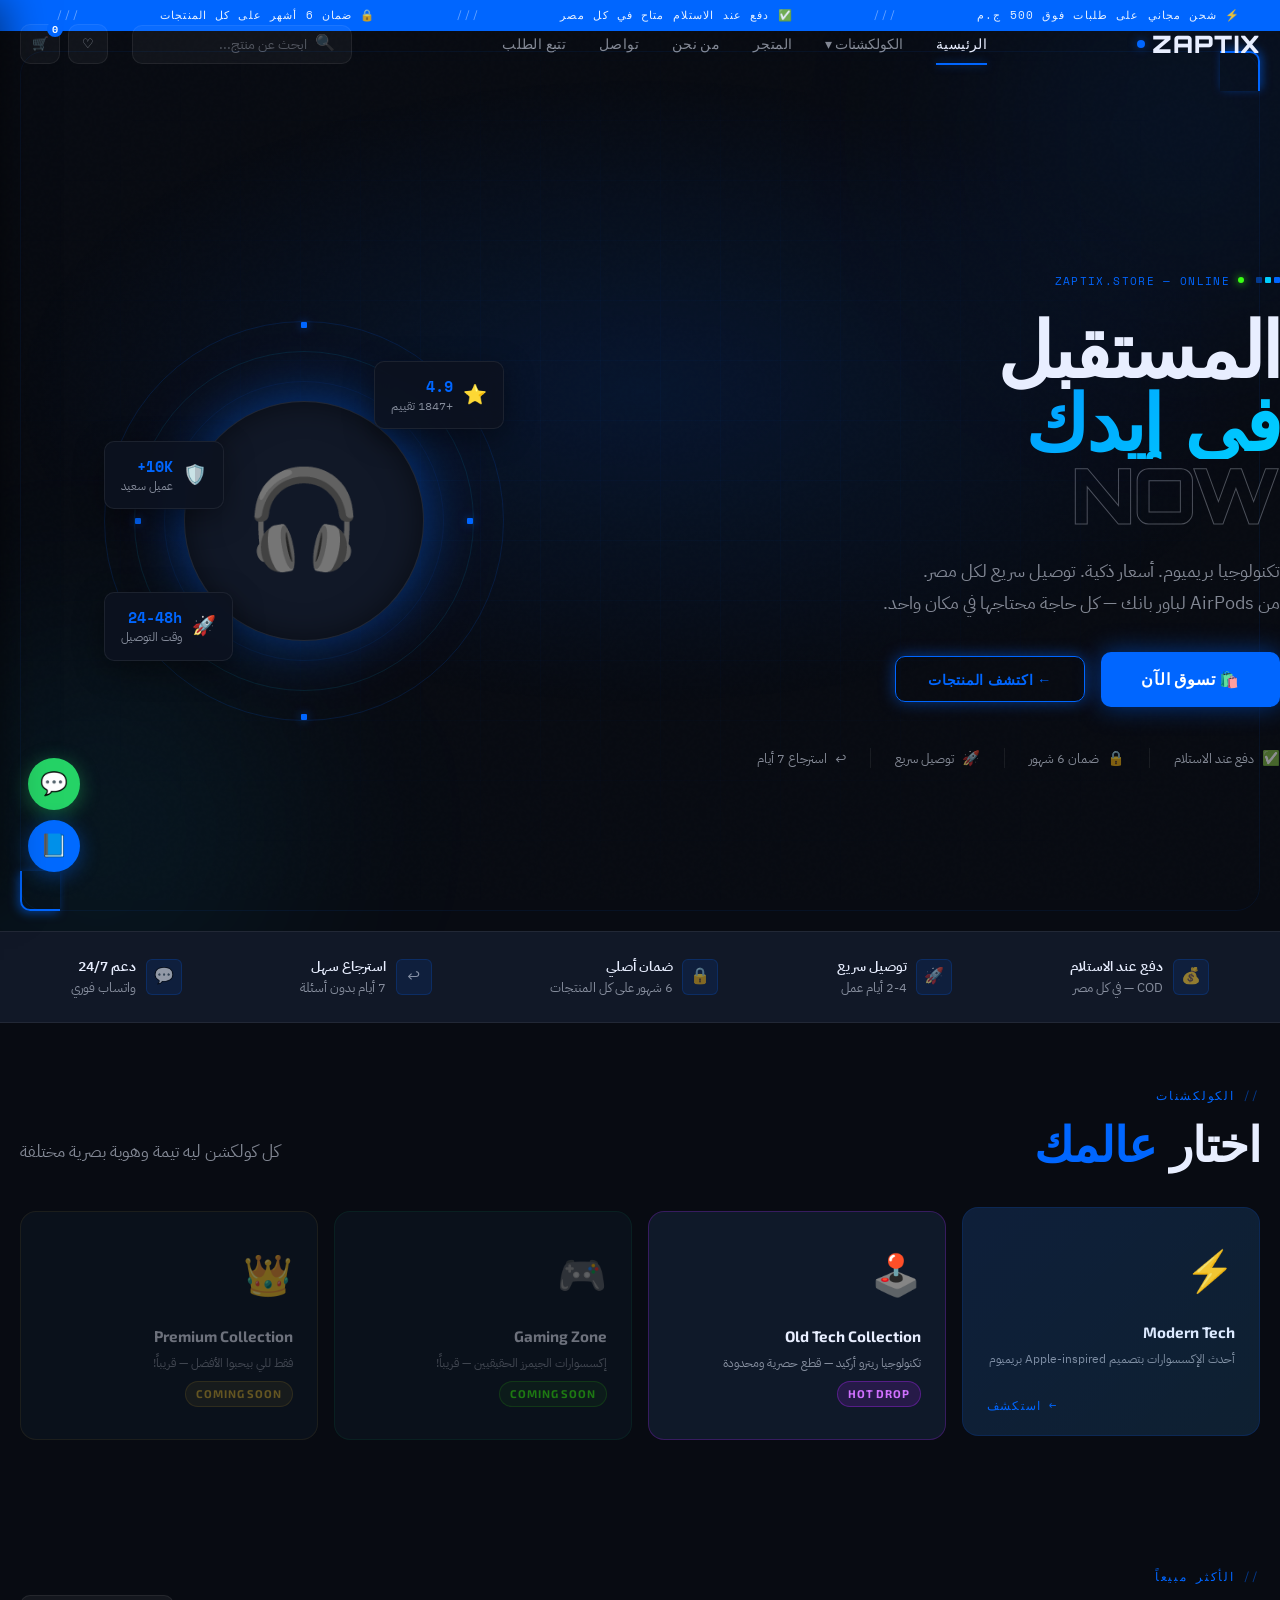
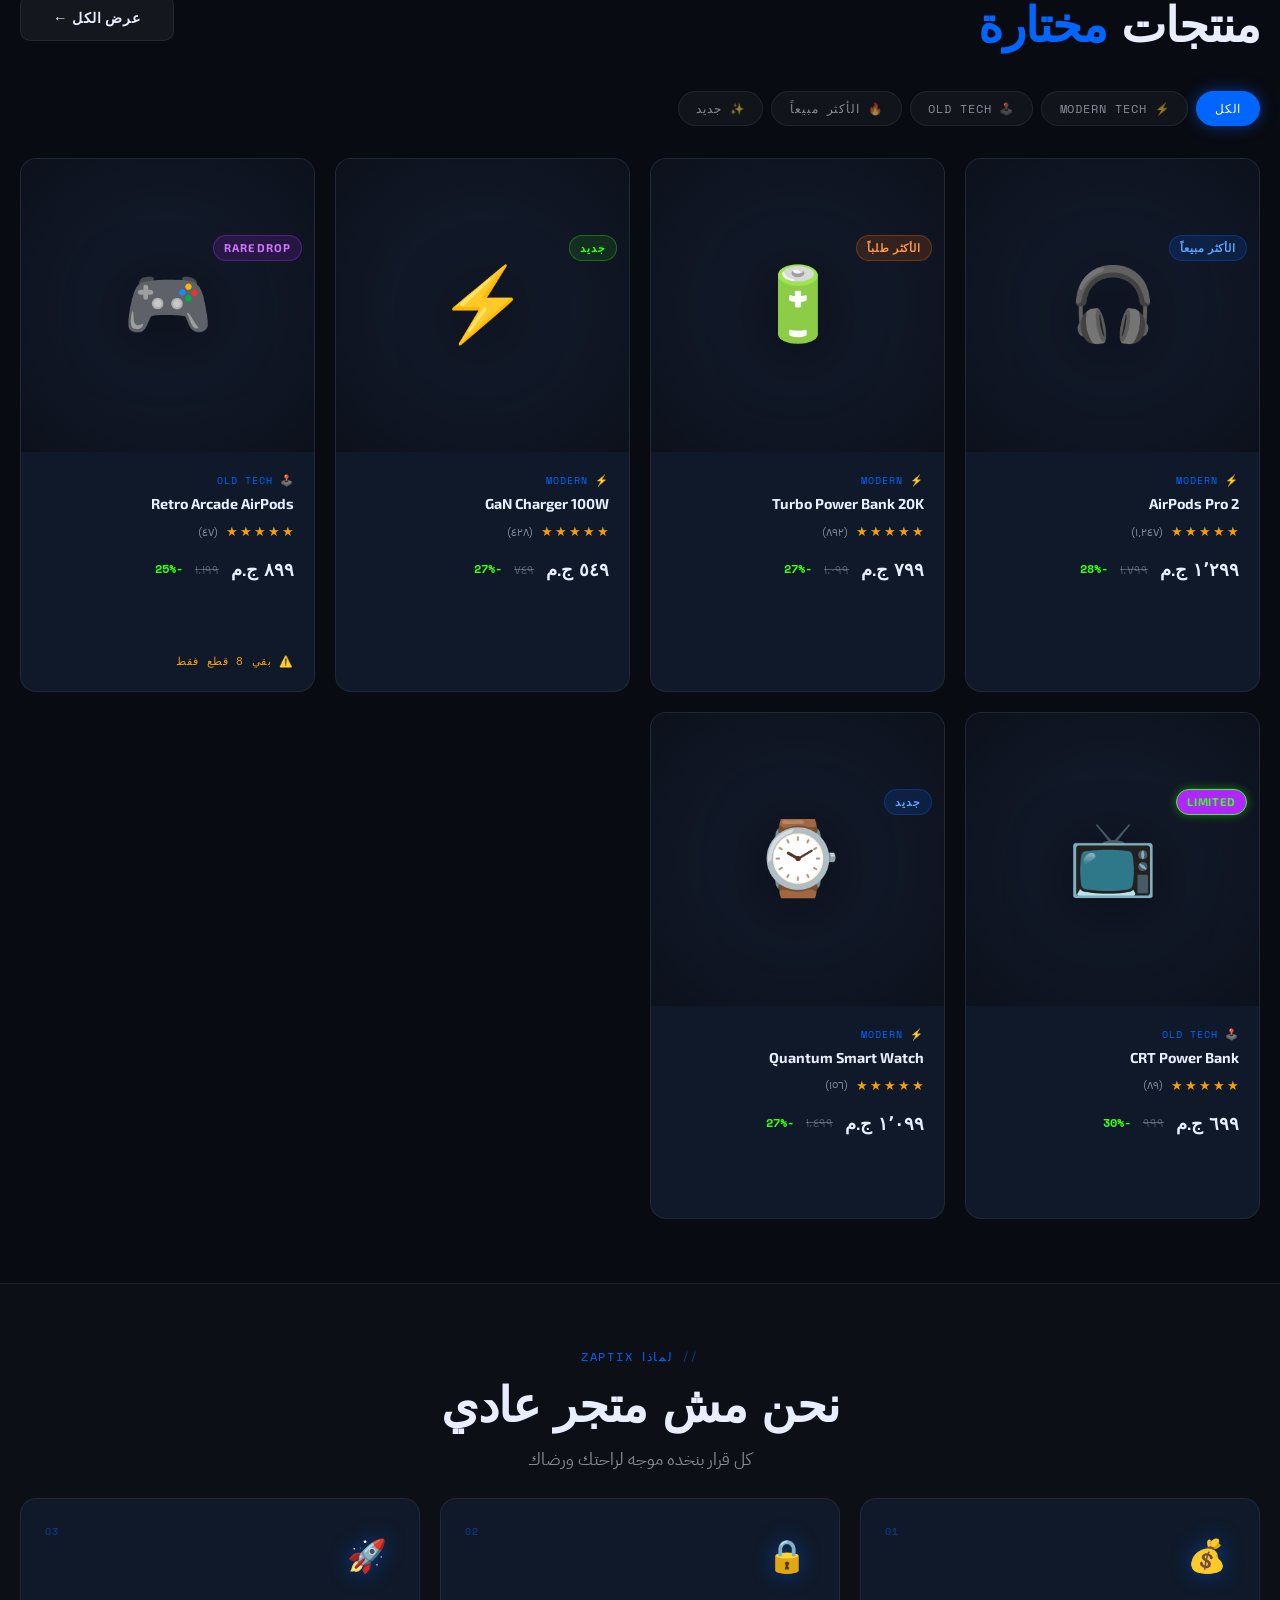
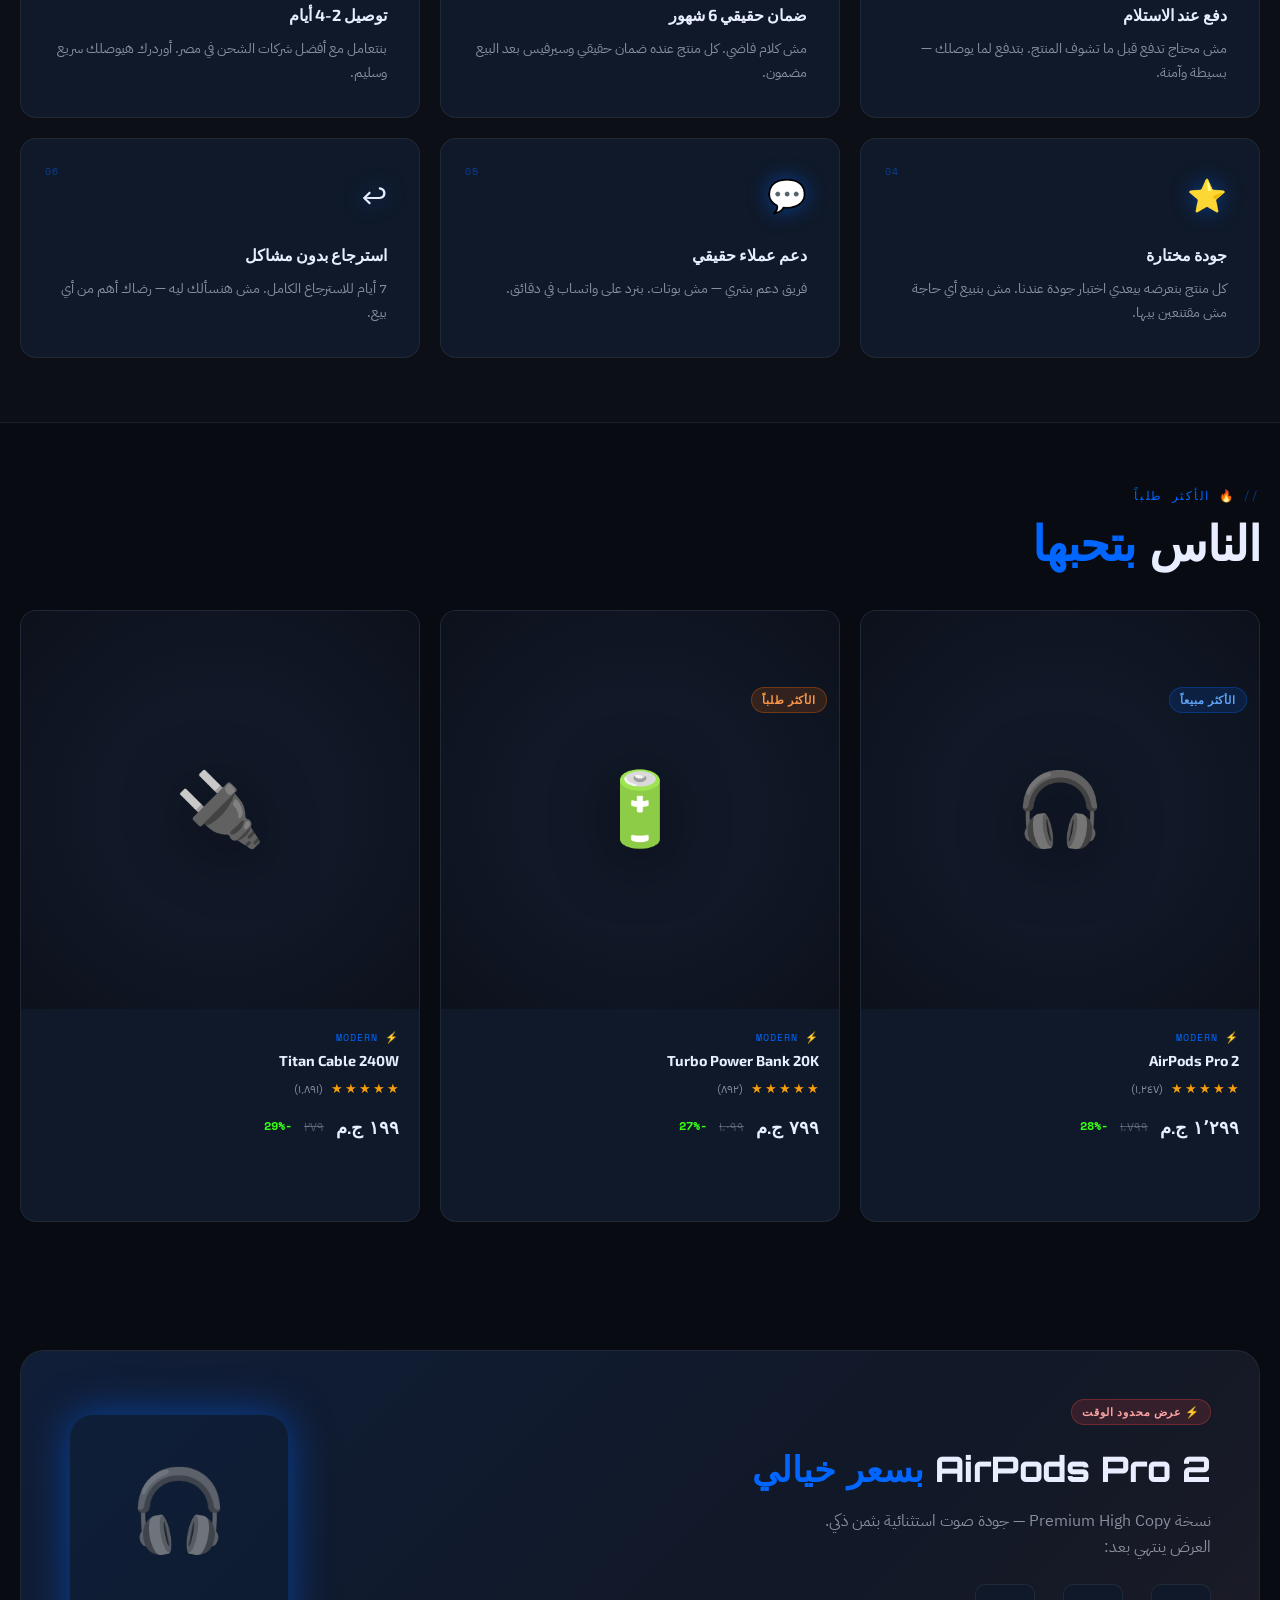
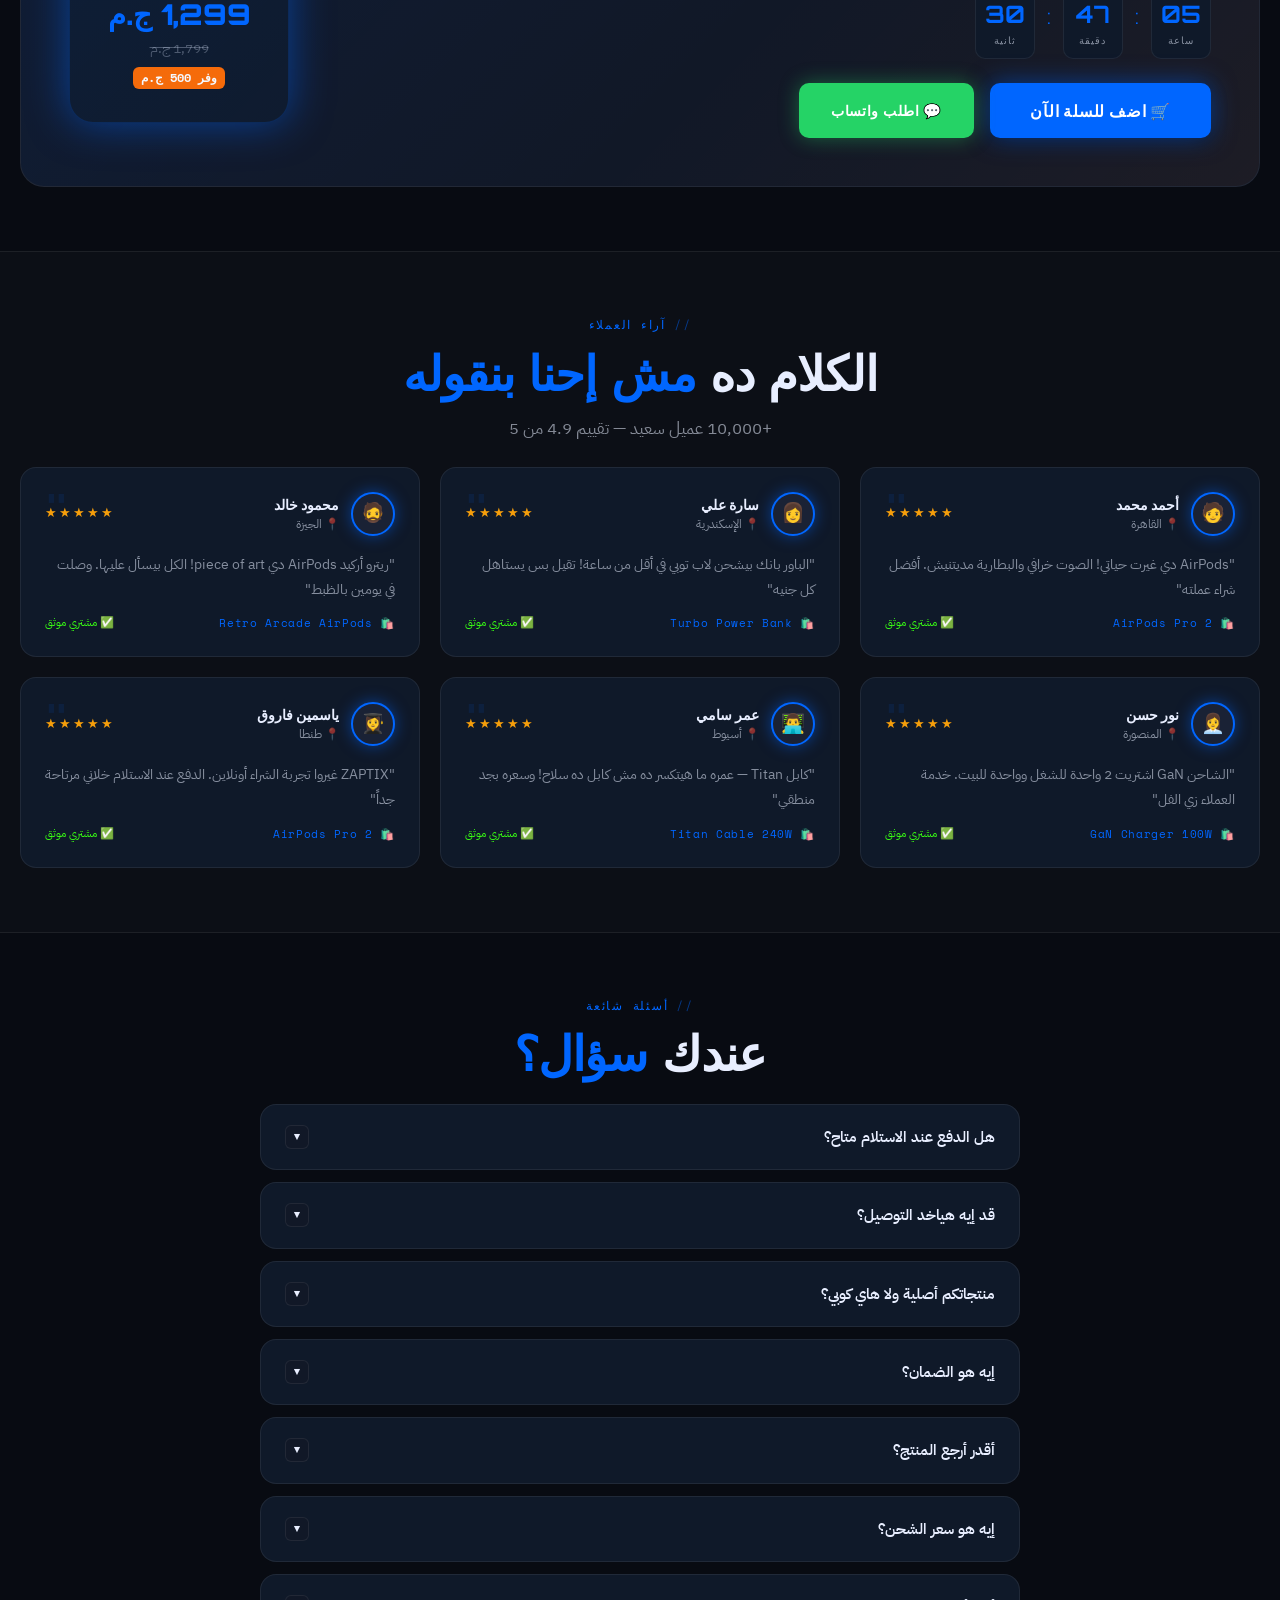
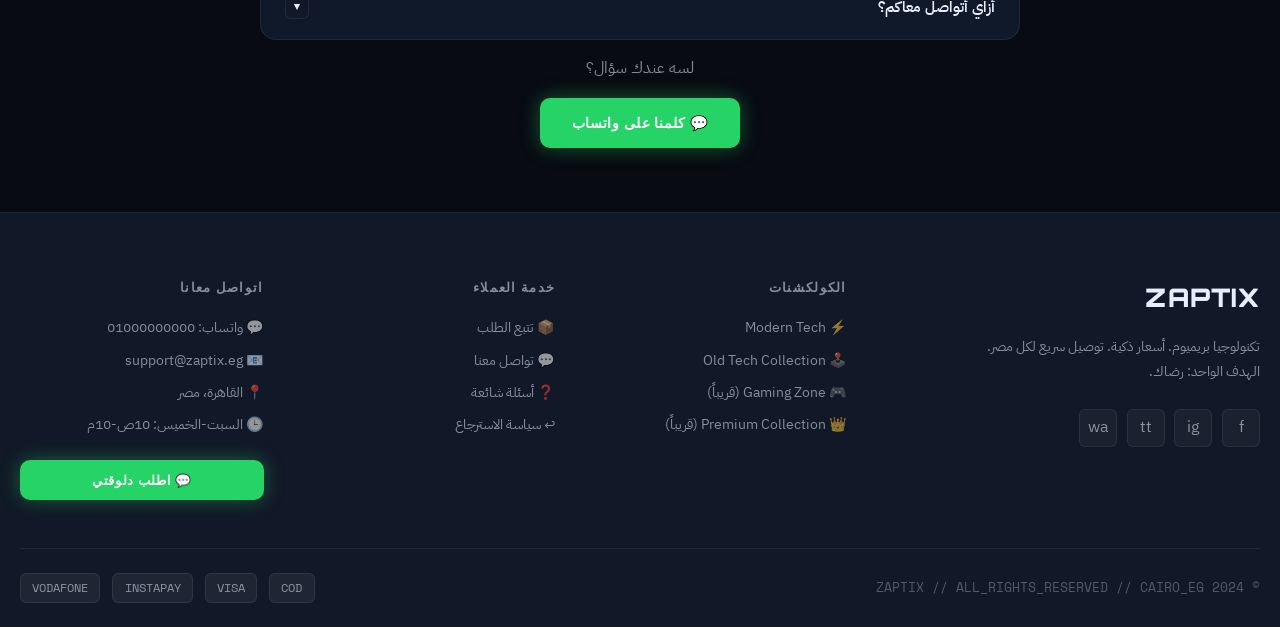
==== index.html @ ec7d96e3 "Rename index (1).html to index.html" ====
<!DOCTYPE html>
<html lang="ar" dir="rtl">
<head>
<meta charset="UTF-8">
<meta name="viewport" content="width=device-width, initial-scale=1.0, maximum-scale=1.0">
<meta name="theme-color" content="#080B12">
<title>ZAPTIX | تكنولوجيا بريميوم — المستقبل في إيدك</title>
<meta name="description" content="ZAPTIX — إكسسوارات تكنولوجيا بريميوم بأسعار ذكية. AirPods، باور بانك، شواحن سريعة. توصيل سريع لكل مصر. دفع عند الاستلام.">
<meta name="keywords" content="ZAPTIX, إكسسوارات تكنولوجيا, AirPods, باور بانك, شواحن سريعة, مصر">
<meta property="og:title" content="ZAPTIX | Premium Tech Store">
<meta property="og:description" content="إكسسوارات تكنولوجيا بريميوم. أسعار ذكية. توصيل سريع.">
<meta property="og:image" content="/assets/images/og-image.jpg">
<meta property="og:type" content="website">
<link rel="preconnect" href="https://fonts.googleapis.com">
<link rel="preconnect" href="https://fonts.gstatic.com" crossorigin>
<link href="https://fonts.googleapis.com/css2?family=Space+Mono:ital,wght@0,400;0,700;1,400&family=IBM+Plex+Sans+Arabic:wght@300;400;500;600;700&family=Orbitron:wght@400;500;600;700;800;900&family=Exo+2:ital,wght@0,300;0,400;0,500;0,600;0,700;0,800;0,900;1,700&display=swap" rel="stylesheet">
<style>
/* ============================================================
   ZAPTIX — PREMIUM ARCADE TECH DESIGN SYSTEM
   ============================================================ */

/* ── CSS VARIABLES (Dynamic via JS for category themes) ── */
:root {
  /* Core Brand */
  --z-primary: #0066FF;
  --z-primary-dark: #0047CC;
  --z-primary-glow: rgba(0, 102, 255, 0.4);
  --z-secondary: #00CFFF;
  --z-accent: #FF6B00;
  --z-neon-green: #39FF14;
  --z-neon-purple: #B026FF;

  /* Backgrounds */
  --z-bg: #080B12;
  --z-bg-2: #0D1220;
  --z-surface: #111827;
  --z-surface-2: #1a2235;
  --z-card: #0F1929;

  /* Borders */
  --z-border: rgba(255,255,255,0.07);
  --z-border-accent: rgba(0, 102, 255, 0.3);

  /* Text */
  --z-text: #E8EEFF;
  --z-text-muted: rgba(232, 238, 255, 0.55);
  --z-text-subtle: rgba(232, 238, 255, 0.3);

  /* Category Theme (overridden by JS) */
  --cat-primary: #0066FF;
  --cat-secondary: #00CFFF;
  --cat-accent: #FF6B00;
  --cat-glow: rgba(0, 102, 255, 0.5);
  --cat-bg: #080B12;
  --cat-surface: #0D1220;
  --cat-border: rgba(0, 102, 255, 0.2);
  --cat-text-accent: #60A5FA;
  --cat-gradient: linear-gradient(135deg, #0066FF, #00CFFF);

  /* Spacing */
  --gap-xs: 0.5rem;
  --gap-sm: 1rem;
  --gap-md: 1.5rem;
  --gap-lg: 2.5rem;
  --gap-xl: 4rem;
  --gap-2xl: 6rem;

  /* Typography */
  --font-display: 'Orbitron', sans-serif;
  --font-ui: 'Exo 2', sans-serif;
  --font-arabic: 'IBM Plex Sans Arabic', sans-serif;
  --font-mono: 'Space Mono', monospace;

  /* Radius */
  --r-sm: 6px;
  --r-md: 10px;
  --r-lg: 16px;
  --r-xl: 24px;
  --r-full: 9999px;

  /* Transitions */
  --ease: cubic-bezier(0.25, 0.46, 0.45, 0.94);
  --ease-out: cubic-bezier(0.16, 1, 0.3, 1);
  --ease-spring: cubic-bezier(0.34, 1.56, 0.64, 1);
}

/* ── RESET & BASE ── */
*, *::before, *::after { box-sizing: border-box; margin: 0; padding: 0; }
html { scroll-behavior: smooth; font-size: 16px; -webkit-text-size-adjust: 100%; }
body {
  background: var(--z-bg);
  color: var(--z-text);
  font-family: var(--font-arabic);
  line-height: 1.6;
  overflow-x: hidden;
  min-height: 100vh;
}
body.old-tech-active {
  --z-bg: #05000F;
  --z-bg-2: #0A0020;
  --z-surface: #0F0028;
  --z-card: #120030;
  --z-border: rgba(176, 38, 255, 0.12);
  --cat-primary: #B026FF;
  --cat-secondary: #39FF14;
  --cat-glow: rgba(176, 38, 255, 0.5);
  --cat-gradient: linear-gradient(135deg, #B026FF, #39FF14);
  --cat-text-accent: #B026FF;
  background: var(--z-bg);
}
img { max-width: 100%; display: block; }
a { text-decoration: none; color: inherit; }
button { cursor: pointer; border: none; background: none; font-family: inherit; }
input, textarea, select { font-family: inherit; }
::-webkit-scrollbar { width: 4px; }
::-webkit-scrollbar-track { background: var(--z-bg); }
::-webkit-scrollbar-thumb { background: var(--cat-primary); border-radius: 2px; }
::selection { background: var(--cat-primary); color: #fff; }

/* ── ARCADE GRID BACKGROUND ── */
.arcade-grid-bg {
  position: fixed; inset: 0; z-index: 0; pointer-events: none;
  background-image:
    linear-gradient(rgba(0,102,255,0.03) 1px, transparent 1px),
    linear-gradient(90deg, rgba(0,102,255,0.03) 1px, transparent 1px);
  background-size: 60px 60px;
  mask-image: radial-gradient(ellipse at center, black 20%, transparent 80%);
}
.old-tech-active .arcade-grid-bg {
  background-image:
    linear-gradient(rgba(176,38,255,0.05) 1px, transparent 1px),
    linear-gradient(90deg, rgba(57,255,20,0.03) 1px, transparent 1px);
  background-size: 40px 40px;
}

/* Scanlines overlay for Old Tech */
.scanlines-overlay {
  display: none;
  position: fixed; inset: 0; z-index: 1; pointer-events: none;
  background: repeating-linear-gradient(
    0deg,
    transparent,
    transparent 2px,
    rgba(0,0,0,0.15) 2px,
    rgba(0,0,0,0.15) 4px
  );
}
.old-tech-active .scanlines-overlay { display: block; }

/* Noise texture */
body::before {
  content: '';
  position: fixed; inset: 0; z-index: 0; pointer-events: none;
  background-image: url("data:image/svg+xml,%3Csvg viewBox='0 0 256 256' xmlns='http://www.w3.org/2000/svg'%3E%3Cfilter id='noise'%3E%3CfeTurbulence type='fractalNoise' baseFrequency='0.9' numOctaves='4' stitchTiles='stitch'/%3E%3C/filter%3E%3Crect width='100%25' height='100%25' filter='url(%23noise)' opacity='0.03'/%3E%3C/svg%3E");
  opacity: 0.4;
}

/* ── LAYOUT ── */
.container { width: 100%; max-width: 1280px; margin: 0 auto; padding: 0 1.25rem; position: relative; z-index: 2; }
.section { padding: var(--gap-xl) 0; }
.section--sm { padding: var(--gap-lg) 0; }

/* ── TYPOGRAPHY SYSTEM ── */
.display-text {
  font-family: var(--font-display);
  font-weight: 900;
  letter-spacing: -0.02em;
  line-height: 1;
}
.brand-text { font-family: var(--font-display); letter-spacing: 0.1em; }
.mono-text { font-family: var(--font-mono); }

/* ── NEON GLOW EFFECTS ── */
.glow-blue { text-shadow: 0 0 20px var(--cat-primary), 0 0 40px var(--cat-primary); }
.glow-box { box-shadow: 0 0 20px var(--cat-glow), inset 0 0 20px rgba(0,0,0,0.5); }
.glow-border { border-color: var(--cat-primary) !important; box-shadow: 0 0 15px var(--cat-glow); }
.old-tech-active .glow-blue { text-shadow: 0 0 20px #B026FF, 0 0 40px #B026FF, 0 0 60px rgba(176,38,255,0.5); }

/* ── BUTTONS ── */
.btn {
  display: inline-flex; align-items: center; justify-content: center;
  gap: 0.6rem; padding: 0.85rem 2rem; border-radius: var(--r-md);
  font-family: var(--font-ui); font-weight: 700; font-size: 0.9rem;
  letter-spacing: 0.05em; text-transform: uppercase; cursor: pointer;
  transition: all 0.25s var(--ease); position: relative; overflow: hidden; white-space: nowrap;
}
.btn::before {
  content: ''; position: absolute; inset: 0; opacity: 0;
  background: linear-gradient(135deg, rgba(255,255,255,0.1), transparent);
  transition: opacity 0.25s;
}
.btn:hover::before { opacity: 1; }

.btn-primary {
  background: var(--cat-primary); color: #fff;
  box-shadow: 0 0 25px var(--cat-glow), 0 4px 15px rgba(0,0,0,0.4);
}
.btn-primary:hover {
  transform: translateY(-2px) scale(1.01);
  box-shadow: 0 0 40px var(--cat-glow), 0 8px 25px rgba(0,0,0,0.5);
}
.btn-primary:active { transform: scale(0.98); }

.btn-outline {
  background: transparent; color: var(--cat-primary);
  border: 1.5px solid var(--cat-primary);
  box-shadow: 0 0 15px var(--cat-glow);
}
.btn-outline:hover {
  background: var(--cat-primary); color: #fff;
  box-shadow: 0 0 30px var(--cat-glow);
  transform: translateY(-2px);
}

.btn-ghost {
  background: rgba(255,255,255,0.05); color: var(--z-text);
  border: 1px solid var(--z-border);
}
.btn-ghost:hover { background: rgba(255,255,255,0.1); border-color: var(--cat-primary); }

.btn-whatsapp {
  background: #25D366; color: #fff;
  box-shadow: 0 0 20px rgba(37, 211, 102, 0.4);
}
.btn-whatsapp:hover { background: #20BD5A; transform: translateY(-2px); box-shadow: 0 0 35px rgba(37,211,102,0.5); }

.btn-sm { padding: 0.6rem 1.25rem; font-size: 0.8rem; }
.btn-lg { padding: 1.1rem 2.5rem; font-size: 1rem; }
.btn-icon { width: 44px; height: 44px; padding: 0; border-radius: var(--r-md); }
.btn-full { width: 100%; }

/* ── BADGE ── */
.badge {
  display: inline-flex; align-items: center; gap: 4px;
  padding: 3px 10px; border-radius: var(--r-full);
  font-size: 0.7rem; font-weight: 700; letter-spacing: 0.08em; text-transform: uppercase;
  font-family: var(--font-ui);
}
.badge--blue { background: rgba(0,102,255,0.15); color: #60A5FA; border: 1px solid rgba(0,102,255,0.3); }
.badge--orange { background: rgba(255,107,0,0.15); color: #FF9A4D; border: 1px solid rgba(255,107,0,0.3); }
.badge--green { background: rgba(57,255,20,0.1); color: #39FF14; border: 1px solid rgba(57,255,20,0.3); }
.badge--purple { background: rgba(176,38,255,0.15); color: #D070FF; border: 1px solid rgba(176,38,255,0.35); }
.badge--neon { background: #B026FF; color: #39FF14; border: 1px solid #39FF14; box-shadow: 0 0 10px rgba(57,255,20,0.4); }
.badge--gold { background: rgba(212,175,55,0.15); color: #D4AF37; border: 1px solid rgba(212,175,55,0.3); }
.badge--red { background: rgba(239,68,68,0.15); color: #FCA5A5; border: 1px solid rgba(239,68,68,0.3); }
.badge--live { animation: livePulse 1.5s ease-in-out infinite; }
@keyframes livePulse { 0%,100% { opacity: 1; } 50% { opacity: 0.5; } }

/* ── CARDS ── */
.card {
  background: var(--z-card);
  border: 1px solid var(--z-border);
  border-radius: var(--r-lg);
  overflow: hidden;
  transition: all 0.3s var(--ease);
  position: relative;
}
.card:hover {
  border-color: var(--cat-border, rgba(0,102,255,0.3));
  box-shadow: 0 0 30px rgba(0,0,0,0.3), 0 0 1px var(--cat-primary);
  transform: translateY(-3px);
}
.card::after {
  content: ''; position: absolute; inset: 0; border-radius: inherit;
  background: linear-gradient(135deg, rgba(255,255,255,0.03), transparent 50%);
  pointer-events: none;
}

/* ── SECTION LABELS ── */
.section-eyebrow {
  font-family: var(--font-mono);
  font-size: 0.72rem; letter-spacing: 0.15em; text-transform: uppercase;
  color: var(--cat-primary); margin-bottom: 0.75rem;
  display: flex; align-items: center; gap: 0.5rem;
}
.section-eyebrow::before {
  content: '//'; opacity: 0.5; font-family: var(--font-mono);
}
.section-title {
  font-family: var(--font-display);
  font-size: clamp(1.8rem, 4vw, 3rem);
  font-weight: 800; letter-spacing: -0.02em; line-height: 1.1;
  margin-bottom: 1rem;
}
.section-title .accent { color: var(--cat-primary); }
.section-subtitle { color: var(--z-text-muted); font-size: 1.05rem; max-width: 560px; }

/* ── DIVIDER ── */
.pixel-divider {
  height: 1px; margin: 0;
  background: linear-gradient(90deg, transparent, var(--cat-primary), transparent);
}

/* ── STARS ── */
.stars { display: flex; gap: 2px; }
.star { font-size: 0.8rem; }
.star.filled { color: #F59E0B; }
.star.empty { color: var(--z-text-subtle); }

/* ── TICKER ── */
.ticker {
  background: var(--cat-primary);
  padding: 0.4rem 0; overflow: hidden; position: relative; z-index: 100;
}
.old-tech-active .ticker { background: #B026FF; border-bottom: 1px solid #39FF14; }
.ticker-inner {
  display: flex; white-space: nowrap;
  animation: ticker-scroll 20s linear infinite;
}
.ticker-item {
  font-family: var(--font-mono); font-size: 0.7rem; letter-spacing: 0.1em;
  text-transform: uppercase; padding: 0 2.5rem; color: #fff; opacity: 0.9;
}
.ticker-sep { opacity: 0.4; }
@keyframes ticker-scroll { from { transform: translateX(0); } to { transform: translateX(-50%); } }

/* ── NAVIGATION ── */
#nav {
  position: fixed; top: 0; left: 0; right: 0; z-index: 1000;
  transition: all 0.3s var(--ease);
  padding: 1rem 0;
}
#nav.scrolled {
  background: rgba(8, 11, 18, 0.92);
  backdrop-filter: blur(20px) saturate(180%);
  -webkit-backdrop-filter: blur(20px) saturate(180%);
  border-bottom: 1px solid var(--z-border);
  padding: 0.7rem 0;
}
.old-tech-active #nav.scrolled { background: rgba(5, 0, 15, 0.94); border-bottom-color: rgba(176,38,255,0.2); }
.nav-inner {
  display: flex; align-items: center; gap: 1.5rem;
  height: 56px;
}
.nav-logo {
  font-family: var(--font-display); font-size: 1.5rem; font-weight: 900;
  letter-spacing: 0.05em; color: var(--z-text);
  display: flex; align-items: center; gap: 0.4rem;
  flex-shrink: 0;
}
.nav-logo .logo-dot {
  width: 8px; height: 8px; border-radius: 50%;
  background: var(--cat-primary);
  box-shadow: 0 0 10px var(--cat-glow);
  animation: logoPulse 2s ease-in-out infinite;
}
@keyframes logoPulse { 0%,100% { transform: scale(1); } 50% { transform: scale(1.3); } }
.nav-links {
  display: flex; align-items: center; gap: 0.25rem; flex: 1; justify-content: center;
}
.nav-link {
  padding: 0.5rem 0.9rem; border-radius: var(--r-sm);
  font-family: var(--font-ui); font-size: 0.85rem; font-weight: 500;
  color: var(--z-text-muted); letter-spacing: 0.03em;
  transition: all 0.2s; position: relative;
}
.nav-link:hover, .nav-link.active { color: var(--z-text); }
.nav-link.active::after {
  content: ''; position: absolute; bottom: -2px; left: 50%; right: 50%;
  height: 2px; background: var(--cat-primary);
  transition: all 0.3s; left: 0.9rem; right: 0.9rem;
  box-shadow: 0 0 8px var(--cat-glow);
}
.nav-categories-btn {
  font-family: var(--font-ui); font-size: 0.85rem; font-weight: 500;
  color: var(--z-text-muted); padding: 0.5rem 0.9rem; border-radius: var(--r-sm);
  display: flex; align-items: center; gap: 0.3rem; cursor: pointer;
  transition: color 0.2s;
}
.nav-categories-btn:hover { color: var(--z-text); }
.nav-actions { display: flex; align-items: center; gap: 0.5rem; flex-shrink: 0; }
.nav-action-btn {
  width: 40px; height: 40px; border-radius: var(--r-md);
  display: flex; align-items: center; justify-content: center;
  color: var(--z-text-muted); background: rgba(255,255,255,0.04);
  border: 1px solid var(--z-border);
  transition: all 0.2s; position: relative;
}
.nav-action-btn:hover {
  color: var(--z-text); background: rgba(255,255,255,0.08);
  border-color: var(--cat-primary);
  box-shadow: 0 0 15px var(--cat-glow);
}
.nav-cart-count {
  position: absolute; top: -4px; right: -4px;
  width: 16px; height: 16px; border-radius: 50%;
  background: var(--cat-primary); color: #fff;
  font-size: 0.65rem; font-weight: 700;
  display: flex; align-items: center; justify-content: center;
  font-family: var(--font-mono);
}
.nav-search-bar {
  display: flex; align-items: center; gap: 0.5rem;
  background: rgba(255,255,255,0.04); border: 1px solid var(--z-border);
  border-radius: var(--r-md); padding: 0 1rem; width: 220px;
  transition: all 0.3s;
}
.nav-search-bar:focus-within { border-color: var(--cat-primary); width: 280px; box-shadow: 0 0 20px var(--cat-glow); }
.nav-search-bar input {
  background: none; border: none; outline: none;
  color: var(--z-text); font-size: 0.85rem; font-family: var(--font-arabic);
  padding: 0.5rem 0; width: 100%;
}
.nav-search-bar input::placeholder { color: var(--z-text-subtle); }
.mobile-menu-btn {
  display: none; width: 40px; height: 40px; border-radius: var(--r-md);
  background: rgba(255,255,255,0.04); border: 1px solid var(--z-border);
  color: var(--z-text); align-items: center; justify-content: center;
}

/* Categories Dropdown */
.cat-dropdown {
  position: absolute; top: calc(100% + 8px); left: 50%; transform: translateX(-50%);
  width: 600px; background: var(--z-surface);
  border: 1px solid var(--z-border); border-radius: var(--r-lg);
  padding: 1.25rem; display: none; gap: 0.75rem;
  grid-template-columns: 1fr 1fr;
  box-shadow: 0 20px 60px rgba(0,0,0,0.5);
  z-index: 1001;
}
.cat-dropdown.open { display: grid; animation: dropIn 0.2s var(--ease-out); }
@keyframes dropIn { from { opacity: 0; transform: translateX(-50%) translateY(-8px); } to { opacity: 1; transform: translateX(-50%) translateY(0); } }
.cat-option {
  display: flex; align-items: center; gap: 1rem; padding: 1rem;
  border-radius: var(--r-md); border: 1px solid var(--z-border);
  cursor: pointer; transition: all 0.2s;
  background: rgba(255,255,255,0.02);
}
.cat-option:hover { border-color: var(--cat-primary); background: rgba(0,102,255,0.05); }
.cat-option.disabled { opacity: 0.4; cursor: not-allowed; }
.cat-icon { font-size: 1.8rem; width: 48px; height: 48px; display: flex; align-items: center; justify-content: center; border-radius: var(--r-md); border: 1px solid var(--z-border); }
.cat-info h4 { font-family: var(--font-ui); font-size: 0.9rem; font-weight: 700; margin-bottom: 0.2rem; }
.cat-info p { font-size: 0.75rem; color: var(--z-text-muted); }

/* Mobile Menu */
#mobile-menu {
  display: none; position: fixed; inset: 0; z-index: 999;
  background: rgba(5, 8, 18, 0.97); backdrop-filter: blur(20px);
  flex-direction: column; padding: 5rem 1.5rem 2rem;
  overflow-y: auto;
}
#mobile-menu.open { display: flex; animation: slideDown 0.3s var(--ease-out); }
@keyframes slideDown { from { opacity: 0; } to { opacity: 1; } }
.mobile-nav-link {
  display: flex; align-items: center; justify-content: space-between;
  padding: 1rem 0; border-bottom: 1px solid var(--z-border);
  font-family: var(--font-ui); font-size: 1.1rem; font-weight: 600; color: var(--z-text);
}
.mobile-nav-link:hover { color: var(--cat-primary); }

/* ── HERO SECTION ── */
#hero {
  min-height: 100vh; display: flex; align-items: center; position: relative;
  overflow: hidden; padding-top: 5rem;
}
.hero-bg {
  position: absolute; inset: 0; z-index: 0;
}
.hero-radial {
  position: absolute; inset: 0;
  background: radial-gradient(ellipse 70% 50% at 50% 40%, rgba(0,102,255,0.12), transparent 70%);
}
.old-tech-active .hero-radial {
  background: radial-gradient(ellipse 70% 50% at 50% 40%, rgba(176,38,255,0.15), transparent 70%);
}
.hero-corner-accent {
  position: absolute; width: 400px; height: 400px; border-radius: 50%;
  filter: blur(100px); pointer-events: none;
}
.hero-corner-accent--tl { top: -100px; right: -100px; background: rgba(0,102,255,0.08); }
.hero-corner-accent--br { bottom: -100px; left: -100px; background: rgba(0,207,255,0.06); }
.old-tech-active .hero-corner-accent--tl { background: rgba(176,38,255,0.12); }
.old-tech-active .hero-corner-accent--br { background: rgba(57,255,20,0.06); }

/* Animated border frame */
.hero-frame {
  position: absolute; inset: 20px;
  border: 1px solid rgba(0,102,255,0.08);
  border-radius: var(--r-xl); pointer-events: none;
}
.hero-frame::before, .hero-frame::after {
  content: ''; position: absolute; width: 40px; height: 40px;
  border-color: var(--cat-primary); border-style: solid;
}
.hero-frame::before { top: -1px; right: -1px; border-width: 2px 2px 0 0; border-radius: 0 var(--r-md) 0 0; box-shadow: 2px -2px 10px var(--cat-glow); }
.hero-frame::after { bottom: -1px; left: -1px; border-width: 0 0 2px 2px; border-radius: 0 0 0 var(--r-md); box-shadow: -2px 2px 10px var(--cat-glow); }

.hero-content { position: relative; z-index: 2; padding: 3rem 0; }
.hero-inner {
  display: grid; grid-template-columns: 1fr 1fr;
  align-items: center; gap: 4rem;
}

/* Pixel eyebrow */
.hero-eyebrow {
  display: flex; align-items: center; gap: 0.75rem; margin-bottom: 1.5rem;
}
.pixel-indicator {
  display: flex; gap: 3px; align-items: center;
}
.pixel-dot {
  width: 6px; height: 6px; border-radius: 1px;
  background: var(--cat-primary);
  animation: pixelBlink 1.2s ease-in-out infinite;
}
.pixel-dot:nth-child(2) { animation-delay: 0.2s; background: var(--cat-secondary); }
.pixel-dot:nth-child(3) { animation-delay: 0.4s; opacity: 0.5; }
@keyframes pixelBlink { 0%,100% { opacity: 1; } 50% { opacity: 0.3; } }

.hero-status {
  font-family: var(--font-mono); font-size: 0.7rem; letter-spacing: 0.12em;
  text-transform: uppercase; color: var(--cat-primary);
  display: flex; align-items: center; gap: 0.5rem;
}
.hero-status-dot {
  width: 6px; height: 6px; border-radius: 50%; background: #39FF14;
  box-shadow: 0 0 8px #39FF14; animation: livePulse 1.5s infinite;
}

/* Hero headline */
.hero-h1 {
  font-family: var(--font-display);
  font-size: clamp(2.8rem, 6vw, 5rem);
  font-weight: 900; letter-spacing: -0.03em; line-height: 0.95;
  margin-bottom: 1.5rem; color: var(--z-text);
}
.hero-h1 .line-accent {
  background: var(--cat-gradient);
  -webkit-background-clip: text; -webkit-text-fill-color: transparent;
  background-clip: text;
  display: block;
}
.hero-h1 .line-outline {
  -webkit-text-stroke: 1px var(--z-text-subtle);
  color: transparent; display: block;
}

.hero-tagline {
  font-size: 1.1rem; color: var(--z-text-muted); line-height: 1.8;
  margin-bottom: 2rem; max-width: 440px;
  font-family: var(--font-arabic);
}

.hero-cta-group {
  display: flex; align-items: center; gap: 1rem; flex-wrap: wrap;
  margin-bottom: 2.5rem;
}

/* Trust bar */
.hero-trust {
  display: flex; align-items: center; gap: 1.5rem; flex-wrap: wrap;
}
.trust-item {
  display: flex; align-items: center; gap: 0.5rem;
  font-size: 0.82rem; color: var(--z-text-muted);
}
.trust-icon { font-size: 0.9rem; }
.trust-divider { width: 1px; height: 20px; background: var(--z-border); }

/* Hero visual - product showcase */
.hero-visual {
  display: flex; align-items: center; justify-content: center;
  position: relative;
}
.hero-product-ring {
  position: relative; width: 400px; height: 400px;
  display: flex; align-items: center; justify-content: center;
}
.hero-ring {
  position: absolute; border-radius: 50%;
  border: 1px solid;
}
.hero-ring-1 {
  inset: 0; border-color: rgba(0,102,255,0.15);
  animation: ringRotate 20s linear infinite;
}
.hero-ring-2 {
  inset: 30px; border-color: rgba(0,207,255,0.1);
  animation: ringRotate 15s linear infinite reverse;
}
.hero-ring-3 {
  inset: 60px; border-color: rgba(0,102,255,0.08);
  animation: ringRotate 25s linear infinite;
}
@keyframes ringRotate { from { transform: rotate(0deg); } to { transform: rotate(360deg); } }

/* Corner dots on ring */
.ring-dot {
  position: absolute; width: 6px; height: 6px; border-radius: 1px;
  background: var(--cat-primary); box-shadow: 0 0 10px var(--cat-glow);
}
.ring-dot-1 { top: 0; left: 50%; transform: translateX(-50%); }
.ring-dot-2 { right: 0; top: 50%; transform: translateY(-50%); }
.ring-dot-3 { bottom: 0; left: 50%; transform: translateX(-50%); }
.ring-dot-4 { left: 0; top: 50%; transform: translateY(-50%); }

.hero-product-center {
  position: relative; z-index: 2;
  width: 240px; height: 240px;
  background: var(--z-surface);
  border-radius: 50%;
  display: flex; align-items: center; justify-content: center;
  border: 1px solid var(--z-border);
  box-shadow: 0 0 60px var(--cat-glow), inset 0 0 30px rgba(0,0,0,0.5);
  font-size: 6rem;
  animation: productFloat 3s ease-in-out infinite;
}
@keyframes productFloat {
  0%,100% { transform: translateY(0); }
  50% { transform: translateY(-12px); }
}

/* Floating stat cards */
.hero-stat {
  position: absolute; z-index: 3;
  background: rgba(13, 18, 32, 0.9);
  backdrop-filter: blur(10px);
  border: 1px solid var(--z-border);
  border-radius: var(--r-md); padding: 0.75rem 1rem;
  display: flex; align-items: center; gap: 0.6rem;
  box-shadow: 0 8px 30px rgba(0,0,0,0.4);
  animation: statFloat 0.5s var(--ease-out) both;
}
.hero-stat--tl { top: 40px; right: 0; animation-delay: 0.3s; }
.hero-stat--br { bottom: 60px; left: 0; animation-delay: 0.5s; }
.hero-stat--tr { top: 120px; left: 0; animation-delay: 0.7s; }
@keyframes statFloat { from { opacity: 0; transform: translateY(15px); } to { opacity: 1; transform: translateY(0); } }
.stat-icon { font-size: 1.2rem; }
.stat-val { font-family: var(--font-mono); font-size: 0.95rem; font-weight: 700; color: var(--cat-primary); }
.stat-label { font-size: 0.72rem; color: var(--z-text-muted); }

/* ── TRUST BAR ── */
.trust-bar {
  background: var(--z-surface); border-top: 1px solid var(--z-border); border-bottom: 1px solid var(--z-border);
}
.trust-bar-inner {
  display: flex; align-items: center; justify-content: space-around;
  padding: 1rem 0; gap: 1rem; flex-wrap: wrap;
}
.trust-bar-item {
  display: flex; align-items: center; gap: 0.6rem;
  font-size: 0.82rem; color: var(--z-text-muted);
  padding: 0.5rem 0; font-family: var(--font-arabic);
}
.trust-bar-icon {
  width: 36px; height: 36px; border-radius: var(--r-sm);
  background: rgba(0,102,255,0.1); border: 1px solid rgba(0,102,255,0.2);
  display: flex; align-items: center; justify-content: center;
  font-size: 1rem; flex-shrink: 0;
}
.old-tech-active .trust-bar-icon { background: rgba(176,38,255,0.1); border-color: rgba(176,38,255,0.25); }
.trust-bar-text strong { display: block; color: var(--z-text); font-size: 0.85rem; font-weight: 600; }

/* ── CATEGORY SHOWCASE ── */
.cat-grid {
  display: grid; grid-template-columns: repeat(4, 1fr); gap: 1rem;
}
.cat-card {
  position: relative; padding: 2rem 1.5rem;
  border-radius: var(--r-lg); border: 1px solid var(--z-border);
  cursor: pointer; overflow: hidden; transition: all 0.3s var(--ease);
  background: var(--z-card);
}
.cat-card.active, .cat-card:hover {
  transform: translateY(-4px);
}
.cat-card-bg {
  position: absolute; inset: 0; opacity: 0; transition: opacity 0.3s;
}
.cat-card:hover .cat-card-bg, .cat-card.active .cat-card-bg { opacity: 1; }
.cat-card-icon { font-size: 2.5rem; margin-bottom: 1rem; display: block; }
.cat-card-name {
  font-family: var(--font-ui); font-size: 0.95rem; font-weight: 700;
  margin-bottom: 0.4rem;
}
.cat-card-desc { font-size: 0.78rem; color: var(--z-text-muted); line-height: 1.5; }
.cat-card-arrow {
  position: absolute; bottom: 1.25rem; left: 1.5rem;
  font-family: var(--font-mono); font-size: 0.75rem; letter-spacing: 0.1em;
  opacity: 0; transform: translateX(-5px); transition: all 0.3s;
}
.cat-card:hover .cat-card-arrow, .cat-card.active .cat-card-arrow {
  opacity: 1; transform: translateX(0);
}
.cat-soon { opacity: 0.45; cursor: not-allowed; }
.cat-soon:hover { transform: none; }

/* Modern Tech card */
.cat-card--modern { border-color: rgba(0,102,255,0.2); }
.cat-card--modern .cat-card-bg { background: linear-gradient(135deg, rgba(0,102,255,0.08), rgba(0,207,255,0.04)); }
.cat-card--modern .cat-card-arrow { color: #0066FF; }
/* Old Tech card */
.cat-card--oldtech { border-color: rgba(176,38,255,0.25); }
.cat-card--oldtech .cat-card-bg { background: linear-gradient(135deg, rgba(176,38,255,0.1), rgba(57,255,20,0.04)); }
.cat-card--oldtech .cat-card-name { }
.cat-card--oldtech .cat-card-arrow { color: #B026FF; }
/* Gaming */
.cat-card--gaming { border-color: rgba(0,255,136,0.15); }
.cat-card--gaming .cat-card-bg { background: linear-gradient(135deg, rgba(0,255,136,0.06), rgba(0,207,255,0.03)); }
/* Premium */
.cat-card--premium { border-color: rgba(212,175,55,0.2); }
.cat-card--premium .cat-card-bg { background: linear-gradient(135deg, rgba(212,175,55,0.08), rgba(245,230,160,0.03)); }

/* ── PRODUCT CARDS ── */
.products-grid {
  display: grid; grid-template-columns: repeat(4, 1fr); gap: 1.25rem;
}
.products-grid--3 { grid-template-columns: repeat(3, 1fr); }

.product-card {
  background: var(--z-card); border: 1px solid var(--z-border);
  border-radius: var(--r-lg); overflow: hidden;
  transition: all 0.3s var(--ease); cursor: pointer; position: relative;
}
.product-card:hover {
  border-color: var(--cat-primary);
  box-shadow: 0 0 30px var(--cat-glow), 0 20px 60px rgba(0,0,0,0.4);
  transform: translateY(-5px);
}
.product-card:hover .product-cta { opacity: 1; transform: translateY(0); }

.product-img-wrap {
  aspect-ratio: 1; background: var(--z-surface);
  display: flex; align-items: center; justify-content: center;
  font-size: 4.5rem; position: relative; overflow: hidden;
}
.product-img-wrap::after {
  content: ''; position: absolute; inset: 0;
  background: radial-gradient(circle at center, transparent 40%, rgba(0,0,0,0.3));
}
.product-img-emoji {
  z-index: 1; transition: transform 0.4s var(--ease-spring);
  filter: drop-shadow(0 10px 30px rgba(0,0,0,0.5));
}
.product-card:hover .product-img-emoji { transform: scale(1.1) rotate(-3deg); }

/* Old Tech card image area */
.old-tech-active .product-img-wrap {
  background: linear-gradient(135deg, #0A0020, #0F0028);
}
.product-img-wrap .pixel-corner {
  position: absolute; width: 12px; height: 12px;
  border-color: var(--cat-primary); border-style: solid; opacity: 0;
  transition: opacity 0.3s;
}
.product-card:hover .pixel-corner { opacity: 0.7; }
.pixel-corner--tl { top: 8px; right: 8px; border-width: 2px 2px 0 0; }
.pixel-corner--br { bottom: 8px; left: 8px; border-width: 0 0 2px 2px; }

.product-badge {
  position: absolute; top: 0.75rem; right: 0.75rem; z-index: 2;
}

.product-wishlist {
  position: absolute; top: 0.75rem; left: 0.75rem; z-index: 2;
  width: 32px; height: 32px; border-radius: var(--r-sm);
  background: rgba(13,18,32,0.8); border: 1px solid var(--z-border);
  display: flex; align-items: center; justify-content: center;
  color: var(--z-text-muted); font-size: 0.9rem;
  opacity: 0; transition: all 0.2s; cursor: pointer;
}
.product-card:hover .product-wishlist { opacity: 1; }
.product-wishlist:hover, .product-wishlist.active { color: #EF4444; border-color: rgba(239,68,68,0.4); }
.product-wishlist.active { opacity: 1; }

.product-info { padding: 1.25rem; }
.product-category {
  font-family: var(--font-mono); font-size: 0.65rem; letter-spacing: 0.1em;
  text-transform: uppercase; color: var(--cat-primary);
  margin-bottom: 0.4rem;
}
.product-name {
  font-family: var(--font-ui); font-size: 0.9rem; font-weight: 700;
  line-height: 1.3; margin-bottom: 0.5rem; color: var(--z-text);
}
.product-rating { display: flex; align-items: center; gap: 0.5rem; margin-bottom: 0.75rem; }
.rating-count { font-size: 0.75rem; color: var(--z-text-muted); }
.product-pricing { display: flex; align-items: center; gap: 0.75rem; margin-bottom: 1rem; }
.product-price {
  font-family: var(--font-display); font-size: 1.15rem; font-weight: 700;
  color: var(--z-text);
}
.product-old-price { font-size: 0.82rem; color: var(--z-text-subtle); text-decoration: line-through; }
.product-save { font-size: 0.72rem; color: #39FF14; font-weight: 700; font-family: var(--font-mono); }

.product-cta {
  display: flex; gap: 0.5rem;
  opacity: 0; transform: translateY(6px); transition: all 0.25s var(--ease);
}
.product-card:hover .product-cta { opacity: 1; transform: translateY(0); }

.product-stock {
  font-family: var(--font-mono); font-size: 0.68rem; color: var(--z-text-subtle);
  margin-top: 0.6rem; letter-spacing: 0.06em;
}
.product-stock.low { color: #F59E0B; }

/* Filter bar */
.filter-bar {
  display: flex; align-items: center; gap: 0.5rem;
  flex-wrap: wrap; margin-bottom: 2rem;
}
.filter-btn {
  padding: 0.5rem 1.1rem; border-radius: var(--r-full);
  font-family: var(--font-mono); font-size: 0.72rem; letter-spacing: 0.08em; text-transform: uppercase;
  background: rgba(255,255,255,0.04); color: var(--z-text-muted);
  border: 1px solid var(--z-border); cursor: pointer; transition: all 0.2s;
}
.filter-btn:hover { border-color: var(--cat-primary); color: var(--cat-primary); }
.filter-btn.active {
  background: var(--cat-primary); color: #fff; border-color: var(--cat-primary);
  box-shadow: 0 0 15px var(--cat-glow);
}

/* ── WHY ZAPTIX ── */
.why-grid { display: grid; grid-template-columns: repeat(3, 1fr); gap: 1.25rem; }
.why-card {
  padding: 2rem; border-radius: var(--r-lg);
  background: var(--z-card); border: 1px solid var(--z-border);
  position: relative; overflow: hidden; transition: all 0.3s;
}
.why-card:hover {
  border-color: var(--cat-primary);
  box-shadow: 0 0 25px var(--cat-glow);
  transform: translateY(-3px);
}
.why-card::before {
  content: ''; position: absolute; top: 0; right: 0;
  width: 80px; height: 80px;
  background: radial-gradient(circle, var(--cat-glow), transparent 70%);
  opacity: 0; transition: opacity 0.3s;
}
.why-card:hover::before { opacity: 1; }
.why-icon {
  font-size: 2rem; margin-bottom: 1.25rem; display: block;
  filter: drop-shadow(0 0 10px var(--cat-glow));
}
.why-title { font-family: var(--font-ui); font-size: 1rem; font-weight: 700; margin-bottom: 0.6rem; }
.why-desc { font-size: 0.88rem; color: var(--z-text-muted); line-height: 1.7; }
.why-number {
  position: absolute; top: 1.5rem; left: 1.5rem;
  font-family: var(--font-mono); font-size: 0.65rem;
  color: var(--cat-primary); opacity: 0.5; letter-spacing: 0.1em;
}

/* ── REVIEWS ── */
.reviews-grid { display: grid; grid-template-columns: repeat(3, 1fr); gap: 1.25rem; }
.review-card {
  padding: 1.5rem; border-radius: var(--r-lg);
  background: var(--z-card); border: 1px solid var(--z-border);
  position: relative; overflow: hidden; transition: all 0.3s;
}
.review-card:hover { border-color: var(--cat-border); transform: translateY(-3px); }
.review-card::before {
  content: '"'; position: absolute; top: 1rem; left: 1.5rem;
  font-family: var(--font-display); font-size: 4rem; color: var(--cat-primary);
  opacity: 0.1; line-height: 1; pointer-events: none;
}
.review-header { display: flex; align-items: center; gap: 0.75rem; margin-bottom: 1rem; }
.reviewer-avatar {
  width: 44px; height: 44px; border-radius: 50%;
  background: var(--z-surface-2); display: flex; align-items: center; justify-content: center;
  font-size: 1.2rem; border: 2px solid var(--cat-primary);
  box-shadow: 0 0 15px var(--cat-glow);
}
.reviewer-name { font-family: var(--font-ui); font-size: 0.9rem; font-weight: 700; }
.reviewer-location { font-size: 0.72rem; color: var(--z-text-muted); }
.review-text { font-size: 0.88rem; color: var(--z-text-muted); line-height: 1.8; margin-bottom: 0.75rem; }
.review-product { font-family: var(--font-mono); font-size: 0.7rem; color: var(--cat-primary); letter-spacing: 0.06em; }
.verified-badge { font-size: 0.7rem; color: #39FF14; display: flex; align-items: center; gap: 0.3rem; }

/* ── OFFER SECTION ── */
.offer-banner {
  background: var(--z-surface); border: 1px solid var(--z-border);
  border-radius: var(--r-xl); padding: 3rem;
  display: grid; grid-template-columns: 1fr auto;
  align-items: center; gap: 3rem; position: relative; overflow: hidden;
}
.offer-banner::before {
  content: ''; position: absolute; inset: 0;
  background: linear-gradient(135deg, rgba(0,102,255,0.08), transparent 60%, rgba(255,107,0,0.05));
}
.offer-title { font-family: var(--font-display); font-size: clamp(1.4rem, 3vw, 2.2rem); font-weight: 800; margin-bottom: 0.75rem; }
.offer-sub { color: var(--z-text-muted); margin-bottom: 1.5rem; }
.offer-countdown {
  display: flex; gap: 0.75rem; align-items: center;
  margin-bottom: 1.5rem;
}
.countdown-unit {
  text-align: center; min-width: 60px;
  background: var(--z-card); border: 1px solid var(--z-border);
  border-radius: var(--r-md); padding: 0.6rem;
}
.countdown-num {
  font-family: var(--font-display); font-size: 1.5rem; font-weight: 700;
  color: var(--cat-primary); display: block; letter-spacing: -0.02em;
}
.countdown-label { font-family: var(--font-mono); font-size: 0.6rem; letter-spacing: 0.1em; color: var(--z-text-muted); text-transform: uppercase; }
.countdown-sep { font-family: var(--font-display); font-size: 1.2rem; color: var(--cat-primary); margin-top: -8px; }

.offer-product-display {
  text-align: center; padding: 2rem;
  background: var(--z-card); border-radius: var(--r-xl);
  border: 1px solid var(--cat-border);
  min-width: 220px;
  box-shadow: 0 0 40px var(--cat-glow);
}
.offer-emoji { font-size: 5rem; display: block; margin-bottom: 1rem; animation: productFloat 3s ease-in-out infinite; }
.offer-price-new { font-family: var(--font-display); font-size: 1.8rem; font-weight: 900; color: var(--cat-primary); }
.offer-price-old { font-size: 0.9rem; color: var(--z-text-subtle); text-decoration: line-through; }
.offer-discount-tag {
  display: inline-block; background: var(--z-accent);
  color: #fff; padding: 2px 8px; border-radius: var(--r-sm);
  font-family: var(--font-mono); font-size: 0.72rem; font-weight: 700;
  margin-top: 0.4rem;
}

/* ── FAQ ── */
.faq-list { display: flex; flex-direction: column; gap: 0.75rem; max-width: 760px; margin: 0 auto; }
.faq-item {
  background: var(--z-card); border: 1px solid var(--z-border);
  border-radius: var(--r-lg); overflow: hidden;
  transition: border-color 0.3s;
}
.faq-item.open { border-color: var(--cat-border); }
.faq-question {
  display: flex; align-items: center; justify-content: space-between;
  padding: 1.25rem 1.5rem; cursor: pointer; gap: 1rem;
  font-family: var(--font-arabic); font-size: 0.95rem; font-weight: 600;
  transition: color 0.2s;
}
.faq-item.open .faq-question { color: var(--cat-primary); }
.faq-chevron {
  width: 24px; height: 24px; border-radius: var(--r-sm);
  background: var(--z-surface); border: 1px solid var(--z-border);
  display: flex; align-items: center; justify-content: center;
  flex-shrink: 0; transition: transform 0.3s, background 0.3s;
  font-size: 0.7rem;
}
.faq-item.open .faq-chevron { transform: rotate(180deg); background: var(--cat-primary); border-color: var(--cat-primary); }
.faq-answer {
  padding: 0 1.5rem; max-height: 0; overflow: hidden;
  transition: max-height 0.4s var(--ease), padding 0.4s;
  color: var(--z-text-muted); font-size: 0.9rem; line-height: 1.8;
}
.faq-item.open .faq-answer { max-height: 300px; padding-bottom: 1.25rem; }

/* ── FOOTER ── */
#footer {
  background: var(--z-surface); border-top: 1px solid var(--z-border);
  padding: 4rem 0 0;
}
.footer-grid {
  display: grid; grid-template-columns: 1.5fr 1fr 1fr 1fr;
  gap: 3rem; margin-bottom: 3rem;
}
.footer-brand-logo {
  font-family: var(--font-display); font-size: 1.6rem; font-weight: 900;
  letter-spacing: 0.05em; margin-bottom: 1rem; display: flex; align-items: center; gap: 0.4rem;
}
.footer-desc { font-size: 0.88rem; color: var(--z-text-muted); line-height: 1.8; margin-bottom: 1.5rem; max-width: 280px; }
.footer-social { display: flex; gap: 0.6rem; }
.social-btn {
  width: 38px; height: 38px; border-radius: var(--r-sm);
  background: rgba(255,255,255,0.04); border: 1px solid var(--z-border);
  display: flex; align-items: center; justify-content: center;
  font-size: 1rem; color: var(--z-text-muted);
  transition: all 0.2s; cursor: pointer;
}
.social-btn:hover {
  border-color: var(--cat-primary); color: var(--cat-primary);
  box-shadow: 0 0 15px var(--cat-glow); background: rgba(0,102,255,0.08);
}
.footer-col-title {
  font-family: var(--font-ui); font-size: 0.8rem; font-weight: 700;
  letter-spacing: 0.1em; text-transform: uppercase;
  color: var(--z-text-muted); margin-bottom: 1.25rem;
}
.footer-links { display: flex; flex-direction: column; gap: 0.6rem; }
.footer-link {
  font-size: 0.88rem; color: var(--z-text-muted); transition: color 0.2s;
  display: flex; align-items: center; gap: 0.4rem;
}
.footer-link:hover { color: var(--z-text); }
.footer-link:hover::before { color: var(--cat-primary); }

.footer-bottom {
  border-top: 1px solid var(--z-border);
  padding: 1.5rem 0;
  display: flex; align-items: center; justify-content: space-between;
  gap: 1rem; flex-wrap: wrap;
}
.footer-copyright { font-size: 0.8rem; color: var(--z-text-subtle); font-family: var(--font-mono); }
.footer-payment { display: flex; align-items: center; gap: 0.75rem; }
.payment-badge {
  background: rgba(255,255,255,0.06); border: 1px solid var(--z-border);
  border-radius: var(--r-sm); padding: 0.3rem 0.7rem;
  font-size: 0.72rem; color: var(--z-text-muted); font-family: var(--font-mono);
}

/* ── CART SIDEBAR ── */
#cart-overlay {
  position: fixed; inset: 0; background: rgba(0,0,0,0.7);
  z-index: 2000; opacity: 0; pointer-events: none;
  transition: opacity 0.3s; backdrop-filter: blur(4px);
}
#cart-overlay.open { opacity: 1; pointer-events: all; }
#cart-sidebar {
  position: fixed; top: 0; left: -480px; width: 480px; max-width: 100vw;
  height: 100vh; background: var(--z-surface-2);
  border-right: 1px solid var(--z-border);
  z-index: 2001; transition: left 0.35s var(--ease-out);
  display: flex; flex-direction: column;
  box-shadow: 4px 0 40px rgba(0,0,0,0.5);
}
#cart-sidebar.open { left: 0; }
.cart-head {
  padding: 1.5rem; border-bottom: 1px solid var(--z-border);
  display: flex; align-items: center; justify-content: space-between;
  flex-shrink: 0;
}
.cart-title { font-family: var(--font-display); font-size: 1rem; font-weight: 700; letter-spacing: 0.05em; }
.cart-body { flex: 1; overflow-y: auto; padding: 1rem; }
.cart-empty { text-align: center; padding: 4rem 2rem; color: var(--z-text-muted); }
.cart-empty-icon { font-size: 4rem; margin-bottom: 1rem; display: block; }
.cart-item {
  display: flex; gap: 1rem; padding: 1rem;
  background: var(--z-card); border: 1px solid var(--z-border);
  border-radius: var(--r-md); margin-bottom: 0.75rem;
  align-items: center;
}
.cart-item-img {
  width: 60px; height: 60px; background: var(--z-surface);
  border-radius: var(--r-sm); display: flex; align-items: center; justify-content: center;
  font-size: 1.8rem; flex-shrink: 0; border: 1px solid var(--z-border);
}
.cart-item-info { flex: 1; min-width: 0; }
.cart-item-name { font-size: 0.85rem; font-weight: 600; margin-bottom: 0.25rem; font-family: var(--font-arabic); white-space: nowrap; overflow: hidden; text-overflow: ellipsis; }
.cart-item-price { font-family: var(--font-display); font-size: 0.9rem; color: var(--cat-primary); }
.cart-qty {
  display: flex; align-items: center; gap: 0.5rem;
  background: var(--z-surface); border-radius: var(--r-sm);
  border: 1px solid var(--z-border); padding: 0.25rem;
}
.cart-qty-btn {
  width: 26px; height: 26px; border-radius: 4px;
  font-size: 1rem; color: var(--z-text-muted);
  display: flex; align-items: center; justify-content: center;
  transition: all 0.2s; background: none;
}
.cart-qty-btn:hover { background: rgba(255,255,255,0.1); color: var(--z-text); }
.cart-qty-val { font-family: var(--font-mono); font-size: 0.8rem; min-width: 20px; text-align: center; }
.cart-item-remove { color: var(--z-text-subtle); cursor: pointer; padding: 4px; transition: color 0.2s; }
.cart-item-remove:hover { color: #EF4444; }
.cart-foot {
  padding: 1.25rem; border-top: 1px solid var(--z-border);
  flex-shrink: 0; background: var(--z-surface);
}
.cart-subtotal { display: flex; justify-content: space-between; align-items: center; margin-bottom: 0.5rem; font-size: 0.9rem; color: var(--z-text-muted); }
.cart-total { display: flex; justify-content: space-between; align-items: center; margin-bottom: 1.25rem; }
.cart-total-label { font-family: var(--font-ui); font-size: 0.95rem; font-weight: 700; }
.cart-total-val { font-family: var(--font-display); font-size: 1.2rem; font-weight: 700; color: var(--cat-primary); }
.cart-cod-note {
  background: rgba(57,255,20,0.08); border: 1px solid rgba(57,255,20,0.2);
  border-radius: var(--r-sm); padding: 0.6rem 0.75rem; margin-bottom: 1rem;
  font-size: 0.8rem; color: #39FF14; display: flex; align-items: center; gap: 0.5rem;
}

/* ── MODALS ── */
#product-modal-overlay {
  position: fixed; inset: 0; background: rgba(0,0,0,0.85);
  z-index: 3000; display: none; align-items: center; justify-content: center;
  padding: 1rem; backdrop-filter: blur(8px);
}
#product-modal-overlay.open { display: flex; animation: fadeIn 0.2s; }
@keyframes fadeIn { from { opacity: 0; } to { opacity: 1; } }
#product-modal {
  background: var(--z-surface-2); border: 1px solid var(--z-border);
  border-radius: var(--r-xl); max-width: 820px; width: 100%;
  max-height: 90vh; overflow-y: auto;
  animation: modalUp 0.3s var(--ease-out);
}
@keyframes modalUp { from { opacity: 0; transform: translateY(30px) scale(0.97); } to { opacity: 1; transform: none; } }
.modal-inner { display: grid; grid-template-columns: 1fr 1fr; }
.modal-img-side {
  background: var(--z-card);
  display: flex; align-items: center; justify-content: center;
  font-size: 7rem; aspect-ratio: 1; border-radius: var(--r-xl) 0 0 var(--r-xl);
  position: relative; overflow: hidden;
}
.modal-img-side::before {
  content: ''; position: absolute; inset: 0;
  background: radial-gradient(circle at center, var(--cat-glow), transparent 60%);
  opacity: 0.3;
}
.modal-info-side { padding: 2.5rem; }
.modal-cat { font-family: var(--font-mono); font-size: 0.68rem; letter-spacing: 0.1em; text-transform: uppercase; color: var(--cat-primary); margin-bottom: 0.75rem; }
.modal-name { font-family: var(--font-display); font-size: 1.4rem; font-weight: 800; margin-bottom: 0.75rem; line-height: 1.2; }
.modal-desc { font-size: 0.88rem; color: var(--z-text-muted); line-height: 1.8; margin-bottom: 1.25rem; }
.modal-features { list-style: none; margin-bottom: 1.5rem; display: flex; flex-direction: column; gap: 0.4rem; }
.modal-features li { font-size: 0.82rem; color: var(--z-text-muted); display: flex; align-items: center; gap: 0.5rem; }
.modal-features li::before { content: '▸'; color: var(--cat-primary); font-family: var(--font-mono); font-size: 0.7rem; }
.modal-pricing { display: flex; align-items: baseline; gap: 0.75rem; margin-bottom: 1.5rem; }
.modal-price { font-family: var(--font-display); font-size: 2rem; font-weight: 900; color: var(--cat-primary); }
.modal-old-price { font-size: 1rem; color: var(--z-text-subtle); text-decoration: line-through; }
.modal-actions { display: flex; gap: 0.75rem; flex-wrap: wrap; margin-bottom: 1.25rem; }
.modal-trust { display: flex; gap: 1rem; flex-wrap: wrap; padding-top: 1.25rem; border-top: 1px solid var(--z-border); }
.modal-trust-item { font-size: 0.78rem; color: var(--z-text-muted); display: flex; align-items: center; gap: 0.35rem; }
.modal-close {
  position: absolute; top: 1.25rem; right: 1.25rem;
  width: 34px; height: 34px; border-radius: var(--r-sm);
  background: rgba(255,255,255,0.06); border: 1px solid var(--z-border);
  display: flex; align-items: center; justify-content: center;
  cursor: pointer; color: var(--z-text-muted); transition: all 0.2s;
}
.modal-close:hover { color: var(--z-text); background: rgba(255,255,255,0.1); }

/* ── TOAST ── */
#toast-container {
  position: fixed; bottom: 2rem; right: 2rem;
  z-index: 9999; display: flex; flex-direction: column; gap: 0.5rem;
  pointer-events: none;
}
.toast {
  background: var(--z-surface-2); border: 1px solid var(--z-border);
  border-radius: var(--r-md); padding: 0.9rem 1.25rem;
  display: flex; align-items: center; gap: 0.75rem;
  box-shadow: 0 10px 40px rgba(0,0,0,0.5);
  font-size: 0.88rem; color: var(--z-text);
  animation: toastIn 0.3s var(--ease-out);
  min-width: 280px; pointer-events: all;
}
.toast.removing { animation: toastOut 0.25s var(--ease) forwards; }
@keyframes toastIn { from { opacity: 0; transform: translateX(20px); } to { opacity: 1; transform: none; } }
@keyframes toastOut { to { opacity: 0; transform: translateX(20px); } }
.toast-icon { font-size: 1.2rem; flex-shrink: 0; }
.toast-left { display: flex; flex-direction: column; }
.toast-title { font-family: var(--font-ui); font-weight: 700; font-size: 0.85rem; }
.toast-sub { font-size: 0.77rem; color: var(--z-text-muted); }
.toast--success { border-left: 3px solid #39FF14; }
.toast--error { border-left: 3px solid #EF4444; }
.toast--info { border-left: 3px solid var(--cat-primary); }

/* ── FLOATING ACTIONS ── */
.fab-group {
  position: fixed; bottom: 1.75rem; left: 1.75rem;
  z-index: 500; display: flex; flex-direction: column; gap: 0.6rem;
}
.fab {
  width: 52px; height: 52px; border-radius: 50%;
  display: flex; align-items: center; justify-content: center;
  font-size: 1.4rem; cursor: pointer; transition: all 0.25s var(--ease-spring);
  box-shadow: 0 4px 20px rgba(0,0,0,0.4);
  text-decoration: none;
}
.fab:hover { transform: scale(1.12) translateY(-2px); }
.fab--whatsapp { background: #25D366; box-shadow: 0 4px 20px rgba(37,211,102,0.4); }
.fab--messenger { background: #006AFF; box-shadow: 0 4px 20px rgba(0,106,255,0.4); }

/* Back to top */
#back-top {
  position: fixed; bottom: 1.75rem; right: 1.75rem;
  width: 44px; height: 44px; border-radius: var(--r-md);
  background: var(--z-surface); border: 1px solid var(--z-border);
  display: flex; align-items: center; justify-content: center;
  color: var(--z-text-muted); cursor: pointer; z-index: 500;
  opacity: 0; transform: translateY(10px); pointer-events: none;
  transition: all 0.3s;
}
#back-top.show { opacity: 1; transform: translateY(0); pointer-events: all; }
#back-top:hover { border-color: var(--cat-primary); color: var(--cat-primary); box-shadow: 0 0 15px var(--cat-glow); }

/* ── EXIT POPUP ── */
#exit-popup {
  position: fixed; inset: 0; background: rgba(0,0,0,0.85);
  z-index: 9998; display: none; align-items: center; justify-content: center;
  padding: 1rem; backdrop-filter: blur(8px);
}
#exit-popup.show { display: flex; }
.exit-modal {
  background: var(--z-surface-2); border: 1px solid var(--z-border);
  border-radius: var(--r-xl); max-width: 460px; width: 100%;
  padding: 3rem 2.5rem; text-align: center; position: relative;
  animation: modalUp 0.3s var(--ease-out);
}
.exit-modal::before {
  content: ''; position: absolute; inset: 0; border-radius: var(--r-xl);
  background: radial-gradient(circle at top, rgba(0,102,255,0.08), transparent 60%);
}
.exit-emoji { font-size: 3rem; margin-bottom: 1rem; display: block; }
.exit-title { font-family: var(--font-display); font-size: 1.6rem; font-weight: 800; margin-bottom: 0.5rem; }
.exit-sub { color: var(--z-text-muted); font-size: 0.95rem; margin-bottom: 1.5rem; line-height: 1.7; }
.exit-code-box {
  background: var(--z-card); border: 2px dashed var(--cat-primary);
  border-radius: var(--r-md); padding: 1rem; margin-bottom: 1.5rem;
  font-family: var(--font-mono); font-size: 1.4rem; font-weight: 700;
  letter-spacing: 0.15em; color: var(--cat-primary);
  box-shadow: 0 0 20px var(--cat-glow); cursor: pointer;
  transition: all 0.2s;
}
.exit-code-box:hover { transform: scale(1.02); }
.exit-dismiss { font-size: 0.82rem; color: var(--z-text-subtle); cursor: pointer; margin-top: 1rem; display: block; transition: color 0.2s; }
.exit-dismiss:hover { color: var(--z-text-muted); }

/* ── OLD TECH SECTION SPECIFIC ── */
.old-tech-banner {
  background: linear-gradient(135deg, rgba(176,38,255,0.15), rgba(57,255,20,0.05));
  border: 1px solid rgba(176,38,255,0.3);
  border-radius: var(--r-lg); padding: 1.5rem 2rem;
  display: flex; align-items: center; gap: 1.5rem; margin-bottom: 2rem;
  font-family: var(--font-mono); font-size: 0.8rem;
}
.old-tech-label {
  color: #B026FF; text-transform: uppercase; letter-spacing: 0.12em;
  text-shadow: 0 0 15px rgba(176,38,255,0.8);
}
.crt-text {
  font-family: var(--font-mono) !important;
  text-shadow: 0 0 10px #39FF14;
  color: #39FF14 !important;
}

/* ── WISHLIST PAGE ── */
.page-hero {
  padding: 8rem 0 4rem; border-bottom: 1px solid var(--z-border);
  position: relative;
}
.page-title { font-family: var(--font-display); font-size: clamp(2rem, 5vw, 3.5rem); font-weight: 900; }

/* ── LOADING SCREEN ── */
#loading {
  position: fixed; inset: 0; background: var(--z-bg);
  z-index: 99999; display: flex; align-items: center; justify-content: center;
  flex-direction: column; gap: 2rem;
  transition: opacity 0.4s, visibility 0.4s;
}
#loading.hidden { opacity: 0; visibility: hidden; }
.loading-logo {
  font-family: var(--font-display); font-size: 2.5rem; font-weight: 900;
  letter-spacing: 0.1em;
  background: linear-gradient(135deg, #0066FF, #00CFFF);
  -webkit-background-clip: text; -webkit-text-fill-color: transparent; background-clip: text;
  animation: logoPulse 1s ease-in-out infinite;
}
.loading-bar { width: 200px; height: 2px; background: var(--z-border); border-radius: 1px; overflow: hidden; }
.loading-bar-fill { height: 100%; background: var(--cat-gradient); width: 0; animation: loadFill 1.2s var(--ease-out) forwards; }
@keyframes loadFill { to { width: 100%; } }
.loading-text { font-family: var(--font-mono); font-size: 0.7rem; letter-spacing: 0.15em; text-transform: uppercase; color: var(--z-text-muted); animation: blink 1s step-end infinite; }
@keyframes blink { 0%,100% { opacity: 1; } 50% { opacity: 0; } }

/* ── SCROLL REVEAL ── */
.reveal { opacity: 0; transform: translateY(24px); transition: opacity 0.55s var(--ease), transform 0.55s var(--ease); }
.reveal.visible { opacity: 1; transform: none; }
.reveal-left { opacity: 0; transform: translateX(-24px); transition: opacity 0.55s var(--ease), transform 0.55s var(--ease); }
.reveal-left.visible { opacity: 1; transform: none; }
.reveal-right { opacity: 0; transform: translateX(24px); transition: opacity 0.55s var(--ease), transform 0.55s var(--ease); }
.reveal-right.visible { opacity: 1; transform: none; }
.stagger-1 { transition-delay: 0.05s; }
.stagger-2 { transition-delay: 0.1s; }
.stagger-3 { transition-delay: 0.15s; }
.stagger-4 { transition-delay: 0.2s; }
.stagger-5 { transition-delay: 0.25s; }
.stagger-6 { transition-delay: 0.3s; }

/* ── RESPONSIVE ── */
@media (max-width: 1024px) {
  .hero-inner { grid-template-columns: 1fr; text-align: center; gap: 3rem; }
  .hero-tagline { margin: 0 auto 2rem; }
  .hero-cta-group, .hero-trust { justify-content: center; }
  .hero-visual { margin-top: 1rem; }
  .hero-eyebrow { justify-content: center; }
  .products-grid { grid-template-columns: repeat(3, 1fr); }
  .cat-grid { grid-template-columns: repeat(2, 1fr); }
  .why-grid { grid-template-columns: repeat(2, 1fr); }
  .footer-grid { grid-template-columns: 1fr 1fr; gap: 2rem; }
  .nav-links, .nav-search-bar { display: none; }
  .mobile-menu-btn { display: flex; }
}
@media (max-width: 768px) {
  :root { --gap-xl: 3rem; }
  .products-grid { grid-template-columns: repeat(2, 1fr); gap: 1rem; }
  .cat-grid { grid-template-columns: 1fr 1fr; }
  .reviews-grid { grid-template-columns: 1fr; }
  .why-grid { grid-template-columns: 1fr; }
  .offer-banner { grid-template-columns: 1fr; gap: 1.5rem; }
  .footer-grid { grid-template-columns: 1fr; gap: 2rem; }
  .modal-inner { grid-template-columns: 1fr; }
  .modal-img-side { border-radius: var(--r-xl) var(--r-xl) 0 0; aspect-ratio: auto; padding: 2rem 0; }
  #cart-sidebar { width: 100vw; left: -100vw; }
  .hero-product-ring { width: 280px; height: 280px; }
  .hero-product-center { width: 160px; height: 160px; font-size: 4rem; }
  .hero-stat--tl, .hero-stat--tr { display: none; }
  .fab-group { bottom: 1rem; left: 1rem; }
  #back-top { bottom: 1rem; right: 1rem; }
}
@media (max-width: 480px) {
  .products-grid { gap: 0.75rem; }
  .product-info { padding: 1rem; }
  .btn { padding: 0.75rem 1.5rem; }
  .hero-h1 { font-size: 2.4rem; }
  .trust-bar-inner { flex-direction: column; align-items: flex-start; gap: 0.75rem; padding: 1rem 0; }
}

/* ── UTILITY CLASSES ── */
.flex { display: flex; }
.flex-col { flex-direction: column; }
.items-center { align-items: center; }
.justify-between { justify-content: space-between; }
.justify-center { justify-content: center; }
.gap-2 { gap: 0.5rem; }
.gap-3 { gap: 0.75rem; }
.gap-4 { gap: 1rem; }
.gap-6 { gap: 1.5rem; }
.text-center { text-align: center; }
.text-muted { color: var(--z-text-muted); }
.mt-2 { margin-top: 0.5rem; }
.mt-4 { margin-top: 1rem; }
.mb-4 { margin-bottom: 1rem; }
.mb-6 { margin-bottom: 1.5rem; }
.relative { position: relative; }
.w-full { width: 100%; }
.overflow-hidden { overflow: hidden; }
.hidden { display: none !important; }
</style>
</head>
<body>

<!-- ===== LOADING SCREEN ===== -->
<div id="loading">
  <div class="loading-logo">ZAPTIX</div>
  <div class="loading-bar"><div class="loading-bar-fill"></div></div>
  <div class="loading-text">INITIALIZING_SYSTEM...</div>
</div>

<!-- ===== FIXED BACKGROUNDS ===== -->
<div class="arcade-grid-bg"></div>
<div class="scanlines-overlay"></div>

<!-- ===== TICKER ===== -->
<div class="ticker" id="ticker">
  <div class="ticker-inner">
    <span class="ticker-item">⚡ شحن مجاني على طلبات فوق 500 ج.م</span>
    <span class="ticker-item ticker-sep">///</span>
    <span class="ticker-item">✅ دفع عند الاستلام متاح في كل مصر</span>
    <span class="ticker-item ticker-sep">///</span>
    <span class="ticker-item">🔒 ضمان 6 أشهر على كل المنتجات</span>
    <span class="ticker-item ticker-sep">///</span>
    <span class="ticker-item">🚀 توصيل 2-4 أيام عمل</span>
    <span class="ticker-item ticker-sep">///</span>
    <span class="ticker-item">⚡ شحن مجاني على طلبات فوق 500 ج.م</span>
    <span class="ticker-item ticker-sep">///</span>
    <span class="ticker-item">✅ دفع عند الاستلام متاح في كل مصر</span>
    <span class="ticker-item ticker-sep">///</span>
    <span class="ticker-item">🔒 ضمان 6 أشهر على كل المنتجات</span>
    <span class="ticker-item ticker-sep">///</span>
    <span class="ticker-item">🚀 توصيل 2-4 أيام عمل</span>
    <span class="ticker-item ticker-sep">///</span>
  </div>
</div>

<!-- ===== NAVIGATION ===== -->
<nav id="nav">
  <div class="container">
    <div class="nav-inner">
      <!-- Logo -->
      <a href="#" class="nav-logo" onclick="showPage('home')">
        ZAPTIX
        <span class="logo-dot"></span>
      </a>

      <!-- Desktop Links -->
      <div class="nav-links">
        <a class="nav-link active" onclick="showPage('home')" href="#">الرئيسية</a>
        <div class="nav-categories-btn relative" id="cat-trigger">
          الكولكشنات ▾
          <div class="cat-dropdown" id="cat-dropdown">
            <div class="cat-option" onclick="switchCategory('modern-tech')">
              <div class="cat-icon">⚡</div>
              <div class="cat-info">
                <h4>Modern Tech</h4>
                <p>أحدث إكسسوارات التكنولوجيا</p>
              </div>
            </div>
            <div class="cat-option" onclick="switchCategory('old-tech')">
              <div class="cat-icon">🕹️</div>
              <div class="cat-info">
                <h4>Old Tech Collection</h4>
                <p>ريترو أركيد — كولكشن حصري</p>
              </div>
            </div>
            <div class="cat-option disabled">
              <div class="cat-icon">🎮</div>
              <div class="cat-info">
                <h4>Gaming Zone <span class="badge badge--blue" style="font-size:0.55rem">قريباً</span></h4>
                <p>إكسسوارات الجيمرز الحقيقيين</p>
              </div>
            </div>
            <div class="cat-option disabled">
              <div class="cat-icon">👑</div>
              <div class="cat-info">
                <h4>Premium Collection <span class="badge badge--gold" style="font-size:0.55rem">قريباً</span></h4>
                <p>فقط الأفضل</p>
              </div>
            </div>
          </div>
        </div>
        <a class="nav-link" onclick="showPage('shop')" href="#">المتجر</a>
        <a class="nav-link" onclick="showPage('about')" href="#">من نحن</a>
        <a class="nav-link" onclick="showPage('contact')" href="#">تواصل</a>
        <a class="nav-link" onclick="showPage('track')" href="#">تتبع الطلب</a>
      </div>

      <!-- Search + Actions -->
      <div class="nav-search-bar">
        <span style="color:var(--z-text-subtle);font-size:1rem">🔍</span>
        <input type="text" placeholder="ابحث عن منتج..." id="nav-search" oninput="handleSearch(this.value)">
      </div>
      <div class="nav-actions">
        <button class="nav-action-btn" onclick="toggleWishlistPanel()" title="المفضلة">
          ♡
        </button>
        <button class="nav-action-btn relative" onclick="openCart()" title="السلة">
          🛒
          <span class="nav-cart-count" id="cart-count">0</span>
        </button>
        <button class="mobile-menu-btn nav-action-btn" onclick="toggleMobileMenu()" id="mobile-btn">☰</button>
      </div>
    </div>
  </div>
</nav>

<!-- Mobile Menu -->
<div id="mobile-menu">
  <div style="display:flex;align-items:center;justify-content:space-between;margin-bottom:2rem">
    <span class="nav-logo" style="font-size:1.3rem">ZAPTIX <span class="logo-dot"></span></span>
    <button onclick="toggleMobileMenu()" style="color:var(--z-text-muted);font-size:1.2rem">✕</button>
  </div>
  <a class="mobile-nav-link" onclick="showPage('home');toggleMobileMenu()" href="#">
    <span>🏠 الرئيسية</span> <span>›</span>
  </a>
  <a class="mobile-nav-link" onclick="switchCategory('modern-tech');toggleMobileMenu()" href="#">
    <span>⚡ Modern Tech</span> <span>›</span>
  </a>
  <a class="mobile-nav-link" onclick="switchCategory('old-tech');toggleMobileMenu()" href="#">
    <span>🕹️ Old Tech Collection</span> <span>›</span>
  </a>
  <a class="mobile-nav-link" onclick="showPage('shop');toggleMobileMenu()" href="#">
    <span>🛍️ المتجر</span> <span>›</span>
  </a>
  <a class="mobile-nav-link" onclick="showPage('track');toggleMobileMenu()" href="#">
    <span>📦 تتبع الطلب</span> <span>›</span>
  </a>
  <a class="mobile-nav-link" onclick="showPage('about');toggleMobileMenu()" href="#">
    <span>ℹ️ من نحن</span> <span>›</span>
  </a>
  <a class="mobile-nav-link" onclick="showPage('contact');toggleMobileMenu()" href="#">
    <span>💬 تواصل معنا</span> <span>›</span>
  </a>
  <div style="margin-top:auto;padding-top:2rem;display:flex;flex-direction:column;gap:0.75rem">
    <a href="https://wa.me/201000000000" class="btn btn-whatsapp btn-full" target="_blank">
      <span>💬</span> واتساب — اطلب الآن
    </a>
  </div>
</div>

<!-- ===== MAIN CONTENT WRAPPER ===== -->
<div id="pages">

<!-- ============================================================
     HOME PAGE
     ============================================================ -->
<div id="page-home">

  <!-- HERO -->
  <section id="hero">
    <div class="hero-bg">
      <div class="hero-radial"></div>
      <div class="hero-corner-accent hero-corner-accent--tl"></div>
      <div class="hero-corner-accent hero-corner-accent--br"></div>
    </div>
    <div class="hero-frame"></div>
    <div class="container hero-content">
      <div class="hero-inner">
        <!-- Left: Text -->
        <div>
          <div class="hero-eyebrow">
            <div class="pixel-indicator">
              <span class="pixel-dot"></span>
              <span class="pixel-dot"></span>
              <span class="pixel-dot"></span>
            </div>
            <div class="hero-status">
              <span class="hero-status-dot"></span>
              ZAPTIX.STORE — ONLINE
            </div>
          </div>
          <h1 class="hero-h1">
            <span>المستقبل</span>
            <span class="line-accent">في إيدك</span>
            <span class="line-outline">NOW</span>
          </h1>
          <p class="hero-tagline">
            تكنولوجيا بريميوم. أسعار ذكية. توصيل سريع لكل مصر.<br>
            من AirPods لباور بانك — كل حاجة محتاجها في مكان واحد.
          </p>
          <div class="hero-cta-group">
            <button class="btn btn-primary btn-lg" onclick="showPage('shop')">
              🛍️ تسوق الآن
            </button>
            <button class="btn btn-outline" onclick="document.getElementById('featured').scrollIntoView({behavior:'smooth'})">
              ← اكتشف المنتجات
            </button>
          </div>
          <div class="hero-trust">
            <div class="trust-item"><span class="trust-icon">✅</span> دفع عند الاستلام</div>
            <div class="trust-divider"></div>
            <div class="trust-item"><span class="trust-icon">🔒</span> ضمان 6 شهور</div>
            <div class="trust-divider"></div>
            <div class="trust-item"><span class="trust-icon">🚀</span> توصيل سريع</div>
            <div class="trust-divider"></div>
            <div class="trust-item"><span class="trust-icon">↩️</span> استرجاع 7 أيام</div>
          </div>
        </div>
        <!-- Right: Visual -->
        <div class="hero-visual">
          <div class="hero-product-ring">
            <div class="hero-ring hero-ring-1">
              <span class="ring-dot ring-dot-1"></span>
              <span class="ring-dot ring-dot-3"></span>
            </div>
            <div class="hero-ring hero-ring-2">
              <span class="ring-dot ring-dot-2"></span>
              <span class="ring-dot ring-dot-4"></span>
            </div>
            <div class="hero-ring hero-ring-3"></div>
            <div class="hero-product-center" id="hero-product-emoji">🎧</div>
            <!-- Floating Stats -->
            <div class="hero-stat hero-stat--tl">
              <div class="stat-icon">⭐</div>
              <div>
                <div class="stat-val">4.9</div>
                <div class="stat-label">+1847 تقييم</div>
              </div>
            </div>
            <div class="hero-stat hero-stat--br">
              <div class="stat-icon">🚀</div>
              <div>
                <div class="stat-val">24-48h</div>
                <div class="stat-label">وقت التوصيل</div>
              </div>
            </div>
            <div class="hero-stat hero-stat--tr">
              <div class="stat-icon">🛡️</div>
              <div>
                <div class="stat-val">10K+</div>
                <div class="stat-label">عميل سعيد</div>
              </div>
            </div>
          </div>
        </div>
      </div>
    </div>
  </section>

  <!-- TRUST BAR -->
  <div class="trust-bar">
    <div class="container">
      <div class="trust-bar-inner">
        <div class="trust-bar-item">
          <div class="trust-bar-icon">💰</div>
          <div class="trust-bar-text">
            <strong>دفع عند الاستلام</strong>
            <span>COD — في كل مصر</span>
          </div>
        </div>
        <div class="trust-bar-item">
          <div class="trust-bar-icon">🚀</div>
          <div class="trust-bar-text">
            <strong>توصيل سريع</strong>
            <span>2-4 أيام عمل</span>
          </div>
        </div>
        <div class="trust-bar-item">
          <div class="trust-bar-icon">🔒</div>
          <div class="trust-bar-text">
            <strong>ضمان أصلي</strong>
            <span>6 شهور على كل المنتجات</span>
          </div>
        </div>
        <div class="trust-bar-item">
          <div class="trust-bar-icon">↩️</div>
          <div class="trust-bar-text">
            <strong>استرجاع سهل</strong>
            <span>7 أيام بدون أسئلة</span>
          </div>
        </div>
        <div class="trust-bar-item">
          <div class="trust-bar-icon">💬</div>
          <div class="trust-bar-text">
            <strong>دعم 24/7</strong>
            <span>واتساب فوري</span>
          </div>
        </div>
      </div>
    </div>
  </div>

  <!-- CATEGORY SHOWCASE -->
  <section class="section reveal">
    <div class="container">
      <div class="section-eyebrow">الكولكشنات</div>
      <div class="flex justify-between items-center mb-6" style="flex-wrap:wrap;gap:1rem">
        <h2 class="section-title">اختار <span class="accent">عالمك</span></h2>
        <p class="section-subtitle text-muted">كل كولكشن ليه تيمة وهوية بصرية مختلفة</p>
      </div>
      <div class="cat-grid">
        <div class="cat-card cat-card--modern active" onclick="switchCategory('modern-tech')">
          <div class="cat-card-bg"></div>
          <span class="cat-card-icon">⚡</span>
          <div class="cat-card-name">Modern Tech</div>
          <div class="cat-card-desc">أحدث الإكسسوارات بتصميم Apple-inspired بريميوم</div>
          <div class="cat-card-arrow" style="color:#0066FF">← استكشف</div>
        </div>
        <div class="cat-card cat-card--oldtech" onclick="switchCategory('old-tech')">
          <div class="cat-card-bg"></div>
          <span class="cat-card-icon">🕹️</span>
          <div class="cat-card-name">Old Tech Collection</div>
          <div class="cat-card-desc">تكنولوجيا ريترو أركيد — قطع حصرية ومحدودة</div>
          <div class="badge badge--purple" style="margin-top:0.5rem;margin-bottom:0">HOT DROP</div>
          <div class="cat-card-arrow" style="color:#B026FF">← استكشف</div>
        </div>
        <div class="cat-card cat-card--gaming cat-soon">
          <span class="cat-card-icon">🎮</span>
          <div class="cat-card-name">Gaming Zone</div>
          <div class="cat-card-desc">إكسسوارات الجيمرز الحقيقيين — قريباً!</div>
          <div class="badge badge--green" style="margin-top:0.5rem">COMING SOON</div>
        </div>
        <div class="cat-card cat-card--premium cat-soon">
          <span class="cat-card-icon">👑</span>
          <div class="cat-card-name">Premium Collection</div>
          <div class="cat-card-desc">فقط للي بيحبوا الأفضل — قريباً!</div>
          <div class="badge badge--gold" style="margin-top:0.5rem">COMING SOON</div>
        </div>
      </div>
    </div>
  </section>

  <!-- FEATURED PRODUCTS -->
  <section class="section" id="featured">
    <div class="container">
      <div class="flex justify-between items-center mb-6 reveal" style="flex-wrap:wrap;gap:1rem">
        <div>
          <div class="section-eyebrow">الأكثر مبيعاً</div>
          <h2 class="section-title">منتجات <span class="accent">مختارة</span></h2>
        </div>
        <button class="btn btn-ghost" onclick="showPage('shop')">عرض الكل ←</button>
      </div>

      <!-- Filter -->
      <div class="filter-bar reveal">
        <button class="filter-btn active" onclick="filterProducts('all',this)">الكل</button>
        <button class="filter-btn" onclick="filterProducts('modern-tech',this)">⚡ Modern Tech</button>
        <button class="filter-btn" onclick="filterProducts('old-tech',this)">🕹️ Old Tech</button>
        <button class="filter-btn" onclick="filterProducts('bestseller',this)">🔥 الأكثر مبيعاً</button>
        <button class="filter-btn" onclick="filterProducts('new',this)">✨ جديد</button>
      </div>

      <div class="products-grid" id="featured-grid">
        <!-- Rendered by JS -->
      </div>
    </div>
  </section>

  <!-- WHY ZAPTIX -->
  <section class="section" style="background:rgba(255,255,255,0.015);border-top:1px solid var(--z-border);border-bottom:1px solid var(--z-border)">
    <div class="container">
      <div class="text-center mb-6 reveal">
        <div class="section-eyebrow" style="justify-content:center">لماذا ZAPTIX</div>
        <h2 class="section-title">نحن مش متجر عادي</h2>
        <p class="section-subtitle text-muted" style="margin:0 auto">كل قرار بنخده موجه لراحتك ورضاك</p>
      </div>
      <div class="why-grid">
        <div class="why-card reveal stagger-1">
          <div class="why-number">01</div>
          <span class="why-icon">💰</span>
          <div class="why-title">دفع عند الاستلام</div>
          <div class="why-desc">مش محتاج تدفع قبل ما تشوف المنتج. بتدفع لما يوصلك — بسيطة وآمنة.</div>
        </div>
        <div class="why-card reveal stagger-2">
          <div class="why-number">02</div>
          <span class="why-icon">🔒</span>
          <div class="why-title">ضمان حقيقي 6 شهور</div>
          <div class="why-desc">مش كلام فاضي. كل منتج عنده ضمان حقيقي وسيرفيس بعد البيع مضمون.</div>
        </div>
        <div class="why-card reveal stagger-3">
          <div class="why-number">03</div>
          <span class="why-icon">🚀</span>
          <div class="why-title">توصيل 2-4 أيام</div>
          <div class="why-desc">بنتعامل مع أفضل شركات الشحن في مصر. أوردرك هيوصلك سريع وسليم.</div>
        </div>
        <div class="why-card reveal stagger-4">
          <div class="why-number">04</div>
          <span class="why-icon">⭐</span>
          <div class="why-title">جودة مختارة</div>
          <div class="why-desc">كل منتج بنعرضه بيعدي اختبار جودة عندنا. مش بنبيع أي حاجة مش مقتنعين بيها.</div>
        </div>
        <div class="why-card reveal stagger-5">
          <div class="why-number">05</div>
          <span class="why-icon">💬</span>
          <div class="why-title">دعم عملاء حقيقي</div>
          <div class="why-desc">فريق دعم بشري — مش بوتات. بنرد على واتساب في دقائق.</div>
        </div>
        <div class="why-card reveal stagger-6">
          <div class="why-number">06</div>
          <span class="why-icon">↩️</span>
          <div class="why-title">استرجاع بدون مشاكل</div>
          <div class="why-desc">7 أيام للاسترجاع الكامل. مش هنسألك ليه — رضاك أهم من أي بيع.</div>
        </div>
      </div>
    </div>
  </section>

  <!-- BEST SELLERS -->
  <section class="section">
    <div class="container">
      <div class="flex justify-between items-center mb-6 reveal" style="flex-wrap:wrap;gap:1rem">
        <div>
          <div class="section-eyebrow">🔥 الأكثر طلباً</div>
          <h2 class="section-title">الناس <span class="accent">بتحبها</span></h2>
        </div>
      </div>
      <div class="products-grid products-grid--3" id="bestsellers-grid">
        <!-- Rendered by JS -->
      </div>
    </div>
  </section>

  <!-- SPECIAL OFFER -->
  <section class="section reveal">
    <div class="container">
      <div class="offer-banner">
        <div style="position:relative;z-index:1">
          <div class="badge badge--red badge--live" style="margin-bottom:1rem">⚡ عرض محدود الوقت</div>
          <h2 class="offer-title">AirPods Pro 2 <span style="color:var(--cat-primary)">بسعر خيالي</span></h2>
          <p class="offer-sub">نسخة Premium High Copy — جودة صوت استثنائية بثمن ذكي.<br>العرض ينتهي بعد:</p>
          <div class="offer-countdown" id="countdown">
            <div class="countdown-unit"><span class="countdown-num" id="cd-h">05</span><div class="countdown-label">ساعة</div></div>
            <span class="countdown-sep">:</span>
            <div class="countdown-unit"><span class="countdown-num" id="cd-m">47</span><div class="countdown-label">دقيقة</div></div>
            <span class="countdown-sep">:</span>
            <div class="countdown-unit"><span class="countdown-num" id="cd-s">33</span><div class="countdown-label">ثانية</div></div>
          </div>
          <div style="display:flex;gap:1rem;flex-wrap:wrap">
            <button class="btn btn-primary btn-lg" onclick="addToCart(1)">🛒 اضف للسلة الآن</button>
            <a href="https://wa.me/201000000000?text=عايز%20أطلب%20AirPods%20Pro%202" class="btn btn-whatsapp" target="_blank">💬 اطلب واتساب</a>
          </div>
        </div>
        <div class="offer-product-display">
          <span class="offer-emoji">🎧</span>
          <div class="offer-price-new">1,299 ج.م</div>
          <div class="offer-price-old">1,799 ج.م</div>
          <div class="offer-discount-tag">وفر 500 ج.م</div>
        </div>
      </div>
    </div>
  </section>

  <!-- REVIEWS -->
  <section class="section" style="background:rgba(255,255,255,0.015);border-top:1px solid var(--z-border);border-bottom:1px solid var(--z-border)">
    <div class="container">
      <div class="text-center mb-6 reveal">
        <div class="section-eyebrow" style="justify-content:center">آراء العملاء</div>
        <h2 class="section-title">الكلام ده <span class="accent">مش إحنا بنقوله</span></h2>
        <p class="section-subtitle text-muted" style="margin:0 auto">+10,000 عميل سعيد — تقييم 4.9 من 5</p>
      </div>
      <div class="reviews-grid" id="reviews-grid">
        <!-- Rendered by JS -->
      </div>
    </div>
  </section>

  <!-- FAQ -->
  <section class="section reveal" id="faq-section">
    <div class="container">
      <div class="text-center mb-6">
        <div class="section-eyebrow" style="justify-content:center">أسئلة شائعة</div>
        <h2 class="section-title">عندك <span class="accent">سؤال؟</span></h2>
      </div>
      <div class="faq-list" id="faq-list">
        <!-- Rendered by JS -->
      </div>
      <div class="text-center mt-4">
        <p class="text-muted" style="margin-bottom:1rem">لسه عندك سؤال؟</p>
        <a href="https://wa.me/201000000000" class="btn btn-whatsapp" target="_blank">💬 كلمنا على واتساب</a>
      </div>
    </div>
  </section>

</div><!-- end page-home -->

<!-- ============================================================
     SHOP PAGE
     ============================================================ -->
<div id="page-shop" class="hidden">
  <div class="page-hero">
    <div class="hero-radial"></div>
    <div class="container" style="position:relative;z-index:1">
      <div class="section-eyebrow">المتجر الكامل</div>
      <h1 class="page-title">كل <span style="color:var(--cat-primary)">المنتجات</span></h1>
      <p class="text-muted mt-2" style="font-size:0.95rem">اختار من كولكشن ZAPTIX الكاملة</p>
    </div>
  </div>
  <section class="section">
    <div class="container">
      <!-- Search + Sort -->
      <div class="flex justify-between items-center mb-6" style="flex-wrap:wrap;gap:1rem">
        <div class="filter-bar" style="margin-bottom:0">
          <button class="filter-btn active" onclick="filterProducts('all',this,'shop-grid')">الكل</button>
          <button class="filter-btn" onclick="filterProducts('modern-tech',this,'shop-grid')">⚡ Modern Tech</button>
          <button class="filter-btn" onclick="filterProducts('old-tech',this,'shop-grid')">🕹️ Old Tech</button>
          <button class="filter-btn" onclick="filterProducts('bestseller',this,'shop-grid')">🔥 الأكثر مبيعاً</button>
          <button class="filter-btn" onclick="filterProducts('new',this,'shop-grid')">✨ جديد</button>
        </div>
        <div class="nav-search-bar" style="width:240px;display:flex">
          <span style="color:var(--z-text-subtle)">🔍</span>
          <input type="text" placeholder="ابحث..." oninput="handleSearch(this.value,'shop-grid')">
        </div>
      </div>
      <div class="products-grid" id="shop-grid"></div>
    </div>
  </section>
</div>

<!-- ============================================================
     ABOUT PAGE
     ============================================================ -->
<div id="page-about" class="hidden">
  <div class="page-hero">
    <div class="hero-radial"></div>
    <div class="container" style="position:relative;z-index:1">
      <div class="section-eyebrow">من نحن</div>
      <h1 class="page-title">قصة <span style="color:var(--cat-primary)">ZAPTIX</span></h1>
    </div>
  </div>
  <section class="section">
    <div class="container" style="max-width:800px;margin:0 auto">
      <div class="card" style="padding:3rem;margin-bottom:2rem">
        <h2 style="font-family:var(--font-display);font-size:1.5rem;margin-bottom:1.25rem;color:var(--cat-primary)">مش متجر عادي</h2>
        <p style="color:var(--z-text-muted);line-height:2;font-size:1rem;margin-bottom:1.25rem">
          ZAPTIX اتأسست بهدف واحد بسيط: إن كل محب تكنولوجيا في مصر يقدر يحصل على إكسسوارات بريميوم بأسعار ذكية وخدمة استثنائية.
        </p>
        <p style="color:var(--z-text-muted);line-height:2;font-size:1rem;margin-bottom:1.25rem">
          بنؤمن إن التكنولوجيا مش رفاهية — هي أسلوب حياة. ولذلك بنختار كل منتج بعناية فائقة عشان يكون يستاهل ثقتك وفلوسك.
        </p>
        <p style="color:var(--z-text-muted);line-height:2;font-size:1rem">
          من AirPods للباور بانك للشواحن السريعة — كل حاجة عندنا بتعدي اختبار جودة حقيقي قبل ما توصلك.
        </p>
      </div>
      <div class="why-grid" style="grid-template-columns:repeat(3,1fr)">
        <div class="why-card text-center" style="text-align:center">
          <span class="why-icon">10K+</span>
          <div class="why-title">عميل سعيد</div>
        </div>
        <div class="why-card text-center" style="text-align:center">
          <span class="why-icon">4.9⭐</span>
          <div class="why-title">متوسط التقييم</div>
        </div>
        <div class="why-card text-center" style="text-align:center">
          <span class="why-icon">6ش</span>
          <div class="why-title">ضمان كل منتج</div>
        </div>
      </div>
    </div>
  </section>
</div>

<!-- ============================================================
     CONTACT PAGE
     ============================================================ -->
<div id="page-contact" class="hidden">
  <div class="page-hero">
    <div class="hero-radial"></div>
    <div class="container" style="position:relative;z-index:1">
      <div class="section-eyebrow">تواصل معنا</div>
      <h1 class="page-title">إحنا <span style="color:var(--cat-primary)">هنا</span></h1>
    </div>
  </div>
  <section class="section">
    <div class="container" style="max-width:700px;margin:0 auto">
      <div style="display:grid;grid-template-columns:1fr 1fr;gap:1.25rem;margin-bottom:2rem">
        <a href="https://wa.me/201000000000" class="card" style="padding:2rem;text-align:center;text-decoration:none;cursor:pointer;display:flex;flex-direction:column;align-items:center;gap:0.75rem;transition:all 0.3s" target="_blank">
          <span style="font-size:2.5rem">💬</span>
          <div style="font-family:var(--font-ui);font-weight:700">واتساب</div>
          <div style="font-size:0.82rem;color:var(--z-text-muted)">أسرع طريقة للتواصل<br>بنرد في دقائق</div>
          <div class="btn btn-whatsapp btn-sm" style="margin-top:0.5rem">إبدأ محادثة</div>
        </a>
        <a href="https://m.me/zaptix" class="card" style="padding:2rem;text-align:center;text-decoration:none;cursor:pointer;display:flex;flex-direction:column;align-items:center;gap:0.75rem;transition:all 0.3s" target="_blank">
          <span style="font-size:2.5rem">📘</span>
          <div style="font-family:var(--font-ui);font-weight:700">ماسنجر</div>
          <div style="font-size:0.82rem;color:var(--z-text-muted)">تواصل عبر فيسبوك<br>متاحين 7 أيام الأسبوع</div>
          <div class="btn btn-ghost btn-sm" style="margin-top:0.5rem">كلمنا</div>
        </a>
      </div>
      <div class="card" style="padding:2rem">
        <h3 style="font-family:var(--font-ui);font-weight:700;margin-bottom:1.5rem">اوعى تتردد</h3>
        <div style="display:flex;flex-direction:column;gap:1rem">
          <div style="display:flex;align-items:center;gap:1rem;padding:1rem;background:var(--z-surface);border-radius:var(--r-md);border:1px solid var(--z-border)">
            <span style="font-size:1.4rem">📱</span>
            <div>
              <div style="font-size:0.75rem;color:var(--z-text-muted);font-family:var(--font-mono)">واتساب / تليفون</div>
              <div style="font-weight:600">+20 100 000 0000</div>
            </div>
          </div>
          <div style="display:flex;align-items:center;gap:1rem;padding:1rem;background:var(--z-surface);border-radius:var(--r-md);border:1px solid var(--z-border)">
            <span style="font-size:1.4rem">📧</span>
            <div>
              <div style="font-size:0.75rem;color:var(--z-text-muted);font-family:var(--font-mono)">إيميل</div>
              <div style="font-weight:600">support@zaptix.eg</div>
            </div>
          </div>
          <div style="display:flex;align-items:center;gap:1rem;padding:1rem;background:var(--z-surface);border-radius:var(--r-md);border:1px solid var(--z-border)">
            <span style="font-size:1.4rem">🕒</span>
            <div>
              <div style="font-size:0.75rem;color:var(--z-text-muted);font-family:var(--font-mono)">ساعات العمل</div>
              <div style="font-weight:600">السبت - الخميس: 10 ص - 10 م</div>
            </div>
          </div>
        </div>
      </div>
    </div>
  </section>
</div>

<!-- ============================================================
     TRACK ORDER PAGE
     ============================================================ -->
<div id="page-track" class="hidden">
  <div class="page-hero">
    <div class="hero-radial"></div>
    <div class="container" style="position:relative;z-index:1">
      <div class="section-eyebrow">تتبع الطلب</div>
      <h1 class="page-title">وين <span style="color:var(--cat-primary)">طلبك؟</span></h1>
    </div>
  </div>
  <section class="section">
    <div class="container" style="max-width:560px;margin:0 auto">
      <div class="card" style="padding:2.5rem;text-align:center">
        <span style="font-size:3.5rem;display:block;margin-bottom:1.5rem">📦</span>
        <p style="color:var(--z-text-muted);margin-bottom:2rem;line-height:1.8">ادخل رقم طلبك أو رقم تليفونك وهنوريلك مكان الطلب فين</p>
        <input type="text" placeholder="رقم الطلب أو رقم التليفون" id="track-input"
          style="width:100%;background:var(--z-surface);border:1px solid var(--z-border);border-radius:var(--r-md);padding:0.9rem 1.25rem;color:var(--z-text);font-size:0.95rem;outline:none;margin-bottom:1rem;font-family:var(--font-arabic);text-align:center">
        <button class="btn btn-primary btn-full" onclick="trackOrder()">🔍 تتبع الطلب</button>
        <div id="track-result" style="margin-top:1.5rem;display:none"></div>
        <div class="pixel-divider" style="margin:1.5rem 0"></div>
        <p style="font-size:0.85rem;color:var(--z-text-muted)">أو تواصل معنا مباشرة:</p>
        <a href="https://wa.me/201000000000" class="btn btn-whatsapp btn-full" style="margin-top:0.75rem" target="_blank">💬 واتساب للاستفسار</a>
      </div>
    </div>
  </section>
</div>

<!-- ============================================================
     WISHLIST PAGE
     ============================================================ -->
<div id="page-wishlist" class="hidden">
  <div class="page-hero">
    <div class="hero-radial"></div>
    <div class="container" style="position:relative;z-index:1">
      <div class="section-eyebrow">المفضلة</div>
      <h1 class="page-title">قائمة <span style="color:var(--cat-primary)">الأمنيات</span></h1>
    </div>
  </div>
  <section class="section">
    <div class="container">
      <div class="products-grid" id="wishlist-grid">
        <!-- Rendered by JS -->
      </div>
      <div id="wishlist-empty" style="text-align:center;padding:4rem;display:none">
        <span style="font-size:4rem;display:block;margin-bottom:1rem">♡</span>
        <p style="color:var(--z-text-muted)">مفضلتك فاضية — ابدأ بإضافة منتجات!</p>
        <button class="btn btn-primary" style="margin-top:1rem" onclick="showPage('shop')">تصفح المتجر</button>
      </div>
    </div>
  </section>
</div>

<!-- ============================================================
     CHECKOUT PAGE
     ============================================================ -->
<div id="page-checkout" class="hidden">
  <div class="page-hero">
    <div class="hero-radial"></div>
    <div class="container" style="position:relative;z-index:1">
      <div class="section-eyebrow">الدفع</div>
      <h1 class="page-title">إتمام <span style="color:var(--cat-primary)">الطلب</span></h1>
    </div>
  </div>
  <section class="section">
    <div class="container" style="max-width:900px;margin:0 auto">
      <div style="display:grid;grid-template-columns:1fr 380px;gap:2rem;align-items:start" id="checkout-inner">
        <!-- Form -->
        <div>
          <!-- COD Banner -->
          <div style="background:rgba(57,255,20,0.08);border:1px solid rgba(57,255,20,0.2);border-radius:var(--r-md);padding:1rem 1.25rem;margin-bottom:2rem;display:flex;align-items:center;gap:0.75rem">
            <span style="font-size:1.5rem">✅</span>
            <div>
              <div style="font-weight:700;color:#39FF14;font-size:0.9rem">دفع عند الاستلام (COD)</div>
              <div style="font-size:0.8rem;color:var(--z-text-muted)">مش محتاج تدفع دلوقتي — بتدفع لما يوصلك الأوردر</div>
            </div>
          </div>
          <div class="card" style="padding:2rem">
            <h3 style="font-family:var(--font-ui);font-weight:700;margin-bottom:1.5rem">بيانات الشحن</h3>
            <div style="display:grid;grid-template-columns:1fr 1fr;gap:1rem;margin-bottom:1rem">
              <div>
                <label style="font-size:0.8rem;color:var(--z-text-muted);display:block;margin-bottom:0.4rem">الاسم الأول *</label>
                <input type="text" id="co-fname" placeholder="أحمد" class="checkout-input">
              </div>
              <div>
                <label style="font-size:0.8rem;color:var(--z-text-muted);display:block;margin-bottom:0.4rem">اسم العائلة *</label>
                <input type="text" id="co-lname" placeholder="محمد" class="checkout-input">
              </div>
            </div>
            <div style="margin-bottom:1rem">
              <label style="font-size:0.8rem;color:var(--z-text-muted);display:block;margin-bottom:0.4rem">رقم التليفون *</label>
              <input type="tel" id="co-phone" placeholder="01XXXXXXXXX" class="checkout-input" dir="ltr">
            </div>
            <div style="margin-bottom:1rem">
              <label style="font-size:0.8rem;color:var(--z-text-muted);display:block;margin-bottom:0.4rem">المحافظة *</label>
              <select id="co-gov" class="checkout-input">
                <option value="">اختر المحافظة</option>
                <option>القاهرة</option><option>الجيزة</option><option>الإسكندرية</option>
                <option>الشرقية</option><option>القليوبية</option><option>المنوفية</option>
                <option>الغربية</option><option>كفر الشيخ</option><option>دمياط</option>
                <option>الدقهلية</option><option>البحيرة</option><option>الإسماعيلية</option>
                <option>بورسعيد</option><option>السويس</option><option>الفيوم</option>
                <option>بني سويف</option><option>المنيا</option><option>أسيوط</option>
                <option>سوهاج</option><option>قنا</option><option>الأقصر</option><option>أسوان</option>
                <option>البحر الأحمر</option><option>الوادي الجديد</option><option>مطروح</option>
                <option>شمال سيناء</option><option>جنوب سيناء</option>
              </select>
            </div>
            <div style="margin-bottom:1rem">
              <label style="font-size:0.8rem;color:var(--z-text-muted);display:block;margin-bottom:0.4rem">العنوان التفصيلي *</label>
              <textarea id="co-address" placeholder="الشارع، رقم المبنى، الدور، رقم الشقة" class="checkout-input" rows="3"></textarea>
            </div>
            <div style="margin-bottom:1rem">
              <label style="font-size:0.8rem;color:var(--z-text-muted);display:block;margin-bottom:0.4rem">ملاحظات (اختياري)</label>
              <textarea id="co-notes" placeholder="أي تعليمات خاصة للتوصيل..." class="checkout-input" rows="2"></textarea>
            </div>
            <!-- Discount Code -->
            <div style="display:flex;gap:0.75rem;margin-top:0.5rem">
              <input type="text" id="co-discount" placeholder="كود الخصم (اختياري)" class="checkout-input" style="flex:1">
              <button class="btn btn-ghost" onclick="applyDiscount()">تفعيل</button>
            </div>
            <div id="discount-msg" style="margin-top:0.5rem;font-size:0.82rem;display:none"></div>
          </div>
        </div>
        <!-- Order Summary -->
        <div>
          <div class="card" style="padding:1.75rem;position:sticky;top:80px">
            <h3 style="font-family:var(--font-ui);font-weight:700;margin-bottom:1.25rem">ملخص الطلب</h3>
            <div id="checkout-items" style="margin-bottom:1.25rem"></div>
            <div class="pixel-divider"></div>
            <div style="margin:1rem 0;display:flex;flex-direction:column;gap:0.5rem;font-size:0.9rem">
              <div style="display:flex;justify-content:space-between">
                <span style="color:var(--z-text-muted)">المجموع</span>
                <span id="co-subtotal">0 ج.م</span>
              </div>
              <div style="display:flex;justify-content:space-between" id="co-discount-row" style="display:none">
                <span style="color:#39FF14">خصم</span>
                <span style="color:#39FF14" id="co-discount-val">0 ج.م</span>
              </div>
              <div style="display:flex;justify-content:space-between">
                <span style="color:var(--z-text-muted)">الشحن</span>
                <span style="color:#39FF14">مجاني 🎉</span>
              </div>
            </div>
            <div class="pixel-divider"></div>
            <div style="display:flex;justify-content:space-between;align-items:center;margin-top:1rem;margin-bottom:1.5rem">
              <span style="font-family:var(--font-ui);font-weight:700">الإجمالي</span>
              <span style="font-family:var(--font-display);font-size:1.5rem;color:var(--cat-primary)" id="co-total">0 ج.م</span>
            </div>
            <div class="cart-cod-note" style="margin-bottom:1rem">
              ✅ الدفع عند الاستلام — مش محتاج تدفع دلوقتي
            </div>
            <button class="btn btn-primary btn-full btn-lg" onclick="placeOrder()">
              🚀 تأكيد الطلب
            </button>
            <a href="https://wa.me/201000000000" class="btn btn-whatsapp btn-full" style="margin-top:0.75rem" target="_blank">
              💬 اطلب عبر واتساب
            </a>
          </div>
        </div>
      </div>
    </div>
  </section>
</div>

<!-- ============================================================
     ORDER SUCCESS PAGE
     ============================================================ -->
<div id="page-success" class="hidden">
  <section class="section" style="min-height:80vh;display:flex;align-items:center">
    <div class="container" style="max-width:560px;margin:0 auto;text-align:center">
      <div class="hero-radial"></div>
      <div style="font-size:5rem;display:block;margin-bottom:1.5rem;animation:productFloat 3s ease-in-out infinite">🎉</div>
      <h1 style="font-family:var(--font-display);font-size:2.5rem;font-weight:900;margin-bottom:1rem">
        تم الطلب <span style="color:var(--cat-primary)">بنجاح!</span>
      </h1>
      <p style="color:var(--z-text-muted);line-height:1.8;margin-bottom:2rem">
        شكراً ليك! هنتواصل معاك على التليفون خلال 24 ساعة لتأكيد الطلب.<br>
        رقم طلبك: <span style="font-family:var(--font-mono);color:var(--cat-primary)" id="order-num">#000000</span>
      </p>
      <div style="background:rgba(57,255,20,0.08);border:1px solid rgba(57,255,20,0.2);border-radius:var(--r-lg);padding:1.5rem;margin-bottom:2rem">
        <div style="font-size:0.9rem;color:#39FF14;font-weight:600">✅ الدفع عند الاستلام</div>
        <div style="font-size:0.82rem;color:var(--z-text-muted);margin-top:0.4rem">مش محتاج تدفع حاجة دلوقتي</div>
      </div>
      <div style="display:flex;gap:1rem;justify-content:center;flex-wrap:wrap">
        <button class="btn btn-primary" onclick="showPage('home')">العودة للرئيسية</button>
        <a href="https://wa.me/201000000000" class="btn btn-whatsapp" target="_blank">💬 تواصل معنا</a>
      </div>
    </div>
  </section>
</div>

</div><!-- end #pages -->

<!-- ============================================================
     FOOTER
     ============================================================ -->
<footer id="footer">
  <div class="container">
    <div class="footer-grid">
      <!-- Brand -->
      <div>
        <div class="footer-brand-logo">ZAPTIX <span class="logo-dot"></span></div>
        <p class="footer-desc">تكنولوجيا بريميوم. أسعار ذكية. توصيل سريع لكل مصر. الهدف الواحد: رضاك.</p>
        <div class="footer-social">
          <a href="https://facebook.com/zaptix" class="social-btn" target="_blank">f</a>
          <a href="https://instagram.com/zaptix" class="social-btn" target="_blank">ig</a>
          <a href="https://tiktok.com/@zaptix" class="social-btn" target="_blank">tt</a>
          <a href="https://wa.me/201000000000" class="social-btn" target="_blank">wa</a>
        </div>
      </div>
      <!-- Links -->
      <div>
        <div class="footer-col-title">الكولكشنات</div>
        <div class="footer-links">
          <a class="footer-link" onclick="switchCategory('modern-tech')" href="#">⚡ Modern Tech</a>
          <a class="footer-link" onclick="switchCategory('old-tech')" href="#">🕹️ Old Tech Collection</a>
          <a class="footer-link" href="#">🎮 Gaming Zone (قريباً)</a>
          <a class="footer-link" href="#">👑 Premium Collection (قريباً)</a>
        </div>
      </div>
      <div>
        <div class="footer-col-title">خدمة العملاء</div>
        <div class="footer-links">
          <a class="footer-link" onclick="showPage('track')" href="#">📦 تتبع الطلب</a>
          <a class="footer-link" onclick="showPage('contact')" href="#">💬 تواصل معنا</a>
          <a class="footer-link" href="#faq-section" onclick="showPage('home')">❓ أسئلة شائعة</a>
          <a class="footer-link" href="#">↩️ سياسة الاسترجاع</a>
        </div>
      </div>
      <div>
        <div class="footer-col-title">اتواصل معانا</div>
        <div class="footer-links">
          <a href="https://wa.me/201000000000" class="footer-link" target="_blank">💬 واتساب: 01000000000</a>
          <a href="mailto:support@zaptix.eg" class="footer-link">📧 support@zaptix.eg</a>
          <span class="footer-link">📍 القاهرة، مصر</span>
          <span class="footer-link">🕒 السبت-الخميس: 10ص-10م</span>
        </div>
        <div style="margin-top:1.5rem">
          <a href="https://wa.me/201000000000" class="btn btn-whatsapp btn-sm btn-full" target="_blank">💬 اطلب دلوقتي</a>
        </div>
      </div>
    </div>
    <div class="footer-bottom">
      <span class="footer-copyright">© 2024 ZAPTIX // ALL_RIGHTS_RESERVED // CAIRO_EG</span>
      <div class="footer-payment">
        <span class="payment-badge">COD</span>
        <span class="payment-badge">VISA</span>
        <span class="payment-badge">INSTAPAY</span>
        <span class="payment-badge">VODAFONE</span>
      </div>
    </div>
  </div>
</footer>

<!-- ===== CART SIDEBAR ===== -->
<div id="cart-overlay" onclick="closeCart()"></div>
<div id="cart-sidebar">
  <div class="cart-head">
    <div class="cart-title">السلة 🛒</div>
    <button onclick="closeCart()" style="color:var(--z-text-muted);font-size:1.1rem;transition:color 0.2s" onmouseover="this.style.color='var(--z-text)'" onmouseout="this.style.color='var(--z-text-muted)'">✕</button>
  </div>
  <div class="cart-body" id="cart-body">
    <div class="cart-empty" id="cart-empty">
      <span class="cart-empty-icon">🛒</span>
      <p>السلة فاضية</p>
      <button class="btn btn-ghost" style="margin-top:1rem" onclick="closeCart();showPage('shop')">تسوق الآن</button>
    </div>
  </div>
  <div class="cart-foot" id="cart-foot" style="display:none">
    <div class="cart-subtotal">
      <span>المجموع</span>
      <span id="cart-subtotal-val">0 ج.م</span>
    </div>
    <div class="cart-total">
      <span class="cart-total-label">الإجمالي</span>
      <span class="cart-total-val" id="cart-total-val">0 ج.م</span>
    </div>
    <div class="cart-cod-note">✅ دفع عند الاستلام — مش محتاج تدفع دلوقتي</div>
    <button class="btn btn-primary btn-full" style="margin-bottom:0.6rem" onclick="closeCart();showPage('checkout');renderCheckout()">
      🚀 إتمام الطلب
    </button>
    <a href="https://wa.me/201000000000" class="btn btn-whatsapp btn-full" target="_blank">
      💬 اطلب عبر واتساب
    </a>
  </div>
</div>

<!-- ===== PRODUCT MODAL ===== -->
<div id="product-modal-overlay" onclick="closeModal(event)">
  <div id="product-modal">
    <!-- Rendered by JS -->
  </div>
</div>

<!-- ===== FLOATING ACTION BUTTONS ===== -->
<div class="fab-group">
  <a href="https://wa.me/201000000000?text=مرحباً، أريد الاستفسار عن منتج" class="fab fab--whatsapp" target="_blank" title="واتساب">💬</a>
  <a href="https://m.me/zaptix" class="fab fab--messenger" target="_blank" title="ماسنجر">📘</a>
</div>

<!-- Back to top -->
<button id="back-top" onclick="window.scrollTo({top:0,behavior:'smooth'})">↑</button>

<!-- ===== TOAST CONTAINER ===== -->
<div id="toast-container"></div>

<!-- ===== EXIT POPUP ===== -->
<div id="exit-popup">
  <div class="exit-modal">
    <button onclick="document.getElementById('exit-popup').classList.remove('show')" style="position:absolute;top:1rem;left:1rem;color:var(--z-text-muted);cursor:pointer;font-size:1rem;background:none;border:none">✕</button>
    <span class="exit-emoji">😱</span>
    <h2 class="exit-title">وين رايح؟!</h2>
    <p class="exit-sub">خليلك هدية منا — خصم <strong style="color:var(--cat-primary)">15%</strong> على أول طلب باستخدام الكود:</p>
    <div class="exit-code-box" onclick="copyExitCode()" title="اضغط للنسخ">ZAPTIX15</div>
    <button class="btn btn-primary btn-full" onclick="document.getElementById('exit-popup').classList.remove('show');showPage('shop')">
      🛍️ تسوق بالخصم دلوقتي
    </button>
    <span class="exit-dismiss" onclick="document.getElementById('exit-popup').classList.remove('show')">مش محتاجه دلوقتي</span>
  </div>
</div>

<!-- CHECKOUT INPUT STYLES (inline) -->
<style>
.checkout-input {
  width: 100%; background: var(--z-surface); border: 1px solid var(--z-border);
  border-radius: var(--r-md); padding: 0.85rem 1rem; color: var(--z-text);
  font-size: 0.9rem; font-family: var(--font-arabic); outline: none;
  transition: border-color 0.2s, box-shadow 0.2s;
}
.checkout-input:focus {
  border-color: var(--cat-primary);
  box-shadow: 0 0 0 3px var(--cat-glow);
}
.checkout-input::placeholder { color: var(--z-text-subtle); }
select.checkout-input option { background: var(--z-surface-2); }
</style>

<!-- ===== JAVASCRIPT ===== -->
<script>
// ============================================================
// ZAPTIX — COMPLETE JAVASCRIPT ENGINE
// ============================================================

// ── DATA ──
const PRODUCTS = [
  { id:1, name:"AirPods Pro 2 — High Copy Premium", nameShort:"AirPods Pro 2", category:"modern-tech", price:1299, oldPrice:1799, stock:15, emoji:"🎧", badge:"الأكثر مبيعاً", badgeColor:"blue", featured:true, bestseller:true, new:false,
    desc:"نويز كانسيلينج نشط حقيقي، صوت HiFi نقي، شحن لاسلكي، مقاومة ماء IPX4.",
    features:["نويز كانسيلينج نشط (ANC)","صوت HiFi 9.9mm driver","شحن لاسلكي","بطارية 30 ساعة","مقاومة ماء IPX4","بلوتوث 5.3"],
    rating:4.9, reviews:1247 },
  { id:2, name:"باور بانك Turbo 20000mAh — شحن 65W", nameShort:"Turbo Power Bank 20K", category:"modern-tech", price:799, oldPrice:1099, stock:30, emoji:"🔋", badge:"الأكثر طلباً", badgeColor:"orange", featured:true, bestseller:true, new:false,
    desc:"شحن GaN 65W. 20,000 mAh. يشحن اللاب توب والموبايل في نفس الوقت.",
    features:["سعة 20,000mAh","شحن سريع 65W GaN","USB-C + USB-A","شاشة LED","يشحن اللاب توب"],
    rating:4.8, reviews:892 },
  { id:3, name:"شاحن GaN 100W — 4 منافذ", nameShort:"GaN Charger 100W", category:"modern-tech", price:549, oldPrice:749, stock:25, emoji:"⚡", badge:"جديد", badgeColor:"green", featured:true, bestseller:false, new:true,
    desc:"شاحن GaN ذكي 100W بـ4 منافذ. اشحن كل أجهزتك في وقت واحد.",
    features:["GaN Technology 100W","4 منافذ (2 USB-C + 2 USB-A)","PD 3.0 + QC 4.0","Universal Voltage"],
    rating:4.8, reviews:428 },
  { id:4, name:"كابل Titan USB-C — 240W", nameShort:"Titan Cable 240W", category:"modern-tech", price:199, oldPrice:279, stock:50, emoji:"🔌", badge:"", badgeColor:"", featured:false, bestseller:true, new:false,
    desc:"240W شحن سريع. 40Gbps نقل بيانات. Nylon مضفر يتحمل 30,000 ثنية.",
    features:["240W Super Fast Charge","40 Gbps Data Transfer","Nylon Braided","USB 4.0"],
    rating:4.9, reviews:1891 },
  { id:5, name:"AirPods Retro Arcade Edition", nameShort:"Retro Arcade AirPods", category:"old-tech", price:899, oldPrice:1199, stock:8, emoji:"🎮", badge:"RARE DROP", badgeColor:"purple", featured:true, bestseller:false, new:true,
    desc:"نسخة حصرية ريترو أركيد. RGB Glow Effect. Limited 100 قطعة فقط.",
    features:["تصميم Retro Arcade حصري","نويز كانسيلينج","RGB Glow Effect","بطارية 28 ساعة","Limited 100 قطعة"],
    rating:5, reviews:47, limitedEdition:true },
  { id:6, name:"الباور بانك الريترو — CRT Edition", nameShort:"CRT Power Bank", category:"old-tech", price:699, oldPrice:999, stock:12, emoji:"📺", badge:"LIMITED", badgeColor:"neon", featured:true, bestseller:false, new:true,
    desc:"تصميم مستوحى من شاشات CRT. شاشة ريترو مضيئة. RGB Breathing Effect.",
    features:["تصميم CRT Monitor كلاسيكي","Retro LED Display","15,000mAh","شحن 45W","RGB Breathing"],
    rating:4.9, reviews:89 },
  { id:7, name:"كفر iPhone — Pixel Grid Series", nameShort:"Pixel Grid iPhone Case", category:"old-tech", price:249, oldPrice:349, stock:40, emoji:"📱", badge:"تريند", badgeColor:"orange", featured:false, bestseller:true, new:false,
    desc:"تصميم Pixel Grid ريترو. Military Grade. متاح لـ iPhone 13/14/15.",
    features:["تصميم Pixel Grid","Military Grade","iPhone 13/14/15","TPU + PC مزدوجة"],
    rating:4.7, reviews:312 },
  { id:8, name:"ساعة ذكية Quantum Pro", nameShort:"Quantum Smart Watch", category:"modern-tech", price:1099, oldPrice:1499, stock:20, emoji:"⌚", badge:"جديد", badgeColor:"blue", featured:true, bestseller:false, new:true,
    desc:"AMOLED 1.96 بوصة. قياس ضربات القلب والأكسجين. GPS مستقل. بطارية 14 يوم.",
    features:["AMOLED 1.96 بوصة","GPS مستقل","مقاومة ماء 5ATM","بطارية 14 يوم","100+ رياضة"],
    rating:4.8, reviews:156 }
];

const REVIEWS_DATA = [
  { name:"أحمد محمد", location:"القاهرة", avatar:"🧑", rating:5, text:"AirPods دي غيرت حياتي! الصوت خرافي والبطارية مديتنيش. أفضل شراء عملته", product:"AirPods Pro 2", verified:true },
  { name:"سارة علي", location:"الإسكندرية", avatar:"👩", rating:5, text:"الباور بانك بيشحن لاب توبي في أقل من ساعة! تقيل بس يستاهل كل جنيه", product:"Turbo Power Bank", verified:true },
  { name:"محمود خالد", location:"الجيزة", avatar:"🧔", rating:5, text:"ريترو أركيد AirPods دي piece of art! الكل بيسأل عليها. وصلت في يومين بالظبط", product:"Retro Arcade AirPods", verified:true },
  { name:"نور حسن", location:"المنصورة", avatar:"👩‍💼", rating:5, text:"الشاحن GaN اشتريت 2 واحدة للشغل وواحدة للبيت. خدمة العملاء زي الفل", product:"GaN Charger 100W", verified:true },
  { name:"عمر سامي", location:"أسيوط", avatar:"👨‍💻", rating:5, text:"كابل Titan — عمره ما هيتكسر ده مش كابل ده سلاح! وسعره بجد منطقي", product:"Titan Cable 240W", verified:true },
  { name:"ياسمين فاروق", location:"طنطا", avatar:"👩‍🎓", rating:5, text:"ZAPTIX غيروا تجربة الشراء أونلاين. الدفع عند الاستلام خلاني مرتاحة جداً", product:"AirPods Pro 2", verified:true }
];

const FAQS = [
  { q:"هل الدفع عند الاستلام متاح؟", a:"أيوه! الدفع عند الاستلام (COD) متاح في كل محافظات مصر. مش هتدفع حاجة قبل ما تشوف الأوردر بعينيك." },
  { q:"قد إيه هياخد التوصيل؟", a:"توصيل خلال 2-4 أيام عمل لكل محافظات مصر. القاهرة والجيزة غالباً في يومين." },
  { q:"منتجاتكم أصلية ولا هاي كوبي؟", a:"بنوضح نوع كل منتج في الوصف. AirPods Pro 2 هي High Copy Premium — جودة صوت ممتازة بسعر ذكي. دايماً صادقين مع عملاءنا." },
  { q:"إيه هو الضمان؟", a:"6 شهور ضمان على كل المنتجات ضد عيوب التصنيع. في حالة أي مشكلة، بنستبدل أو بنرجعلك فلوسك." },
  { q:"أقدر أرجع المنتج؟", a:"طبعاً! 7 أيام لإرجاع أي منتج بدون أي أسئلة. المنتج بس لازم يكون في حالته الأصلية." },
  { q:"إيه هو سعر الشحن؟", a:"شحن مجاني على أوردرات فوق 500 ج.م. تحت كده، رسوم شحن 60 ج.م فقط." },
  { q:"أزاي أتواصل معاكم؟", a:"واتساب هو أسرع طريقة: 01000000000. بنرد في خلال دقائق. كمان تقدر تتواصل عبر ماسنجر أو الإيميل." }
];

// ── STATE ──
let cart = JSON.parse(localStorage.getItem('zaptix_cart') || '[]');
let wishlist = JSON.parse(localStorage.getItem('zaptix_wishlist') || '[]');
let currentPage = 'home';
let currentCategory = 'modern-tech';
let discountPercent = 0;
let exitShown = false;

// ── INIT ──
window.addEventListener('DOMContentLoaded', () => {
  setTimeout(() => {
    document.getElementById('loading').classList.add('hidden');
  }, 1500);

  renderFeaturedProducts();
  renderBestsellers();
  renderReviews();
  renderFAQ();
  updateCartUI();
  initScrollReveal();
  initCountdown();
  initNavScroll();
  initExitIntent();
  initCategoryDropdown();
  initShopGrid();
  updateWishlistPage();
});

// ── CATEGORY SWITCHING ──
function switchCategory(catId) {
  currentCategory = catId;
  document.getElementById('cat-dropdown').classList.remove('open');

  const catData = {
    'modern-tech': {
      primary: '#0066FF', secondary: '#00CFFF', glow: 'rgba(0,102,255,0.5)',
      gradient: 'linear-gradient(135deg,#0066FF,#00CFFF)',
      border: 'rgba(0,102,255,0.25)', textAccent: '#60A5FA',
      heroEmoji: '🎧', bodyClass: ''
    },
    'old-tech': {
      primary: '#B026FF', secondary: '#39FF14', glow: 'rgba(176,38,255,0.5)',
      gradient: 'linear-gradient(135deg,#B026FF,#39FF14)',
      border: 'rgba(176,38,255,0.3)', textAccent: '#B026FF',
      heroEmoji: '🕹️', bodyClass: 'old-tech-active'
    }
  };

  const cat = catData[catId] || catData['modern-tech'];
  const root = document.documentElement;
  root.style.setProperty('--cat-primary', cat.primary);
  root.style.setProperty('--cat-secondary', cat.secondary);
  root.style.setProperty('--cat-glow', cat.glow);
  root.style.setProperty('--cat-gradient', cat.gradient);
  root.style.setProperty('--cat-border', cat.border);
  root.style.setProperty('--cat-text-accent', cat.textAccent);

  document.body.className = cat.bodyClass;

  const heroEl = document.getElementById('hero-product-emoji');
  if (heroEl) {
    heroEl.style.transform = 'scale(0.8)';
    heroEl.style.opacity = '0';
    setTimeout(() => {
      heroEl.textContent = cat.heroEmoji;
      heroEl.style.transform = '';
      heroEl.style.opacity = '1';
      heroEl.style.transition = 'all 0.3s';
    }, 200);
  }

  showToast(`تم التبديل إلى ${catId === 'old-tech' ? '🕹️ Old Tech Collection' : '⚡ Modern Tech'}`, 'info');
  showPage('shop');
  filterProducts(catId, null, 'shop-grid');
}

// ── PAGE ROUTING ──
function showPage(page) {
  document.querySelectorAll('[id^="page-"]').forEach(p => p.classList.add('hidden'));
  const target = document.getElementById(`page-${page}`);
  if (target) {
    target.classList.remove('hidden');
    window.scrollTo({ top: 0, behavior: 'smooth' });
  }
  currentPage = page;

  document.querySelectorAll('.nav-link').forEach(l => l.classList.remove('active'));
  if (page === 'home') document.querySelectorAll('.nav-link')[0]?.classList.add('active');

  if (page === 'shop') initShopGrid();
  if (page === 'wishlist') updateWishlistPage();
  if (page === 'checkout') renderCheckout();
}

// ── PRODUCT RENDERING ──
function renderStars(rating) {
  let html = '<div class="stars">';
  for (let i = 1; i <= 5; i++) {
    html += `<span class="star ${i <= Math.round(rating) ? 'filled' : 'empty'}">★</span>`;
  }
  return html + '</div>';
}

function getBadgeClass(color) {
  const map = { blue:'blue', orange:'orange', green:'green', purple:'purple', neon:'neon', gold:'gold', red:'red' };
  return map[color] || 'blue';
}

function renderProductCard(p, idx = 0) {
  const save = p.oldPrice ? Math.round((1 - p.price/p.oldPrice)*100) : 0;
  const isWished = wishlist.includes(p.id);
  const stockClass = p.stock < 10 ? 'low' : '';

  return `
  <div class="product-card reveal stagger-${(idx%6)+1}" onclick="openModal(${p.id})" style="cursor:pointer">
    <div class="product-img-wrap">
      <div class="pixel-corner pixel-corner--tl"></div>
      <div class="pixel-corner pixel-corner--br"></div>
      ${p.badge ? `<div class="product-badge"><span class="badge badge--${getBadgeClass(p.badgeColor)}">${p.badge}</span></div>` : ''}
      <button class="product-wishlist ${isWished?'active':''}" onclick="event.stopPropagation();toggleWishlist(${p.id})" title="أضف للمفضلة">
        ${isWished ? '♥' : '♡'}
      </button>
      <span class="product-img-emoji">${p.emoji}</span>
    </div>
    <div class="product-info">
      <div class="product-category">${p.category === 'old-tech' ? '🕹️ OLD TECH' : '⚡ MODERN'}</div>
      <div class="product-name">${p.nameShort || p.name}</div>
      <div class="product-rating">
        ${renderStars(p.rating)}
        <span class="rating-count">(${p.reviews?.toLocaleString('ar-EG') || 0})</span>
      </div>
      <div class="product-pricing">
        <span class="product-price">${p.price.toLocaleString('ar-EG')} ج.م</span>
        ${p.oldPrice ? `<span class="product-old-price">${p.oldPrice.toLocaleString('ar-EG')}</span>` : ''}
        ${save > 0 ? `<span class="product-save">-${save}%</span>` : ''}
      </div>
      <div class="product-cta">
        <button class="btn btn-primary btn-sm" style="flex:1" onclick="event.stopPropagation();addToCart(${p.id})">
          + السلة
        </button>
        <button class="btn btn-ghost btn-sm btn-icon" onclick="event.stopPropagation();toggleWishlist(${p.id})" title="مفضلة">
          ${isWished ? '♥' : '♡'}
        </button>
      </div>
      ${p.stock < 10 ? `<div class="product-stock low">⚠️ بقي ${p.stock} قطع فقط</div>` : ''}
    </div>
  </div>`;
}

function renderFeaturedProducts() {
  const grid = document.getElementById('featured-grid');
  if (!grid) return;
  const featured = PRODUCTS.filter(p => p.featured).slice(0, 8);
  grid.innerHTML = featured.map((p, i) => renderProductCard(p, i)).join('');
  initScrollReveal();
}

function renderBestsellers() {
  const grid = document.getElementById('bestsellers-grid');
  if (!grid) return;
  const bs = PRODUCTS.filter(p => p.bestseller).slice(0, 3);
  grid.innerHTML = bs.map((p, i) => renderProductCard(p, i)).join('');
  initScrollReveal();
}

function initShopGrid() {
  const grid = document.getElementById('shop-grid');
  if (!grid) return;
  grid.innerHTML = PRODUCTS.map((p, i) => renderProductCard(p, i)).join('');
  initScrollReveal();
}

// ── FILTERING ──
function filterProducts(type, btn, gridId = 'featured-grid') {
  if (btn) {
    btn.closest('.filter-bar')?.querySelectorAll('.filter-btn').forEach(b => b.classList.remove('active'));
    btn.classList.add('active');
  }

  const grid = document.getElementById(gridId);
  if (!grid) return;

  let filtered = PRODUCTS;
  if (type === 'all') filtered = PRODUCTS;
  else if (type === 'bestseller') filtered = PRODUCTS.filter(p => p.bestseller);
  else if (type === 'new') filtered = PRODUCTS.filter(p => p.new);
  else filtered = PRODUCTS.filter(p => p.category === type);

  grid.innerHTML = filtered.map((p, i) => renderProductCard(p, i)).join('');
  initScrollReveal();
}

function handleSearch(val, gridId = 'shop-grid') {
  const grid = document.getElementById(gridId);
  if (!grid) return;
  const lower = val.toLowerCase();
  const filtered = PRODUCTS.filter(p =>
    p.name.includes(val) || p.nameShort?.includes(val) ||
    p.desc?.includes(val) || p.name.toLowerCase().includes(lower)
  );
  grid.innerHTML = filtered.length
    ? filtered.map((p, i) => renderProductCard(p, i)).join('')
    : '<div style="grid-column:1/-1;text-align:center;padding:4rem;color:var(--z-text-muted)"><span style="font-size:3rem;display:block;margin-bottom:1rem">🔍</span><p>مش لاقيين نتائج. جرب كلمة تانية.</p></div>';
  initScrollReveal();
}

// ── PRODUCT MODAL ──
function openModal(id) {
  const p = PRODUCTS.find(x => x.id === id);
  if (!p) return;
  const save = p.oldPrice ? Math.round((1 - p.price/p.oldPrice)*100) : 0;

  document.getElementById('product-modal').innerHTML = `
    <div class="modal-inner" style="position:relative">
      <button class="modal-close" onclick="closeModal(null,true)">✕</button>
      <div class="modal-img-side">${p.emoji}</div>
      <div class="modal-info-side">
        <div class="modal-cat">${p.category === 'old-tech' ? '🕹️ OLD TECH COLLECTION' : '⚡ MODERN TECH'}</div>
        <div class="modal-name">${p.name}</div>
        <div style="display:flex;align-items:center;gap:0.75rem;margin-bottom:0.75rem">
          ${renderStars(p.rating)}
          <span style="font-size:0.78rem;color:var(--z-text-muted)">(${p.reviews?.toLocaleString() || 0} تقييم)</span>
          ${p.limitedEdition ? '<span class="badge badge--purple">Limited Edition</span>' : ''}
        </div>
        <p class="modal-desc">${p.desc}</p>
        ${p.features ? `
        <ul class="modal-features">
          ${p.features.map(f => `<li>${f}</li>`).join('')}
        </ul>` : ''}
        <div class="modal-pricing">
          <div class="modal-price">${p.price.toLocaleString('ar-EG')} ج.م</div>
          ${p.oldPrice ? `<div class="modal-old-price">${p.oldPrice.toLocaleString('ar-EG')} ج.م</div>` : ''}
          ${save > 0 ? `<span class="badge badge--red">وفر ${save}%</span>` : ''}
        </div>
        ${p.stock < 10 ? `<div style="font-family:var(--font-mono);font-size:0.75rem;color:#F59E0B;margin-bottom:1rem">⚠️ بقي ${p.stock} قطع فقط!</div>` : ''}
        <div class="modal-actions">
          <button class="btn btn-primary btn-lg" onclick="addToCart(${p.id});closeModal(null,true)" style="flex:1">
            🛒 أضف للسلة
          </button>
          <a href="https://wa.me/201000000000?text=عايز%20أطلب%20${encodeURIComponent(p.name)}" class="btn btn-whatsapp" target="_blank">
            💬 واتساب
          </a>
        </div>
        <div class="modal-trust">
          <div class="modal-trust-item">✅ دفع عند الاستلام</div>
          <div class="modal-trust-item">🔒 ضمان 6 شهور</div>
          <div class="modal-trust-item">↩️ استرجاع 7 أيام</div>
          <div class="modal-trust-item">🚀 توصيل 2-4 أيام</div>
        </div>
      </div>
    </div>`;

  document.getElementById('product-modal-overlay').classList.add('open');
  document.body.style.overflow = 'hidden';
}

function closeModal(e, force = false) {
  if (force || (e && e.target === document.getElementById('product-modal-overlay'))) {
    document.getElementById('product-modal-overlay').classList.remove('open');
    document.body.style.overflow = '';
  }
}

// ── CART ──
function addToCart(id) {
  const p = PRODUCTS.find(x => x.id === id);
  if (!p) return;

  const existing = cart.find(x => x.id === id);
  if (existing) { existing.qty++; }
  else { cart.push({ id: p.id, name: p.nameShort || p.name, price: p.price, emoji: p.emoji, qty: 1 }); }

  localStorage.setItem('zaptix_cart', JSON.stringify(cart));
  updateCartUI();
  openCart();
  showToast(`تم إضافة ${p.nameShort || p.name} للسلة ✅`, 'success');
}

function removeFromCart(id) {
  cart = cart.filter(x => x.id !== id);
  localStorage.setItem('zaptix_cart', JSON.stringify(cart));
  updateCartUI();
}

function changeQty(id, delta) {
  const item = cart.find(x => x.id === id);
  if (!item) return;
  item.qty += delta;
  if (item.qty <= 0) cart = cart.filter(x => x.id !== id);
  localStorage.setItem('zaptix_cart', JSON.stringify(cart));
  updateCartUI();
}

function getCartTotal() {
  return cart.reduce((sum, item) => sum + item.price * item.qty, 0);
}

function updateCartUI() {
  const count = cart.reduce((sum, item) => sum + item.qty, 0);
  document.getElementById('cart-count').textContent = count;

  const body = document.getElementById('cart-body');
  const foot = document.getElementById('cart-foot');
  const empty = document.getElementById('cart-empty');

  if (!cart.length) {
    if (empty) empty.style.display = 'block';
    if (foot) foot.style.display = 'none';
    return;
  }

  if (empty) empty.style.display = 'none';
  if (foot) foot.style.display = 'block';

  // Render cart items
  body.innerHTML = cart.map(item => `
    <div class="cart-item">
      <div class="cart-item-img">${item.emoji}</div>
      <div class="cart-item-info">
        <div class="cart-item-name">${item.name}</div>
        <div class="cart-item-price">${(item.price * item.qty).toLocaleString('ar-EG')} ج.م</div>
      </div>
      <div class="cart-qty">
        <button class="cart-qty-btn" onclick="changeQty(${item.id},-1)">−</button>
        <span class="cart-qty-val">${item.qty}</span>
        <button class="cart-qty-btn" onclick="changeQty(${item.id},1)">+</button>
      </div>
      <span class="cart-item-remove" onclick="removeFromCart(${item.id})">🗑</span>
    </div>`).join('');

  const total = getCartTotal();
  const subtotalEl = document.getElementById('cart-subtotal-val');
  const totalEl = document.getElementById('cart-total-val');
  if (subtotalEl) subtotalEl.textContent = total.toLocaleString('ar-EG') + ' ج.م';
  if (totalEl) totalEl.textContent = total.toLocaleString('ar-EG') + ' ج.م';
}

function openCart() {
  document.getElementById('cart-overlay').classList.add('open');
  document.getElementById('cart-sidebar').classList.add('open');
  document.body.style.overflow = 'hidden';
}
function closeCart() {
  document.getElementById('cart-overlay').classList.remove('open');
  document.getElementById('cart-sidebar').classList.remove('open');
  document.body.style.overflow = '';
}

// ── WISHLIST ──
function toggleWishlist(id) {
  const idx = wishlist.indexOf(id);
  const p = PRODUCTS.find(x => x.id === id);

  if (idx >= 0) {
    wishlist.splice(idx, 1);
    showToast(`تمت إزالة ${p?.nameShort} من المفضلة`, 'info');
  } else {
    wishlist.push(id);
    showToast(`تمت إضافة ${p?.nameShort} للمفضلة ♥`, 'success');
  }

  localStorage.setItem('zaptix_wishlist', JSON.stringify(wishlist));
  updateWishlistPage();

  // Refresh visible grids
  if (currentPage === 'home') renderFeaturedProducts();
  if (currentPage === 'shop') initShopGrid();
}

function toggleWishlistPanel() { showPage('wishlist'); }

function updateWishlistPage() {
  const grid = document.getElementById('wishlist-grid');
  const empty = document.getElementById('wishlist-empty');
  if (!grid) return;

  const items = PRODUCTS.filter(p => wishlist.includes(p.id));
  if (!items.length) {
    grid.innerHTML = '';
    if (empty) empty.style.display = 'block';
  } else {
    if (empty) empty.style.display = 'none';
    grid.innerHTML = items.map((p, i) => renderProductCard(p, i)).join('');
    initScrollReveal();
  }
}

// ── CHECKOUT ──
function renderCheckout() {
  const itemsEl = document.getElementById('checkout-items');
  const subtotalEl = document.getElementById('co-subtotal');
  const totalEl = document.getElementById('co-total');

  if (!itemsEl) return;
  const total = getCartTotal();
  const finalTotal = Math.round(total * (1 - discountPercent/100));

  itemsEl.innerHTML = cart.length ? cart.map(item => `
    <div style="display:flex;align-items:center;gap:0.75rem;padding:0.75rem 0;border-bottom:1px solid var(--z-border)">
      <span style="font-size:1.5rem">${item.emoji}</span>
      <div style="flex:1">
        <div style="font-size:0.85rem;font-weight:600">${item.name}</div>
        <div style="font-size:0.78rem;color:var(--z-text-muted)">x${item.qty}</div>
      </div>
      <div style="font-family:var(--font-display);font-size:0.9rem;color:var(--cat-primary)">${(item.price*item.qty).toLocaleString('ar-EG')} ج.م</div>
    </div>`).join('')
    : '<p style="color:var(--z-text-muted);text-align:center;padding:1rem">السلة فاضية</p>';

  if (subtotalEl) subtotalEl.textContent = total.toLocaleString('ar-EG') + ' ج.م';
  if (totalEl) totalEl.textContent = finalTotal.toLocaleString('ar-EG') + ' ج.م';
}

function applyDiscount() {
  const code = document.getElementById('co-discount')?.value?.trim().toUpperCase();
  const codes = { 'ZAPTIX15': 15, 'WELCOME10': 10, 'STUDENT20': 20, 'VIP25': 25 };
  const msgEl = document.getElementById('discount-msg');

  if (codes[code]) {
    discountPercent = codes[code];
    if (msgEl) {
      msgEl.style.display = 'block';
      msgEl.style.color = '#39FF14';
      msgEl.textContent = `✅ تم تفعيل خصم ${discountPercent}%!`;
    }
    showToast(`خصم ${discountPercent}% تم تطبيقه! 🎉`, 'success');
    renderCheckout();
  } else {
    if (msgEl) {
      msgEl.style.display = 'block';
      msgEl.style.color = '#EF4444';
      msgEl.textContent = '❌ كود الخصم غير صحيح';
    }
  }
}

function placeOrder() {
  const fname = document.getElementById('co-fname')?.value;
  const lname = document.getElementById('co-lname')?.value;
  const phone = document.getElementById('co-phone')?.value;
  const gov = document.getElementById('co-gov')?.value;
  const address = document.getElementById('co-address')?.value;

  if (!fname || !lname || !phone || !gov || !address) {
    showToast('من فضلك اكمل بيانات الشحن ⚠️', 'error');
    return;
  }
  if (!phone.match(/^01[0-9]{9}$/)) {
    showToast('رقم التليفون غير صحيح ⚠️', 'error');
    return;
  }
  if (!cart.length) {
    showToast('السلة فاضية! أضف منتجات أول ⚠️', 'error');
    return;
  }

  const orderNum = '#' + Math.random().toString(36).substr(2, 6).toUpperCase();
  document.getElementById('order-num').textContent = orderNum;

  // Clear cart
  cart = [];
  localStorage.setItem('zaptix_cart', JSON.stringify(cart));
  updateCartUI();
  discountPercent = 0;

  showPage('success');
  showToast('🎉 تم الطلب بنجاح! هنتواصل معاك قريباً', 'success');
}

// ── REVIEWS ──
function renderReviews() {
  const grid = document.getElementById('reviews-grid');
  if (!grid) return;
  grid.innerHTML = REVIEWS_DATA.map((r, i) => `
    <div class="review-card reveal stagger-${(i%3)+1}">
      <div class="review-header">
        <div class="reviewer-avatar">${r.avatar}</div>
        <div>
          <div class="reviewer-name">${r.name}</div>
          <div class="reviewer-location">📍 ${r.location}</div>
        </div>
        <div style="margin-right:auto">${renderStars(r.rating)}</div>
      </div>
      <p class="review-text">"${r.text}"</p>
      <div style="display:flex;align-items:center;justify-content:space-between;flex-wrap:wrap;gap:0.5rem">
        <div class="review-product">🛍️ ${r.product}</div>
        ${r.verified ? '<div class="verified-badge">✅ مشتري موثق</div>' : ''}
      </div>
    </div>`).join('');
}

// ── FAQ ──
function renderFAQ() {
  const list = document.getElementById('faq-list');
  if (!list) return;
  list.innerHTML = FAQS.map((f, i) => `
    <div class="faq-item" id="faq-${i}">
      <div class="faq-question" onclick="toggleFAQ(${i})">
        <span>${f.q}</span>
        <span class="faq-chevron">▾</span>
      </div>
      <div class="faq-answer">${f.a}</div>
    </div>`).join('');
}

function toggleFAQ(i) {
  const item = document.getElementById(`faq-${i}`);
  const isOpen = item.classList.contains('open');
  document.querySelectorAll('.faq-item.open').forEach(el => el.classList.remove('open'));
  if (!isOpen) item.classList.add('open');
}

// ── TOAST ──
function showToast(msg, type = 'info', sub = '') {
  const container = document.getElementById('toast-container');
  const icons = { success: '✅', error: '❌', info: '💡' };
  const toast = document.createElement('div');
  toast.className = `toast toast--${type}`;
  toast.innerHTML = `
    <div class="toast-icon">${icons[type] || '💡'}</div>
    <div class="toast-left">
      <div class="toast-title">${msg}</div>
      ${sub ? `<div class="toast-sub">${sub}</div>` : ''}
    </div>`;
  container.appendChild(toast);
  setTimeout(() => {
    toast.classList.add('removing');
    setTimeout(() => toast.remove(), 300);
  }, 3500);
}

// ── COUNTDOWN ──
function initCountdown() {
  let target = new Date();
  target.setHours(target.getHours() + 5, target.getMinutes() + 47, target.getSeconds() + 33, 0);

  function tick() {
    const diff = target - new Date();
    if (diff <= 0) { target = new Date(); target.setHours(target.getHours() + 8); return; }
    const h = Math.floor(diff / 3600000);
    const m = Math.floor((diff % 3600000) / 60000);
    const s = Math.floor((diff % 60000) / 1000);
    const hEl = document.getElementById('cd-h');
    const mEl = document.getElementById('cd-m');
    const sEl = document.getElementById('cd-s');
    if (hEl) hEl.textContent = String(h).padStart(2,'0');
    if (mEl) mEl.textContent = String(m).padStart(2,'0');
    if (sEl) sEl.textContent = String(s).padStart(2,'0');
  }
  tick();
  setInterval(tick, 1000);
}

// ── SCROLL REVEAL ──
function initScrollReveal() {
  const observer = new IntersectionObserver((entries) => {
    entries.forEach(entry => {
      if (entry.isIntersecting) {
        entry.target.classList.add('visible');
        observer.unobserve(entry.target);
      }
    });
  }, { threshold: 0.1, rootMargin: '0px 0px -40px 0px' });

  document.querySelectorAll('.reveal, .reveal-left, .reveal-right').forEach(el => observer.observe(el));
}

// ── NAV SCROLL ──
function initNavScroll() {
  const nav = document.getElementById('nav');
  const backTop = document.getElementById('back-top');
  window.addEventListener('scroll', () => {
    nav.classList.toggle('scrolled', window.scrollY > 50);
    backTop.classList.toggle('show', window.scrollY > 300);
  });
}

// ── CATEGORY DROPDOWN ──
function initCategoryDropdown() {
  const trigger = document.getElementById('cat-trigger');
  const dropdown = document.getElementById('cat-dropdown');
  if (!trigger || !dropdown) return;

  trigger.addEventListener('mouseenter', () => dropdown.classList.add('open'));
  trigger.addEventListener('mouseleave', () => setTimeout(() => {
    if (!dropdown.matches(':hover')) dropdown.classList.remove('open');
  }, 150));
  dropdown.addEventListener('mouseleave', () => dropdown.classList.remove('open'));
}

// ── MOBILE MENU ──
function toggleMobileMenu() {
  const menu = document.getElementById('mobile-menu');
  menu.classList.toggle('open');
  document.body.style.overflow = menu.classList.contains('open') ? 'hidden' : '';
}

// ── EXIT INTENT ──
function initExitIntent() {
  let shown = false;
  document.addEventListener('mouseleave', (e) => {
    if (e.clientY < 50 && !shown && !localStorage.getItem('zaptix_exit_shown')) {
      shown = true;
      exitShown = true;
      setTimeout(() => {
        document.getElementById('exit-popup').classList.add('show');
        localStorage.setItem('zaptix_exit_shown', '1');
      }, 300);
    }
  });
  // Also show after 30 seconds
  setTimeout(() => {
    if (!shown && !exitShown && !localStorage.getItem('zaptix_exit_shown')) {
      shown = true;
      document.getElementById('exit-popup').classList.add('show');
      localStorage.setItem('zaptix_exit_shown', '1');
    }
  }, 30000);
}

function copyExitCode() {
  navigator.clipboard.writeText('ZAPTIX15').then(() => showToast('تم نسخ الكود! ✅', 'success'));
}

// ── TRACK ORDER ──
function trackOrder() {
  const val = document.getElementById('track-input')?.value?.trim();
  const result = document.getElementById('track-result');
  if (!val || !result) return;

  result.style.display = 'block';
  result.innerHTML = `
    <div style="background:rgba(0,102,255,0.08);border:1px solid var(--cat-border);border-radius:var(--r-md);padding:1.25rem;text-align:right">
      <div style="font-family:var(--font-mono);font-size:0.72rem;color:var(--cat-primary);margin-bottom:0.75rem">ORDER_STATUS // ${val.toUpperCase()}</div>
      <div style="display:flex;flex-direction:column;gap:0.75rem">
        <div style="display:flex;align-items:center;gap:0.75rem"><span style="color:#39FF14">✅</span><div><div style="font-size:0.85rem;font-weight:600">تم تأكيد الطلب</div><div style="font-size:0.75rem;color:var(--z-text-muted)">تم استلام طلبك وجاري التحضير</div></div></div>
        <div style="display:flex;align-items:center;gap:0.75rem"><span style="color:#F59E0B">📦</span><div><div style="font-size:0.85rem;font-weight:600">جاري التحضير</div><div style="font-size:0.75rem;color:var(--z-text-muted)">طلبك في التعبئة والتغليف</div></div></div>
        <div style="display:flex;align-items:center;gap:0.75rem;opacity:0.4"><span>🚚</span><div><div style="font-size:0.85rem;font-weight:600">في الطريق إليك</div><div style="font-size:0.75rem;color:var(--z-text-muted)">قريباً</div></div></div>
      </div>
      <div style="margin-top:1rem;padding-top:1rem;border-top:1px solid var(--z-border)">
        <a href="https://wa.me/201000000000?text=عايز%20أتابع%20الطلب%20رقم%20${val}" class="btn btn-whatsapp btn-sm btn-full" target="_blank">💬 استفسر واتساب</a>
      </div>
    </div>`;
}

// ── KEYBOARD SHORTCUTS ──
document.addEventListener('keydown', (e) => {
  if (e.key === 'Escape') {
    closeModal(null, true);
    closeCart();
    document.getElementById('exit-popup').classList.remove('show');
    const mm = document.getElementById('mobile-menu');
    if (mm.classList.contains('open')) toggleMobileMenu();
  }
});

// ── CATEGORY CARDS (click on homepage) ──
document.querySelectorAll('.cat-card:not(.cat-soon)').forEach(card => {
  card.addEventListener('click', function() {
    document.querySelectorAll('.cat-card').forEach(c => c.classList.remove('active'));
    this.classList.add('active');
  });
});

// ── INITIAL REVEAL ──
setTimeout(initScrollReveal, 200);
</script>

</body>
</html>
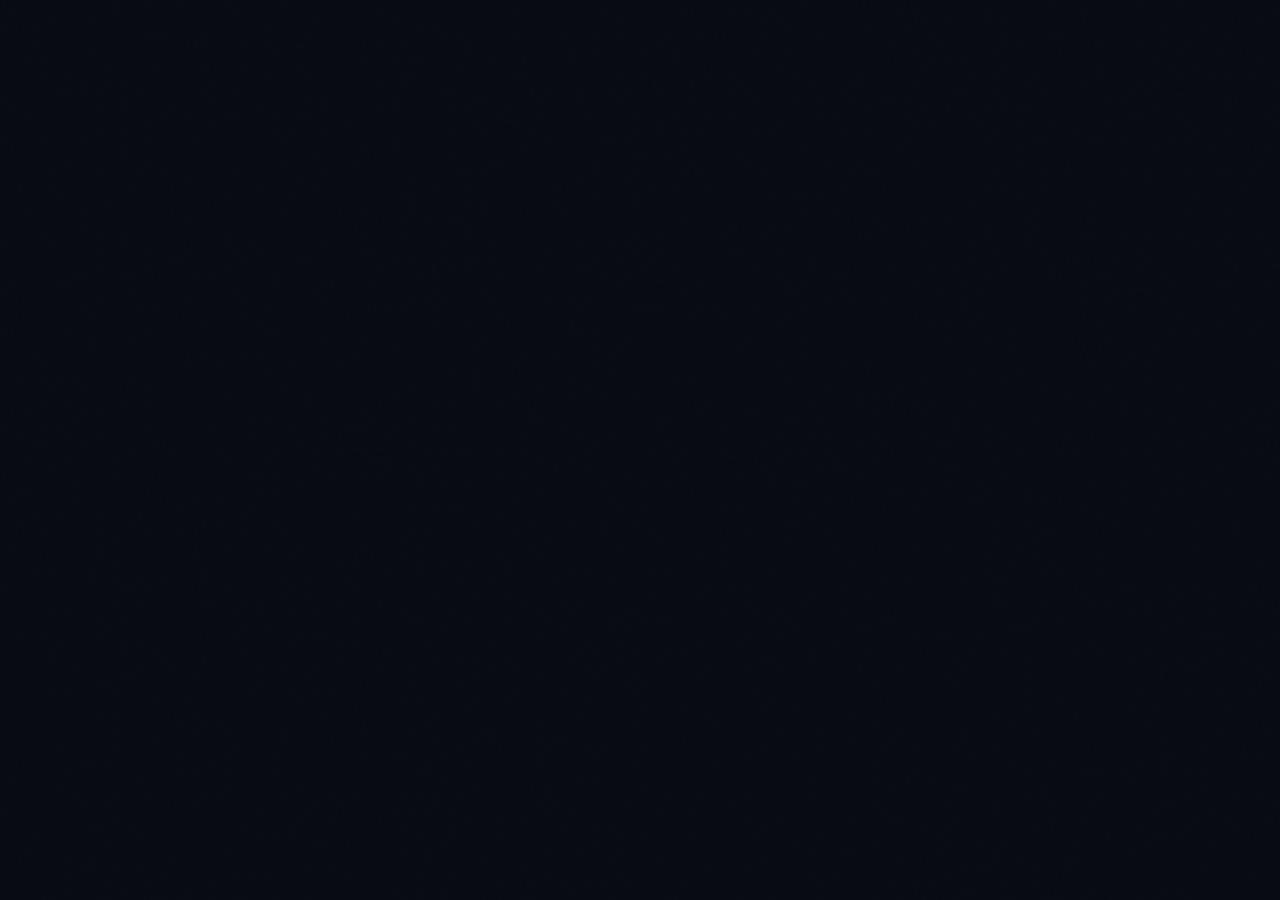
==== commit e578e48f: "Update print statement from 'Hello' to 'Goodbye'" ====
--- a/index.html
+++ b/index.html
@@ -19,9 +19,7 @@
    ZAPTIX — PREMIUM ARCADE TECH DESIGN SYSTEM
    ============================================================ */
 
-/* ── CSS VARIABLES (Dynamic via JS for category themes) ── */
 :root {
-  /* Core Brand */
   --z-primary: #0066FF;
   --z-primary-dark: #0047CC;
   --z-primary-glow: rgba(0, 102, 255, 0.4);
@@ -30,23 +28,19 @@
   --z-neon-green: #39FF14;
   --z-neon-purple: #B026FF;
 
-  /* Backgrounds */
   --z-bg: #080B12;
   --z-bg-2: #0D1220;
   --z-surface: #111827;
   --z-surface-2: #1a2235;
   --z-card: #0F1929;
 
-  /* Borders */
   --z-border: rgba(255,255,255,0.07);
   --z-border-accent: rgba(0, 102, 255, 0.3);
 
-  /* Text */
   --z-text: #E8EEFF;
   --z-text-muted: rgba(232, 238, 255, 0.55);
   --z-text-subtle: rgba(232, 238, 255, 0.3);
 
-  /* Category Theme (overridden by JS) */
   --cat-primary: #0066FF;
   --cat-secondary: #00CFFF;
   --cat-accent: #FF6B00;
@@ -57,7 +51,6 @@
   --cat-text-accent: #60A5FA;
   --cat-gradient: linear-gradient(135deg, #0066FF, #00CFFF);
 
-  /* Spacing */
   --gap-xs: 0.5rem;
   --gap-sm: 1rem;
   --gap-md: 1.5rem;
@@ -65,26 +58,22 @@
   --gap-xl: 4rem;
   --gap-2xl: 6rem;
 
-  /* Typography */
   --font-display: 'Orbitron', sans-serif;
   --font-ui: 'Exo 2', sans-serif;
   --font-arabic: 'IBM Plex Sans Arabic', sans-serif;
   --font-mono: 'Space Mono', monospace;
 
-  /* Radius */
   --r-sm: 6px;
   --r-md: 10px;
   --r-lg: 16px;
   --r-xl: 24px;
   --r-full: 9999px;
 
-  /* Transitions */
   --ease: cubic-bezier(0.25, 0.46, 0.45, 0.94);
   --ease-out: cubic-bezier(0.16, 1, 0.3, 1);
   --ease-spring: cubic-bezier(0.34, 1.56, 0.64, 1);
 }
 
-/* ── RESET & BASE ── */
 *, *::before, *::after { box-sizing: border-box; margin: 0; padding: 0; }
 html { scroll-behavior: smooth; font-size: 16px; -webkit-text-size-adjust: 100%; }
 body {
@@ -117,7 +106,6 @@
 ::-webkit-scrollbar-thumb { background: var(--cat-primary); border-radius: 2px; }
 ::selection { background: var(--cat-primary); color: #fff; }
 
-/* ── ARCADE GRID BACKGROUND ── */
 .arcade-grid-bg {
   position: fixed; inset: 0; z-index: 0; pointer-events: none;
   background-image:
@@ -133,21 +121,16 @@
   background-size: 40px 40px;
 }
 
-/* Scanlines overlay for Old Tech */
 .scanlines-overlay {
   display: none;
   position: fixed; inset: 0; z-index: 1; pointer-events: none;
   background: repeating-linear-gradient(
-    0deg,
-    transparent,
-    transparent 2px,
-    rgba(0,0,0,0.15) 2px,
-    rgba(0,0,0,0.15) 4px
+    0deg, transparent, transparent 2px,
+    rgba(0,0,0,0.15) 2px, rgba(0,0,0,0.15) 4px
   );
 }
 .old-tech-active .scanlines-overlay { display: block; }
 
-/* Noise texture */
 body::before {
   content: '';
   position: fixed; inset: 0; z-index: 0; pointer-events: none;
@@ -155,28 +138,19 @@
   opacity: 0.4;
 }
 
-/* ── LAYOUT ── */
 .container { width: 100%; max-width: 1280px; margin: 0 auto; padding: 0 1.25rem; position: relative; z-index: 2; }
 .section { padding: var(--gap-xl) 0; }
 .section--sm { padding: var(--gap-lg) 0; }
 
-/* ── TYPOGRAPHY SYSTEM ── */
-.display-text {
-  font-family: var(--font-display);
-  font-weight: 900;
-  letter-spacing: -0.02em;
-  line-height: 1;
-}
+.display-text { font-family: var(--font-display); font-weight: 900; letter-spacing: -0.02em; line-height: 1; }
 .brand-text { font-family: var(--font-display); letter-spacing: 0.1em; }
 .mono-text { font-family: var(--font-mono); }
 
-/* ── NEON GLOW EFFECTS ── */
 .glow-blue { text-shadow: 0 0 20px var(--cat-primary), 0 0 40px var(--cat-primary); }
 .glow-box { box-shadow: 0 0 20px var(--cat-glow), inset 0 0 20px rgba(0,0,0,0.5); }
 .glow-border { border-color: var(--cat-primary) !important; box-shadow: 0 0 15px var(--cat-glow); }
 .old-tech-active .glow-blue { text-shadow: 0 0 20px #B026FF, 0 0 40px #B026FF, 0 0 60px rgba(176,38,255,0.5); }
 
-/* ── BUTTONS ── */
 .btn {
   display: inline-flex; align-items: center; justify-content: center;
   gap: 0.6rem; padding: 0.85rem 2rem; border-radius: var(--r-md);
@@ -229,7 +203,6 @@
 .btn-icon { width: 44px; height: 44px; padding: 0; border-radius: var(--r-md); }
 .btn-full { width: 100%; }
 
-/* ── BADGE ── */
 .badge {
   display: inline-flex; align-items: center; gap: 4px;
   padding: 3px 10px; border-radius: var(--r-full);
@@ -246,7 +219,6 @@
 .badge--live { animation: livePulse 1.5s ease-in-out infinite; }
 @keyframes livePulse { 0%,100% { opacity: 1; } 50% { opacity: 0.5; } }
 
-/* ── CARDS ── */
 .card {
   background: var(--z-card);
   border: 1px solid var(--z-border);
@@ -266,16 +238,13 @@
   pointer-events: none;
 }
 
-/* ── SECTION LABELS ── */
 .section-eyebrow {
   font-family: var(--font-mono);
   font-size: 0.72rem; letter-spacing: 0.15em; text-transform: uppercase;
   color: var(--cat-primary); margin-bottom: 0.75rem;
   display: flex; align-items: center; gap: 0.5rem;
 }
-.section-eyebrow::before {
-  content: '//'; opacity: 0.5; font-family: var(--font-mono);
-}
+.section-eyebrow::before { content: '//'; opacity: 0.5; font-family: var(--font-mono); }
 .section-title {
   font-family: var(--font-display);
   font-size: clamp(1.8rem, 4vw, 3rem);
@@ -285,28 +254,16 @@
 .section-title .accent { color: var(--cat-primary); }
 .section-subtitle { color: var(--z-text-muted); font-size: 1.05rem; max-width: 560px; }
 
-/* ── DIVIDER ── */
-.pixel-divider {
-  height: 1px; margin: 0;
-  background: linear-gradient(90deg, transparent, var(--cat-primary), transparent);
-}
-
-/* ── STARS ── */
+.pixel-divider { height: 1px; margin: 0; background: linear-gradient(90deg, transparent, var(--cat-primary), transparent); }
+
 .stars { display: flex; gap: 2px; }
 .star { font-size: 0.8rem; }
 .star.filled { color: #F59E0B; }
 .star.empty { color: var(--z-text-subtle); }
 
-/* ── TICKER ── */
-.ticker {
-  background: var(--cat-primary);
-  padding: 0.4rem 0; overflow: hidden; position: relative; z-index: 100;
-}
+.ticker { background: var(--cat-primary); padding: 0.4rem 0; overflow: hidden; position: relative; z-index: 100; }
 .old-tech-active .ticker { background: #B026FF; border-bottom: 1px solid #39FF14; }
-.ticker-inner {
-  display: flex; white-space: nowrap;
-  animation: ticker-scroll 20s linear infinite;
-}
+.ticker-inner { display: flex; white-space: nowrap; animation: ticker-scroll 20s linear infinite; }
 .ticker-item {
   font-family: var(--font-mono); font-size: 0.7rem; letter-spacing: 0.1em;
   text-transform: uppercase; padding: 0 2.5rem; color: #fff; opacity: 0.9;
@@ -314,12 +271,7 @@
 .ticker-sep { opacity: 0.4; }
 @keyframes ticker-scroll { from { transform: translateX(0); } to { transform: translateX(-50%); } }
 
-/* ── NAVIGATION ── */
-#nav {
-  position: fixed; top: 0; left: 0; right: 0; z-index: 1000;
-  transition: all 0.3s var(--ease);
-  padding: 1rem 0;
-}
+#nav { position: fixed; top: 0; left: 0; right: 0; z-index: 1000; transition: all 0.3s var(--ease); padding: 1rem 0; }
 #nav.scrolled {
   background: rgba(8, 11, 18, 0.92);
   backdrop-filter: blur(20px) saturate(180%);
@@ -328,10 +280,7 @@
   padding: 0.7rem 0;
 }
 .old-tech-active #nav.scrolled { background: rgba(5, 0, 15, 0.94); border-bottom-color: rgba(176,38,255,0.2); }
-.nav-inner {
-  display: flex; align-items: center; gap: 1.5rem;
-  height: 56px;
-}
+.nav-inner { display: flex; align-items: center; gap: 1.5rem; height: 56px; }
 .nav-logo {
   font-family: var(--font-display); font-size: 1.5rem; font-weight: 900;
   letter-spacing: 0.05em; color: var(--z-text);
@@ -345,9 +294,7 @@
   animation: logoPulse 2s ease-in-out infinite;
 }
 @keyframes logoPulse { 0%,100% { transform: scale(1); } 50% { transform: scale(1.3); } }
-.nav-links {
-  display: flex; align-items: center; gap: 0.25rem; flex: 1; justify-content: center;
-}
+.nav-links { display: flex; align-items: center; gap: 0.25rem; flex: 1; justify-content: center; }
 .nav-link {
   padding: 0.5rem 0.9rem; border-radius: var(--r-sm);
   font-family: var(--font-ui); font-size: 0.85rem; font-weight: 500;
@@ -408,7 +355,6 @@
   color: var(--z-text); align-items: center; justify-content: center;
 }
 
-/* Categories Dropdown */
 .cat-dropdown {
   position: absolute; top: calc(100% + 8px); left: 50%; transform: translateX(-50%);
   width: 600px; background: var(--z-surface);
@@ -432,7 +378,6 @@
 .cat-info h4 { font-family: var(--font-ui); font-size: 0.9rem; font-weight: 700; margin-bottom: 0.2rem; }
 .cat-info p { font-size: 0.75rem; color: var(--z-text-muted); }
 
-/* Mobile Menu */
 #mobile-menu {
   display: none; position: fixed; inset: 0; z-index: 999;
   background: rgba(5, 8, 18, 0.97); backdrop-filter: blur(20px);
@@ -448,61 +393,27 @@
 }
 .mobile-nav-link:hover { color: var(--cat-primary); }
 
-/* ── HERO SECTION ── */
-#hero {
-  min-height: 100vh; display: flex; align-items: center; position: relative;
-  overflow: hidden; padding-top: 5rem;
-}
-.hero-bg {
-  position: absolute; inset: 0; z-index: 0;
-}
-.hero-radial {
-  position: absolute; inset: 0;
-  background: radial-gradient(ellipse 70% 50% at 50% 40%, rgba(0,102,255,0.12), transparent 70%);
-}
-.old-tech-active .hero-radial {
-  background: radial-gradient(ellipse 70% 50% at 50% 40%, rgba(176,38,255,0.15), transparent 70%);
-}
-.hero-corner-accent {
-  position: absolute; width: 400px; height: 400px; border-radius: 50%;
-  filter: blur(100px); pointer-events: none;
-}
+#hero { min-height: 100vh; display: flex; align-items: center; position: relative; overflow: hidden; padding-top: 5rem; }
+.hero-bg { position: absolute; inset: 0; z-index: 0; }
+.hero-radial { position: absolute; inset: 0; background: radial-gradient(ellipse 70% 50% at 50% 40%, rgba(0,102,255,0.12), transparent 70%); }
+.old-tech-active .hero-radial { background: radial-gradient(ellipse 70% 50% at 50% 40%, rgba(176,38,255,0.15), transparent 70%); }
+.hero-corner-accent { position: absolute; width: 400px; height: 400px; border-radius: 50%; filter: blur(100px); pointer-events: none; }
 .hero-corner-accent--tl { top: -100px; right: -100px; background: rgba(0,102,255,0.08); }
 .hero-corner-accent--br { bottom: -100px; left: -100px; background: rgba(0,207,255,0.06); }
 .old-tech-active .hero-corner-accent--tl { background: rgba(176,38,255,0.12); }
 .old-tech-active .hero-corner-accent--br { background: rgba(57,255,20,0.06); }
 
-/* Animated border frame */
-.hero-frame {
-  position: absolute; inset: 20px;
-  border: 1px solid rgba(0,102,255,0.08);
-  border-radius: var(--r-xl); pointer-events: none;
-}
-.hero-frame::before, .hero-frame::after {
-  content: ''; position: absolute; width: 40px; height: 40px;
-  border-color: var(--cat-primary); border-style: solid;
-}
+.hero-frame { position: absolute; inset: 20px; border: 1px solid rgba(0,102,255,0.08); border-radius: var(--r-xl); pointer-events: none; }
+.hero-frame::before, .hero-frame::after { content: ''; position: absolute; width: 40px; height: 40px; border-color: var(--cat-primary); border-style: solid; }
 .hero-frame::before { top: -1px; right: -1px; border-width: 2px 2px 0 0; border-radius: 0 var(--r-md) 0 0; box-shadow: 2px -2px 10px var(--cat-glow); }
 .hero-frame::after { bottom: -1px; left: -1px; border-width: 0 0 2px 2px; border-radius: 0 0 0 var(--r-md); box-shadow: -2px 2px 10px var(--cat-glow); }
 
 .hero-content { position: relative; z-index: 2; padding: 3rem 0; }
-.hero-inner {
-  display: grid; grid-template-columns: 1fr 1fr;
-  align-items: center; gap: 4rem;
-}
-
-/* Pixel eyebrow */
-.hero-eyebrow {
-  display: flex; align-items: center; gap: 0.75rem; margin-bottom: 1.5rem;
-}
-.pixel-indicator {
-  display: flex; gap: 3px; align-items: center;
-}
-.pixel-dot {
-  width: 6px; height: 6px; border-radius: 1px;
-  background: var(--cat-primary);
-  animation: pixelBlink 1.2s ease-in-out infinite;
-}
+.hero-inner { display: grid; grid-template-columns: 1fr 1fr; align-items: center; gap: 4rem; }
+
+.hero-eyebrow { display: flex; align-items: center; gap: 0.75rem; margin-bottom: 1.5rem; }
+.pixel-indicator { display: flex; gap: 3px; align-items: center; }
+.pixel-dot { width: 6px; height: 6px; border-radius: 1px; background: var(--cat-primary); animation: pixelBlink 1.2s ease-in-out infinite; }
 .pixel-dot:nth-child(2) { animation-delay: 0.2s; background: var(--cat-secondary); }
 .pixel-dot:nth-child(3) { animation-delay: 0.4s; opacity: 0.5; }
 @keyframes pixelBlink { 0%,100% { opacity: 1; } 50% { opacity: 0.3; } }
@@ -512,12 +423,8 @@
   text-transform: uppercase; color: var(--cat-primary);
   display: flex; align-items: center; gap: 0.5rem;
 }
-.hero-status-dot {
-  width: 6px; height: 6px; border-radius: 50%; background: #39FF14;
-  box-shadow: 0 0 8px #39FF14; animation: livePulse 1.5s infinite;
-}
-
-/* Hero headline */
+.hero-status-dot { width: 6px; height: 6px; border-radius: 50%; background: #39FF14; box-shadow: 0 0 8px #39FF14; animation: livePulse 1.5s infinite; }
+
 .hero-h1 {
   font-family: var(--font-display);
   font-size: clamp(2.8rem, 6vw, 5rem);
@@ -530,65 +437,26 @@
   background-clip: text;
   display: block;
 }
-.hero-h1 .line-outline {
-  -webkit-text-stroke: 1px var(--z-text-subtle);
-  color: transparent; display: block;
-}
-
-.hero-tagline {
-  font-size: 1.1rem; color: var(--z-text-muted); line-height: 1.8;
-  margin-bottom: 2rem; max-width: 440px;
-  font-family: var(--font-arabic);
-}
-
-.hero-cta-group {
-  display: flex; align-items: center; gap: 1rem; flex-wrap: wrap;
-  margin-bottom: 2.5rem;
-}
-
-/* Trust bar */
-.hero-trust {
-  display: flex; align-items: center; gap: 1.5rem; flex-wrap: wrap;
-}
-.trust-item {
-  display: flex; align-items: center; gap: 0.5rem;
-  font-size: 0.82rem; color: var(--z-text-muted);
-}
+.hero-h1 .line-outline { -webkit-text-stroke: 1px var(--z-text-subtle); color: transparent; display: block; }
+
+.hero-tagline { font-size: 1.1rem; color: var(--z-text-muted); line-height: 1.8; margin-bottom: 2rem; max-width: 440px; font-family: var(--font-arabic); }
+
+.hero-cta-group { display: flex; align-items: center; gap: 1rem; flex-wrap: wrap; margin-bottom: 2.5rem; }
+
+.hero-trust { display: flex; align-items: center; gap: 1.5rem; flex-wrap: wrap; }
+.trust-item { display: flex; align-items: center; gap: 0.5rem; font-size: 0.82rem; color: var(--z-text-muted); }
 .trust-icon { font-size: 0.9rem; }
 .trust-divider { width: 1px; height: 20px; background: var(--z-border); }
 
-/* Hero visual - product showcase */
-.hero-visual {
-  display: flex; align-items: center; justify-content: center;
-  position: relative;
-}
-.hero-product-ring {
-  position: relative; width: 400px; height: 400px;
-  display: flex; align-items: center; justify-content: center;
-}
-.hero-ring {
-  position: absolute; border-radius: 50%;
-  border: 1px solid;
-}
-.hero-ring-1 {
-  inset: 0; border-color: rgba(0,102,255,0.15);
-  animation: ringRotate 20s linear infinite;
-}
-.hero-ring-2 {
-  inset: 30px; border-color: rgba(0,207,255,0.1);
-  animation: ringRotate 15s linear infinite reverse;
-}
-.hero-ring-3 {
-  inset: 60px; border-color: rgba(0,102,255,0.08);
-  animation: ringRotate 25s linear infinite;
-}
+.hero-visual { display: flex; align-items: center; justify-content: center; position: relative; }
+.hero-product-ring { position: relative; width: 400px; height: 400px; display: flex; align-items: center; justify-content: center; }
+.hero-ring { position: absolute; border-radius: 50%; border: 1px solid; }
+.hero-ring-1 { inset: 0; border-color: rgba(0,102,255,0.15); animation: ringRotate 20s linear infinite; }
+.hero-ring-2 { inset: 30px; border-color: rgba(0,207,255,0.1); animation: ringRotate 15s linear infinite reverse; }
+.hero-ring-3 { inset: 60px; border-color: rgba(0,102,255,0.08); animation: ringRotate 25s linear infinite; }
 @keyframes ringRotate { from { transform: rotate(0deg); } to { transform: rotate(360deg); } }
 
-/* Corner dots on ring */
-.ring-dot {
-  position: absolute; width: 6px; height: 6px; border-radius: 1px;
-  background: var(--cat-primary); box-shadow: 0 0 10px var(--cat-glow);
-}
+.ring-dot { position: absolute; width: 6px; height: 6px; border-radius: 1px; background: var(--cat-primary); box-shadow: 0 0 10px var(--cat-glow); }
 .ring-dot-1 { top: 0; left: 50%; transform: translateX(-50%); }
 .ring-dot-2 { right: 0; top: 50%; transform: translateY(-50%); }
 .ring-dot-3 { bottom: 0; left: 50%; transform: translateX(-50%); }
@@ -605,12 +473,8 @@
   font-size: 6rem;
   animation: productFloat 3s ease-in-out infinite;
 }
-@keyframes productFloat {
-  0%,100% { transform: translateY(0); }
-  50% { transform: translateY(-12px); }
-}
-
-/* Floating stat cards */
+@keyframes productFloat { 0%,100% { transform: translateY(0); } 50% { transform: translateY(-12px); } }
+
 .hero-stat {
   position: absolute; z-index: 3;
   background: rgba(13, 18, 32, 0.9);
@@ -629,19 +493,9 @@
 .stat-val { font-family: var(--font-mono); font-size: 0.95rem; font-weight: 700; color: var(--cat-primary); }
 .stat-label { font-size: 0.72rem; color: var(--z-text-muted); }
 
-/* ── TRUST BAR ── */
-.trust-bar {
-  background: var(--z-surface); border-top: 1px solid var(--z-border); border-bottom: 1px solid var(--z-border);
-}
-.trust-bar-inner {
-  display: flex; align-items: center; justify-content: space-around;
-  padding: 1rem 0; gap: 1rem; flex-wrap: wrap;
-}
-.trust-bar-item {
-  display: flex; align-items: center; gap: 0.6rem;
-  font-size: 0.82rem; color: var(--z-text-muted);
-  padding: 0.5rem 0; font-family: var(--font-arabic);
-}
+.trust-bar { background: var(--z-surface); border-top: 1px solid var(--z-border); border-bottom: 1px solid var(--z-border); }
+.trust-bar-inner { display: flex; align-items: center; justify-content: space-around; padding: 1rem 0; gap: 1rem; flex-wrap: wrap; }
+.trust-bar-item { display: flex; align-items: center; gap: 0.6rem; font-size: 0.82rem; color: var(--z-text-muted); padding: 0.5rem 0; font-family: var(--font-arabic); }
 .trust-bar-icon {
   width: 36px; height: 36px; border-radius: var(--r-sm);
   background: rgba(0,102,255,0.1); border: 1px solid rgba(0,102,255,0.2);
@@ -651,60 +505,40 @@
 .old-tech-active .trust-bar-icon { background: rgba(176,38,255,0.1); border-color: rgba(176,38,255,0.25); }
 .trust-bar-text strong { display: block; color: var(--z-text); font-size: 0.85rem; font-weight: 600; }
 
-/* ── CATEGORY SHOWCASE ── */
-.cat-grid {
-  display: grid; grid-template-columns: repeat(4, 1fr); gap: 1rem;
-}
+.cat-grid { display: grid; grid-template-columns: repeat(4, 1fr); gap: 1rem; }
 .cat-card {
   position: relative; padding: 2rem 1.5rem;
   border-radius: var(--r-lg); border: 1px solid var(--z-border);
   cursor: pointer; overflow: hidden; transition: all 0.3s var(--ease);
   background: var(--z-card);
 }
-.cat-card.active, .cat-card:hover {
-  transform: translateY(-4px);
-}
-.cat-card-bg {
-  position: absolute; inset: 0; opacity: 0; transition: opacity 0.3s;
-}
+.cat-card.active, .cat-card:hover { transform: translateY(-4px); }
+.cat-card-bg { position: absolute; inset: 0; opacity: 0; transition: opacity 0.3s; }
 .cat-card:hover .cat-card-bg, .cat-card.active .cat-card-bg { opacity: 1; }
 .cat-card-icon { font-size: 2.5rem; margin-bottom: 1rem; display: block; }
-.cat-card-name {
-  font-family: var(--font-ui); font-size: 0.95rem; font-weight: 700;
-  margin-bottom: 0.4rem;
-}
+.cat-card-name { font-family: var(--font-ui); font-size: 0.95rem; font-weight: 700; margin-bottom: 0.4rem; }
 .cat-card-desc { font-size: 0.78rem; color: var(--z-text-muted); line-height: 1.5; }
 .cat-card-arrow {
   position: absolute; bottom: 1.25rem; left: 1.5rem;
   font-family: var(--font-mono); font-size: 0.75rem; letter-spacing: 0.1em;
   opacity: 0; transform: translateX(-5px); transition: all 0.3s;
 }
-.cat-card:hover .cat-card-arrow, .cat-card.active .cat-card-arrow {
-  opacity: 1; transform: translateX(0);
-}
+.cat-card:hover .cat-card-arrow, .cat-card.active .cat-card-arrow { opacity: 1; transform: translateX(0); }
 .cat-soon { opacity: 0.45; cursor: not-allowed; }
 .cat-soon:hover { transform: none; }
 
-/* Modern Tech card */
 .cat-card--modern { border-color: rgba(0,102,255,0.2); }
 .cat-card--modern .cat-card-bg { background: linear-gradient(135deg, rgba(0,102,255,0.08), rgba(0,207,255,0.04)); }
 .cat-card--modern .cat-card-arrow { color: #0066FF; }
-/* Old Tech card */
 .cat-card--oldtech { border-color: rgba(176,38,255,0.25); }
 .cat-card--oldtech .cat-card-bg { background: linear-gradient(135deg, rgba(176,38,255,0.1), rgba(57,255,20,0.04)); }
-.cat-card--oldtech .cat-card-name { }
 .cat-card--oldtech .cat-card-arrow { color: #B026FF; }
-/* Gaming */
 .cat-card--gaming { border-color: rgba(0,255,136,0.15); }
 .cat-card--gaming .cat-card-bg { background: linear-gradient(135deg, rgba(0,255,136,0.06), rgba(0,207,255,0.03)); }
-/* Premium */
 .cat-card--premium { border-color: rgba(212,175,55,0.2); }
 .cat-card--premium .cat-card-bg { background: linear-gradient(135deg, rgba(212,175,55,0.08), rgba(245,230,160,0.03)); }
 
-/* ── PRODUCT CARDS ── */
-.products-grid {
-  display: grid; grid-template-columns: repeat(4, 1fr); gap: 1.25rem;
-}
+.products-grid { display: grid; grid-template-columns: repeat(4, 1fr); gap: 1.25rem; }
 .products-grid--3 { grid-template-columns: repeat(3, 1fr); }
 
 .product-card {
@@ -724,35 +558,25 @@
   display: flex; align-items: center; justify-content: center;
   font-size: 4.5rem; position: relative; overflow: hidden;
 }
-.product-img-wrap::after {
-  content: ''; position: absolute; inset: 0;
-  background: radial-gradient(circle at center, transparent 40%, rgba(0,0,0,0.3));
-}
-.product-img-emoji {
-  z-index: 1; transition: transform 0.4s var(--ease-spring);
-  filter: drop-shadow(0 10px 30px rgba(0,0,0,0.5));
-}
+.product-img-wrap img { width: 100%; height: 100%; object-fit: cover; position: absolute; inset: 0; z-index: 1; }
+.product-img-wrap::after { content: ''; position: absolute; inset: 0; background: radial-gradient(circle at center, transparent 40%, rgba(0,0,0,0.3)); }
+.product-img-emoji { z-index: 1; transition: transform 0.4s var(--ease-spring); filter: drop-shadow(0 10px 30px rgba(0,0,0,0.5)); }
 .product-card:hover .product-img-emoji { transform: scale(1.1) rotate(-3deg); }
 
-/* Old Tech card image area */
-.old-tech-active .product-img-wrap {
-  background: linear-gradient(135deg, #0A0020, #0F0028);
-}
+.old-tech-active .product-img-wrap { background: linear-gradient(135deg, #0A0020, #0F0028); }
 .product-img-wrap .pixel-corner {
   position: absolute; width: 12px; height: 12px;
   border-color: var(--cat-primary); border-style: solid; opacity: 0;
-  transition: opacity 0.3s;
+  transition: opacity 0.3s; z-index: 2;
 }
 .product-card:hover .pixel-corner { opacity: 0.7; }
 .pixel-corner--tl { top: 8px; right: 8px; border-width: 2px 2px 0 0; }
 .pixel-corner--br { bottom: 8px; left: 8px; border-width: 0 0 2px 2px; }
 
-.product-badge {
-  position: absolute; top: 0.75rem; right: 0.75rem; z-index: 2;
-}
+.product-badge { position: absolute; top: 0.75rem; right: 0.75rem; z-index: 3; }
 
 .product-wishlist {
-  position: absolute; top: 0.75rem; left: 0.75rem; z-index: 2;
+  position: absolute; top: 0.75rem; left: 0.75rem; z-index: 3;
   width: 32px; height: 32px; border-radius: var(--r-sm);
   background: rgba(13,18,32,0.8); border: 1px solid var(--z-border);
   display: flex; align-items: center; justify-content: center;
@@ -769,37 +593,21 @@
   text-transform: uppercase; color: var(--cat-primary);
   margin-bottom: 0.4rem;
 }
-.product-name {
-  font-family: var(--font-ui); font-size: 0.9rem; font-weight: 700;
-  line-height: 1.3; margin-bottom: 0.5rem; color: var(--z-text);
-}
+.product-name { font-family: var(--font-ui); font-size: 0.9rem; font-weight: 700; line-height: 1.3; margin-bottom: 0.5rem; color: var(--z-text); }
 .product-rating { display: flex; align-items: center; gap: 0.5rem; margin-bottom: 0.75rem; }
 .rating-count { font-size: 0.75rem; color: var(--z-text-muted); }
 .product-pricing { display: flex; align-items: center; gap: 0.75rem; margin-bottom: 1rem; }
-.product-price {
-  font-family: var(--font-display); font-size: 1.15rem; font-weight: 700;
-  color: var(--z-text);
-}
+.product-price { font-family: var(--font-display); font-size: 1.15rem; font-weight: 700; color: var(--z-text); }
 .product-old-price { font-size: 0.82rem; color: var(--z-text-subtle); text-decoration: line-through; }
 .product-save { font-size: 0.72rem; color: #39FF14; font-weight: 700; font-family: var(--font-mono); }
 
-.product-cta {
-  display: flex; gap: 0.5rem;
-  opacity: 0; transform: translateY(6px); transition: all 0.25s var(--ease);
-}
+.product-cta { display: flex; gap: 0.5rem; opacity: 0; transform: translateY(6px); transition: all 0.25s var(--ease); }
 .product-card:hover .product-cta { opacity: 1; transform: translateY(0); }
 
-.product-stock {
-  font-family: var(--font-mono); font-size: 0.68rem; color: var(--z-text-subtle);
-  margin-top: 0.6rem; letter-spacing: 0.06em;
-}
+.product-stock { font-family: var(--font-mono); font-size: 0.68rem; color: var(--z-text-subtle); margin-top: 0.6rem; letter-spacing: 0.06em; }
 .product-stock.low { color: #F59E0B; }
 
-/* Filter bar */
-.filter-bar {
-  display: flex; align-items: center; gap: 0.5rem;
-  flex-wrap: wrap; margin-bottom: 2rem;
-}
+.filter-bar { display: flex; align-items: center; gap: 0.5rem; flex-wrap: wrap; margin-bottom: 2rem; }
 .filter-btn {
   padding: 0.5rem 1.1rem; border-radius: var(--r-full);
   font-family: var(--font-mono); font-size: 0.72rem; letter-spacing: 0.08em; text-transform: uppercase;
@@ -807,23 +615,11 @@
   border: 1px solid var(--z-border); cursor: pointer; transition: all 0.2s;
 }
 .filter-btn:hover { border-color: var(--cat-primary); color: var(--cat-primary); }
-.filter-btn.active {
-  background: var(--cat-primary); color: #fff; border-color: var(--cat-primary);
-  box-shadow: 0 0 15px var(--cat-glow);
-}
-
-/* ── WHY ZAPTIX ── */
+.filter-btn.active { background: var(--cat-primary); color: #fff; border-color: var(--cat-primary); box-shadow: 0 0 15px var(--cat-glow); }
+
 .why-grid { display: grid; grid-template-columns: repeat(3, 1fr); gap: 1.25rem; }
-.why-card {
-  padding: 2rem; border-radius: var(--r-lg);
-  background: var(--z-card); border: 1px solid var(--z-border);
-  position: relative; overflow: hidden; transition: all 0.3s;
-}
-.why-card:hover {
-  border-color: var(--cat-primary);
-  box-shadow: 0 0 25px var(--cat-glow);
-  transform: translateY(-3px);
-}
+.why-card { padding: 2rem; border-radius: var(--r-lg); background: var(--z-card); border: 1px solid var(--z-border); position: relative; overflow: hidden; transition: all 0.3s; }
+.why-card:hover { border-color: var(--cat-primary); box-shadow: 0 0 25px var(--cat-glow); transform: translateY(-3px); }
 .why-card::before {
   content: ''; position: absolute; top: 0; right: 0;
   width: 80px; height: 80px;
@@ -831,10 +627,7 @@
   opacity: 0; transition: opacity 0.3s;
 }
 .why-card:hover::before { opacity: 1; }
-.why-icon {
-  font-size: 2rem; margin-bottom: 1.25rem; display: block;
-  filter: drop-shadow(0 0 10px var(--cat-glow));
-}
+.why-icon { font-size: 2rem; margin-bottom: 1.25rem; display: block; filter: drop-shadow(0 0 10px var(--cat-glow)); }
 .why-title { font-family: var(--font-ui); font-size: 1rem; font-weight: 700; margin-bottom: 0.6rem; }
 .why-desc { font-size: 0.88rem; color: var(--z-text-muted); line-height: 1.7; }
 .why-number {
@@ -843,13 +636,8 @@
   color: var(--cat-primary); opacity: 0.5; letter-spacing: 0.1em;
 }
 
-/* ── REVIEWS ── */
 .reviews-grid { display: grid; grid-template-columns: repeat(3, 1fr); gap: 1.25rem; }
-.review-card {
-  padding: 1.5rem; border-radius: var(--r-lg);
-  background: var(--z-card); border: 1px solid var(--z-border);
-  position: relative; overflow: hidden; transition: all 0.3s;
-}
+.review-card { padding: 1.5rem; border-radius: var(--r-lg); background: var(--z-card); border: 1px solid var(--z-border); position: relative; overflow: hidden; transition: all 0.3s; }
 .review-card:hover { border-color: var(--cat-border); transform: translateY(-3px); }
 .review-card::before {
   content: '"'; position: absolute; top: 1rem; left: 1.5rem;
@@ -869,32 +657,18 @@
 .review-product { font-family: var(--font-mono); font-size: 0.7rem; color: var(--cat-primary); letter-spacing: 0.06em; }
 .verified-badge { font-size: 0.7rem; color: #39FF14; display: flex; align-items: center; gap: 0.3rem; }
 
-/* ── OFFER SECTION ── */
 .offer-banner {
   background: var(--z-surface); border: 1px solid var(--z-border);
   border-radius: var(--r-xl); padding: 3rem;
   display: grid; grid-template-columns: 1fr auto;
   align-items: center; gap: 3rem; position: relative; overflow: hidden;
 }
-.offer-banner::before {
-  content: ''; position: absolute; inset: 0;
-  background: linear-gradient(135deg, rgba(0,102,255,0.08), transparent 60%, rgba(255,107,0,0.05));
-}
+.offer-banner::before { content: ''; position: absolute; inset: 0; background: linear-gradient(135deg, rgba(0,102,255,0.08), transparent 60%, rgba(255,107,0,0.05)); }
 .offer-title { font-family: var(--font-display); font-size: clamp(1.4rem, 3vw, 2.2rem); font-weight: 800; margin-bottom: 0.75rem; }
 .offer-sub { color: var(--z-text-muted); margin-bottom: 1.5rem; }
-.offer-countdown {
-  display: flex; gap: 0.75rem; align-items: center;
-  margin-bottom: 1.5rem;
-}
-.countdown-unit {
-  text-align: center; min-width: 60px;
-  background: var(--z-card); border: 1px solid var(--z-border);
-  border-radius: var(--r-md); padding: 0.6rem;
-}
-.countdown-num {
-  font-family: var(--font-display); font-size: 1.5rem; font-weight: 700;
-  color: var(--cat-primary); display: block; letter-spacing: -0.02em;
-}
+.offer-countdown { display: flex; gap: 0.75rem; align-items: center; margin-bottom: 1.5rem; }
+.countdown-unit { text-align: center; min-width: 60px; background: var(--z-card); border: 1px solid var(--z-border); border-radius: var(--r-md); padding: 0.6rem; }
+.countdown-num { font-family: var(--font-display); font-size: 1.5rem; font-weight: 700; color: var(--cat-primary); display: block; letter-spacing: -0.02em; }
 .countdown-label { font-family: var(--font-mono); font-size: 0.6rem; letter-spacing: 0.1em; color: var(--z-text-muted); text-transform: uppercase; }
 .countdown-sep { font-family: var(--font-display); font-size: 1.2rem; color: var(--cat-primary); margin-top: -8px; }
 
@@ -915,13 +689,8 @@
   margin-top: 0.4rem;
 }
 
-/* ── FAQ ── */
 .faq-list { display: flex; flex-direction: column; gap: 0.75rem; max-width: 760px; margin: 0 auto; }
-.faq-item {
-  background: var(--z-card); border: 1px solid var(--z-border);
-  border-radius: var(--r-lg); overflow: hidden;
-  transition: border-color 0.3s;
-}
+.faq-item { background: var(--z-card); border: 1px solid var(--z-border); border-radius: var(--r-lg); overflow: hidden; transition: border-color 0.3s; }
 .faq-item.open { border-color: var(--cat-border); }
 .faq-question {
   display: flex; align-items: center; justify-content: space-between;
@@ -945,19 +714,9 @@
 }
 .faq-item.open .faq-answer { max-height: 300px; padding-bottom: 1.25rem; }
 
-/* ── FOOTER ── */
-#footer {
-  background: var(--z-surface); border-top: 1px solid var(--z-border);
-  padding: 4rem 0 0;
-}
-.footer-grid {
-  display: grid; grid-template-columns: 1.5fr 1fr 1fr 1fr;
-  gap: 3rem; margin-bottom: 3rem;
-}
-.footer-brand-logo {
-  font-family: var(--font-display); font-size: 1.6rem; font-weight: 900;
-  letter-spacing: 0.05em; margin-bottom: 1rem; display: flex; align-items: center; gap: 0.4rem;
-}
+#footer { background: var(--z-surface); border-top: 1px solid var(--z-border); padding: 4rem 0 0; }
+.footer-grid { display: grid; grid-template-columns: 1.5fr 1fr 1fr 1fr; gap: 3rem; margin-bottom: 3rem; }
+.footer-brand-logo { font-family: var(--font-display); font-size: 1.6rem; font-weight: 900; letter-spacing: 0.05em; margin-bottom: 1rem; display: flex; align-items: center; gap: 0.4rem; }
 .footer-desc { font-size: 0.88rem; color: var(--z-text-muted); line-height: 1.8; margin-bottom: 1.5rem; max-width: 280px; }
 .footer-social { display: flex; gap: 0.6rem; }
 .social-btn {
@@ -967,22 +726,15 @@
   font-size: 1rem; color: var(--z-text-muted);
   transition: all 0.2s; cursor: pointer;
 }
-.social-btn:hover {
-  border-color: var(--cat-primary); color: var(--cat-primary);
-  box-shadow: 0 0 15px var(--cat-glow); background: rgba(0,102,255,0.08);
-}
+.social-btn:hover { border-color: var(--cat-primary); color: var(--cat-primary); box-shadow: 0 0 15px var(--cat-glow); background: rgba(0,102,255,0.08); }
 .footer-col-title {
   font-family: var(--font-ui); font-size: 0.8rem; font-weight: 700;
   letter-spacing: 0.1em; text-transform: uppercase;
   color: var(--z-text-muted); margin-bottom: 1.25rem;
 }
 .footer-links { display: flex; flex-direction: column; gap: 0.6rem; }
-.footer-link {
-  font-size: 0.88rem; color: var(--z-text-muted); transition: color 0.2s;
-  display: flex; align-items: center; gap: 0.4rem;
-}
+.footer-link { font-size: 0.88rem; color: var(--z-text-muted); transition: color 0.2s; display: flex; align-items: center; gap: 0.4rem; }
 .footer-link:hover { color: var(--z-text); }
-.footer-link:hover::before { color: var(--cat-primary); }
 
 .footer-bottom {
   border-top: 1px solid var(--z-border);
@@ -998,7 +750,6 @@
   font-size: 0.72rem; color: var(--z-text-muted); font-family: var(--font-mono);
 }
 
-/* ── CART SIDEBAR ── */
 #cart-overlay {
   position: fixed; inset: 0; background: rgba(0,0,0,0.7);
   z-index: 2000; opacity: 0; pointer-events: none;
@@ -1014,11 +765,7 @@
   box-shadow: 4px 0 40px rgba(0,0,0,0.5);
 }
 #cart-sidebar.open { left: 0; }
-.cart-head {
-  padding: 1.5rem; border-bottom: 1px solid var(--z-border);
-  display: flex; align-items: center; justify-content: space-between;
-  flex-shrink: 0;
-}
+.cart-head { padding: 1.5rem; border-bottom: 1px solid var(--z-border); display: flex; align-items: center; justify-content: space-between; flex-shrink: 0; }
 .cart-title { font-family: var(--font-display); font-size: 1rem; font-weight: 700; letter-spacing: 0.05em; }
 .cart-body { flex: 1; overflow-y: auto; padding: 1rem; }
 .cart-empty { text-align: center; padding: 4rem 2rem; color: var(--z-text-muted); }
@@ -1032,8 +779,9 @@
 .cart-item-img {
   width: 60px; height: 60px; background: var(--z-surface);
   border-radius: var(--r-sm); display: flex; align-items: center; justify-content: center;
-  font-size: 1.8rem; flex-shrink: 0; border: 1px solid var(--z-border);
-}
+  font-size: 1.8rem; flex-shrink: 0; border: 1px solid var(--z-border); overflow: hidden;
+}
+.cart-item-img img { width: 100%; height: 100%; object-fit: cover; }
 .cart-item-info { flex: 1; min-width: 0; }
 .cart-item-name { font-size: 0.85rem; font-weight: 600; margin-bottom: 0.25rem; font-family: var(--font-arabic); white-space: nowrap; overflow: hidden; text-overflow: ellipsis; }
 .cart-item-price { font-family: var(--font-display); font-size: 0.9rem; color: var(--cat-primary); }
@@ -1052,10 +800,7 @@
 .cart-qty-val { font-family: var(--font-mono); font-size: 0.8rem; min-width: 20px; text-align: center; }
 .cart-item-remove { color: var(--z-text-subtle); cursor: pointer; padding: 4px; transition: color 0.2s; }
 .cart-item-remove:hover { color: #EF4444; }
-.cart-foot {
-  padding: 1.25rem; border-top: 1px solid var(--z-border);
-  flex-shrink: 0; background: var(--z-surface);
-}
+.cart-foot { padding: 1.25rem; border-top: 1px solid var(--z-border); flex-shrink: 0; background: var(--z-surface); }
 .cart-subtotal { display: flex; justify-content: space-between; align-items: center; margin-bottom: 0.5rem; font-size: 0.9rem; color: var(--z-text-muted); }
 .cart-total { display: flex; justify-content: space-between; align-items: center; margin-bottom: 1.25rem; }
 .cart-total-label { font-family: var(--font-ui); font-size: 0.95rem; font-weight: 700; }
@@ -1066,7 +811,6 @@
   font-size: 0.8rem; color: #39FF14; display: flex; align-items: center; gap: 0.5rem;
 }
 
-/* ── MODALS ── */
 #product-modal-overlay {
   position: fixed; inset: 0; background: rgba(0,0,0,0.85);
   z-index: 3000; display: none; align-items: center; justify-content: center;
@@ -1088,6 +832,7 @@
   font-size: 7rem; aspect-ratio: 1; border-radius: var(--r-xl) 0 0 var(--r-xl);
   position: relative; overflow: hidden;
 }
+.modal-img-side img { width: 100%; height: 100%; object-fit: cover; position: absolute; inset: 0; z-index: 1; }
 .modal-img-side::before {
   content: ''; position: absolute; inset: 0;
   background: radial-gradient(circle at center, var(--cat-glow), transparent 60%);
@@ -1115,12 +860,7 @@
 }
 .modal-close:hover { color: var(--z-text); background: rgba(255,255,255,0.1); }
 
-/* ── TOAST ── */
-#toast-container {
-  position: fixed; bottom: 2rem; right: 2rem;
-  z-index: 9999; display: flex; flex-direction: column; gap: 0.5rem;
-  pointer-events: none;
-}
+#toast-container { position: fixed; bottom: 2rem; right: 2rem; z-index: 9999; display: flex; flex-direction: column; gap: 0.5rem; pointer-events: none; }
 .toast {
   background: var(--z-surface-2); border: 1px solid var(--z-border);
   border-radius: var(--r-md); padding: 0.9rem 1.25rem;
@@ -1141,11 +881,7 @@
 .toast--error { border-left: 3px solid #EF4444; }
 .toast--info { border-left: 3px solid var(--cat-primary); }
 
-/* ── FLOATING ACTIONS ── */
-.fab-group {
-  position: fixed; bottom: 1.75rem; left: 1.75rem;
-  z-index: 500; display: flex; flex-direction: column; gap: 0.6rem;
-}
+.fab-group { position: fixed; bottom: 1.75rem; left: 1.75rem; z-index: 500; display: flex; flex-direction: column; gap: 0.6rem; }
 .fab {
   width: 52px; height: 52px; border-radius: 50%;
   display: flex; align-items: center; justify-content: center;
@@ -1157,7 +893,6 @@
 .fab--whatsapp { background: #25D366; box-shadow: 0 4px 20px rgba(37,211,102,0.4); }
 .fab--messenger { background: #006AFF; box-shadow: 0 4px 20px rgba(0,106,255,0.4); }
 
-/* Back to top */
 #back-top {
   position: fixed; bottom: 1.75rem; right: 1.75rem;
   width: 44px; height: 44px; border-radius: var(--r-md);
@@ -1170,7 +905,6 @@
 #back-top.show { opacity: 1; transform: translateY(0); pointer-events: all; }
 #back-top:hover { border-color: var(--cat-primary); color: var(--cat-primary); box-shadow: 0 0 15px var(--cat-glow); }
 
-/* ── EXIT POPUP ── */
 #exit-popup {
   position: fixed; inset: 0; background: rgba(0,0,0,0.85);
   z-index: 9998; display: none; align-items: center; justify-content: center;
@@ -1202,32 +936,9 @@
 .exit-dismiss { font-size: 0.82rem; color: var(--z-text-subtle); cursor: pointer; margin-top: 1rem; display: block; transition: color 0.2s; }
 .exit-dismiss:hover { color: var(--z-text-muted); }
 
-/* ── OLD TECH SECTION SPECIFIC ── */
-.old-tech-banner {
-  background: linear-gradient(135deg, rgba(176,38,255,0.15), rgba(57,255,20,0.05));
-  border: 1px solid rgba(176,38,255,0.3);
-  border-radius: var(--r-lg); padding: 1.5rem 2rem;
-  display: flex; align-items: center; gap: 1.5rem; margin-bottom: 2rem;
-  font-family: var(--font-mono); font-size: 0.8rem;
-}
-.old-tech-label {
-  color: #B026FF; text-transform: uppercase; letter-spacing: 0.12em;
-  text-shadow: 0 0 15px rgba(176,38,255,0.8);
-}
-.crt-text {
-  font-family: var(--font-mono) !important;
-  text-shadow: 0 0 10px #39FF14;
-  color: #39FF14 !important;
-}
-
-/* ── WISHLIST PAGE ── */
-.page-hero {
-  padding: 8rem 0 4rem; border-bottom: 1px solid var(--z-border);
-  position: relative;
-}
+.page-hero { padding: 8rem 0 4rem; border-bottom: 1px solid var(--z-border); position: relative; }
 .page-title { font-family: var(--font-display); font-size: clamp(2rem, 5vw, 3.5rem); font-weight: 900; }
 
-/* ── LOADING SCREEN ── */
 #loading {
   position: fixed; inset: 0; background: var(--z-bg);
   z-index: 99999; display: flex; align-items: center; justify-content: center;
@@ -1248,7 +959,6 @@
 .loading-text { font-family: var(--font-mono); font-size: 0.7rem; letter-spacing: 0.15em; text-transform: uppercase; color: var(--z-text-muted); animation: blink 1s step-end infinite; }
 @keyframes blink { 0%,100% { opacity: 1; } 50% { opacity: 0; } }
 
-/* ── SCROLL REVEAL ── */
 .reveal { opacity: 0; transform: translateY(24px); transition: opacity 0.55s var(--ease), transform 0.55s var(--ease); }
 .reveal.visible { opacity: 1; transform: none; }
 .reveal-left { opacity: 0; transform: translateX(-24px); transition: opacity 0.55s var(--ease), transform 0.55s var(--ease); }
@@ -1262,7 +972,6 @@
 .stagger-5 { transition-delay: 0.25s; }
 .stagger-6 { transition-delay: 0.3s; }
 
-/* ── RESPONSIVE ── */
 @media (max-width: 1024px) {
   .hero-inner { grid-template-columns: 1fr; text-align: center; gap: 3rem; }
   .hero-tagline { margin: 0 auto 2rem; }
@@ -1301,7 +1010,6 @@
   .trust-bar-inner { flex-direction: column; align-items: flex-start; gap: 0.75rem; padding: 1rem 0; }
 }
 
-/* ── UTILITY CLASSES ── */
 .flex { display: flex; }
 .flex-col { flex-direction: column; }
 .items-center { align-items: center; }
@@ -1324,1678 +1032,3 @@
 </style>
 </head>
 <body>
-
-<!-- ===== LOADING SCREEN ===== -->
-<div id="loading">
-  <div class="loading-logo">ZAPTIX</div>
-  <div class="loading-bar"><div class="loading-bar-fill"></div></div>
-  <div class="loading-text">INITIALIZING_SYSTEM...</div>
-</div>
-
-<!-- ===== FIXED BACKGROUNDS ===== -->
-<div class="arcade-grid-bg"></div>
-<div class="scanlines-overlay"></div>
-
-<!-- ===== TICKER ===== -->
-<div class="ticker" id="ticker">
-  <div class="ticker-inner">
-    <span class="ticker-item">⚡ شحن مجاني على طلبات فوق 500 ج.م</span>
-    <span class="ticker-item ticker-sep">///</span>
-    <span class="ticker-item">✅ دفع عند الاستلام متاح في كل مصر</span>
-    <span class="ticker-item ticker-sep">///</span>
-    <span class="ticker-item">🔒 ضمان 6 أشهر على كل المنتجات</span>
-    <span class="ticker-item ticker-sep">///</span>
-    <span class="ticker-item">🚀 توصيل 2-4 أيام عمل</span>
-    <span class="ticker-item ticker-sep">///</span>
-    <span class="ticker-item">⚡ شحن مجاني على طلبات فوق 500 ج.م</span>
-    <span class="ticker-item ticker-sep">///</span>
-    <span class="ticker-item">✅ دفع عند الاستلام متاح في كل مصر</span>
-    <span class="ticker-item ticker-sep">///</span>
-    <span class="ticker-item">🔒 ضمان 6 أشهر على كل المنتجات</span>
-    <span class="ticker-item ticker-sep">///</span>
-    <span class="ticker-item">🚀 توصيل 2-4 أيام عمل</span>
-    <span class="ticker-item ticker-sep">///</span>
-  </div>
-</div>
-
-<!-- ===== NAVIGATION ===== -->
-<nav id="nav">
-  <div class="container">
-    <div class="nav-inner">
-      <!-- Logo -->
-      <a href="#" class="nav-logo" onclick="showPage('home')">
-        ZAPTIX
-        <span class="logo-dot"></span>
-      </a>
-
-      <!-- Desktop Links -->
-      <div class="nav-links">
-        <a class="nav-link active" onclick="showPage('home')" href="#">الرئيسية</a>
-        <div class="nav-categories-btn relative" id="cat-trigger">
-          الكولكشنات ▾
-          <div class="cat-dropdown" id="cat-dropdown">
-            <div class="cat-option" onclick="switchCategory('modern-tech')">
-              <div class="cat-icon">⚡</div>
-              <div class="cat-info">
-                <h4>Modern Tech</h4>
-                <p>أحدث إكسسوارات التكنولوجيا</p>
-              </div>
-            </div>
-            <div class="cat-option" onclick="switchCategory('old-tech')">
-              <div class="cat-icon">🕹️</div>
-              <div class="cat-info">
-                <h4>Old Tech Collection</h4>
-                <p>ريترو أركيد — كولكشن حصري</p>
-              </div>
-            </div>
-            <div class="cat-option disabled">
-              <div class="cat-icon">🎮</div>
-              <div class="cat-info">
-                <h4>Gaming Zone <span class="badge badge--blue" style="font-size:0.55rem">قريباً</span></h4>
-                <p>إكسسوارات الجيمرز الحقيقيين</p>
-              </div>
-            </div>
-            <div class="cat-option disabled">
-              <div class="cat-icon">👑</div>
-              <div class="cat-info">
-                <h4>Premium Collection <span class="badge badge--gold" style="font-size:0.55rem">قريباً</span></h4>
-                <p>فقط الأفضل</p>
-              </div>
-            </div>
-          </div>
-        </div>
-        <a class="nav-link" onclick="showPage('shop')" href="#">المتجر</a>
-        <a class="nav-link" onclick="showPage('about')" href="#">من نحن</a>
-        <a class="nav-link" onclick="showPage('contact')" href="#">تواصل</a>
-        <a class="nav-link" onclick="showPage('track')" href="#">تتبع الطلب</a>
-      </div>
-
-      <!-- Search + Actions -->
-      <div class="nav-search-bar">
-        <span style="color:var(--z-text-subtle);font-size:1rem">🔍</span>
-        <input type="text" placeholder="ابحث عن منتج..." id="nav-search" oninput="handleSearch(this.value)">
-      </div>
-      <div class="nav-actions">
-        <button class="nav-action-btn" onclick="toggleWishlistPanel()" title="المفضلة">
-          ♡
-        </button>
-        <button class="nav-action-btn relative" onclick="openCart()" title="السلة">
-          🛒
-          <span class="nav-cart-count" id="cart-count">0</span>
-        </button>
-        <button class="mobile-menu-btn nav-action-btn" onclick="toggleMobileMenu()" id="mobile-btn">☰</button>
-      </div>
-    </div>
-  </div>
-</nav>
-
-<!-- Mobile Menu -->
-<div id="mobile-menu">
-  <div style="display:flex;align-items:center;justify-content:space-between;margin-bottom:2rem">
-    <span class="nav-logo" style="font-size:1.3rem">ZAPTIX <span class="logo-dot"></span></span>
-    <button onclick="toggleMobileMenu()" style="color:var(--z-text-muted);font-size:1.2rem">✕</button>
-  </div>
-  <a class="mobile-nav-link" onclick="showPage('home');toggleMobileMenu()" href="#">
-    <span>🏠 الرئيسية</span> <span>›</span>
-  </a>
-  <a class="mobile-nav-link" onclick="switchCategory('modern-tech');toggleMobileMenu()" href="#">
-    <span>⚡ Modern Tech</span> <span>›</span>
-  </a>
-  <a class="mobile-nav-link" onclick="switchCategory('old-tech');toggleMobileMenu()" href="#">
-    <span>🕹️ Old Tech Collection</span> <span>›</span>
-  </a>
-  <a class="mobile-nav-link" onclick="showPage('shop');toggleMobileMenu()" href="#">
-    <span>🛍️ المتجر</span> <span>›</span>
-  </a>
-  <a class="mobile-nav-link" onclick="showPage('track');toggleMobileMenu()" href="#">
-    <span>📦 تتبع الطلب</span> <span>›</span>
-  </a>
-  <a class="mobile-nav-link" onclick="showPage('about');toggleMobileMenu()" href="#">
-    <span>ℹ️ من نحن</span> <span>›</span>
-  </a>
-  <a class="mobile-nav-link" onclick="showPage('contact');toggleMobileMenu()" href="#">
-    <span>💬 تواصل معنا</span> <span>›</span>
-  </a>
-  <div style="margin-top:auto;padding-top:2rem;display:flex;flex-direction:column;gap:0.75rem">
-    <a href="https://wa.me/201000000000" class="btn btn-whatsapp btn-full" target="_blank">
-      <span>💬</span> واتساب — اطلب الآن
-    </a>
-  </div>
-</div>
-
-<!-- ===== MAIN CONTENT WRAPPER ===== -->
-<div id="pages">
-
-<!-- ============================================================
-     HOME PAGE
-     ============================================================ -->
-<div id="page-home">
-
-  <!-- HERO -->
-  <section id="hero">
-    <div class="hero-bg">
-      <div class="hero-radial"></div>
-      <div class="hero-corner-accent hero-corner-accent--tl"></div>
-      <div class="hero-corner-accent hero-corner-accent--br"></div>
-    </div>
-    <div class="hero-frame"></div>
-    <div class="container hero-content">
-      <div class="hero-inner">
-        <!-- Left: Text -->
-        <div>
-          <div class="hero-eyebrow">
-            <div class="pixel-indicator">
-              <span class="pixel-dot"></span>
-              <span class="pixel-dot"></span>
-              <span class="pixel-dot"></span>
-            </div>
-            <div class="hero-status">
-              <span class="hero-status-dot"></span>
-              ZAPTIX.STORE — ONLINE
-            </div>
-          </div>
-          <h1 class="hero-h1">
-            <span>المستقبل</span>
-            <span class="line-accent">في إيدك</span>
-            <span class="line-outline">NOW</span>
-          </h1>
-          <p class="hero-tagline">
-            تكنولوجيا بريميوم. أسعار ذكية. توصيل سريع لكل مصر.<br>
-            من AirPods لباور بانك — كل حاجة محتاجها في مكان واحد.
-          </p>
-          <div class="hero-cta-group">
-            <button class="btn btn-primary btn-lg" onclick="showPage('shop')">
-              🛍️ تسوق الآن
-            </button>
-            <button class="btn btn-outline" onclick="document.getElementById('featured').scrollIntoView({behavior:'smooth'})">
-              ← اكتشف المنتجات
-            </button>
-          </div>
-          <div class="hero-trust">
-            <div class="trust-item"><span class="trust-icon">✅</span> دفع عند الاستلام</div>
-            <div class="trust-divider"></div>
-            <div class="trust-item"><span class="trust-icon">🔒</span> ضمان 6 شهور</div>
-            <div class="trust-divider"></div>
-            <div class="trust-item"><span class="trust-icon">🚀</span> توصيل سريع</div>
-            <div class="trust-divider"></div>
-            <div class="trust-item"><span class="trust-icon">↩️</span> استرجاع 7 أيام</div>
-          </div>
-        </div>
-        <!-- Right: Visual -->
-        <div class="hero-visual">
-          <div class="hero-product-ring">
-            <div class="hero-ring hero-ring-1">
-              <span class="ring-dot ring-dot-1"></span>
-              <span class="ring-dot ring-dot-3"></span>
-            </div>
-            <div class="hero-ring hero-ring-2">
-              <span class="ring-dot ring-dot-2"></span>
-              <span class="ring-dot ring-dot-4"></span>
-            </div>
-            <div class="hero-ring hero-ring-3"></div>
-            <div class="hero-product-center" id="hero-product-emoji">🎧</div>
-            <!-- Floating Stats -->
-            <div class="hero-stat hero-stat--tl">
-              <div class="stat-icon">⭐</div>
-              <div>
-                <div class="stat-val">4.9</div>
-                <div class="stat-label">+1847 تقييم</div>
-              </div>
-            </div>
-            <div class="hero-stat hero-stat--br">
-              <div class="stat-icon">🚀</div>
-              <div>
-                <div class="stat-val">24-48h</div>
-                <div class="stat-label">وقت التوصيل</div>
-              </div>
-            </div>
-            <div class="hero-stat hero-stat--tr">
-              <div class="stat-icon">🛡️</div>
-              <div>
-                <div class="stat-val">10K+</div>
-                <div class="stat-label">عميل سعيد</div>
-              </div>
-            </div>
-          </div>
-        </div>
-      </div>
-    </div>
-  </section>
-
-  <!-- TRUST BAR -->
-  <div class="trust-bar">
-    <div class="container">
-      <div class="trust-bar-inner">
-        <div class="trust-bar-item">
-          <div class="trust-bar-icon">💰</div>
-          <div class="trust-bar-text">
-            <strong>دفع عند الاستلام</strong>
-            <span>COD — في كل مصر</span>
-          </div>
-        </div>
-        <div class="trust-bar-item">
-          <div class="trust-bar-icon">🚀</div>
-          <div class="trust-bar-text">
-            <strong>توصيل سريع</strong>
-            <span>2-4 أيام عمل</span>
-          </div>
-        </div>
-        <div class="trust-bar-item">
-          <div class="trust-bar-icon">🔒</div>
-          <div class="trust-bar-text">
-            <strong>ضمان أصلي</strong>
-            <span>6 شهور على كل المنتجات</span>
-          </div>
-        </div>
-        <div class="trust-bar-item">
-          <div class="trust-bar-icon">↩️</div>
-          <div class="trust-bar-text">
-            <strong>استرجاع سهل</strong>
-            <span>7 أيام بدون أسئلة</span>
-          </div>
-        </div>
-        <div class="trust-bar-item">
-          <div class="trust-bar-icon">💬</div>
-          <div class="trust-bar-text">
-            <strong>دعم 24/7</strong>
-            <span>واتساب فوري</span>
-          </div>
-        </div>
-      </div>
-    </div>
-  </div>
-
-  <!-- CATEGORY SHOWCASE -->
-  <section class="section reveal">
-    <div class="container">
-      <div class="section-eyebrow">الكولكشنات</div>
-      <div class="flex justify-between items-center mb-6" style="flex-wrap:wrap;gap:1rem">
-        <h2 class="section-title">اختار <span class="accent">عالمك</span></h2>
-        <p class="section-subtitle text-muted">كل كولكشن ليه تيمة وهوية بصرية مختلفة</p>
-      </div>
-      <div class="cat-grid">
-        <div class="cat-card cat-card--modern active" onclick="switchCategory('modern-tech')">
-          <div class="cat-card-bg"></div>
-          <span class="cat-card-icon">⚡</span>
-          <div class="cat-card-name">Modern Tech</div>
-          <div class="cat-card-desc">أحدث الإكسسوارات بتصميم Apple-inspired بريميوم</div>
-          <div class="cat-card-arrow" style="color:#0066FF">← استكشف</div>
-        </div>
-        <div class="cat-card cat-card--oldtech" onclick="switchCategory('old-tech')">
-          <div class="cat-card-bg"></div>
-          <span class="cat-card-icon">🕹️</span>
-          <div class="cat-card-name">Old Tech Collection</div>
-          <div class="cat-card-desc">تكنولوجيا ريترو أركيد — قطع حصرية ومحدودة</div>
-          <div class="badge badge--purple" style="margin-top:0.5rem;margin-bottom:0">HOT DROP</div>
-          <div class="cat-card-arrow" style="color:#B026FF">← استكشف</div>
-        </div>
-        <div class="cat-card cat-card--gaming cat-soon">
-          <span class="cat-card-icon">🎮</span>
-          <div class="cat-card-name">Gaming Zone</div>
-          <div class="cat-card-desc">إكسسوارات الجيمرز الحقيقيين — قريباً!</div>
-          <div class="badge badge--green" style="margin-top:0.5rem">COMING SOON</div>
-        </div>
-        <div class="cat-card cat-card--premium cat-soon">
-          <span class="cat-card-icon">👑</span>
-          <div class="cat-card-name">Premium Collection</div>
-          <div class="cat-card-desc">فقط للي بيحبوا الأفضل — قريباً!</div>
-          <div class="badge badge--gold" style="margin-top:0.5rem">COMING SOON</div>
-        </div>
-      </div>
-    </div>
-  </section>
-
-  <!-- FEATURED PRODUCTS -->
-  <section class="section" id="featured">
-    <div class="container">
-      <div class="flex justify-between items-center mb-6 reveal" style="flex-wrap:wrap;gap:1rem">
-        <div>
-          <div class="section-eyebrow">الأكثر مبيعاً</div>
-          <h2 class="section-title">منتجات <span class="accent">مختارة</span></h2>
-        </div>
-        <button class="btn btn-ghost" onclick="showPage('shop')">عرض الكل ←</button>
-      </div>
-
-      <!-- Filter -->
-      <div class="filter-bar reveal">
-        <button class="filter-btn active" onclick="filterProducts('all',this)">الكل</button>
-        <button class="filter-btn" onclick="filterProducts('modern-tech',this)">⚡ Modern Tech</button>
-        <button class="filter-btn" onclick="filterProducts('old-tech',this)">🕹️ Old Tech</button>
-        <button class="filter-btn" onclick="filterProducts('bestseller',this)">🔥 الأكثر مبيعاً</button>
-        <button class="filter-btn" onclick="filterProducts('new',this)">✨ جديد</button>
-      </div>
-
-      <div class="products-grid" id="featured-grid">
-        <!-- Rendered by JS -->
-      </div>
-    </div>
-  </section>
-
-  <!-- WHY ZAPTIX -->
-  <section class="section" style="background:rgba(255,255,255,0.015);border-top:1px solid var(--z-border);border-bottom:1px solid var(--z-border)">
-    <div class="container">
-      <div class="text-center mb-6 reveal">
-        <div class="section-eyebrow" style="justify-content:center">لماذا ZAPTIX</div>
-        <h2 class="section-title">نحن مش متجر عادي</h2>
-        <p class="section-subtitle text-muted" style="margin:0 auto">كل قرار بنخده موجه لراحتك ورضاك</p>
-      </div>
-      <div class="why-grid">
-        <div class="why-card reveal stagger-1">
-          <div class="why-number">01</div>
-          <span class="why-icon">💰</span>
-          <div class="why-title">دفع عند الاستلام</div>
-          <div class="why-desc">مش محتاج تدفع قبل ما تشوف المنتج. بتدفع لما يوصلك — بسيطة وآمنة.</div>
-        </div>
-        <div class="why-card reveal stagger-2">
-          <div class="why-number">02</div>
-          <span class="why-icon">🔒</span>
-          <div class="why-title">ضمان حقيقي 6 شهور</div>
-          <div class="why-desc">مش كلام فاضي. كل منتج عنده ضمان حقيقي وسيرفيس بعد البيع مضمون.</div>
-        </div>
-        <div class="why-card reveal stagger-3">
-          <div class="why-number">03</div>
-          <span class="why-icon">🚀</span>
-          <div class="why-title">توصيل 2-4 أيام</div>
-          <div class="why-desc">بنتعامل مع أفضل شركات الشحن في مصر. أوردرك هيوصلك سريع وسليم.</div>
-        </div>
-        <div class="why-card reveal stagger-4">
-          <div class="why-number">04</div>
-          <span class="why-icon">⭐</span>
-          <div class="why-title">جودة مختارة</div>
-          <div class="why-desc">كل منتج بنعرضه بيعدي اختبار جودة عندنا. مش بنبيع أي حاجة مش مقتنعين بيها.</div>
-        </div>
-        <div class="why-card reveal stagger-5">
-          <div class="why-number">05</div>
-          <span class="why-icon">💬</span>
-          <div class="why-title">دعم عملاء حقيقي</div>
-          <div class="why-desc">فريق دعم بشري — مش بوتات. بنرد على واتساب في دقائق.</div>
-        </div>
-        <div class="why-card reveal stagger-6">
-          <div class="why-number">06</div>
-          <span class="why-icon">↩️</span>
-          <div class="why-title">استرجاع بدون مشاكل</div>
-          <div class="why-desc">7 أيام للاسترجاع الكامل. مش هنسألك ليه — رضاك أهم من أي بيع.</div>
-        </div>
-      </div>
-    </div>
-  </section>
-
-  <!-- BEST SELLERS -->
-  <section class="section">
-    <div class="container">
-      <div class="flex justify-between items-center mb-6 reveal" style="flex-wrap:wrap;gap:1rem">
-        <div>
-          <div class="section-eyebrow">🔥 الأكثر طلباً</div>
-          <h2 class="section-title">الناس <span class="accent">بتحبها</span></h2>
-        </div>
-      </div>
-      <div class="products-grid products-grid--3" id="bestsellers-grid">
-        <!-- Rendered by JS -->
-      </div>
-    </div>
-  </section>
-
-  <!-- SPECIAL OFFER -->
-  <section class="section reveal">
-    <div class="container">
-      <div class="offer-banner">
-        <div style="position:relative;z-index:1">
-          <div class="badge badge--red badge--live" style="margin-bottom:1rem">⚡ عرض محدود الوقت</div>
-          <h2 class="offer-title">AirPods Pro 2 <span style="color:var(--cat-primary)">بسعر خيالي</span></h2>
-          <p class="offer-sub">نسخة Premium High Copy — جودة صوت استثنائية بثمن ذكي.<br>العرض ينتهي بعد:</p>
-          <div class="offer-countdown" id="countdown">
-            <div class="countdown-unit"><span class="countdown-num" id="cd-h">05</span><div class="countdown-label">ساعة</div></div>
-            <span class="countdown-sep">:</span>
-            <div class="countdown-unit"><span class="countdown-num" id="cd-m">47</span><div class="countdown-label">دقيقة</div></div>
-            <span class="countdown-sep">:</span>
-            <div class="countdown-unit"><span class="countdown-num" id="cd-s">33</span><div class="countdown-label">ثانية</div></div>
-          </div>
-          <div style="display:flex;gap:1rem;flex-wrap:wrap">
-            <button class="btn btn-primary btn-lg" onclick="addToCart(1)">🛒 اضف للسلة الآن</button>
-            <a href="https://wa.me/201000000000?text=عايز%20أطلب%20AirPods%20Pro%202" class="btn btn-whatsapp" target="_blank">💬 اطلب واتساب</a>
-          </div>
-        </div>
-        <div class="offer-product-display">
-          <span class="offer-emoji">🎧</span>
-          <div class="offer-price-new">1,299 ج.م</div>
-          <div class="offer-price-old">1,799 ج.م</div>
-          <div class="offer-discount-tag">وفر 500 ج.م</div>
-        </div>
-      </div>
-    </div>
-  </section>
-
-  <!-- REVIEWS -->
-  <section class="section" style="background:rgba(255,255,255,0.015);border-top:1px solid var(--z-border);border-bottom:1px solid var(--z-border)">
-    <div class="container">
-      <div class="text-center mb-6 reveal">
-        <div class="section-eyebrow" style="justify-content:center">آراء العملاء</div>
-        <h2 class="section-title">الكلام ده <span class="accent">مش إحنا بنقوله</span></h2>
-        <p class="section-subtitle text-muted" style="margin:0 auto">+10,000 عميل سعيد — تقييم 4.9 من 5</p>
-      </div>
-      <div class="reviews-grid" id="reviews-grid">
-        <!-- Rendered by JS -->
-      </div>
-    </div>
-  </section>
-
-  <!-- FAQ -->
-  <section class="section reveal" id="faq-section">
-    <div class="container">
-      <div class="text-center mb-6">
-        <div class="section-eyebrow" style="justify-content:center">أسئلة شائعة</div>
-        <h2 class="section-title">عندك <span class="accent">سؤال؟</span></h2>
-      </div>
-      <div class="faq-list" id="faq-list">
-        <!-- Rendered by JS -->
-      </div>
-      <div class="text-center mt-4">
-        <p class="text-muted" style="margin-bottom:1rem">لسه عندك سؤال؟</p>
-        <a href="https://wa.me/201000000000" class="btn btn-whatsapp" target="_blank">💬 كلمنا على واتساب</a>
-      </div>
-    </div>
-  </section>
-
-</div><!-- end page-home -->
-
-<!-- ============================================================
-     SHOP PAGE
-     ============================================================ -->
-<div id="page-shop" class="hidden">
-  <div class="page-hero">
-    <div class="hero-radial"></div>
-    <div class="container" style="position:relative;z-index:1">
-      <div class="section-eyebrow">المتجر الكامل</div>
-      <h1 class="page-title">كل <span style="color:var(--cat-primary)">المنتجات</span></h1>
-      <p class="text-muted mt-2" style="font-size:0.95rem">اختار من كولكشن ZAPTIX الكاملة</p>
-    </div>
-  </div>
-  <section class="section">
-    <div class="container">
-      <!-- Search + Sort -->
-      <div class="flex justify-between items-center mb-6" style="flex-wrap:wrap;gap:1rem">
-        <div class="filter-bar" style="margin-bottom:0">
-          <button class="filter-btn active" onclick="filterProducts('all',this,'shop-grid')">الكل</button>
-          <button class="filter-btn" onclick="filterProducts('modern-tech',this,'shop-grid')">⚡ Modern Tech</button>
-          <button class="filter-btn" onclick="filterProducts('old-tech',this,'shop-grid')">🕹️ Old Tech</button>
-          <button class="filter-btn" onclick="filterProducts('bestseller',this,'shop-grid')">🔥 الأكثر مبيعاً</button>
-          <button class="filter-btn" onclick="filterProducts('new',this,'shop-grid')">✨ جديد</button>
-        </div>
-        <div class="nav-search-bar" style="width:240px;display:flex">
-          <span style="color:var(--z-text-subtle)">🔍</span>
-          <input type="text" placeholder="ابحث..." oninput="handleSearch(this.value,'shop-grid')">
-        </div>
-      </div>
-      <div class="products-grid" id="shop-grid"></div>
-    </div>
-  </section>
-</div>
-
-<!-- ============================================================
-     ABOUT PAGE
-     ============================================================ -->
-<div id="page-about" class="hidden">
-  <div class="page-hero">
-    <div class="hero-radial"></div>
-    <div class="container" style="position:relative;z-index:1">
-      <div class="section-eyebrow">من نحن</div>
-      <h1 class="page-title">قصة <span style="color:var(--cat-primary)">ZAPTIX</span></h1>
-    </div>
-  </div>
-  <section class="section">
-    <div class="container" style="max-width:800px;margin:0 auto">
-      <div class="card" style="padding:3rem;margin-bottom:2rem">
-        <h2 style="font-family:var(--font-display);font-size:1.5rem;margin-bottom:1.25rem;color:var(--cat-primary)">مش متجر عادي</h2>
-        <p style="color:var(--z-text-muted);line-height:2;font-size:1rem;margin-bottom:1.25rem">
-          ZAPTIX اتأسست بهدف واحد بسيط: إن كل محب تكنولوجيا في مصر يقدر يحصل على إكسسوارات بريميوم بأسعار ذكية وخدمة استثنائية.
-        </p>
-        <p style="color:var(--z-text-muted);line-height:2;font-size:1rem;margin-bottom:1.25rem">
-          بنؤمن إن التكنولوجيا مش رفاهية — هي أسلوب حياة. ولذلك بنختار كل منتج بعناية فائقة عشان يكون يستاهل ثقتك وفلوسك.
-        </p>
-        <p style="color:var(--z-text-muted);line-height:2;font-size:1rem">
-          من AirPods للباور بانك للشواحن السريعة — كل حاجة عندنا بتعدي اختبار جودة حقيقي قبل ما توصلك.
-        </p>
-      </div>
-      <div class="why-grid" style="grid-template-columns:repeat(3,1fr)">
-        <div class="why-card text-center" style="text-align:center">
-          <span class="why-icon">10K+</span>
-          <div class="why-title">عميل سعيد</div>
-        </div>
-        <div class="why-card text-center" style="text-align:center">
-          <span class="why-icon">4.9⭐</span>
-          <div class="why-title">متوسط التقييم</div>
-        </div>
-        <div class="why-card text-center" style="text-align:center">
-          <span class="why-icon">6ش</span>
-          <div class="why-title">ضمان كل منتج</div>
-        </div>
-      </div>
-    </div>
-  </section>
-</div>
-
-<!-- ============================================================
-     CONTACT PAGE
-     ============================================================ -->
-<div id="page-contact" class="hidden">
-  <div class="page-hero">
-    <div class="hero-radial"></div>
-    <div class="container" style="position:relative;z-index:1">
-      <div class="section-eyebrow">تواصل معنا</div>
-      <h1 class="page-title">إحنا <span style="color:var(--cat-primary)">هنا</span></h1>
-    </div>
-  </div>
-  <section class="section">
-    <div class="container" style="max-width:700px;margin:0 auto">
-      <div style="display:grid;grid-template-columns:1fr 1fr;gap:1.25rem;margin-bottom:2rem">
-        <a href="https://wa.me/201000000000" class="card" style="padding:2rem;text-align:center;text-decoration:none;cursor:pointer;display:flex;flex-direction:column;align-items:center;gap:0.75rem;transition:all 0.3s" target="_blank">
-          <span style="font-size:2.5rem">💬</span>
-          <div style="font-family:var(--font-ui);font-weight:700">واتساب</div>
-          <div style="font-size:0.82rem;color:var(--z-text-muted)">أسرع طريقة للتواصل<br>بنرد في دقائق</div>
-          <div class="btn btn-whatsapp btn-sm" style="margin-top:0.5rem">إبدأ محادثة</div>
-        </a>
-        <a href="https://m.me/zaptix" class="card" style="padding:2rem;text-align:center;text-decoration:none;cursor:pointer;display:flex;flex-direction:column;align-items:center;gap:0.75rem;transition:all 0.3s" target="_blank">
-          <span style="font-size:2.5rem">📘</span>
-          <div style="font-family:var(--font-ui);font-weight:700">ماسنجر</div>
-          <div style="font-size:0.82rem;color:var(--z-text-muted)">تواصل عبر فيسبوك<br>متاحين 7 أيام الأسبوع</div>
-          <div class="btn btn-ghost btn-sm" style="margin-top:0.5rem">كلمنا</div>
-        </a>
-      </div>
-      <div class="card" style="padding:2rem">
-        <h3 style="font-family:var(--font-ui);font-weight:700;margin-bottom:1.5rem">اوعى تتردد</h3>
-        <div style="display:flex;flex-direction:column;gap:1rem">
-          <div style="display:flex;align-items:center;gap:1rem;padding:1rem;background:var(--z-surface);border-radius:var(--r-md);border:1px solid var(--z-border)">
-            <span style="font-size:1.4rem">📱</span>
-            <div>
-              <div style="font-size:0.75rem;color:var(--z-text-muted);font-family:var(--font-mono)">واتساب / تليفون</div>
-              <div style="font-weight:600">+20 100 000 0000</div>
-            </div>
-          </div>
-          <div style="display:flex;align-items:center;gap:1rem;padding:1rem;background:var(--z-surface);border-radius:var(--r-md);border:1px solid var(--z-border)">
-            <span style="font-size:1.4rem">📧</span>
-            <div>
-              <div style="font-size:0.75rem;color:var(--z-text-muted);font-family:var(--font-mono)">إيميل</div>
-              <div style="font-weight:600">support@zaptix.eg</div>
-            </div>
-          </div>
-          <div style="display:flex;align-items:center;gap:1rem;padding:1rem;background:var(--z-surface);border-radius:var(--r-md);border:1px solid var(--z-border)">
-            <span style="font-size:1.4rem">🕒</span>
-            <div>
-              <div style="font-size:0.75rem;color:var(--z-text-muted);font-family:var(--font-mono)">ساعات العمل</div>
-              <div style="font-weight:600">السبت - الخميس: 10 ص - 10 م</div>
-            </div>
-          </div>
-        </div>
-      </div>
-    </div>
-  </section>
-</div>
-
-<!-- ============================================================
-     TRACK ORDER PAGE
-     ============================================================ -->
-<div id="page-track" class="hidden">
-  <div class="page-hero">
-    <div class="hero-radial"></div>
-    <div class="container" style="position:relative;z-index:1">
-      <div class="section-eyebrow">تتبع الطلب</div>
-      <h1 class="page-title">وين <span style="color:var(--cat-primary)">طلبك؟</span></h1>
-    </div>
-  </div>
-  <section class="section">
-    <div class="container" style="max-width:560px;margin:0 auto">
-      <div class="card" style="padding:2.5rem;text-align:center">
-        <span style="font-size:3.5rem;display:block;margin-bottom:1.5rem">📦</span>
-        <p style="color:var(--z-text-muted);margin-bottom:2rem;line-height:1.8">ادخل رقم طلبك أو رقم تليفونك وهنوريلك مكان الطلب فين</p>
-        <input type="text" placeholder="رقم الطلب أو رقم التليفون" id="track-input"
-          style="width:100%;background:var(--z-surface);border:1px solid var(--z-border);border-radius:var(--r-md);padding:0.9rem 1.25rem;color:var(--z-text);font-size:0.95rem;outline:none;margin-bottom:1rem;font-family:var(--font-arabic);text-align:center">
-        <button class="btn btn-primary btn-full" onclick="trackOrder()">🔍 تتبع الطلب</button>
-        <div id="track-result" style="margin-top:1.5rem;display:none"></div>
-        <div class="pixel-divider" style="margin:1.5rem 0"></div>
-        <p style="font-size:0.85rem;color:var(--z-text-muted)">أو تواصل معنا مباشرة:</p>
-        <a href="https://wa.me/201000000000" class="btn btn-whatsapp btn-full" style="margin-top:0.75rem" target="_blank">💬 واتساب للاستفسار</a>
-      </div>
-    </div>
-  </section>
-</div>
-
-<!-- ============================================================
-     WISHLIST PAGE
-     ============================================================ -->
-<div id="page-wishlist" class="hidden">
-  <div class="page-hero">
-    <div class="hero-radial"></div>
-    <div class="container" style="position:relative;z-index:1">
-      <div class="section-eyebrow">المفضلة</div>
-      <h1 class="page-title">قائمة <span style="color:var(--cat-primary)">الأمنيات</span></h1>
-    </div>
-  </div>
-  <section class="section">
-    <div class="container">
-      <div class="products-grid" id="wishlist-grid">
-        <!-- Rendered by JS -->
-      </div>
-      <div id="wishlist-empty" style="text-align:center;padding:4rem;display:none">
-        <span style="font-size:4rem;display:block;margin-bottom:1rem">♡</span>
-        <p style="color:var(--z-text-muted)">مفضلتك فاضية — ابدأ بإضافة منتجات!</p>
-        <button class="btn btn-primary" style="margin-top:1rem" onclick="showPage('shop')">تصفح المتجر</button>
-      </div>
-    </div>
-  </section>
-</div>
-
-<!-- ============================================================
-     CHECKOUT PAGE
-     ============================================================ -->
-<div id="page-checkout" class="hidden">
-  <div class="page-hero">
-    <div class="hero-radial"></div>
-    <div class="container" style="position:relative;z-index:1">
-      <div class="section-eyebrow">الدفع</div>
-      <h1 class="page-title">إتمام <span style="color:var(--cat-primary)">الطلب</span></h1>
-    </div>
-  </div>
-  <section class="section">
-    <div class="container" style="max-width:900px;margin:0 auto">
-      <div style="display:grid;grid-template-columns:1fr 380px;gap:2rem;align-items:start" id="checkout-inner">
-        <!-- Form -->
-        <div>
-          <!-- COD Banner -->
-          <div style="background:rgba(57,255,20,0.08);border:1px solid rgba(57,255,20,0.2);border-radius:var(--r-md);padding:1rem 1.25rem;margin-bottom:2rem;display:flex;align-items:center;gap:0.75rem">
-            <span style="font-size:1.5rem">✅</span>
-            <div>
-              <div style="font-weight:700;color:#39FF14;font-size:0.9rem">دفع عند الاستلام (COD)</div>
-              <div style="font-size:0.8rem;color:var(--z-text-muted)">مش محتاج تدفع دلوقتي — بتدفع لما يوصلك الأوردر</div>
-            </div>
-          </div>
-          <div class="card" style="padding:2rem">
-            <h3 style="font-family:var(--font-ui);font-weight:700;margin-bottom:1.5rem">بيانات الشحن</h3>
-            <div style="display:grid;grid-template-columns:1fr 1fr;gap:1rem;margin-bottom:1rem">
-              <div>
-                <label style="font-size:0.8rem;color:var(--z-text-muted);display:block;margin-bottom:0.4rem">الاسم الأول *</label>
-                <input type="text" id="co-fname" placeholder="أحمد" class="checkout-input">
-              </div>
-              <div>
-                <label style="font-size:0.8rem;color:var(--z-text-muted);display:block;margin-bottom:0.4rem">اسم العائلة *</label>
-                <input type="text" id="co-lname" placeholder="محمد" class="checkout-input">
-              </div>
-            </div>
-            <div style="margin-bottom:1rem">
-              <label style="font-size:0.8rem;color:var(--z-text-muted);display:block;margin-bottom:0.4rem">رقم التليفون *</label>
-              <input type="tel" id="co-phone" placeholder="01XXXXXXXXX" class="checkout-input" dir="ltr">
-            </div>
-            <div style="margin-bottom:1rem">
-              <label style="font-size:0.8rem;color:var(--z-text-muted);display:block;margin-bottom:0.4rem">المحافظة *</label>
-              <select id="co-gov" class="checkout-input">
-                <option value="">اختر المحافظة</option>
-                <option>القاهرة</option><option>الجيزة</option><option>الإسكندرية</option>
-                <option>الشرقية</option><option>القليوبية</option><option>المنوفية</option>
-                <option>الغربية</option><option>كفر الشيخ</option><option>دمياط</option>
-                <option>الدقهلية</option><option>البحيرة</option><option>الإسماعيلية</option>
-                <option>بورسعيد</option><option>السويس</option><option>الفيوم</option>
-                <option>بني سويف</option><option>المنيا</option><option>أسيوط</option>
-                <option>سوهاج</option><option>قنا</option><option>الأقصر</option><option>أسوان</option>
-                <option>البحر الأحمر</option><option>الوادي الجديد</option><option>مطروح</option>
-                <option>شمال سيناء</option><option>جنوب سيناء</option>
-              </select>
-            </div>
-            <div style="margin-bottom:1rem">
-              <label style="font-size:0.8rem;color:var(--z-text-muted);display:block;margin-bottom:0.4rem">العنوان التفصيلي *</label>
-              <textarea id="co-address" placeholder="الشارع، رقم المبنى، الدور، رقم الشقة" class="checkout-input" rows="3"></textarea>
-            </div>
-            <div style="margin-bottom:1rem">
-              <label style="font-size:0.8rem;color:var(--z-text-muted);display:block;margin-bottom:0.4rem">ملاحظات (اختياري)</label>
-              <textarea id="co-notes" placeholder="أي تعليمات خاصة للتوصيل..." class="checkout-input" rows="2"></textarea>
-            </div>
-            <!-- Discount Code -->
-            <div style="display:flex;gap:0.75rem;margin-top:0.5rem">
-              <input type="text" id="co-discount" placeholder="كود الخصم (اختياري)" class="checkout-input" style="flex:1">
-              <button class="btn btn-ghost" onclick="applyDiscount()">تفعيل</button>
-            </div>
-            <div id="discount-msg" style="margin-top:0.5rem;font-size:0.82rem;display:none"></div>
-          </div>
-        </div>
-        <!-- Order Summary -->
-        <div>
-          <div class="card" style="padding:1.75rem;position:sticky;top:80px">
-            <h3 style="font-family:var(--font-ui);font-weight:700;margin-bottom:1.25rem">ملخص الطلب</h3>
-            <div id="checkout-items" style="margin-bottom:1.25rem"></div>
-            <div class="pixel-divider"></div>
-            <div style="margin:1rem 0;display:flex;flex-direction:column;gap:0.5rem;font-size:0.9rem">
-              <div style="display:flex;justify-content:space-between">
-                <span style="color:var(--z-text-muted)">المجموع</span>
-                <span id="co-subtotal">0 ج.م</span>
-              </div>
-              <div style="display:flex;justify-content:space-between" id="co-discount-row" style="display:none">
-                <span style="color:#39FF14">خصم</span>
-                <span style="color:#39FF14" id="co-discount-val">0 ج.م</span>
-              </div>
-              <div style="display:flex;justify-content:space-between">
-                <span style="color:var(--z-text-muted)">الشحن</span>
-                <span style="color:#39FF14">مجاني 🎉</span>
-              </div>
-            </div>
-            <div class="pixel-divider"></div>
-            <div style="display:flex;justify-content:space-between;align-items:center;margin-top:1rem;margin-bottom:1.5rem">
-              <span style="font-family:var(--font-ui);font-weight:700">الإجمالي</span>
-              <span style="font-family:var(--font-display);font-size:1.5rem;color:var(--cat-primary)" id="co-total">0 ج.م</span>
-            </div>
-            <div class="cart-cod-note" style="margin-bottom:1rem">
-              ✅ الدفع عند الاستلام — مش محتاج تدفع دلوقتي
-            </div>
-            <button class="btn btn-primary btn-full btn-lg" onclick="placeOrder()">
-              🚀 تأكيد الطلب
-            </button>
-            <a href="https://wa.me/201000000000" class="btn btn-whatsapp btn-full" style="margin-top:0.75rem" target="_blank">
-              💬 اطلب عبر واتساب
-            </a>
-          </div>
-        </div>
-      </div>
-    </div>
-  </section>
-</div>
-
-<!-- ============================================================
-     ORDER SUCCESS PAGE
-     ============================================================ -->
-<div id="page-success" class="hidden">
-  <section class="section" style="min-height:80vh;display:flex;align-items:center">
-    <div class="container" style="max-width:560px;margin:0 auto;text-align:center">
-      <div class="hero-radial"></div>
-      <div style="font-size:5rem;display:block;margin-bottom:1.5rem;animation:productFloat 3s ease-in-out infinite">🎉</div>
-      <h1 style="font-family:var(--font-display);font-size:2.5rem;font-weight:900;margin-bottom:1rem">
-        تم الطلب <span style="color:var(--cat-primary)">بنجاح!</span>
-      </h1>
-      <p style="color:var(--z-text-muted);line-height:1.8;margin-bottom:2rem">
-        شكراً ليك! هنتواصل معاك على التليفون خلال 24 ساعة لتأكيد الطلب.<br>
-        رقم طلبك: <span style="font-family:var(--font-mono);color:var(--cat-primary)" id="order-num">#000000</span>
-      </p>
-      <div style="background:rgba(57,255,20,0.08);border:1px solid rgba(57,255,20,0.2);border-radius:var(--r-lg);padding:1.5rem;margin-bottom:2rem">
-        <div style="font-size:0.9rem;color:#39FF14;font-weight:600">✅ الدفع عند الاستلام</div>
-        <div style="font-size:0.82rem;color:var(--z-text-muted);margin-top:0.4rem">مش محتاج تدفع حاجة دلوقتي</div>
-      </div>
-      <div style="display:flex;gap:1rem;justify-content:center;flex-wrap:wrap">
-        <button class="btn btn-primary" onclick="showPage('home')">العودة للرئيسية</button>
-        <a href="https://wa.me/201000000000" class="btn btn-whatsapp" target="_blank">💬 تواصل معنا</a>
-      </div>
-    </div>
-  </section>
-</div>
-
-</div><!-- end #pages -->
-
-<!-- ============================================================
-     FOOTER
-     ============================================================ -->
-<footer id="footer">
-  <div class="container">
-    <div class="footer-grid">
-      <!-- Brand -->
-      <div>
-        <div class="footer-brand-logo">ZAPTIX <span class="logo-dot"></span></div>
-        <p class="footer-desc">تكنولوجيا بريميوم. أسعار ذكية. توصيل سريع لكل مصر. الهدف الواحد: رضاك.</p>
-        <div class="footer-social">
-          <a href="https://facebook.com/zaptix" class="social-btn" target="_blank">f</a>
-          <a href="https://instagram.com/zaptix" class="social-btn" target="_blank">ig</a>
-          <a href="https://tiktok.com/@zaptix" class="social-btn" target="_blank">tt</a>
-          <a href="https://wa.me/201000000000" class="social-btn" target="_blank">wa</a>
-        </div>
-      </div>
-      <!-- Links -->
-      <div>
-        <div class="footer-col-title">الكولكشنات</div>
-        <div class="footer-links">
-          <a class="footer-link" onclick="switchCategory('modern-tech')" href="#">⚡ Modern Tech</a>
-          <a class="footer-link" onclick="switchCategory('old-tech')" href="#">🕹️ Old Tech Collection</a>
-          <a class="footer-link" href="#">🎮 Gaming Zone (قريباً)</a>
-          <a class="footer-link" href="#">👑 Premium Collection (قريباً)</a>
-        </div>
-      </div>
-      <div>
-        <div class="footer-col-title">خدمة العملاء</div>
-        <div class="footer-links">
-          <a class="footer-link" onclick="showPage('track')" href="#">📦 تتبع الطلب</a>
-          <a class="footer-link" onclick="showPage('contact')" href="#">💬 تواصل معنا</a>
-          <a class="footer-link" href="#faq-section" onclick="showPage('home')">❓ أسئلة شائعة</a>
-          <a class="footer-link" href="#">↩️ سياسة الاسترجاع</a>
-        </div>
-      </div>
-      <div>
-        <div class="footer-col-title">اتواصل معانا</div>
-        <div class="footer-links">
-          <a href="https://wa.me/201000000000" class="footer-link" target="_blank">💬 واتساب: 01000000000</a>
-          <a href="mailto:support@zaptix.eg" class="footer-link">📧 support@zaptix.eg</a>
-          <span class="footer-link">📍 القاهرة، مصر</span>
-          <span class="footer-link">🕒 السبت-الخميس: 10ص-10م</span>
-        </div>
-        <div style="margin-top:1.5rem">
-          <a href="https://wa.me/201000000000" class="btn btn-whatsapp btn-sm btn-full" target="_blank">💬 اطلب دلوقتي</a>
-        </div>
-      </div>
-    </div>
-    <div class="footer-bottom">
-      <span class="footer-copyright">© 2024 ZAPTIX // ALL_RIGHTS_RESERVED // CAIRO_EG</span>
-      <div class="footer-payment">
-        <span class="payment-badge">COD</span>
-        <span class="payment-badge">VISA</span>
-        <span class="payment-badge">INSTAPAY</span>
-        <span class="payment-badge">VODAFONE</span>
-      </div>
-    </div>
-  </div>
-</footer>
-
-<!-- ===== CART SIDEBAR ===== -->
-<div id="cart-overlay" onclick="closeCart()"></div>
-<div id="cart-sidebar">
-  <div class="cart-head">
-    <div class="cart-title">السلة 🛒</div>
-    <button onclick="closeCart()" style="color:var(--z-text-muted);font-size:1.1rem;transition:color 0.2s" onmouseover="this.style.color='var(--z-text)'" onmouseout="this.style.color='var(--z-text-muted)'">✕</button>
-  </div>
-  <div class="cart-body" id="cart-body">
-    <div class="cart-empty" id="cart-empty">
-      <span class="cart-empty-icon">🛒</span>
-      <p>السلة فاضية</p>
-      <button class="btn btn-ghost" style="margin-top:1rem" onclick="closeCart();showPage('shop')">تسوق الآن</button>
-    </div>
-  </div>
-  <div class="cart-foot" id="cart-foot" style="display:none">
-    <div class="cart-subtotal">
-      <span>المجموع</span>
-      <span id="cart-subtotal-val">0 ج.م</span>
-    </div>
-    <div class="cart-total">
-      <span class="cart-total-label">الإجمالي</span>
-      <span class="cart-total-val" id="cart-total-val">0 ج.م</span>
-    </div>
-    <div class="cart-cod-note">✅ دفع عند الاستلام — مش محتاج تدفع دلوقتي</div>
-    <button class="btn btn-primary btn-full" style="margin-bottom:0.6rem" onclick="closeCart();showPage('checkout');renderCheckout()">
-      🚀 إتمام الطلب
-    </button>
-    <a href="https://wa.me/201000000000" class="btn btn-whatsapp btn-full" target="_blank">
-      💬 اطلب عبر واتساب
-    </a>
-  </div>
-</div>
-
-<!-- ===== PRODUCT MODAL ===== -->
-<div id="product-modal-overlay" onclick="closeModal(event)">
-  <div id="product-modal">
-    <!-- Rendered by JS -->
-  </div>
-</div>
-
-<!-- ===== FLOATING ACTION BUTTONS ===== -->
-<div class="fab-group">
-  <a href="https://wa.me/201000000000?text=مرحباً، أريد الاستفسار عن منتج" class="fab fab--whatsapp" target="_blank" title="واتساب">💬</a>
-  <a href="https://m.me/zaptix" class="fab fab--messenger" target="_blank" title="ماسنجر">📘</a>
-</div>
-
-<!-- Back to top -->
-<button id="back-top" onclick="window.scrollTo({top:0,behavior:'smooth'})">↑</button>
-
-<!-- ===== TOAST CONTAINER ===== -->
-<div id="toast-container"></div>
-
-<!-- ===== EXIT POPUP ===== -->
-<div id="exit-popup">
-  <div class="exit-modal">
-    <button onclick="document.getElementById('exit-popup').classList.remove('show')" style="position:absolute;top:1rem;left:1rem;color:var(--z-text-muted);cursor:pointer;font-size:1rem;background:none;border:none">✕</button>
-    <span class="exit-emoji">😱</span>
-    <h2 class="exit-title">وين رايح؟!</h2>
-    <p class="exit-sub">خليلك هدية منا — خصم <strong style="color:var(--cat-primary)">15%</strong> على أول طلب باستخدام الكود:</p>
-    <div class="exit-code-box" onclick="copyExitCode()" title="اضغط للنسخ">ZAPTIX15</div>
-    <button class="btn btn-primary btn-full" onclick="document.getElementById('exit-popup').classList.remove('show');showPage('shop')">
-      🛍️ تسوق بالخصم دلوقتي
-    </button>
-    <span class="exit-dismiss" onclick="document.getElementById('exit-popup').classList.remove('show')">مش محتاجه دلوقتي</span>
-  </div>
-</div>
-
-<!-- CHECKOUT INPUT STYLES (inline) -->
-<style>
-.checkout-input {
-  width: 100%; background: var(--z-surface); border: 1px solid var(--z-border);
-  border-radius: var(--r-md); padding: 0.85rem 1rem; color: var(--z-text);
-  font-size: 0.9rem; font-family: var(--font-arabic); outline: none;
-  transition: border-color 0.2s, box-shadow 0.2s;
-}
-.checkout-input:focus {
-  border-color: var(--cat-primary);
-  box-shadow: 0 0 0 3px var(--cat-glow);
-}
-.checkout-input::placeholder { color: var(--z-text-subtle); }
-select.checkout-input option { background: var(--z-surface-2); }
-</style>
-
-<!-- ===== JAVASCRIPT ===== -->
-<script>
-// ============================================================
-// ZAPTIX — COMPLETE JAVASCRIPT ENGINE
-// ============================================================
-
-// ── DATA ──
-const PRODUCTS = [
-  { id:1, name:"AirPods Pro 2 — High Copy Premium", nameShort:"AirPods Pro 2", category:"modern-tech", price:1299, oldPrice:1799, stock:15, emoji:"🎧", badge:"الأكثر مبيعاً", badgeColor:"blue", featured:true, bestseller:true, new:false,
-    desc:"نويز كانسيلينج نشط حقيقي، صوت HiFi نقي، شحن لاسلكي، مقاومة ماء IPX4.",
-    features:["نويز كانسيلينج نشط (ANC)","صوت HiFi 9.9mm driver","شحن لاسلكي","بطارية 30 ساعة","مقاومة ماء IPX4","بلوتوث 5.3"],
-    rating:4.9, reviews:1247 },
-  { id:2, name:"باور بانك Turbo 20000mAh — شحن 65W", nameShort:"Turbo Power Bank 20K", category:"modern-tech", price:799, oldPrice:1099, stock:30, emoji:"🔋", badge:"الأكثر طلباً", badgeColor:"orange", featured:true, bestseller:true, new:false,
-    desc:"شحن GaN 65W. 20,000 mAh. يشحن اللاب توب والموبايل في نفس الوقت.",
-    features:["سعة 20,000mAh","شحن سريع 65W GaN","USB-C + USB-A","شاشة LED","يشحن اللاب توب"],
-    rating:4.8, reviews:892 },
-  { id:3, name:"شاحن GaN 100W — 4 منافذ", nameShort:"GaN Charger 100W", category:"modern-tech", price:549, oldPrice:749, stock:25, emoji:"⚡", badge:"جديد", badgeColor:"green", featured:true, bestseller:false, new:true,
-    desc:"شاحن GaN ذكي 100W بـ4 منافذ. اشحن كل أجهزتك في وقت واحد.",
-    features:["GaN Technology 100W","4 منافذ (2 USB-C + 2 USB-A)","PD 3.0 + QC 4.0","Universal Voltage"],
-    rating:4.8, reviews:428 },
-  { id:4, name:"كابل Titan USB-C — 240W", nameShort:"Titan Cable 240W", category:"modern-tech", price:199, oldPrice:279, stock:50, emoji:"🔌", badge:"", badgeColor:"", featured:false, bestseller:true, new:false,
-    desc:"240W شحن سريع. 40Gbps نقل بيانات. Nylon مضفر يتحمل 30,000 ثنية.",
-    features:["240W Super Fast Charge","40 Gbps Data Transfer","Nylon Braided","USB 4.0"],
-    rating:4.9, reviews:1891 },
-  { id:5, name:"AirPods Retro Arcade Edition", nameShort:"Retro Arcade AirPods", category:"old-tech", price:899, oldPrice:1199, stock:8, emoji:"🎮", badge:"RARE DROP", badgeColor:"purple", featured:true, bestseller:false, new:true,
-    desc:"نسخة حصرية ريترو أركيد. RGB Glow Effect. Limited 100 قطعة فقط.",
-    features:["تصميم Retro Arcade حصري","نويز كانسيلينج","RGB Glow Effect","بطارية 28 ساعة","Limited 100 قطعة"],
-    rating:5, reviews:47, limitedEdition:true },
-  { id:6, name:"الباور بانك الريترو — CRT Edition", nameShort:"CRT Power Bank", category:"old-tech", price:699, oldPrice:999, stock:12, emoji:"📺", badge:"LIMITED", badgeColor:"neon", featured:true, bestseller:false, new:true,
-    desc:"تصميم مستوحى من شاشات CRT. شاشة ريترو مضيئة. RGB Breathing Effect.",
-    features:["تصميم CRT Monitor كلاسيكي","Retro LED Display","15,000mAh","شحن 45W","RGB Breathing"],
-    rating:4.9, reviews:89 },
-  { id:7, name:"كفر iPhone — Pixel Grid Series", nameShort:"Pixel Grid iPhone Case", category:"old-tech", price:249, oldPrice:349, stock:40, emoji:"📱", badge:"تريند", badgeColor:"orange", featured:false, bestseller:true, new:false,
-    desc:"تصميم Pixel Grid ريترو. Military Grade. متاح لـ iPhone 13/14/15.",
-    features:["تصميم Pixel Grid","Military Grade","iPhone 13/14/15","TPU + PC مزدوجة"],
-    rating:4.7, reviews:312 },
-  { id:8, name:"ساعة ذكية Quantum Pro", nameShort:"Quantum Smart Watch", category:"modern-tech", price:1099, oldPrice:1499, stock:20, emoji:"⌚", badge:"جديد", badgeColor:"blue", featured:true, bestseller:false, new:true,
-    desc:"AMOLED 1.96 بوصة. قياس ضربات القلب والأكسجين. GPS مستقل. بطارية 14 يوم.",
-    features:["AMOLED 1.96 بوصة","GPS مستقل","مقاومة ماء 5ATM","بطارية 14 يوم","100+ رياضة"],
-    rating:4.8, reviews:156 }
-];
-
-const REVIEWS_DATA = [
-  { name:"أحمد محمد", location:"القاهرة", avatar:"🧑", rating:5, text:"AirPods دي غيرت حياتي! الصوت خرافي والبطارية مديتنيش. أفضل شراء عملته", product:"AirPods Pro 2", verified:true },
-  { name:"سارة علي", location:"الإسكندرية", avatar:"👩", rating:5, text:"الباور بانك بيشحن لاب توبي في أقل من ساعة! تقيل بس يستاهل كل جنيه", product:"Turbo Power Bank", verified:true },
-  { name:"محمود خالد", location:"الجيزة", avatar:"🧔", rating:5, text:"ريترو أركيد AirPods دي piece of art! الكل بيسأل عليها. وصلت في يومين بالظبط", product:"Retro Arcade AirPods", verified:true },
-  { name:"نور حسن", location:"المنصورة", avatar:"👩‍💼", rating:5, text:"الشاحن GaN اشتريت 2 واحدة للشغل وواحدة للبيت. خدمة العملاء زي الفل", product:"GaN Charger 100W", verified:true },
-  { name:"عمر سامي", location:"أسيوط", avatar:"👨‍💻", rating:5, text:"كابل Titan — عمره ما هيتكسر ده مش كابل ده سلاح! وسعره بجد منطقي", product:"Titan Cable 240W", verified:true },
-  { name:"ياسمين فاروق", location:"طنطا", avatar:"👩‍🎓", rating:5, text:"ZAPTIX غيروا تجربة الشراء أونلاين. الدفع عند الاستلام خلاني مرتاحة جداً", product:"AirPods Pro 2", verified:true }
-];
-
-const FAQS = [
-  { q:"هل الدفع عند الاستلام متاح؟", a:"أيوه! الدفع عند الاستلام (COD) متاح في كل محافظات مصر. مش هتدفع حاجة قبل ما تشوف الأوردر بعينيك." },
-  { q:"قد إيه هياخد التوصيل؟", a:"توصيل خلال 2-4 أيام عمل لكل محافظات مصر. القاهرة والجيزة غالباً في يومين." },
-  { q:"منتجاتكم أصلية ولا هاي كوبي؟", a:"بنوضح نوع كل منتج في الوصف. AirPods Pro 2 هي High Copy Premium — جودة صوت ممتازة بسعر ذكي. دايماً صادقين مع عملاءنا." },
-  { q:"إيه هو الضمان؟", a:"6 شهور ضمان على كل المنتجات ضد عيوب التصنيع. في حالة أي مشكلة، بنستبدل أو بنرجعلك فلوسك." },
-  { q:"أقدر أرجع المنتج؟", a:"طبعاً! 7 أيام لإرجاع أي منتج بدون أي أسئلة. المنتج بس لازم يكون في حالته الأصلية." },
-  { q:"إيه هو سعر الشحن؟", a:"شحن مجاني على أوردرات فوق 500 ج.م. تحت كده، رسوم شحن 60 ج.م فقط." },
-  { q:"أزاي أتواصل معاكم؟", a:"واتساب هو أسرع طريقة: 01000000000. بنرد في خلال دقائق. كمان تقدر تتواصل عبر ماسنجر أو الإيميل." }
-];
-
-// ── STATE ──
-let cart = JSON.parse(localStorage.getItem('zaptix_cart') || '[]');
-let wishlist = JSON.parse(localStorage.getItem('zaptix_wishlist') || '[]');
-let currentPage = 'home';
-let currentCategory = 'modern-tech';
-let discountPercent = 0;
-let exitShown = false;
-
-// ── INIT ──
-window.addEventListener('DOMContentLoaded', () => {
-  setTimeout(() => {
-    document.getElementById('loading').classList.add('hidden');
-  }, 1500);
-
-  renderFeaturedProducts();
-  renderBestsellers();
-  renderReviews();
-  renderFAQ();
-  updateCartUI();
-  initScrollReveal();
-  initCountdown();
-  initNavScroll();
-  initExitIntent();
-  initCategoryDropdown();
-  initShopGrid();
-  updateWishlistPage();
-});
-
-// ── CATEGORY SWITCHING ──
-function switchCategory(catId) {
-  currentCategory = catId;
-  document.getElementById('cat-dropdown').classList.remove('open');
-
-  const catData = {
-    'modern-tech': {
-      primary: '#0066FF', secondary: '#00CFFF', glow: 'rgba(0,102,255,0.5)',
-      gradient: 'linear-gradient(135deg,#0066FF,#00CFFF)',
-      border: 'rgba(0,102,255,0.25)', textAccent: '#60A5FA',
-      heroEmoji: '🎧', bodyClass: ''
-    },
-    'old-tech': {
-      primary: '#B026FF', secondary: '#39FF14', glow: 'rgba(176,38,255,0.5)',
-      gradient: 'linear-gradient(135deg,#B026FF,#39FF14)',
-      border: 'rgba(176,38,255,0.3)', textAccent: '#B026FF',
-      heroEmoji: '🕹️', bodyClass: 'old-tech-active'
-    }
-  };
-
-  const cat = catData[catId] || catData['modern-tech'];
-  const root = document.documentElement;
-  root.style.setProperty('--cat-primary', cat.primary);
-  root.style.setProperty('--cat-secondary', cat.secondary);
-  root.style.setProperty('--cat-glow', cat.glow);
-  root.style.setProperty('--cat-gradient', cat.gradient);
-  root.style.setProperty('--cat-border', cat.border);
-  root.style.setProperty('--cat-text-accent', cat.textAccent);
-
-  document.body.className = cat.bodyClass;
-
-  const heroEl = document.getElementById('hero-product-emoji');
-  if (heroEl) {
-    heroEl.style.transform = 'scale(0.8)';
-    heroEl.style.opacity = '0';
-    setTimeout(() => {
-      heroEl.textContent = cat.heroEmoji;
-      heroEl.style.transform = '';
-      heroEl.style.opacity = '1';
-      heroEl.style.transition = 'all 0.3s';
-    }, 200);
-  }
-
-  showToast(`تم التبديل إلى ${catId === 'old-tech' ? '🕹️ Old Tech Collection' : '⚡ Modern Tech'}`, 'info');
-  showPage('shop');
-  filterProducts(catId, null, 'shop-grid');
-}
-
-// ── PAGE ROUTING ──
-function showPage(page) {
-  document.querySelectorAll('[id^="page-"]').forEach(p => p.classList.add('hidden'));
-  const target = document.getElementById(`page-${page}`);
-  if (target) {
-    target.classList.remove('hidden');
-    window.scrollTo({ top: 0, behavior: 'smooth' });
-  }
-  currentPage = page;
-
-  document.querySelectorAll('.nav-link').forEach(l => l.classList.remove('active'));
-  if (page === 'home') document.querySelectorAll('.nav-link')[0]?.classList.add('active');
-
-  if (page === 'shop') initShopGrid();
-  if (page === 'wishlist') updateWishlistPage();
-  if (page === 'checkout') renderCheckout();
-}
-
-// ── PRODUCT RENDERING ──
-function renderStars(rating) {
-  let html = '<div class="stars">';
-  for (let i = 1; i <= 5; i++) {
-    html += `<span class="star ${i <= Math.round(rating) ? 'filled' : 'empty'}">★</span>`;
-  }
-  return html + '</div>';
-}
-
-function getBadgeClass(color) {
-  const map = { blue:'blue', orange:'orange', green:'green', purple:'purple', neon:'neon', gold:'gold', red:'red' };
-  return map[color] || 'blue';
-}
-
-function renderProductCard(p, idx = 0) {
-  const save = p.oldPrice ? Math.round((1 - p.price/p.oldPrice)*100) : 0;
-  const isWished = wishlist.includes(p.id);
-  const stockClass = p.stock < 10 ? 'low' : '';
-
-  return `
-  <div class="product-card reveal stagger-${(idx%6)+1}" onclick="openModal(${p.id})" style="cursor:pointer">
-    <div class="product-img-wrap">
-      <div class="pixel-corner pixel-corner--tl"></div>
-      <div class="pixel-corner pixel-corner--br"></div>
-      ${p.badge ? `<div class="product-badge"><span class="badge badge--${getBadgeClass(p.badgeColor)}">${p.badge}</span></div>` : ''}
-      <button class="product-wishlist ${isWished?'active':''}" onclick="event.stopPropagation();toggleWishlist(${p.id})" title="أضف للمفضلة">
-        ${isWished ? '♥' : '♡'}
-      </button>
-      <span class="product-img-emoji">${p.emoji}</span>
-    </div>
-    <div class="product-info">
-      <div class="product-category">${p.category === 'old-tech' ? '🕹️ OLD TECH' : '⚡ MODERN'}</div>
-      <div class="product-name">${p.nameShort || p.name}</div>
-      <div class="product-rating">
-        ${renderStars(p.rating)}
-        <span class="rating-count">(${p.reviews?.toLocaleString('ar-EG') || 0})</span>
-      </div>
-      <div class="product-pricing">
-        <span class="product-price">${p.price.toLocaleString('ar-EG')} ج.م</span>
-        ${p.oldPrice ? `<span class="product-old-price">${p.oldPrice.toLocaleString('ar-EG')}</span>` : ''}
-        ${save > 0 ? `<span class="product-save">-${save}%</span>` : ''}
-      </div>
-      <div class="product-cta">
-        <button class="btn btn-primary btn-sm" style="flex:1" onclick="event.stopPropagation();addToCart(${p.id})">
-          + السلة
-        </button>
-        <button class="btn btn-ghost btn-sm btn-icon" onclick="event.stopPropagation();toggleWishlist(${p.id})" title="مفضلة">
-          ${isWished ? '♥' : '♡'}
-        </button>
-      </div>
-      ${p.stock < 10 ? `<div class="product-stock low">⚠️ بقي ${p.stock} قطع فقط</div>` : ''}
-    </div>
-  </div>`;
-}
-
-function renderFeaturedProducts() {
-  const grid = document.getElementById('featured-grid');
-  if (!grid) return;
-  const featured = PRODUCTS.filter(p => p.featured).slice(0, 8);
-  grid.innerHTML = featured.map((p, i) => renderProductCard(p, i)).join('');
-  initScrollReveal();
-}
-
-function renderBestsellers() {
-  const grid = document.getElementById('bestsellers-grid');
-  if (!grid) return;
-  const bs = PRODUCTS.filter(p => p.bestseller).slice(0, 3);
-  grid.innerHTML = bs.map((p, i) => renderProductCard(p, i)).join('');
-  initScrollReveal();
-}
-
-function initShopGrid() {
-  const grid = document.getElementById('shop-grid');
-  if (!grid) return;
-  grid.innerHTML = PRODUCTS.map((p, i) => renderProductCard(p, i)).join('');
-  initScrollReveal();
-}
-
-// ── FILTERING ──
-function filterProducts(type, btn, gridId = 'featured-grid') {
-  if (btn) {
-    btn.closest('.filter-bar')?.querySelectorAll('.filter-btn').forEach(b => b.classList.remove('active'));
-    btn.classList.add('active');
-  }
-
-  const grid = document.getElementById(gridId);
-  if (!grid) return;
-
-  let filtered = PRODUCTS;
-  if (type === 'all') filtered = PRODUCTS;
-  else if (type === 'bestseller') filtered = PRODUCTS.filter(p => p.bestseller);
-  else if (type === 'new') filtered = PRODUCTS.filter(p => p.new);
-  else filtered = PRODUCTS.filter(p => p.category === type);
-
-  grid.innerHTML = filtered.map((p, i) => renderProductCard(p, i)).join('');
-  initScrollReveal();
-}
-
-function handleSearch(val, gridId = 'shop-grid') {
-  const grid = document.getElementById(gridId);
-  if (!grid) return;
-  const lower = val.toLowerCase();
-  const filtered = PRODUCTS.filter(p =>
-    p.name.includes(val) || p.nameShort?.includes(val) ||
-    p.desc?.includes(val) || p.name.toLowerCase().includes(lower)
-  );
-  grid.innerHTML = filtered.length
-    ? filtered.map((p, i) => renderProductCard(p, i)).join('')
-    : '<div style="grid-column:1/-1;text-align:center;padding:4rem;color:var(--z-text-muted)"><span style="font-size:3rem;display:block;margin-bottom:1rem">🔍</span><p>مش لاقيين نتائج. جرب كلمة تانية.</p></div>';
-  initScrollReveal();
-}
-
-// ── PRODUCT MODAL ──
-function openModal(id) {
-  const p = PRODUCTS.find(x => x.id === id);
-  if (!p) return;
-  const save = p.oldPrice ? Math.round((1 - p.price/p.oldPrice)*100) : 0;
-
-  document.getElementById('product-modal').innerHTML = `
-    <div class="modal-inner" style="position:relative">
-      <button class="modal-close" onclick="closeModal(null,true)">✕</button>
-      <div class="modal-img-side">${p.emoji}</div>
-      <div class="modal-info-side">
-        <div class="modal-cat">${p.category === 'old-tech' ? '🕹️ OLD TECH COLLECTION' : '⚡ MODERN TECH'}</div>
-        <div class="modal-name">${p.name}</div>
-        <div style="display:flex;align-items:center;gap:0.75rem;margin-bottom:0.75rem">
-          ${renderStars(p.rating)}
-          <span style="font-size:0.78rem;color:var(--z-text-muted)">(${p.reviews?.toLocaleString() || 0} تقييم)</span>
-          ${p.limitedEdition ? '<span class="badge badge--purple">Limited Edition</span>' : ''}
-        </div>
-        <p class="modal-desc">${p.desc}</p>
-        ${p.features ? `
-        <ul class="modal-features">
-          ${p.features.map(f => `<li>${f}</li>`).join('')}
-        </ul>` : ''}
-        <div class="modal-pricing">
-          <div class="modal-price">${p.price.toLocaleString('ar-EG')} ج.م</div>
-          ${p.oldPrice ? `<div class="modal-old-price">${p.oldPrice.toLocaleString('ar-EG')} ج.م</div>` : ''}
-          ${save > 0 ? `<span class="badge badge--red">وفر ${save}%</span>` : ''}
-        </div>
-        ${p.stock < 10 ? `<div style="font-family:var(--font-mono);font-size:0.75rem;color:#F59E0B;margin-bottom:1rem">⚠️ بقي ${p.stock} قطع فقط!</div>` : ''}
-        <div class="modal-actions">
-          <button class="btn btn-primary btn-lg" onclick="addToCart(${p.id});closeModal(null,true)" style="flex:1">
-            🛒 أضف للسلة
-          </button>
-          <a href="https://wa.me/201000000000?text=عايز%20أطلب%20${encodeURIComponent(p.name)}" class="btn btn-whatsapp" target="_blank">
-            💬 واتساب
-          </a>
-        </div>
-        <div class="modal-trust">
-          <div class="modal-trust-item">✅ دفع عند الاستلام</div>
-          <div class="modal-trust-item">🔒 ضمان 6 شهور</div>
-          <div class="modal-trust-item">↩️ استرجاع 7 أيام</div>
-          <div class="modal-trust-item">🚀 توصيل 2-4 أيام</div>
-        </div>
-      </div>
-    </div>`;
-
-  document.getElementById('product-modal-overlay').classList.add('open');
-  document.body.style.overflow = 'hidden';
-}
-
-function closeModal(e, force = false) {
-  if (force || (e && e.target === document.getElementById('product-modal-overlay'))) {
-    document.getElementById('product-modal-overlay').classList.remove('open');
-    document.body.style.overflow = '';
-  }
-}
-
-// ── CART ──
-function addToCart(id) {
-  const p = PRODUCTS.find(x => x.id === id);
-  if (!p) return;
-
-  const existing = cart.find(x => x.id === id);
-  if (existing) { existing.qty++; }
-  else { cart.push({ id: p.id, name: p.nameShort || p.name, price: p.price, emoji: p.emoji, qty: 1 }); }
-
-  localStorage.setItem('zaptix_cart', JSON.stringify(cart));
-  updateCartUI();
-  openCart();
-  showToast(`تم إضافة ${p.nameShort || p.name} للسلة ✅`, 'success');
-}
-
-function removeFromCart(id) {
-  cart = cart.filter(x => x.id !== id);
-  localStorage.setItem('zaptix_cart', JSON.stringify(cart));
-  updateCartUI();
-}
-
-function changeQty(id, delta) {
-  const item = cart.find(x => x.id === id);
-  if (!item) return;
-  item.qty += delta;
-  if (item.qty <= 0) cart = cart.filter(x => x.id !== id);
-  localStorage.setItem('zaptix_cart', JSON.stringify(cart));
-  updateCartUI();
-}
-
-function getCartTotal() {
-  return cart.reduce((sum, item) => sum + item.price * item.qty, 0);
-}
-
-function updateCartUI() {
-  const count = cart.reduce((sum, item) => sum + item.qty, 0);
-  document.getElementById('cart-count').textContent = count;
-
-  const body = document.getElementById('cart-body');
-  const foot = document.getElementById('cart-foot');
-  const empty = document.getElementById('cart-empty');
-
-  if (!cart.length) {
-    if (empty) empty.style.display = 'block';
-    if (foot) foot.style.display = 'none';
-    return;
-  }
-
-  if (empty) empty.style.display = 'none';
-  if (foot) foot.style.display = 'block';
-
-  // Render cart items
-  body.innerHTML = cart.map(item => `
-    <div class="cart-item">
-      <div class="cart-item-img">${item.emoji}</div>
-      <div class="cart-item-info">
-        <div class="cart-item-name">${item.name}</div>
-        <div class="cart-item-price">${(item.price * item.qty).toLocaleString('ar-EG')} ج.م</div>
-      </div>
-      <div class="cart-qty">
-        <button class="cart-qty-btn" onclick="changeQty(${item.id},-1)">−</button>
-        <span class="cart-qty-val">${item.qty}</span>
-        <button class="cart-qty-btn" onclick="changeQty(${item.id},1)">+</button>
-      </div>
-      <span class="cart-item-remove" onclick="removeFromCart(${item.id})">🗑</span>
-    </div>`).join('');
-
-  const total = getCartTotal();
-  const subtotalEl = document.getElementById('cart-subtotal-val');
-  const totalEl = document.getElementById('cart-total-val');
-  if (subtotalEl) subtotalEl.textContent = total.toLocaleString('ar-EG') + ' ج.م';
-  if (totalEl) totalEl.textContent = total.toLocaleString('ar-EG') + ' ج.م';
-}
-
-function openCart() {
-  document.getElementById('cart-overlay').classList.add('open');
-  document.getElementById('cart-sidebar').classList.add('open');
-  document.body.style.overflow = 'hidden';
-}
-function closeCart() {
-  document.getElementById('cart-overlay').classList.remove('open');
-  document.getElementById('cart-sidebar').classList.remove('open');
-  document.body.style.overflow = '';
-}
-
-// ── WISHLIST ──
-function toggleWishlist(id) {
-  const idx = wishlist.indexOf(id);
-  const p = PRODUCTS.find(x => x.id === id);
-
-  if (idx >= 0) {
-    wishlist.splice(idx, 1);
-    showToast(`تمت إزالة ${p?.nameShort} من المفضلة`, 'info');
-  } else {
-    wishlist.push(id);
-    showToast(`تمت إضافة ${p?.nameShort} للمفضلة ♥`, 'success');
-  }
-
-  localStorage.setItem('zaptix_wishlist', JSON.stringify(wishlist));
-  updateWishlistPage();
-
-  // Refresh visible grids
-  if (currentPage === 'home') renderFeaturedProducts();
-  if (currentPage === 'shop') initShopGrid();
-}
-
-function toggleWishlistPanel() { showPage('wishlist'); }
-
-function updateWishlistPage() {
-  const grid = document.getElementById('wishlist-grid');
-  const empty = document.getElementById('wishlist-empty');
-  if (!grid) return;
-
-  const items = PRODUCTS.filter(p => wishlist.includes(p.id));
-  if (!items.length) {
-    grid.innerHTML = '';
-    if (empty) empty.style.display = 'block';
-  } else {
-    if (empty) empty.style.display = 'none';
-    grid.innerHTML = items.map((p, i) => renderProductCard(p, i)).join('');
-    initScrollReveal();
-  }
-}
-
-// ── CHECKOUT ──
-function renderCheckout() {
-  const itemsEl = document.getElementById('checkout-items');
-  const subtotalEl = document.getElementById('co-subtotal');
-  const totalEl = document.getElementById('co-total');
-
-  if (!itemsEl) return;
-  const total = getCartTotal();
-  const finalTotal = Math.round(total * (1 - discountPercent/100));
-
-  itemsEl.innerHTML = cart.length ? cart.map(item => `
-    <div style="display:flex;align-items:center;gap:0.75rem;padding:0.75rem 0;border-bottom:1px solid var(--z-border)">
-      <span style="font-size:1.5rem">${item.emoji}</span>
-      <div style="flex:1">
-        <div style="font-size:0.85rem;font-weight:600">${item.name}</div>
-        <div style="font-size:0.78rem;color:var(--z-text-muted)">x${item.qty}</div>
-      </div>
-      <div style="font-family:var(--font-display);font-size:0.9rem;color:var(--cat-primary)">${(item.price*item.qty).toLocaleString('ar-EG')} ج.م</div>
-    </div>`).join('')
-    : '<p style="color:var(--z-text-muted);text-align:center;padding:1rem">السلة فاضية</p>';
-
-  if (subtotalEl) subtotalEl.textContent = total.toLocaleString('ar-EG') + ' ج.م';
-  if (totalEl) totalEl.textContent = finalTotal.toLocaleString('ar-EG') + ' ج.م';
-}
-
-function applyDiscount() {
-  const code = document.getElementById('co-discount')?.value?.trim().toUpperCase();
-  const codes = { 'ZAPTIX15': 15, 'WELCOME10': 10, 'STUDENT20': 20, 'VIP25': 25 };
-  const msgEl = document.getElementById('discount-msg');
-
-  if (codes[code]) {
-    discountPercent = codes[code];
-    if (msgEl) {
-      msgEl.style.display = 'block';
-      msgEl.style.color = '#39FF14';
-      msgEl.textContent = `✅ تم تفعيل خصم ${discountPercent}%!`;
-    }
-    showToast(`خصم ${discountPercent}% تم تطبيقه! 🎉`, 'success');
-    renderCheckout();
-  } else {
-    if (msgEl) {
-      msgEl.style.display = 'block';
-      msgEl.style.color = '#EF4444';
-      msgEl.textContent = '❌ كود الخصم غير صحيح';
-    }
-  }
-}
-
-function placeOrder() {
-  const fname = document.getElementById('co-fname')?.value;
-  const lname = document.getElementById('co-lname')?.value;
-  const phone = document.getElementById('co-phone')?.value;
-  const gov = document.getElementById('co-gov')?.value;
-  const address = document.getElementById('co-address')?.value;
-
-  if (!fname || !lname || !phone || !gov || !address) {
-    showToast('من فضلك اكمل بيانات الشحن ⚠️', 'error');
-    return;
-  }
-  if (!phone.match(/^01[0-9]{9}$/)) {
-    showToast('رقم التليفون غير صحيح ⚠️', 'error');
-    return;
-  }
-  if (!cart.length) {
-    showToast('السلة فاضية! أضف منتجات أول ⚠️', 'error');
-    return;
-  }
-
-  const orderNum = '#' + Math.random().toString(36).substr(2, 6).toUpperCase();
-  document.getElementById('order-num').textContent = orderNum;
-
-  // Clear cart
-  cart = [];
-  localStorage.setItem('zaptix_cart', JSON.stringify(cart));
-  updateCartUI();
-  discountPercent = 0;
-
-  showPage('success');
-  showToast('🎉 تم الطلب بنجاح! هنتواصل معاك قريباً', 'success');
-}
-
-// ── REVIEWS ──
-function renderReviews() {
-  const grid = document.getElementById('reviews-grid');
-  if (!grid) return;
-  grid.innerHTML = REVIEWS_DATA.map((r, i) => `
-    <div class="review-card reveal stagger-${(i%3)+1}">
-      <div class="review-header">
-        <div class="reviewer-avatar">${r.avatar}</div>
-        <div>
-          <div class="reviewer-name">${r.name}</div>
-          <div class="reviewer-location">📍 ${r.location}</div>
-        </div>
-        <div style="margin-right:auto">${renderStars(r.rating)}</div>
-      </div>
-      <p class="review-text">"${r.text}"</p>
-      <div style="display:flex;align-items:center;justify-content:space-between;flex-wrap:wrap;gap:0.5rem">
-        <div class="review-product">🛍️ ${r.product}</div>
-        ${r.verified ? '<div class="verified-badge">✅ مشتري موثق</div>' : ''}
-      </div>
-    </div>`).join('');
-}
-
-// ── FAQ ──
-function renderFAQ() {
-  const list = document.getElementById('faq-list');
-  if (!list) return;
-  list.innerHTML = FAQS.map((f, i) => `
-    <div class="faq-item" id="faq-${i}">
-      <div class="faq-question" onclick="toggleFAQ(${i})">
-        <span>${f.q}</span>
-        <span class="faq-chevron">▾</span>
-      </div>
-      <div class="faq-answer">${f.a}</div>
-    </div>`).join('');
-}
-
-function toggleFAQ(i) {
-  const item = document.getElementById(`faq-${i}`);
-  const isOpen = item.classList.contains('open');
-  document.querySelectorAll('.faq-item.open').forEach(el => el.classList.remove('open'));
-  if (!isOpen) item.classList.add('open');
-}
-
-// ── TOAST ──
-function showToast(msg, type = 'info', sub = '') {
-  const container = document.getElementById('toast-container');
-  const icons = { success: '✅', error: '❌', info: '💡' };
-  const toast = document.createElement('div');
-  toast.className = `toast toast--${type}`;
-  toast.innerHTML = `
-    <div class="toast-icon">${icons[type] || '💡'}</div>
-    <div class="toast-left">
-      <div class="toast-title">${msg}</div>
-      ${sub ? `<div class="toast-sub">${sub}</div>` : ''}
-    </div>`;
-  container.appendChild(toast);
-  setTimeout(() => {
-    toast.classList.add('removing');
-    setTimeout(() => toast.remove(), 300);
-  }, 3500);
-}
-
-// ── COUNTDOWN ──
-function initCountdown() {
-  let target = new Date();
-  target.setHours(target.getHours() + 5, target.getMinutes() + 47, target.getSeconds() + 33, 0);
-
-  function tick() {
-    const diff = target - new Date();
-    if (diff <= 0) { target = new Date(); target.setHours(target.getHours() + 8); return; }
-    const h = Math.floor(diff / 3600000);
-    const m = Math.floor((diff % 3600000) / 60000);
-    const s = Math.floor((diff % 60000) / 1000);
-    const hEl = document.getElementById('cd-h');
-    const mEl = document.getElementById('cd-m');
-    const sEl = document.getElementById('cd-s');
-    if (hEl) hEl.textContent = String(h).padStart(2,'0');
-    if (mEl) mEl.textContent = String(m).padStart(2,'0');
-    if (sEl) sEl.textContent = String(s).padStart(2,'0');
-  }
-  tick();
-  setInterval(tick, 1000);
-}
-
-// ── SCROLL REVEAL ──
-function initScrollReveal() {
-  const observer = new IntersectionObserver((entries) => {
-    entries.forEach(entry => {
-      if (entry.isIntersecting) {
-        entry.target.classList.add('visible');
-        observer.unobserve(entry.target);
-      }
-    });
-  }, { threshold: 0.1, rootMargin: '0px 0px -40px 0px' });
-
-  document.querySelectorAll('.reveal, .reveal-left, .reveal-right').forEach(el => observer.observe(el));
-}
-
-// ── NAV SCROLL ──
-function initNavScroll() {
-  const nav = document.getElementById('nav');
-  const backTop = document.getElementById('back-top');
-  window.addEventListener('scroll', () => {
-    nav.classList.toggle('scrolled', window.scrollY > 50);
-    backTop.classList.toggle('show', window.scrollY > 300);
-  });
-}
-
-// ── CATEGORY DROPDOWN ──
-function initCategoryDropdown() {
-  const trigger = document.getElementById('cat-trigger');
-  const dropdown = document.getElementById('cat-dropdown');
-  if (!trigger || !dropdown) return;
-
-  trigger.addEventListener('mouseenter', () => dropdown.classList.add('open'));
-  trigger.addEventListener('mouseleave', () => setTimeout(() => {
-    if (!dropdown.matches(':hover')) dropdown.classList.remove('open');
-  }, 150));
-  dropdown.addEventListener('mouseleave', () => dropdown.classList.remove('open'));
-}
-
-// ── MOBILE MENU ──
-function toggleMobileMenu() {
-  const menu = document.getElementById('mobile-menu');
-  menu.classList.toggle('open');
-  document.body.style.overflow = menu.classList.contains('open') ? 'hidden' : '';
-}
-
-// ── EXIT INTENT ──
-function initExitIntent() {
-  let shown = false;
-  document.addEventListener('mouseleave', (e) => {
-    if (e.clientY < 50 && !shown && !localStorage.getItem('zaptix_exit_shown')) {
-      shown = true;
-      exitShown = true;
-      setTimeout(() => {
-        document.getElementById('exit-popup').classList.add('show');
-        localStorage.setItem('zaptix_exit_shown', '1');
-      }, 300);
-    }
-  });
-  // Also show after 30 seconds
-  setTimeout(() => {
-    if (!shown && !exitShown && !localStorage.getItem('zaptix_exit_shown')) {
-      shown = true;
-      document.getElementById('exit-popup').classList.add('show');
-      localStorage.setItem('zaptix_exit_shown', '1');
-    }
-  }, 30000);
-}
-
-function copyExitCode() {
-  navigator.clipboard.writeText('ZAPTIX15').then(() => showToast('تم نسخ الكود! ✅', 'success'));
-}
-
-// ── TRACK ORDER ──
-function trackOrder() {
-  const val = document.getElementById('track-input')?.value?.trim();
-  const result = document.getElementById('track-result');
-  if (!val || !result) return;
-
-  result.style.display = 'block';
-  result.innerHTML = `
-    <div style="background:rgba(0,102,255,0.08);border:1px solid var(--cat-border);border-radius:var(--r-md);padding:1.25rem;text-align:right">
-      <div style="font-family:var(--font-mono);font-size:0.72rem;color:var(--cat-primary);margin-bottom:0.75rem">ORDER_STATUS // ${val.toUpperCase()}</div>
-      <div style="display:flex;flex-direction:column;gap:0.75rem">
-        <div style="display:flex;align-items:center;gap:0.75rem"><span style="color:#39FF14">✅</span><div><div style="font-size:0.85rem;font-weight:600">تم تأكيد الطلب</div><div style="font-size:0.75rem;color:var(--z-text-muted)">تم استلام طلبك وجاري التحضير</div></div></div>
-        <div style="display:flex;align-items:center;gap:0.75rem"><span style="color:#F59E0B">📦</span><div><div style="font-size:0.85rem;font-weight:600">جاري التحضير</div><div style="font-size:0.75rem;color:var(--z-text-muted)">طلبك في التعبئة والتغليف</div></div></div>
-        <div style="display:flex;align-items:center;gap:0.75rem;opacity:0.4"><span>🚚</span><div><div style="font-size:0.85rem;font-weight:600">في الطريق إليك</div><div style="font-size:0.75rem;color:var(--z-text-muted)">قريباً</div></div></div>
-      </div>
-      <div style="margin-top:1rem;padding-top:1rem;border-top:1px solid var(--z-border)">
-        <a href="https://wa.me/201000000000?text=عايز%20أتابع%20الطلب%20رقم%20${val}" class="btn btn-whatsapp btn-sm btn-full" target="_blank">💬 استفسر واتساب</a>
-      </div>
-    </div>`;
-}
-
-// ── KEYBOARD SHORTCUTS ──
-document.addEventListener('keydown', (e) => {
-  if (e.key === 'Escape') {
-    closeModal(null, true);
-    closeCart();
-    document.getElementById('exit-popup').classList.remove('show');
-    const mm = document.getElementById('mobile-menu');
-    if (mm.classList.contains('open')) toggleMobileMenu();
-  }
-});
-
-// ── CATEGORY CARDS (click on homepage) ──
-document.querySelectorAll('.cat-card:not(.cat-soon)').forEach(card => {
-  card.addEventListener('click', function() {
-    document.querySelectorAll('.cat-card').forEach(c => c.classList.remove('active'));
-    this.classList.add('active');
-  });
-});
-
-// ── INITIAL REVEAL ──
-setTimeout(initScrollReveal, 200);
-</script>
-
-</body>
-</html>
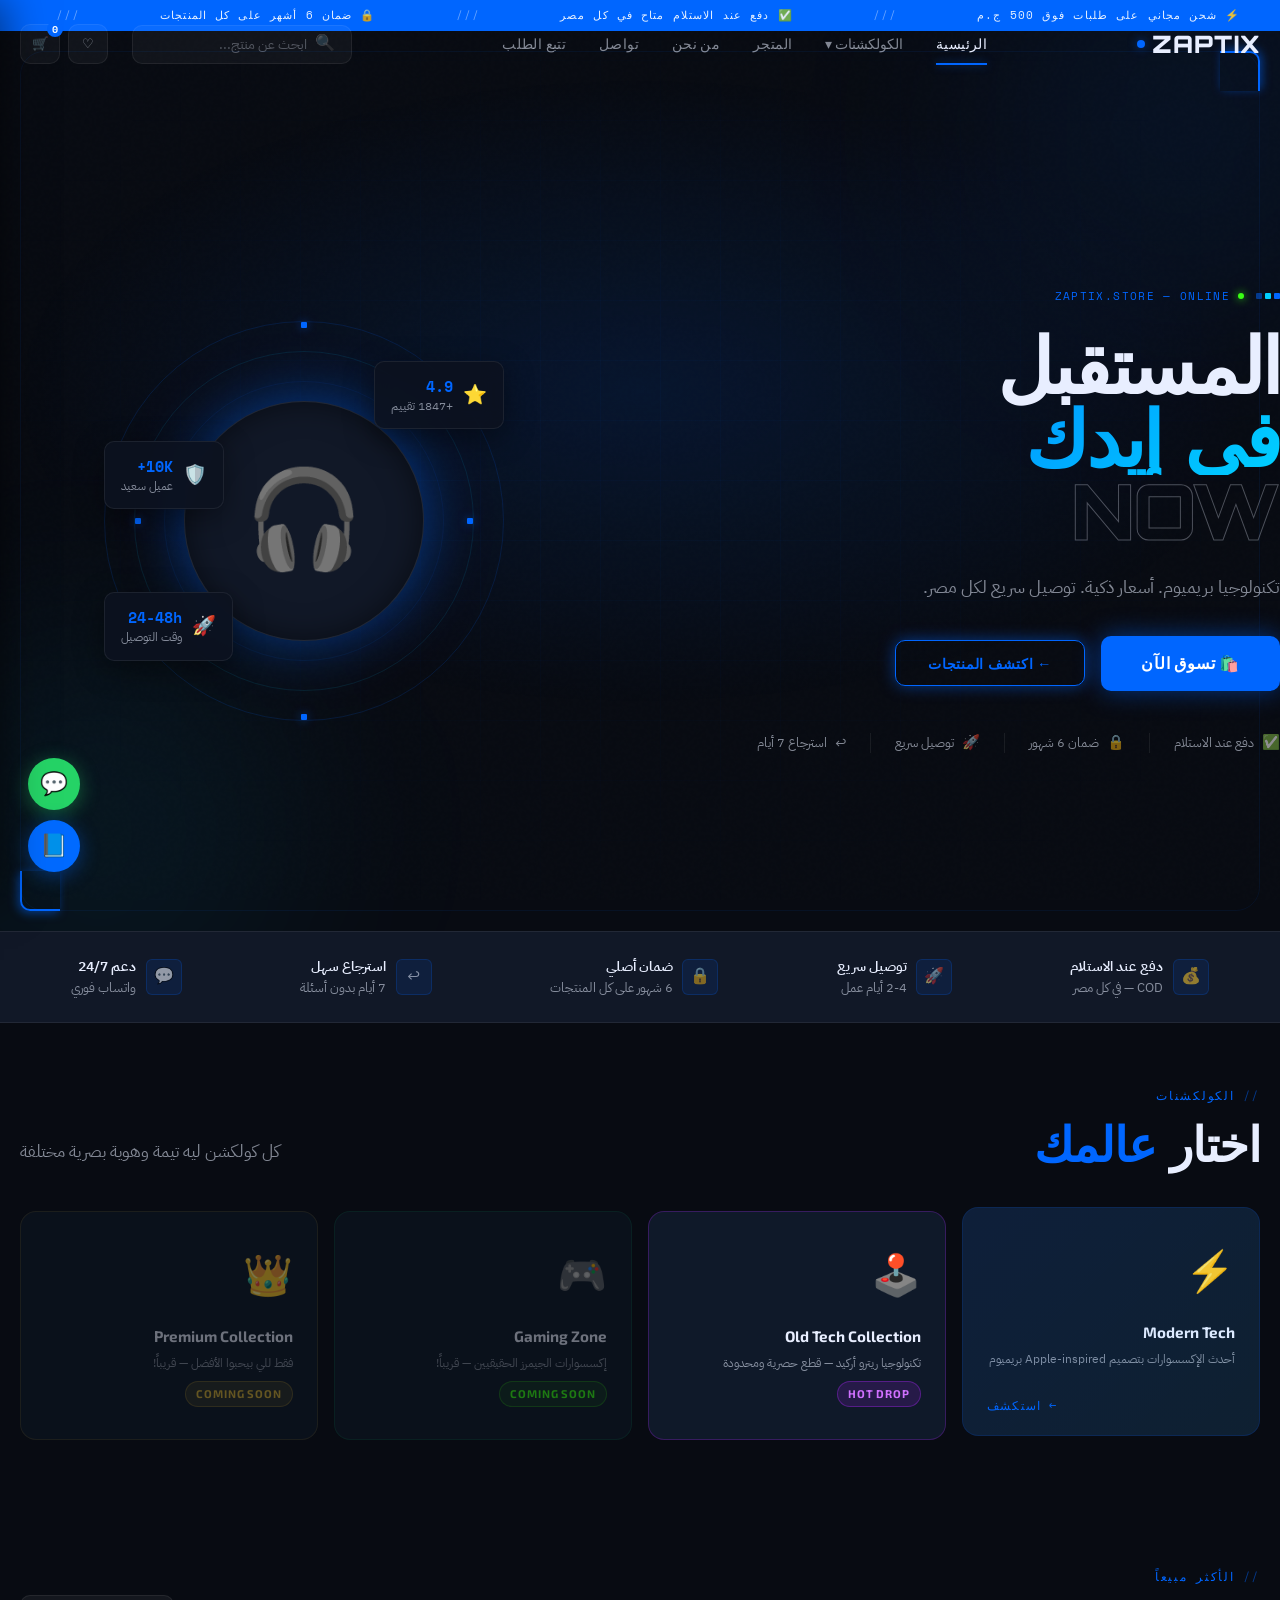
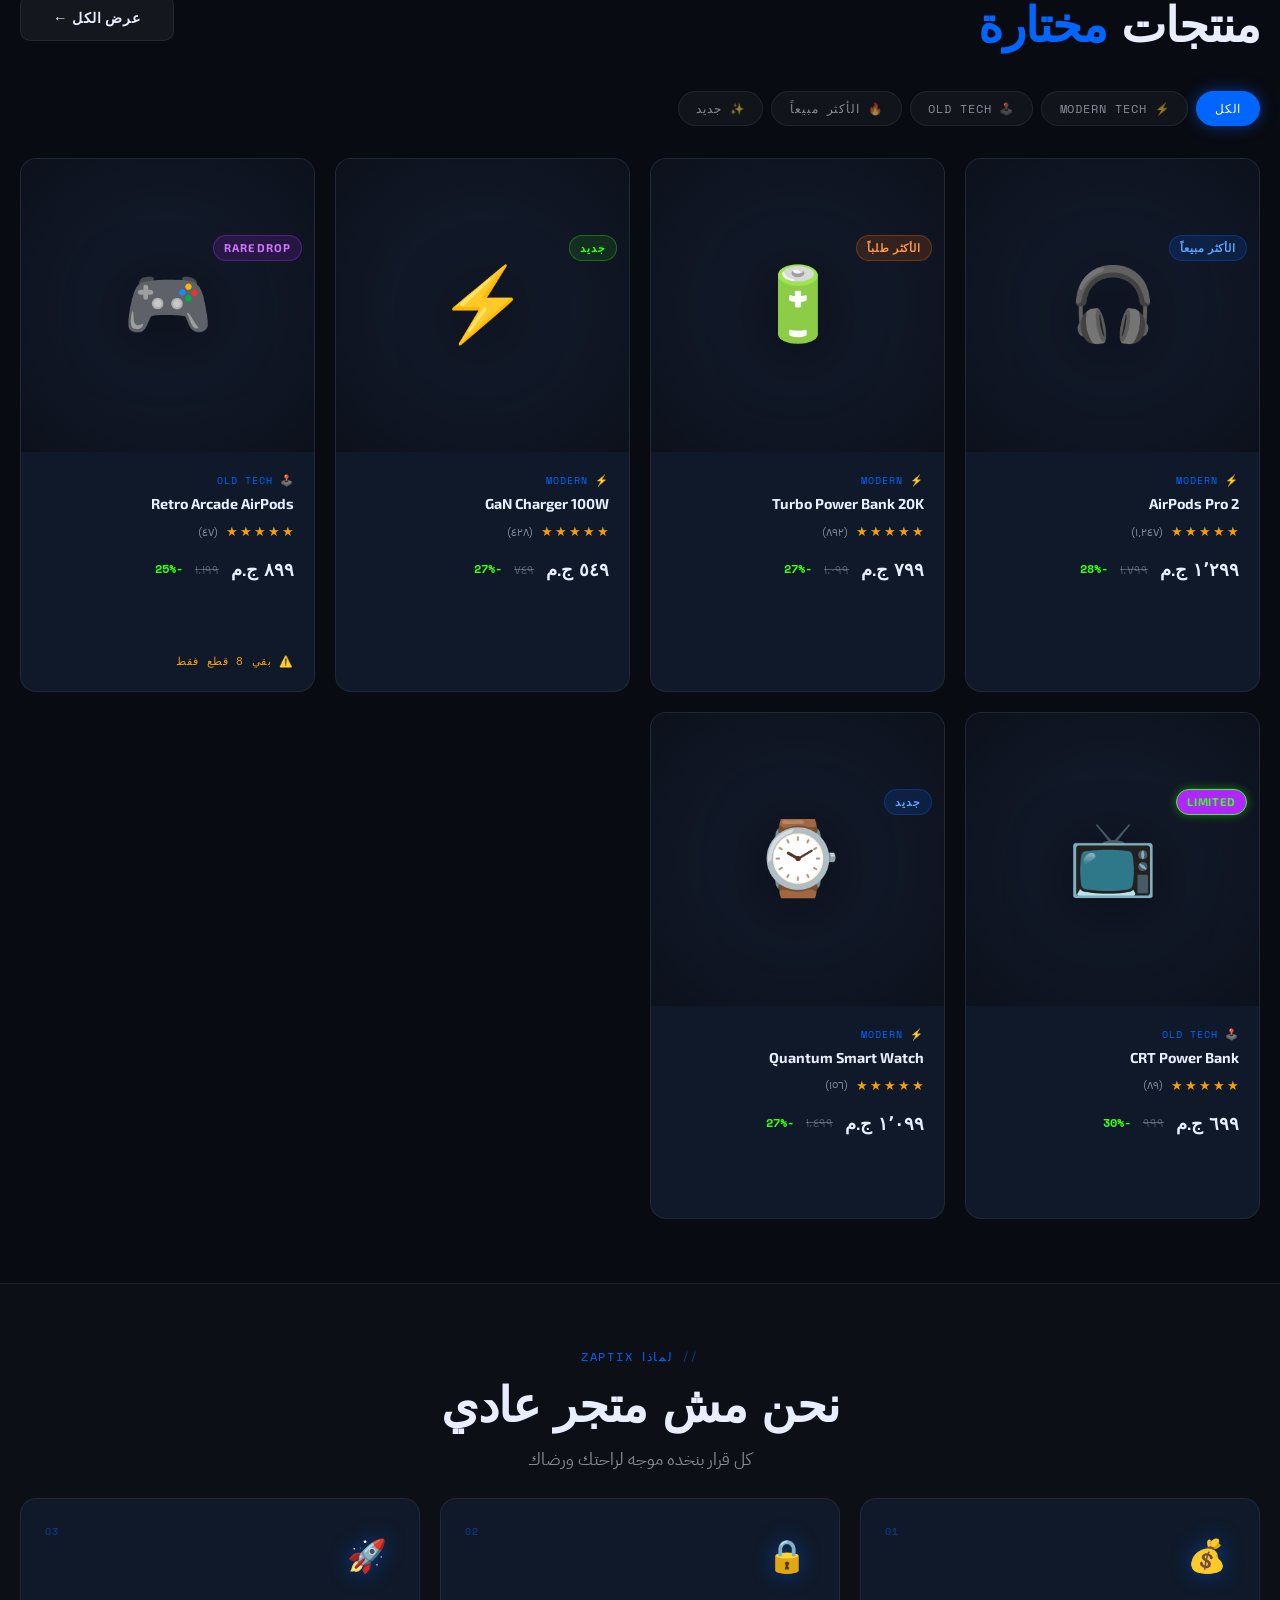
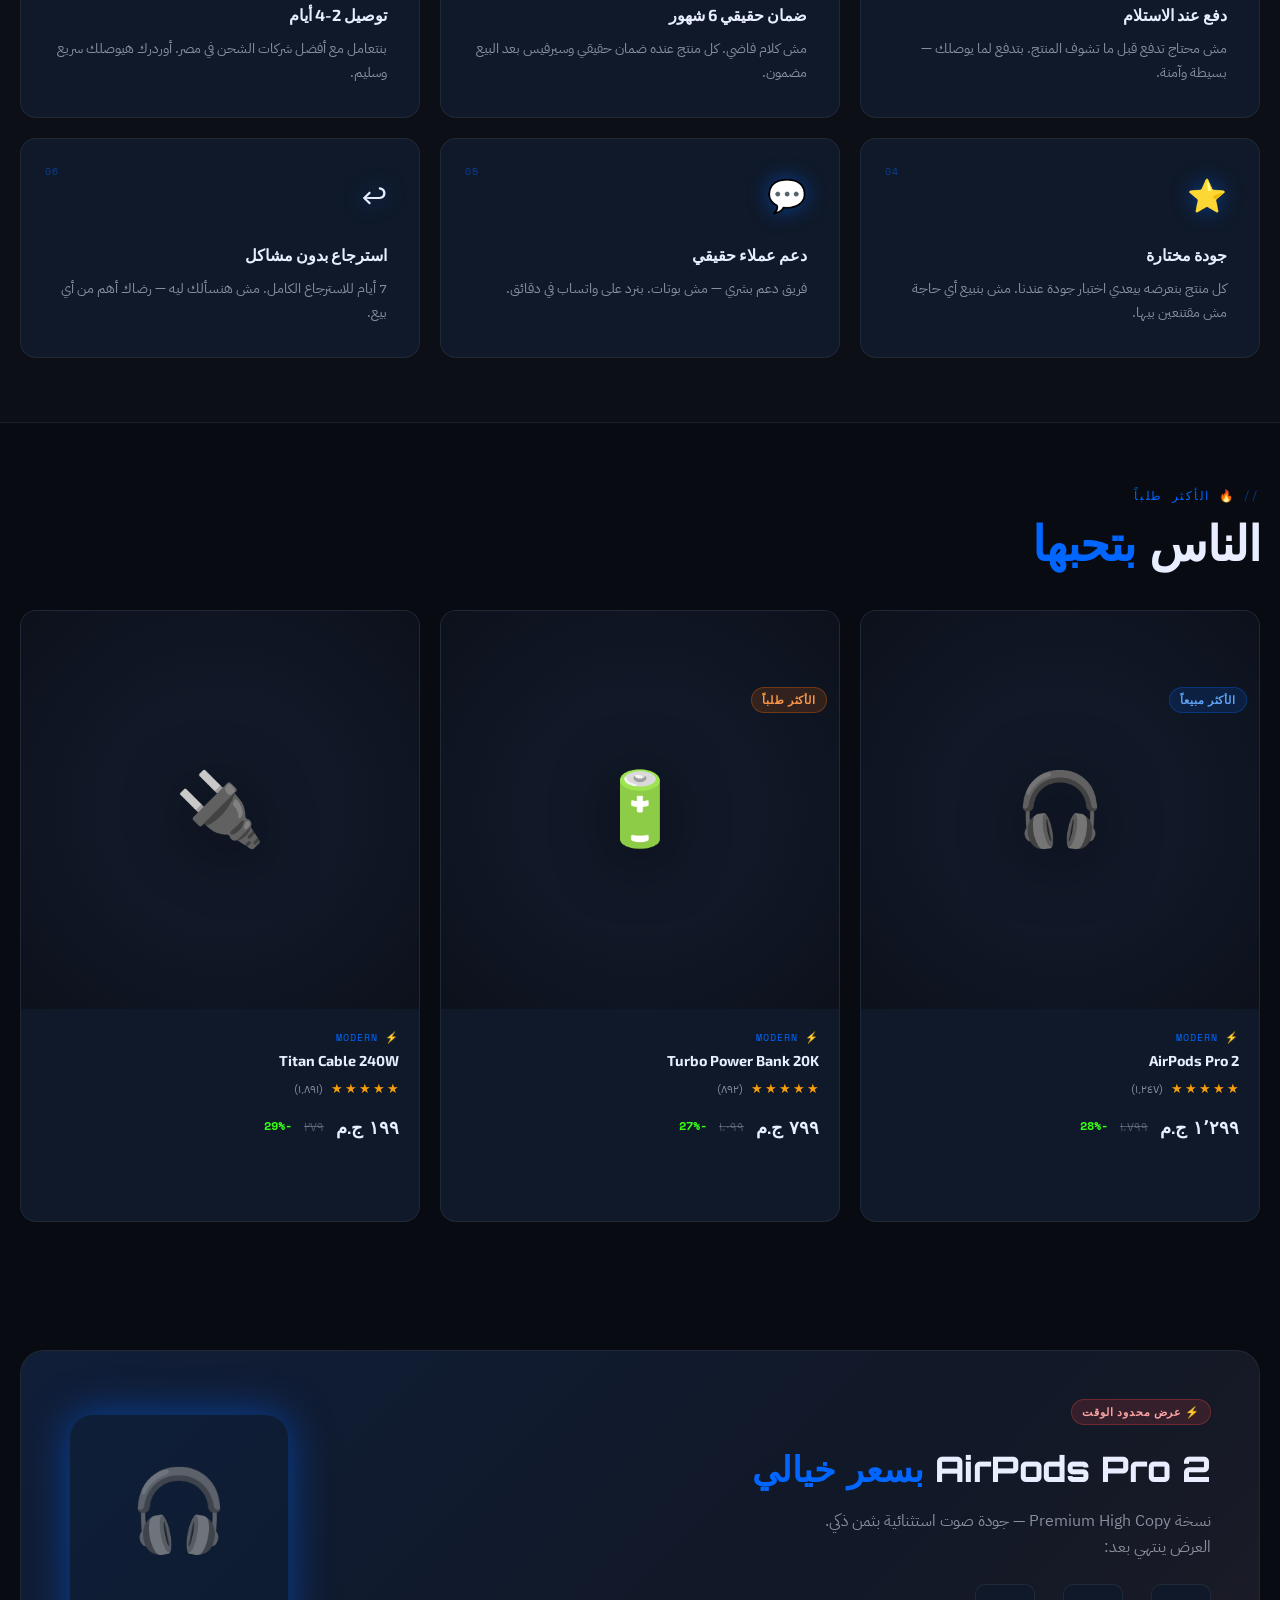
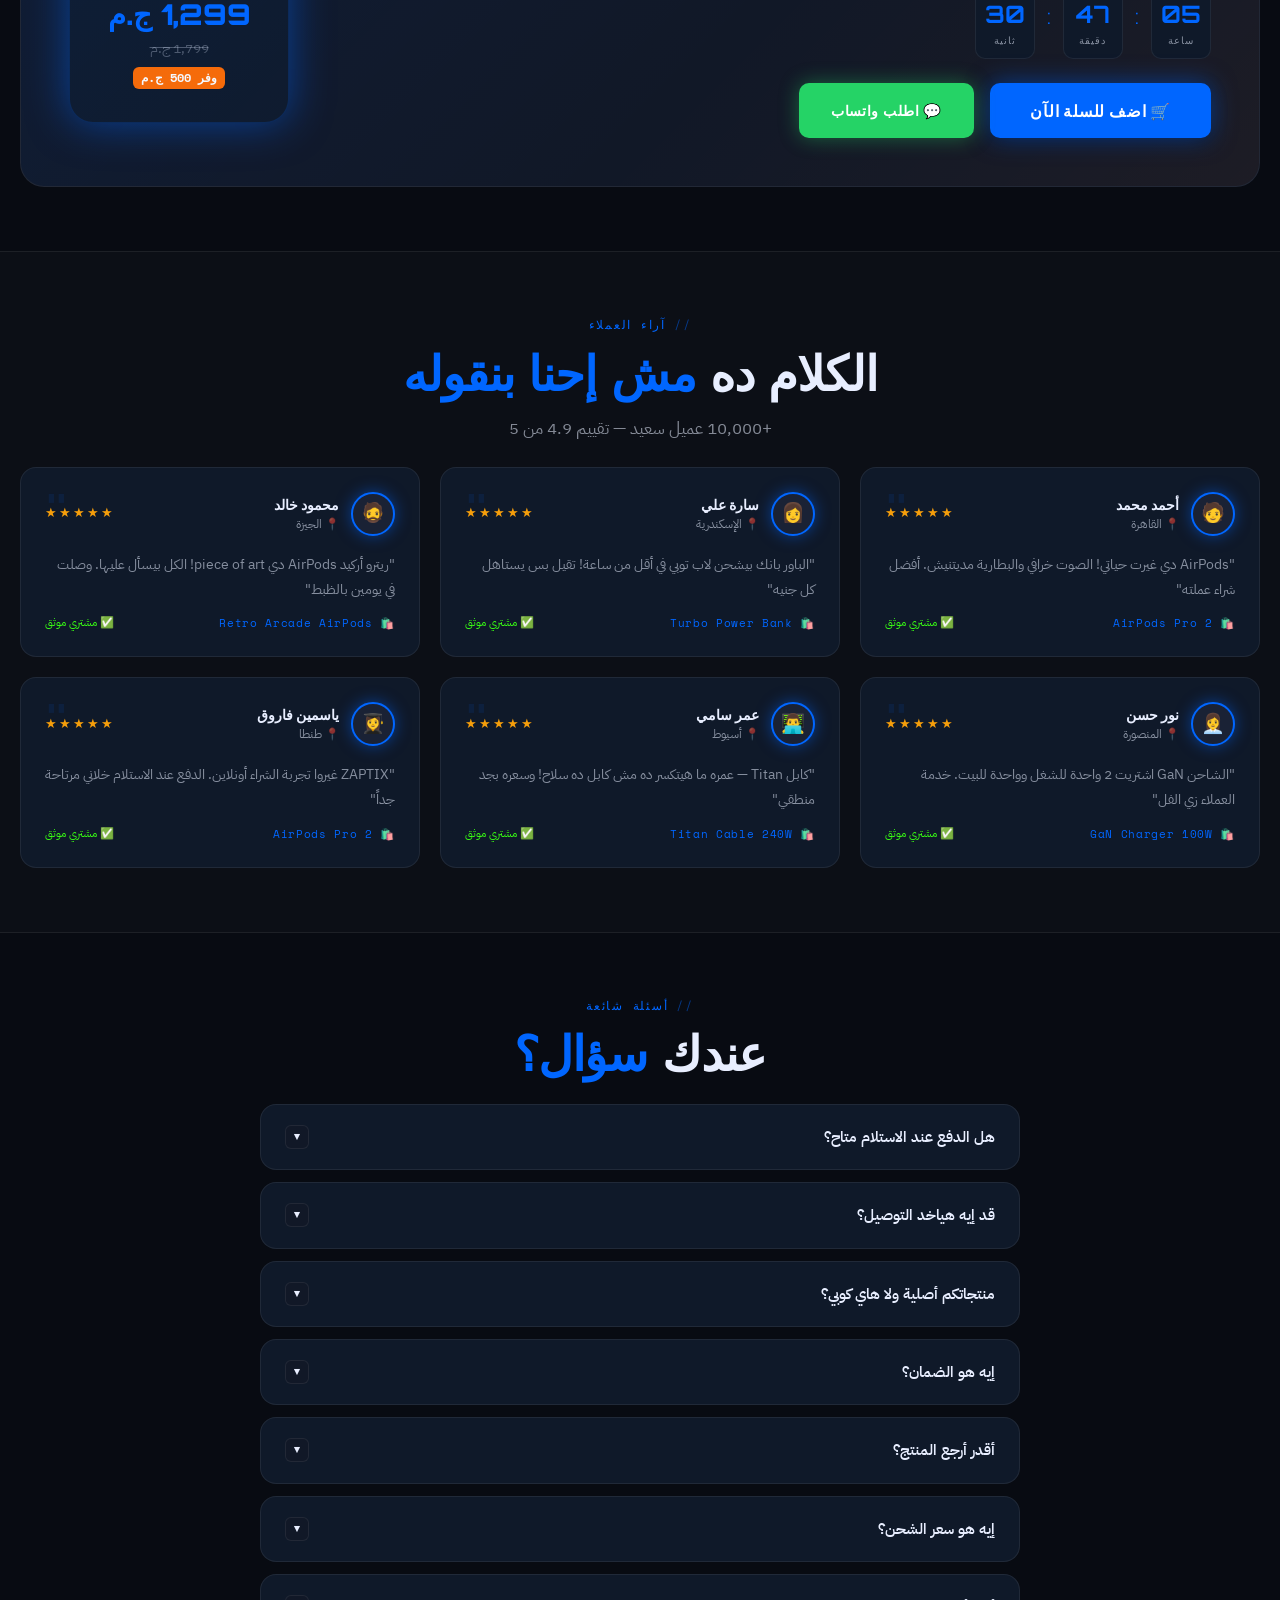
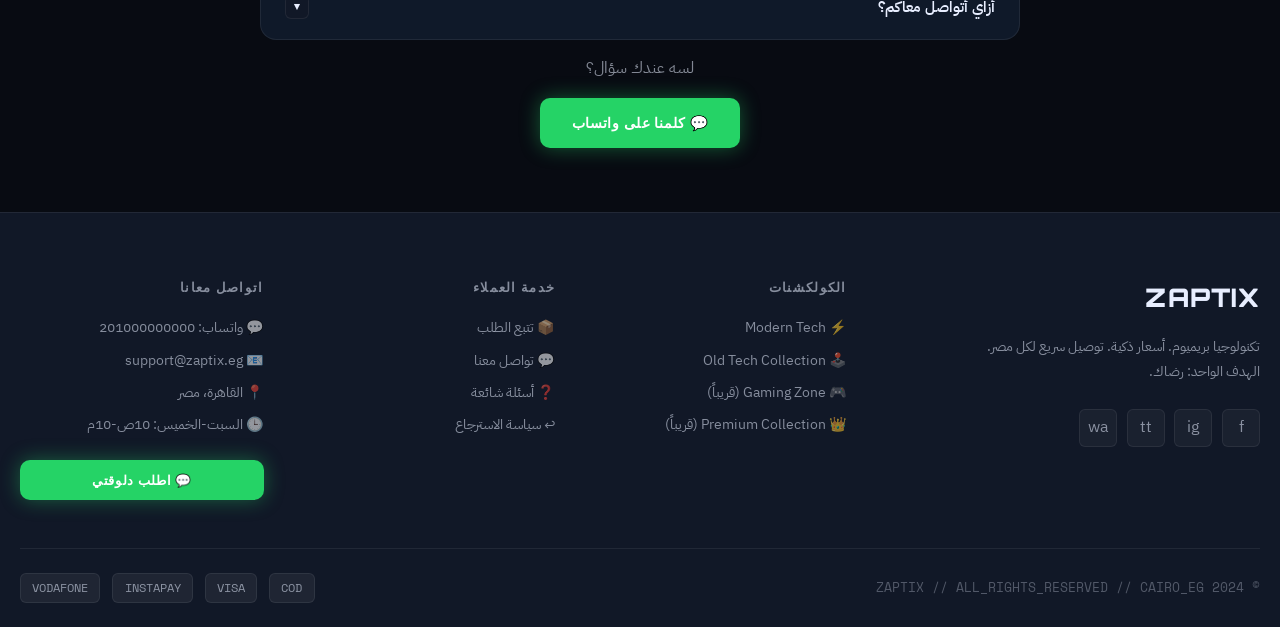
==== commit 7e4ee4a1: "Update print statement from 'Hello' to 'Goodbye'" ====
--- a/index.html
+++ b/index.html
@@ -1032,3 +1032,1588 @@
 </style>
 </head>
 <body>
+
+<!-- ===== LOADING SCREEN ===== -->
+<div id="loading">
+  <div class="loading-logo">ZAPTIX</div>
+  <div class="loading-bar"><div class="loading-bar-fill"></div></div>
+  <div class="loading-text">INITIALIZING_SYSTEM...</div>
+</div>
+
+<!-- ===== FIXED BACKGROUNDS ===== -->
+<div class="arcade-grid-bg"></div>
+<div class="scanlines-overlay"></div>
+
+<!-- ===== TICKER ===== -->
+<div class="ticker" id="ticker">
+  <div class="ticker-inner">
+    <span class="ticker-item">⚡ شحن مجاني على طلبات فوق 500 ج.م</span>
+    <span class="ticker-item ticker-sep">///</span>
+    <span class="ticker-item">✅ دفع عند الاستلام متاح في كل مصر</span>
+    <span class="ticker-item ticker-sep">///</span>
+    <span class="ticker-item">🔒 ضمان 6 أشهر على كل المنتجات</span>
+    <span class="ticker-item ticker-sep">///</span>
+    <span class="ticker-item">🚀 توصيل 2-4 أيام عمل</span>
+    <span class="ticker-item ticker-sep">///</span>
+    <span class="ticker-item">⚡ شحن مجاني على طلبات فوق 500 ج.م</span>
+    <span class="ticker-item ticker-sep">///</span>
+    <span class="ticker-item">✅ دفع عند الاستلام متاح في كل مصر</span>
+    <span class="ticker-item ticker-sep">///</span>
+    <span class="ticker-item">🔒 ضمان 6 أشهر على كل المنتجات</span>
+    <span class="ticker-item ticker-sep">///</span>
+    <span class="ticker-item">🚀 توصيل 2-4 أيام عمل</span>
+    <span class="ticker-item ticker-sep">///</span>
+  </div>
+</div>
+
+<!-- ===== NAVIGATION ===== -->
+<nav id="nav">
+  <div class="container">
+    <div class="nav-inner">
+      <a href="#" class="nav-logo" onclick="showPage('home')">
+        ZAPTIX
+        <span class="logo-dot"></span>
+      </a>
+
+      <div class="nav-links">
+        <a class="nav-link active" onclick="showPage('home')" href="#">الرئيسية</a>
+        <div class="nav-categories-btn relative" id="cat-trigger">
+          الكولكشنات ▾
+          <div class="cat-dropdown" id="cat-dropdown">
+            <div class="cat-option" onclick="switchCategory('modern-tech')">
+              <div class="cat-icon">⚡</div>
+              <div class="cat-info">
+                <h4>Modern Tech</h4>
+                <p>أحدث إكسسوارات التكنولوجيا</p>
+              </div>
+            </div>
+            <div class="cat-option" onclick="switchCategory('old-tech')">
+              <div class="cat-icon">🕹️</div>
+              <div class="cat-info">
+                <h4>Old Tech Collection</h4>
+                <p>ريترو أركيد — كولكشن حصري</p>
+              </div>
+            </div>
+            <div class="cat-option disabled">
+              <div class="cat-icon">🎮</div>
+              <div class="cat-info">
+                <h4>Gaming Zone <span class="badge badge--blue" style="font-size:0.55rem">قريباً</span></h4>
+                <p>إكسسوارات الجيمرز الحقيقيين</p>
+              </div>
+            </div>
+            <div class="cat-option disabled">
+              <div class="cat-icon">👑</div>
+              <div class="cat-info">
+                <h4>Premium Collection <span class="badge badge--gold" style="font-size:0.55rem">قريباً</span></h4>
+                <p>فقط الأفضل</p>
+              </div>
+            </div>
+          </div>
+        </div>
+        <a class="nav-link" onclick="showPage('shop')" href="#">المتجر</a>
+        <a class="nav-link" onclick="showPage('about')" href="#">من نحن</a>
+        <a class="nav-link" onclick="showPage('contact')" href="#">تواصل</a>
+        <a class="nav-link" onclick="showPage('track')" href="#">تتبع الطلب</a>
+      </div>
+
+      <div class="nav-search-bar">
+        <span style="color:var(--z-text-subtle);font-size:1rem">🔍</span>
+        <input type="text" placeholder="ابحث عن منتج..." id="nav-search" oninput="handleSearch(this.value)">
+      </div>
+      <div class="nav-actions">
+        <button class="nav-action-btn" onclick="toggleWishlistPanel()" title="المفضلة">♡</button>
+        <button class="nav-action-btn relative" onclick="openCart()" title="السلة">
+          🛒
+          <span class="nav-cart-count" id="cart-count">0</span>
+        </button>
+        <button class="mobile-menu-btn nav-action-btn" onclick="toggleMobileMenu()" id="mobile-btn">☰</button>
+      </div>
+    </div>
+  </div>
+</nav>
+
+<!-- Mobile Menu -->
+<div id="mobile-menu">
+  <div style="display:flex;align-items:center;justify-content:space-between;margin-bottom:2rem">
+    <span class="nav-logo" style="font-size:1.3rem">ZAPTIX <span class="logo-dot"></span></span>
+    <button onclick="toggleMobileMenu()" style="color:var(--z-text-muted);font-size:1.2rem">✕</button>
+  </div>
+  <a class="mobile-nav-link" onclick="showPage('home');toggleMobileMenu()" href="#"><span>🏠 الرئيسية</span> <span>›</span></a>
+  <a class="mobile-nav-link" onclick="switchCategory('modern-tech');toggleMobileMenu()" href="#"><span>⚡ Modern Tech</span> <span>›</span></a>
+  <a class="mobile-nav-link" onclick="switchCategory('old-tech');toggleMobileMenu()" href="#"><span>🕹️ Old Tech Collection</span> <span>›</span></a>
+  <a class="mobile-nav-link" onclick="showPage('shop');toggleMobileMenu()" href="#"><span>🛍️ المتجر</span> <span>›</span></a>
+  <a class="mobile-nav-link" onclick="showPage('track');toggleMobileMenu()" href="#"><span>📦 تتبع الطلب</span> <span>›</span></a>
+  <a class="mobile-nav-link" onclick="showPage('about');toggleMobileMenu()" href="#"><span>ℹ️ من نحن</span> <span>›</span></a>
+  <a class="mobile-nav-link" onclick="showPage('contact');toggleMobileMenu()" href="#"><span>💬 تواصل معنا</span> <span>›</span></a>
+  <div style="margin-top:auto;padding-top:2rem;display:flex;flex-direction:column;gap:0.75rem">
+    <a href="https://wa.me/201000000000" class="btn btn-whatsapp btn-full" target="_blank">
+      <span>💬</span> واتساب — اطلب الآن
+    </a>
+  </div>
+</div>
+
+<!-- ===== MAIN CONTENT WRAPPER ===== -->
+<div id="pages">
+
+<!-- HOME PAGE -->
+<div id="page-home">
+
+  <section id="hero">
+    <div class="hero-bg">
+      <div class="hero-radial"></div>
+      <div class="hero-corner-accent hero-corner-accent--tl"></div>
+      <div class="hero-corner-accent hero-corner-accent--br"></div>
+    </div>
+    <div class="hero-frame"></div>
+    <div class="container hero-content">
+      <div class="hero-inner">
+        <div>
+          <div class="hero-eyebrow">
+            <div class="pixel-indicator">
+              <span class="pixel-dot"></span>
+              <span class="pixel-dot"></span>
+              <span class="pixel-dot"></span>
+            </div>
+            <div class="hero-status">
+              <span class="hero-status-dot"></span>
+              ZAPTIX.STORE — ONLINE
+            </div>
+          </div>
+          <h1 class="hero-h1" id="hero-headline">
+            <span>المستقبل</span>
+            <span class="line-accent">في إيدك</span>
+            <span class="line-outline">NOW</span>
+          </h1>
+          <p class="hero-tagline" id="hero-tagline-text">
+            تكنولوجيا بريميوم. أسعار ذكية. توصيل سريع لكل مصر.<br>
+            من AirPods لباور بانك — كل حاجة محتاجها في مكان واحد.
+          </p>
+          <div class="hero-cta-group">
+            <button class="btn btn-primary btn-lg" onclick="showPage('shop')">🛍️ تسوق الآن</button>
+            <button class="btn btn-outline" onclick="document.getElementById('featured').scrollIntoView({behavior:'smooth'})">← اكتشف المنتجات</button>
+          </div>
+          <div class="hero-trust">
+            <div class="trust-item"><span class="trust-icon">✅</span> دفع عند الاستلام</div>
+            <div class="trust-divider"></div>
+            <div class="trust-item"><span class="trust-icon">🔒</span> ضمان 6 شهور</div>
+            <div class="trust-divider"></div>
+            <div class="trust-item"><span class="trust-icon">🚀</span> توصيل سريع</div>
+            <div class="trust-divider"></div>
+            <div class="trust-item"><span class="trust-icon">↩️</span> استرجاع 7 أيام</div>
+          </div>
+        </div>
+        <div class="hero-visual">
+          <div class="hero-product-ring">
+            <div class="hero-ring hero-ring-1">
+              <span class="ring-dot ring-dot-1"></span>
+              <span class="ring-dot ring-dot-3"></span>
+            </div>
+            <div class="hero-ring hero-ring-2">
+              <span class="ring-dot ring-dot-2"></span>
+              <span class="ring-dot ring-dot-4"></span>
+            </div>
+            <div class="hero-ring hero-ring-3"></div>
+            <div class="hero-product-center" id="hero-product-emoji">🎧</div>
+            <div class="hero-stat hero-stat--tl">
+              <div class="stat-icon">⭐</div>
+              <div><div class="stat-val">4.9</div><div class="stat-label">+1847 تقييم</div></div>
+            </div>
+            <div class="hero-stat hero-stat--br">
+              <div class="stat-icon">🚀</div>
+              <div><div class="stat-val">24-48h</div><div class="stat-label">وقت التوصيل</div></div>
+            </div>
+            <div class="hero-stat hero-stat--tr">
+              <div class="stat-icon">🛡️</div>
+              <div><div class="stat-val">10K+</div><div class="stat-label">عميل سعيد</div></div>
+            </div>
+          </div>
+        </div>
+      </div>
+    </div>
+  </section>
+
+  <div class="trust-bar">
+    <div class="container">
+      <div class="trust-bar-inner">
+        <div class="trust-bar-item">
+          <div class="trust-bar-icon">💰</div>
+          <div class="trust-bar-text"><strong>دفع عند الاستلام</strong><span>COD — في كل مصر</span></div>
+        </div>
+        <div class="trust-bar-item">
+          <div class="trust-bar-icon">🚀</div>
+          <div class="trust-bar-text"><strong>توصيل سريع</strong><span>2-4 أيام عمل</span></div>
+        </div>
+        <div class="trust-bar-item">
+          <div class="trust-bar-icon">🔒</div>
+          <div class="trust-bar-text"><strong>ضمان أصلي</strong><span>6 شهور على كل المنتجات</span></div>
+        </div>
+        <div class="trust-bar-item">
+          <div class="trust-bar-icon">↩️</div>
+          <div class="trust-bar-text"><strong>استرجاع سهل</strong><span>7 أيام بدون أسئلة</span></div>
+        </div>
+        <div class="trust-bar-item">
+          <div class="trust-bar-icon">💬</div>
+          <div class="trust-bar-text"><strong>دعم 24/7</strong><span>واتساب فوري</span></div>
+        </div>
+      </div>
+    </div>
+  </div>
+
+  <section class="section reveal">
+    <div class="container">
+      <div class="section-eyebrow">الكولكشنات</div>
+      <div class="flex justify-between items-center mb-6" style="flex-wrap:wrap;gap:1rem">
+        <h2 class="section-title">اختار <span class="accent">عالمك</span></h2>
+        <p class="section-subtitle text-muted">كل كولكشن ليه تيمة وهوية بصرية مختلفة</p>
+      </div>
+      <div class="cat-grid">
+        <div class="cat-card cat-card--modern active" onclick="switchCategory('modern-tech')">
+          <div class="cat-card-bg"></div>
+          <span class="cat-card-icon">⚡</span>
+          <div class="cat-card-name">Modern Tech</div>
+          <div class="cat-card-desc">أحدث الإكسسوارات بتصميم Apple-inspired بريميوم</div>
+          <div class="cat-card-arrow" style="color:#0066FF">← استكشف</div>
+        </div>
+        <div class="cat-card cat-card--oldtech" onclick="switchCategory('old-tech')">
+          <div class="cat-card-bg"></div>
+          <span class="cat-card-icon">🕹️</span>
+          <div class="cat-card-name">Old Tech Collection</div>
+          <div class="cat-card-desc">تكنولوجيا ريترو أركيد — قطع حصرية ومحدودة</div>
+          <div class="badge badge--purple" style="margin-top:0.5rem;margin-bottom:0">HOT DROP</div>
+          <div class="cat-card-arrow" style="color:#B026FF">← استكشف</div>
+        </div>
+        <div class="cat-card cat-card--gaming cat-soon">
+          <span class="cat-card-icon">🎮</span>
+          <div class="cat-card-name">Gaming Zone</div>
+          <div class="cat-card-desc">إكسسوارات الجيمرز الحقيقيين — قريباً!</div>
+          <div class="badge badge--green" style="margin-top:0.5rem">COMING SOON</div>
+        </div>
+        <div class="cat-card cat-card--premium cat-soon">
+          <span class="cat-card-icon">👑</span>
+          <div class="cat-card-name">Premium Collection</div>
+          <div class="cat-card-desc">فقط للي بيحبوا الأفضل — قريباً!</div>
+          <div class="badge badge--gold" style="margin-top:0.5rem">COMING SOON</div>
+        </div>
+      </div>
+    </div>
+  </section>
+
+  <section class="section" id="featured">
+    <div class="container">
+      <div class="flex justify-between items-center mb-6 reveal" style="flex-wrap:wrap;gap:1rem">
+        <div>
+          <div class="section-eyebrow">الأكثر مبيعاً</div>
+          <h2 class="section-title">منتجات <span class="accent">مختارة</span></h2>
+        </div>
+        <button class="btn btn-ghost" onclick="showPage('shop')">عرض الكل ←</button>
+      </div>
+      <div class="filter-bar reveal">
+        <button class="filter-btn active" onclick="filterProducts('all',this)">الكل</button>
+        <button class="filter-btn" onclick="filterProducts('modern-tech',this)">⚡ Modern Tech</button>
+        <button class="filter-btn" onclick="filterProducts('old-tech',this)">🕹️ Old Tech</button>
+        <button class="filter-btn" onclick="filterProducts('bestseller',this)">🔥 الأكثر مبيعاً</button>
+        <button class="filter-btn" onclick="filterProducts('new',this)">✨ جديد</button>
+      </div>
+      <div class="products-grid" id="featured-grid"></div>
+    </div>
+  </section>
+
+  <section class="section" style="background:rgba(255,255,255,0.015);border-top:1px solid var(--z-border);border-bottom:1px solid var(--z-border)">
+    <div class="container">
+      <div class="text-center mb-6 reveal">
+        <div class="section-eyebrow" style="justify-content:center">لماذا ZAPTIX</div>
+        <h2 class="section-title">نحن مش متجر عادي</h2>
+        <p class="section-subtitle text-muted" style="margin:0 auto">كل قرار بنخده موجه لراحتك ورضاك</p>
+      </div>
+      <div class="why-grid">
+        <div class="why-card reveal stagger-1">
+          <div class="why-number">01</div>
+          <span class="why-icon">💰</span>
+          <div class="why-title">دفع عند الاستلام</div>
+          <div class="why-desc">مش محتاج تدفع قبل ما تشوف المنتج. بتدفع لما يوصلك — بسيطة وآمنة.</div>
+        </div>
+        <div class="why-card reveal stagger-2">
+          <div class="why-number">02</div>
+          <span class="why-icon">🔒</span>
+          <div class="why-title">ضمان حقيقي 6 شهور</div>
+          <div class="why-desc">مش كلام فاضي. كل منتج عنده ضمان حقيقي وسيرفيس بعد البيع مضمون.</div>
+        </div>
+        <div class="why-card reveal stagger-3">
+          <div class="why-number">03</div>
+          <span class="why-icon">🚀</span>
+          <div class="why-title">توصيل 2-4 أيام</div>
+          <div class="why-desc">بنتعامل مع أفضل شركات الشحن في مصر. أوردرك هيوصلك سريع وسليم.</div>
+        </div>
+        <div class="why-card reveal stagger-4">
+          <div class="why-number">04</div>
+          <span class="why-icon">⭐</span>
+          <div class="why-title">جودة مختارة</div>
+          <div class="why-desc">كل منتج بنعرضه بيعدي اختبار جودة عندنا. مش بنبيع أي حاجة مش مقتنعين بيها.</div>
+        </div>
+        <div class="why-card reveal stagger-5">
+          <div class="why-number">05</div>
+          <span class="why-icon">💬</span>
+          <div class="why-title">دعم عملاء حقيقي</div>
+          <div class="why-desc">فريق دعم بشري — مش بوتات. بنرد على واتساب في دقائق.</div>
+        </div>
+        <div class="why-card reveal stagger-6">
+          <div class="why-number">06</div>
+          <span class="why-icon">↩️</span>
+          <div class="why-title">استرجاع بدون مشاكل</div>
+          <div class="why-desc">7 أيام للاسترجاع الكامل. مش هنسألك ليه — رضاك أهم من أي بيع.</div>
+        </div>
+      </div>
+    </div>
+  </section>
+
+  <section class="section">
+    <div class="container">
+      <div class="flex justify-between items-center mb-6 reveal" style="flex-wrap:wrap;gap:1rem">
+        <div>
+          <div class="section-eyebrow">🔥 الأكثر طلباً</div>
+          <h2 class="section-title">الناس <span class="accent">بتحبها</span></h2>
+        </div>
+      </div>
+      <div class="products-grid products-grid--3" id="bestsellers-grid"></div>
+    </div>
+  </section>
+
+  <section class="section reveal">
+    <div class="container">
+      <div class="offer-banner">
+        <div style="position:relative;z-index:1">
+          <div class="badge badge--red badge--live" style="margin-bottom:1rem">⚡ عرض محدود الوقت</div>
+          <h2 class="offer-title" id="offer-title-text">AirPods Pro 2 <span style="color:var(--cat-primary)">بسعر خيالي</span></h2>
+          <p class="offer-sub">نسخة Premium High Copy — جودة صوت استثنائية بثمن ذكي.<br>العرض ينتهي بعد:</p>
+          <div class="offer-countdown" id="countdown">
+            <div class="countdown-unit"><span class="countdown-num" id="cd-h">05</span><div class="countdown-label">ساعة</div></div>
+            <span class="countdown-sep">:</span>
+            <div class="countdown-unit"><span class="countdown-num" id="cd-m">47</span><div class="countdown-label">دقيقة</div></div>
+            <span class="countdown-sep">:</span>
+            <div class="countdown-unit"><span class="countdown-num" id="cd-s">33</span><div class="countdown-label">ثانية</div></div>
+          </div>
+          <div style="display:flex;gap:1rem;flex-wrap:wrap">
+            <button class="btn btn-primary btn-lg" onclick="addToCart(1)">🛒 اضف للسلة الآن</button>
+            <a href="https://wa.me/201000000000?text=عايز%20أطلب%20AirPods%20Pro%202" class="btn btn-whatsapp" target="_blank">💬 اطلب واتساب</a>
+          </div>
+        </div>
+        <div class="offer-product-display">
+          <span class="offer-emoji">🎧</span>
+          <div class="offer-price-new">1,299 ج.م</div>
+          <div class="offer-price-old">1,799 ج.م</div>
+          <div class="offer-discount-tag">وفر 500 ج.م</div>
+        </div>
+      </div>
+    </div>
+  </section>
+
+  <section class="section" style="background:rgba(255,255,255,0.015);border-top:1px solid var(--z-border);border-bottom:1px solid var(--z-border)">
+    <div class="container">
+      <div class="text-center mb-6 reveal">
+        <div class="section-eyebrow" style="justify-content:center">آراء العملاء</div>
+        <h2 class="section-title">الكلام ده <span class="accent">مش إحنا بنقوله</span></h2>
+        <p class="section-subtitle text-muted" style="margin:0 auto">+10,000 عميل سعيد — تقييم 4.9 من 5</p>
+      </div>
+      <div class="reviews-grid" id="reviews-grid"></div>
+    </div>
+  </section>
+
+  <section class="section reveal" id="faq-section">
+    <div class="container">
+      <div class="text-center mb-6">
+        <div class="section-eyebrow" style="justify-content:center">أسئلة شائعة</div>
+        <h2 class="section-title">عندك <span class="accent">سؤال؟</span></h2>
+      </div>
+      <div class="faq-list" id="faq-list"></div>
+      <div class="text-center mt-4">
+        <p class="text-muted" style="margin-bottom:1rem">لسه عندك سؤال؟</p>
+        <a href="https://wa.me/201000000000" class="btn btn-whatsapp" target="_blank">💬 كلمنا على واتساب</a>
+      </div>
+    </div>
+  </section>
+
+</div><!-- end page-home -->
+
+<!-- SHOP PAGE -->
+<div id="page-shop" class="hidden">
+  <div class="page-hero">
+    <div class="hero-radial"></div>
+    <div class="container" style="position:relative;z-index:1">
+      <div class="section-eyebrow">المتجر الكامل</div>
+      <h1 class="page-title">كل <span style="color:var(--cat-primary)">المنتجات</span></h1>
+      <p class="text-muted mt-2" style="font-size:0.95rem">اختار من كولكشن ZAPTIX الكاملة</p>
+    </div>
+  </div>
+  <section class="section">
+    <div class="container">
+      <div class="flex justify-between items-center mb-6" style="flex-wrap:wrap;gap:1rem">
+        <div class="filter-bar" style="margin-bottom:0">
+          <button class="filter-btn active" onclick="filterProducts('all',this,'shop-grid')">الكل</button>
+          <button class="filter-btn" onclick="filterProducts('modern-tech',this,'shop-grid')">⚡ Modern Tech</button>
+          <button class="filter-btn" onclick="filterProducts('old-tech',this,'shop-grid')">🕹️ Old Tech</button>
+          <button class="filter-btn" onclick="filterProducts('bestseller',this,'shop-grid')">🔥 الأكثر مبيعاً</button>
+          <button class="filter-btn" onclick="filterProducts('new',this,'shop-grid')">✨ جديد</button>
+        </div>
+        <div class="nav-search-bar" style="width:240px;display:flex">
+          <span style="color:var(--z-text-subtle)">🔍</span>
+          <input type="text" placeholder="ابحث..." oninput="handleSearch(this.value,'shop-grid')">
+        </div>
+      </div>
+      <div class="products-grid" id="shop-grid"></div>
+    </div>
+  </section>
+</div>
+
+<!-- ABOUT PAGE -->
+<div id="page-about" class="hidden">
+  <div class="page-hero">
+    <div class="hero-radial"></div>
+    <div class="container" style="position:relative;z-index:1">
+      <div class="section-eyebrow">من نحن</div>
+      <h1 class="page-title">قصة <span style="color:var(--cat-primary)">ZAPTIX</span></h1>
+    </div>
+  </div>
+  <section class="section">
+    <div class="container" style="max-width:800px;margin:0 auto">
+      <div class="card" style="padding:3rem;margin-bottom:2rem">
+        <h2 style="font-family:var(--font-display);font-size:1.5rem;margin-bottom:1.25rem;color:var(--cat-primary)">مش متجر عادي</h2>
+        <p style="color:var(--z-text-muted);line-height:2;font-size:1rem;margin-bottom:1.25rem">
+          ZAPTIX اتأسست بهدف واحد بسيط: إن كل محب تكنولوجيا في مصر يقدر يحصل على إكسسوارات بريميوم بأسعار ذكية وخدمة استثنائية.
+        </p>
+        <p style="color:var(--z-text-muted);line-height:2;font-size:1rem;margin-bottom:1.25rem">
+          بنؤمن إن التكنولوجيا مش رفاهية — هي أسلوب حياة. ولذلك بنختار كل منتج بعناية فائقة عشان يكون يستاهل ثقتك وفلوسك.
+        </p>
+        <p style="color:var(--z-text-muted);line-height:2;font-size:1rem">
+          من AirPods للباور بانك للشواحن السريعة — كل حاجة عندنا بتعدي اختبار جودة حقيقي قبل ما توصلك.
+        </p>
+      </div>
+      <div class="why-grid" style="grid-template-columns:repeat(3,1fr)">
+        <div class="why-card text-center" style="text-align:center">
+          <span class="why-icon">10K+</span>
+          <div class="why-title">عميل سعيد</div>
+        </div>
+        <div class="why-card text-center" style="text-align:center">
+          <span class="why-icon">4.9⭐</span>
+          <div class="why-title">متوسط التقييم</div>
+        </div>
+        <div class="why-card text-center" style="text-align:center">
+          <span class="why-icon">6ش</span>
+          <div class="why-title">ضمان كل منتج</div>
+        </div>
+      </div>
+    </div>
+  </section>
+</div>
+
+<!-- CONTACT PAGE -->
+<div id="page-contact" class="hidden">
+  <div class="page-hero">
+    <div class="hero-radial"></div>
+    <div class="container" style="position:relative;z-index:1">
+      <div class="section-eyebrow">تواصل معنا</div>
+      <h1 class="page-title">إحنا <span style="color:var(--cat-primary)">هنا</span></h1>
+    </div>
+  </div>
+  <section class="section">
+    <div class="container" style="max-width:700px;margin:0 auto">
+      <div style="display:grid;grid-template-columns:1fr 1fr;gap:1.25rem;margin-bottom:2rem">
+        <a href="https://wa.me/201000000000" class="card" style="padding:2rem;text-align:center;text-decoration:none;cursor:pointer;display:flex;flex-direction:column;align-items:center;gap:0.75rem;transition:all 0.3s" target="_blank">
+          <span style="font-size:2.5rem">💬</span>
+          <div style="font-family:var(--font-ui);font-weight:700">واتساب</div>
+          <div style="font-size:0.82rem;color:var(--z-text-muted)">أسرع طريقة للتواصل<br>بنرد في دقائق</div>
+          <div class="btn btn-whatsapp btn-sm" style="margin-top:0.5rem">إبدأ محادثة</div>
+        </a>
+        <a href="https://m.me/zaptix" class="card" style="padding:2rem;text-align:center;text-decoration:none;cursor:pointer;display:flex;flex-direction:column;align-items:center;gap:0.75rem;transition:all 0.3s" target="_blank">
+          <span style="font-size:2.5rem">📘</span>
+          <div style="font-family:var(--font-ui);font-weight:700">ماسنجر</div>
+          <div style="font-size:0.82rem;color:var(--z-text-muted)">تواصل عبر فيسبوك<br>متاحين 7 أيام الأسبوع</div>
+          <div class="btn btn-ghost btn-sm" style="margin-top:0.5rem">كلمنا</div>
+        </a>
+      </div>
+      <div class="card" style="padding:2rem">
+        <h3 style="font-family:var(--font-ui);font-weight:700;margin-bottom:1.5rem">اوعى تتردد</h3>
+        <div style="display:flex;flex-direction:column;gap:1rem">
+          <div style="display:flex;align-items:center;gap:1rem;padding:1rem;background:var(--z-surface);border-radius:var(--r-md);border:1px solid var(--z-border)">
+            <span style="font-size:1.4rem">📱</span>
+            <div><div style="font-size:0.75rem;color:var(--z-text-muted);font-family:var(--font-mono)">واتساب / تليفون</div><div style="font-weight:600">+20 100 000 0000</div></div>
+          </div>
+          <div style="display:flex;align-items:center;gap:1rem;padding:1rem;background:var(--z-surface);border-radius:var(--r-md);border:1px solid var(--z-border)">
+            <span style="font-size:1.4rem">📧</span>
+            <div><div style="font-size:0.75rem;color:var(--z-text-muted);font-family:var(--font-mono)">إيميل</div><div style="font-weight:600">support@zaptix.eg</div></div>
+          </div>
+          <div style="display:flex;align-items:center;gap:1rem;padding:1rem;background:var(--z-surface);border-radius:var(--r-md);border:1px solid var(--z-border)">
+            <span style="font-size:1.4rem">🕒</span>
+            <div><div style="font-size:0.75rem;color:var(--z-text-muted);font-family:var(--font-mono)">ساعات العمل</div><div style="font-weight:600">السبت - الخميس: 10 ص - 10 م</div></div>
+          </div>
+        </div>
+      </div>
+    </div>
+  </section>
+</div>
+
+<!-- TRACK ORDER PAGE -->
+<div id="page-track" class="hidden">
+  <div class="page-hero">
+    <div class="hero-radial"></div>
+    <div class="container" style="position:relative;z-index:1">
+      <div class="section-eyebrow">تتبع الطلب</div>
+      <h1 class="page-title">وين <span style="color:var(--cat-primary)">طلبك؟</span></h1>
+    </div>
+  </div>
+  <section class="section">
+    <div class="container" style="max-width:560px;margin:0 auto">
+      <div class="card" style="padding:2.5rem;text-align:center">
+        <span style="font-size:3.5rem;display:block;margin-bottom:1.5rem">📦</span>
+        <p style="color:var(--z-text-muted);margin-bottom:2rem;line-height:1.8">ادخل رقم طلبك أو رقم تليفونك وهنوريلك مكان الطلب فين</p>
+        <input type="text" placeholder="رقم الطلب أو رقم التليفون" id="track-input"
+          style="width:100%;background:var(--z-surface);border:1px solid var(--z-border);border-radius:var(--r-md);padding:0.9rem 1.25rem;color:var(--z-text);font-size:0.95rem;outline:none;margin-bottom:1rem;font-family:var(--font-arabic);text-align:center">
+        <button class="btn btn-primary btn-full" onclick="trackOrder()">🔍 تتبع الطلب</button>
+        <div id="track-result" style="margin-top:1.5rem;display:none"></div>
+        <div class="pixel-divider" style="margin:1.5rem 0"></div>
+        <p style="font-size:0.85rem;color:var(--z-text-muted)">أو تواصل معنا مباشرة:</p>
+        <a href="https://wa.me/201000000000" class="btn btn-whatsapp btn-full" style="margin-top:0.75rem" target="_blank">💬 واتساب للاستفسار</a>
+      </div>
+    </div>
+  </section>
+</div>
+
+<!-- WISHLIST PAGE -->
+<div id="page-wishlist" class="hidden">
+  <div class="page-hero">
+    <div class="hero-radial"></div>
+    <div class="container" style="position:relative;z-index:1">
+      <div class="section-eyebrow">المفضلة</div>
+      <h1 class="page-title">قائمة <span style="color:var(--cat-primary)">الأمنيات</span></h1>
+    </div>
+  </div>
+  <section class="section">
+    <div class="container">
+      <div class="products-grid" id="wishlist-grid"></div>
+      <div id="wishlist-empty" style="text-align:center;padding:4rem;display:none">
+        <span style="font-size:4rem;display:block;margin-bottom:1rem">♡</span>
+        <p style="color:var(--z-text-muted)">مفضلتك فاضية — ابدأ بإضافة منتجات!</p>
+        <button class="btn btn-primary" style="margin-top:1rem" onclick="showPage('shop')">تصفح المتجر</button>
+      </div>
+    </div>
+  </section>
+</div>
+
+<!-- CHECKOUT PAGE -->
+<div id="page-checkout" class="hidden">
+  <div class="page-hero">
+    <div class="hero-radial"></div>
+    <div class="container" style="position:relative;z-index:1">
+      <div class="section-eyebrow">الدفع</div>
+      <h1 class="page-title">إتمام <span style="color:var(--cat-primary)">الطلب</span></h1>
+    </div>
+  </div>
+  <section class="section">
+    <div class="container" style="max-width:900px;margin:0 auto">
+      <div style="display:grid;grid-template-columns:1fr 380px;gap:2rem;align-items:start" id="checkout-inner">
+        <div>
+          <div style="background:rgba(57,255,20,0.08);border:1px solid rgba(57,255,20,0.2);border-radius:var(--r-md);padding:1rem 1.25rem;margin-bottom:2rem;display:flex;align-items:center;gap:0.75rem">
+            <span style="font-size:1.5rem">✅</span>
+            <div>
+              <div style="font-weight:700;color:#39FF14;font-size:0.9rem">دفع عند الاستلام (COD)</div>
+              <div style="font-size:0.8rem;color:var(--z-text-muted)">مش محتاج تدفع دلوقتي — بتدفع لما يوصلك الأوردر</div>
+            </div>
+          </div>
+          <div class="card" style="padding:2rem">
+            <h3 style="font-family:var(--font-ui);font-weight:700;margin-bottom:1.5rem">بيانات الشحن</h3>
+            <div style="display:grid;grid-template-columns:1fr 1fr;gap:1rem;margin-bottom:1rem">
+              <div>
+                <label style="font-size:0.8rem;color:var(--z-text-muted);display:block;margin-bottom:0.4rem">الاسم الأول *</label>
+                <input type="text" id="co-fname" placeholder="أحمد" class="checkout-input">
+              </div>
+              <div>
+                <label style="font-size:0.8rem;color:var(--z-text-muted);display:block;margin-bottom:0.4rem">اسم العائلة *</label>
+                <input type="text" id="co-lname" placeholder="محمد" class="checkout-input">
+              </div>
+            </div>
+            <div style="margin-bottom:1rem">
+              <label style="font-size:0.8rem;color:var(--z-text-muted);display:block;margin-bottom:0.4rem">رقم التليفون *</label>
+              <input type="tel" id="co-phone" placeholder="01XXXXXXXXX" class="checkout-input" dir="ltr">
+            </div>
+            <div style="margin-bottom:1rem">
+              <label style="font-size:0.8rem;color:var(--z-text-muted);display:block;margin-bottom:0.4rem">المحافظة *</label>
+              <select id="co-gov" class="checkout-input">
+                <option value="">اختر المحافظة</option>
+                <option>القاهرة</option><option>الجيزة</option><option>الإسكندرية</option>
+                <option>الشرقية</option><option>القليوبية</option><option>المنوفية</option>
+                <option>الغربية</option><option>كفر الشيخ</option><option>دمياط</option>
+                <option>الدقهلية</option><option>البحيرة</option><option>الإسماعيلية</option>
+                <option>بورسعيد</option><option>السويس</option><option>الفيوم</option>
+                <option>بني سويف</option><option>المنيا</option><option>أسيوط</option>
+                <option>سوهاج</option><option>قنا</option><option>الأقصر</option><option>أسوان</option>
+                <option>البحر الأحمر</option><option>الوادي الجديد</option><option>مطروح</option>
+                <option>شمال سيناء</option><option>جنوب سيناء</option>
+              </select>
+            </div>
+            <div style="margin-bottom:1rem">
+              <label style="font-size:0.8rem;color:var(--z-text-muted);display:block;margin-bottom:0.4rem">العنوان التفصيلي *</label>
+              <textarea id="co-address" placeholder="الشارع، رقم المبنى، الدور، رقم الشقة" class="checkout-input" rows="3"></textarea>
+            </div>
+            <div style="margin-bottom:1rem">
+              <label style="font-size:0.8rem;color:var(--z-text-muted);display:block;margin-bottom:0.4rem">ملاحظات (اختياري)</label>
+              <textarea id="co-notes" placeholder="أي تعليمات خاصة للتوصيل..." class="checkout-input" rows="2"></textarea>
+            </div>
+            <div style="display:flex;gap:0.75rem;margin-top:0.5rem">
+              <input type="text" id="co-discount" placeholder="كود الخصم (اختياري)" class="checkout-input" style="flex:1">
+              <button class="btn btn-ghost" onclick="applyDiscount()">تفعيل</button>
+            </div>
+            <div id="discount-msg" style="margin-top:0.5rem;font-size:0.82rem;display:none"></div>
+          </div>
+        </div>
+        <div>
+          <div class="card" style="padding:1.75rem;position:sticky;top:80px">
+            <h3 style="font-family:var(--font-ui);font-weight:700;margin-bottom:1.25rem">ملخص الطلب</h3>
+            <div id="checkout-items" style="margin-bottom:1.25rem"></div>
+            <div class="pixel-divider"></div>
+            <div style="margin:1rem 0;display:flex;flex-direction:column;gap:0.5rem;font-size:0.9rem">
+              <div style="display:flex;justify-content:space-between">
+                <span style="color:var(--z-text-muted)">المجموع</span>
+                <span id="co-subtotal">0 ج.م</span>
+              </div>
+              <div style="display:flex;justify-content:space-between" id="co-discount-row" style="display:none">
+                <span style="color:#39FF14">خصم</span>
+                <span style="color:#39FF14" id="co-discount-val">0 ج.م</span>
+              </div>
+              <div style="display:flex;justify-content:space-between">
+                <span style="color:var(--z-text-muted)">الشحن</span>
+                <span style="color:#39FF14">مجاني 🎉</span>
+              </div>
+            </div>
+            <div class="pixel-divider"></div>
+            <div style="display:flex;justify-content:space-between;align-items:center;margin-top:1rem;margin-bottom:1.5rem">
+              <span style="font-family:var(--font-ui);font-weight:700">الإجمالي</span>
+              <span style="font-family:var(--font-display);font-size:1.5rem;color:var(--cat-primary)" id="co-total">0 ج.م</span>
+            </div>
+            <div class="cart-cod-note" style="margin-bottom:1rem">✅ الدفع عند الاستلام — مش محتاج تدفع دلوقتي</div>
+            <button class="btn btn-primary btn-full btn-lg" onclick="placeOrder()">🚀 تأكيد الطلب</button>
+            <a href="https://wa.me/201000000000" class="btn btn-whatsapp btn-full" style="margin-top:0.75rem" target="_blank">💬 اطلب عبر واتساب</a>
+          </div>
+        </div>
+      </div>
+    </div>
+  </section>
+</div>
+
+<!-- ORDER SUCCESS PAGE -->
+<div id="page-success" class="hidden">
+  <section class="section" style="min-height:80vh;display:flex;align-items:center">
+    <div class="container" style="max-width:560px;margin:0 auto;text-align:center">
+      <div class="hero-radial"></div>
+      <div style="font-size:5rem;display:block;margin-bottom:1.5rem;animation:productFloat 3s ease-in-out infinite">🎉</div>
+      <h1 style="font-family:var(--font-display);font-size:2.5rem;font-weight:900;margin-bottom:1rem">
+        تم الطلب <span style="color:var(--cat-primary)">بنجاح!</span>
+      </h1>
+      <p style="color:var(--z-text-muted);line-height:1.8;margin-bottom:2rem">
+        شكراً ليك! هنتواصل معاك على التليفون خلال 24 ساعة لتأكيد الطلب.<br>
+        رقم طلبك: <span style="font-family:var(--font-mono);color:var(--cat-primary)" id="order-num">#000000</span>
+      </p>
+      <div style="background:rgba(57,255,20,0.08);border:1px solid rgba(57,255,20,0.2);border-radius:var(--r-lg);padding:1.5rem;margin-bottom:2rem">
+        <div style="font-size:0.9rem;color:#39FF14;font-weight:600">✅ الدفع عند الاستلام</div>
+        <div style="font-size:0.82rem;color:var(--z-text-muted);margin-top:0.4rem">مش محتاج تدفع حاجة دلوقتي</div>
+      </div>
+      <div style="display:flex;gap:1rem;justify-content:center;flex-wrap:wrap">
+        <button class="btn btn-primary" onclick="showPage('home')">العودة للرئيسية</button>
+        <a href="https://wa.me/201000000000" class="btn btn-whatsapp" target="_blank">💬 تواصل معنا</a>
+      </div>
+    </div>
+  </section>
+</div>
+
+</div><!-- end #pages -->
+
+<!-- FOOTER -->
+<footer id="footer">
+  <div class="container">
+    <div class="footer-grid">
+      <div>
+        <div class="footer-brand-logo" id="footer-store-name">ZAPTIX <span class="logo-dot"></span></div>
+        <p class="footer-desc">تكنولوجيا بريميوم. أسعار ذكية. توصيل سريع لكل مصر. الهدف الواحد: رضاك.</p>
+        <div class="footer-social">
+          <a href="https://facebook.com/zaptix" class="social-btn" target="_blank" id="footer-fb">f</a>
+          <a href="https://instagram.com/zaptix" class="social-btn" target="_blank" id="footer-ig">ig</a>
+          <a href="https://tiktok.com/@zaptix" class="social-btn" target="_blank" id="footer-tt">tt</a>
+          <a href="https://wa.me/201000000000" class="social-btn" target="_blank" id="footer-wa-social">wa</a>
+        </div>
+      </div>
+      <div>
+        <div class="footer-col-title">الكولكشنات</div>
+        <div class="footer-links">
+          <a class="footer-link" onclick="switchCategory('modern-tech')" href="#">⚡ Modern Tech</a>
+          <a class="footer-link" onclick="switchCategory('old-tech')" href="#">🕹️ Old Tech Collection</a>
+          <a class="footer-link" href="#">🎮 Gaming Zone (قريباً)</a>
+          <a class="footer-link" href="#">👑 Premium Collection (قريباً)</a>
+        </div>
+      </div>
+      <div>
+        <div class="footer-col-title">خدمة العملاء</div>
+        <div class="footer-links">
+          <a class="footer-link" onclick="showPage('track')" href="#">📦 تتبع الطلب</a>
+          <a class="footer-link" onclick="showPage('contact')" href="#">💬 تواصل معنا</a>
+          <a class="footer-link" href="#faq-section" onclick="showPage('home')">❓ أسئلة شائعة</a>
+          <a class="footer-link" href="#">↩️ سياسة الاسترجاع</a>
+        </div>
+      </div>
+      <div>
+        <div class="footer-col-title">اتواصل معانا</div>
+        <div class="footer-links">
+          <a href="https://wa.me/201000000000" class="footer-link" target="_blank" id="footer-wa-link">💬 واتساب: 01000000000</a>
+          <a href="mailto:support@zaptix.eg" class="footer-link" id="footer-email-link">📧 support@zaptix.eg</a>
+          <span class="footer-link">📍 القاهرة، مصر</span>
+          <span class="footer-link">🕒 السبت-الخميس: 10ص-10م</span>
+        </div>
+        <div style="margin-top:1.5rem">
+          <a href="https://wa.me/201000000000" class="btn btn-whatsapp btn-sm btn-full" target="_blank" id="footer-wa-btn">💬 اطلب دلوقتي</a>
+        </div>
+      </div>
+    </div>
+    <div class="footer-bottom">
+      <span class="footer-copyright">© 2024 ZAPTIX // ALL_RIGHTS_RESERVED // CAIRO_EG</span>
+      <div class="footer-payment">
+        <span class="payment-badge">COD</span>
+        <span class="payment-badge">VISA</span>
+        <span class="payment-badge">INSTAPAY</span>
+        <span class="payment-badge">VODAFONE</span>
+      </div>
+    </div>
+  </div>
+</footer>
+
+<!-- CART SIDEBAR -->
+<div id="cart-overlay" onclick="closeCart()"></div>
+<div id="cart-sidebar">
+  <div class="cart-head">
+    <div class="cart-title">السلة 🛒</div>
+    <button onclick="closeCart()" style="color:var(--z-text-muted);font-size:1.1rem;transition:color 0.2s" onmouseover="this.style.color='var(--z-text)'" onmouseout="this.style.color='var(--z-text-muted)'">✕</button>
+  </div>
+  <div class="cart-body" id="cart-body">
+    <div class="cart-empty" id="cart-empty">
+      <span class="cart-empty-icon">🛒</span>
+      <p>السلة فاضية</p>
+      <button class="btn btn-ghost" style="margin-top:1rem" onclick="closeCart();showPage('shop')">تسوق الآن</button>
+    </div>
+  </div>
+  <div class="cart-foot" id="cart-foot" style="display:none">
+    <div class="cart-subtotal">
+      <span>المجموع</span>
+      <span id="cart-subtotal-val">0 ج.م</span>
+    </div>
+    <div class="cart-total">
+      <span class="cart-total-label">الإجمالي</span>
+      <span class="cart-total-val" id="cart-total-val">0 ج.م</span>
+    </div>
+    <div class="cart-cod-note">✅ دفع عند الاستلام — مش محتاج تدفع دلوقتي</div>
+    <button class="btn btn-primary btn-full" style="margin-bottom:0.6rem" onclick="closeCart();showPage('checkout');renderCheckout()">🚀 إتمام الطلب</button>
+    <a href="https://wa.me/201000000000" class="btn btn-whatsapp btn-full" target="_blank">💬 اطلب عبر واتساب</a>
+  </div>
+</div>
+
+<!-- PRODUCT MODAL -->
+<div id="product-modal-overlay" onclick="closeModal(event)">
+  <div id="product-modal"></div>
+</div>
+
+<!-- FLOATING ACTION BUTTONS -->
+<div class="fab-group">
+  <a href="https://wa.me/201000000000?text=مرحباً، أريد الاستفسار عن منتج" class="fab fab--whatsapp" target="_blank" title="واتساب">💬</a>
+  <a href="https://m.me/zaptix" class="fab fab--messenger" target="_blank" title="ماسنجر">📘</a>
+</div>
+
+<button id="back-top" onclick="window.scrollTo({top:0,behavior:'smooth'})">↑</button>
+
+<div id="toast-container"></div>
+
+<!-- EXIT POPUP -->
+<div id="exit-popup">
+  <div class="exit-modal">
+    <button onclick="document.getElementById('exit-popup').classList.remove('show')" style="position:absolute;top:1rem;left:1rem;color:var(--z-text-muted);cursor:pointer;font-size:1rem;background:none;border:none">✕</button>
+    <span class="exit-emoji">😱</span>
+    <h2 class="exit-title">وين رايح؟!</h2>
+    <p class="exit-sub">خليلك هدية منا — خصم <strong style="color:var(--cat-primary)">15%</strong> على أول طلب باستخدام الكود:</p>
+    <div class="exit-code-box" onclick="copyExitCode()" title="اضغط للنسخ">ZAPTIX15</div>
+    <button class="btn btn-primary btn-full" onclick="document.getElementById('exit-popup').classList.remove('show');showPage('shop')">🛍️ تسوق بالخصم دلوقتي</button>
+    <span class="exit-dismiss" onclick="document.getElementById('exit-popup').classList.remove('show')">مش محتاجه دلوقتي</span>
+  </div>
+</div>
+
+<style>
+.checkout-input {
+  width: 100%; background: var(--z-surface); border: 1px solid var(--z-border);
+  border-radius: var(--r-md); padding: 0.85rem 1rem; color: var(--z-text);
+  font-size: 0.9rem; font-family: var(--font-arabic); outline: none;
+  transition: border-color 0.2s, box-shadow 0.2s;
+}
+.checkout-input:focus { border-color: var(--cat-primary); box-shadow: 0 0 0 3px var(--cat-glow); }
+.checkout-input::placeholder { color: var(--z-text-subtle); }
+select.checkout-input option { background: var(--z-surface-2); }
+</style>
+
+<!-- ============================================================
+     products.js — ده الملف اللي فيه دوال القراءة من localStorage
+     لازم يكون موجود في نفس الفولدر اللي فيه index.html
+     ============================================================ -->
+<script src="products.js"></script>
+
+<script>
+// ============================================================
+// ZAPTIX — JAVASCRIPT ENGINE (مُحدّث للقراءة من localStorage)
+// ============================================================
+// ده الفرق الجوهري عن النسخة القديمة:
+// قبل: كان فيه const PRODUCTS = [ ...بيانات ثابتة... ]
+// دلوقتي: بنستخدم getProducts() من products.js وهي بترجع
+// نفس البيانات اللي الأدمن بيعدلها، فأي تعديل في admin.html
+// هيظهر هنا فوراً.
+// ============================================================
+
+const FAQS = [
+  { q:"هل الدفع عند الاستلام متاح؟", a:"أيوه! الدفع عند الاستلام (COD) متاح في كل محافظات مصر. مش هتدفع حاجة قبل ما تشوف الأوردر بعينيك." },
+  { q:"قد إيه هياخد التوصيل؟", a:"توصيل خلال 2-4 أيام عمل لكل محافظات مصر. القاهرة والجيزة غالباً في يومين." },
+  { q:"منتجاتكم أصلية ولا هاي كوبي؟", a:"بنوضح نوع كل منتج في الوصف. AirPods Pro 2 هي High Copy Premium — جودة صوت ممتازة بسعر ذكي. دايماً صادقين مع عملاءنا." },
+  { q:"إيه هو الضمان؟", a:"6 شهور ضمان على كل المنتجات ضد عيوب التصنيع. في حالة أي مشكلة، بنستبدل أو بنرجعلك فلوسك." },
+  { q:"أقدر أرجع المنتج؟", a:"طبعاً! 7 أيام لإرجاع أي منتج بدون أي أسئلة. المنتج بس لازم يكون في حالته الأصلية." },
+  { q:"إيه هو سعر الشحن؟", a:"شحن مجاني على أوردرات فوق 500 ج.م. تحت كده، رسوم شحن 60 ج.م فقط." },
+  { q:"أزاي أتواصل معاكم؟", a:"واتساب هو أسرع طريقة. بنرد في خلال دقائق. كمان تقدر تتواصل عبر ماسنجر أو الإيميل." }
+];
+
+const REVIEWS_DATA = [
+  { name:"أحمد محمد", location:"القاهرة", avatar:"🧑", rating:5, text:"AirPods دي غيرت حياتي! الصوت خرافي والبطارية مديتنيش. أفضل شراء عملته", product:"AirPods Pro 2", verified:true },
+  { name:"سارة علي", location:"الإسكندرية", avatar:"👩", rating:5, text:"الباور بانك بيشحن لاب توبي في أقل من ساعة! تقيل بس يستاهل كل جنيه", product:"Turbo Power Bank", verified:true },
+  { name:"محمود خالد", location:"الجيزة", avatar:"🧔", rating:5, text:"ريترو أركيد AirPods دي piece of art! الكل بيسأل عليها. وصلت في يومين بالظبط", product:"Retro Arcade AirPods", verified:true },
+  { name:"نور حسن", location:"المنصورة", avatar:"👩‍💼", rating:5, text:"الشاحن GaN اشتريت 2 واحدة للشغل وواحدة للبيت. خدمة العملاء زي الفل", product:"GaN Charger 100W", verified:true },
+  { name:"عمر سامي", location:"أسيوط", avatar:"👨‍💻", rating:5, text:"كابل Titan — عمره ما هيتكسر ده مش كابل ده سلاح! وسعره بجد منطقي", product:"Titan Cable 240W", verified:true },
+  { name:"ياسمين فاروق", location:"طنطا", avatar:"👩‍🎓", rating:5, text:"ZAPTIX غيروا تجربة الشراء أونلاين. الدفع عند الاستلام خلاني مرتاحة جداً", product:"AirPods Pro 2", verified:true }
+];
+
+// ── STATE ──
+let cart = JSON.parse(localStorage.getItem('zaptix_cart') || '[]');
+let wishlist = JSON.parse(localStorage.getItem('zaptix_wishlist') || '[]');
+let currentPage = 'home';
+let currentCategory = 'modern-tech';
+let discountPercent = 0;
+let exitShown = false;
+
+// ── INIT ──
+window.addEventListener('DOMContentLoaded', () => {
+  setTimeout(() => { document.getElementById('loading').classList.add('hidden'); }, 1500);
+
+  applyStoreSettings();   // يطبق اسم المتجر، واتساب، إلخ من الإعدادات
+  renderFeaturedProducts();
+  renderBestsellers();
+  renderReviews();
+  renderFAQ();
+  updateCartUI();
+  initScrollReveal();
+  initCountdown();
+  initNavScroll();
+  initExitIntent();
+  initCategoryDropdown();
+  initShopGrid();
+  updateWishlistPage();
+});
+
+/**
+ * applyStoreSettings()
+ * بيقرأ الإعدادات من products.js (getSettings) ويطبقها على
+ * النصوص في الموقع: اسم المتجر، رقم واتساب، روابط السوشيال.
+ * كل ده بيتعدل من تبويب "إعدادات المتجر" في admin.html
+ */
+function applyStoreSettings() {
+  const s = getSettings();
+
+  // اسم المتجر في الفوتر
+  const footerName = document.getElementById('footer-store-name');
+  if (footerName) footerName.innerHTML = s.storeName + ' <span class="logo-dot"></span>';
+
+  // روابط الواتساب (الزرار العائم، الفوتر، إلخ)
+  const waLink = 'https://wa.me/' + s.whatsapp;
+  document.querySelectorAll('a[href^="https://wa.me/"]').forEach(a => {
+    const hasText = a.getAttribute('href').includes('?text=');
+    if (!hasText) a.setAttribute('href', waLink);
+  });
+  const footerWaLink = document.getElementById('footer-wa-link');
+  if (footerWaLink) footerWaLink.innerHTML = '💬 واتساب: ' + s.whatsapp;
+
+  // الإيميل في الفوتر
+  const footerEmail = document.getElementById('footer-email-link');
+  if (footerEmail) {
+    footerEmail.setAttribute('href', 'mailto:' + s.email);
+    footerEmail.innerHTML = '📧 ' + s.email;
+  }
+
+  // روابط السوشيال ميديا
+  const fb = document.getElementById('footer-fb');
+  const ig = document.getElementById('footer-ig');
+  const tt = document.getElementById('footer-tt');
+  if (fb && s.facebook) fb.setAttribute('href', s.facebook);
+  if (ig && s.instagram) ig.setAttribute('href', s.instagram);
+  if (tt && s.tiktok) tt.setAttribute('href', s.tiktok);
+
+  // عنوان وسب-عنوان الهيرو
+  const heroSub = document.getElementById('hero-tagline-text');
+  if (heroSub && s.heroSub) {
+    heroSub.innerHTML = s.heroSub;
+  }
+}
+
+// ── CATEGORY SWITCHING ──
+function switchCategory(catId) {
+  currentCategory = catId;
+  document.getElementById('cat-dropdown').classList.remove('open');
+
+  const catData = {
+    'modern-tech': {
+      primary: '#0066FF', secondary: '#00CFFF', glow: 'rgba(0,102,255,0.5)',
+      gradient: 'linear-gradient(135deg,#0066FF,#00CFFF)',
+      border: 'rgba(0,102,255,0.25)', textAccent: '#60A5FA',
+      heroEmoji: '🎧', bodyClass: ''
+    },
+    'old-tech': {
+      primary: '#B026FF', secondary: '#39FF14', glow: 'rgba(176,38,255,0.5)',
+      gradient: 'linear-gradient(135deg,#B026FF,#39FF14)',
+      border: 'rgba(176,38,255,0.3)', textAccent: '#B026FF',
+      heroEmoji: '🕹️', bodyClass: 'old-tech-active'
+    }
+  };
+
+  const cat = catData[catId] || catData['modern-tech'];
+  const root = document.documentElement;
+  root.style.setProperty('--cat-primary', cat.primary);
+  root.style.setProperty('--cat-secondary', cat.secondary);
+  root.style.setProperty('--cat-glow', cat.glow);
+  root.style.setProperty('--cat-gradient', cat.gradient);
+  root.style.setProperty('--cat-border', cat.border);
+  root.style.setProperty('--cat-text-accent', cat.textAccent);
+
+  document.body.className = cat.bodyClass;
+
+  const heroEl = document.getElementById('hero-product-emoji');
+  if (heroEl) {
+    heroEl.style.transform = 'scale(0.8)';
+    heroEl.style.opacity = '0';
+    setTimeout(() => {
+      heroEl.textContent = cat.heroEmoji;
+      heroEl.style.transform = '';
+      heroEl.style.opacity = '1';
+      heroEl.style.transition = 'all 0.3s';
+    }, 200);
+  }
+
+  showToast(`تم التبديل إلى ${catId === 'old-tech' ? '🕹️ Old Tech Collection' : '⚡ Modern Tech'}`, 'info');
+  showPage('shop');
+  filterProducts(catId, null, 'shop-grid');
+}
+
+// ── PAGE ROUTING ──
+function showPage(page) {
+  document.querySelectorAll('[id^="page-"]').forEach(p => p.classList.add('hidden'));
+  const target = document.getElementById(`page-${page}`);
+  if (target) {
+    target.classList.remove('hidden');
+    window.scrollTo({ top: 0, behavior: 'smooth' });
+  }
+  currentPage = page;
+
+  document.querySelectorAll('.nav-link').forEach(l => l.classList.remove('active'));
+  if (page === 'home') document.querySelectorAll('.nav-link')[0]?.classList.add('active');
+
+  if (page === 'shop') initShopGrid();
+  if (page === 'wishlist') updateWishlistPage();
+  if (page === 'checkout') renderCheckout();
+}
+
+// ── PRODUCT RENDERING ──
+function renderStars(rating) {
+  let html = '<div class="stars">';
+  for (let i = 1; i <= 5; i++) {
+    html += `<span class="star ${i <= Math.round(rating) ? 'filled' : 'empty'}">★</span>`;
+  }
+  return html + '</div>';
+}
+
+function getBadgeClass(color) {
+  const map = { blue:'blue', orange:'orange', green:'green', purple:'purple', neon:'neon', gold:'gold', red:'red' };
+  return map[color] || 'blue';
+}
+
+/**
+ * renderProductCard(p, idx)
+ * بيرسم كارت منتج واحد. لو المنتج عنده صورة مرفوعة (p.image)
+ * بيعرض الصورة، ولو مفيش بيرجع للإيموجي كـ fallback.
+ */
+function renderProductCard(p, idx = 0) {
+  const save = p.oldPrice ? Math.round((1 - p.price/p.oldPrice)*100) : 0;
+  const isWished = wishlist.includes(p.id);
+
+  // لو المنتج معطّل من الأدمن (enabled: false)، لا يظهر في المتجر
+  if (p.enabled === false) return '';
+
+  const imgContent = p.image
+    ? `<img src="${p.image}" alt="${p.nameShort || p.name}">`
+    : `<span class="product-img-emoji">${p.emoji || '📦'}</span>`;
+
+  return `
+  <div class="product-card reveal stagger-${(idx%6)+1}" onclick="openModal(${p.id})" style="cursor:pointer">
+    <div class="product-img-wrap">
+      <div class="pixel-corner pixel-corner--tl"></div>
+      <div class="pixel-corner pixel-corner--br"></div>
+      ${p.badge ? `<div class="product-badge"><span class="badge badge--${getBadgeClass(p.badgeColor)}">${p.badge}</span></div>` : ''}
+      <button class="product-wishlist ${isWished?'active':''}" onclick="event.stopPropagation();toggleWishlist(${p.id})" title="أضف للمفضلة">
+        ${isWished ? '♥' : '♡'}
+      </button>
+      ${imgContent}
+    </div>
+    <div class="product-info">
+      <div class="product-category">${p.category === 'old-tech' ? '🕹️ OLD TECH' : '⚡ MODERN'}</div>
+      <div class="product-name">${p.nameShort || p.name}</div>
+      <div class="product-rating">
+        ${renderStars(p.rating)}
+        <span class="rating-count">(${(p.reviews||0).toLocaleString('ar-EG')})</span>
+      </div>
+      <div class="product-pricing">
+        <span class="product-price">${p.price.toLocaleString('ar-EG')} ج.م</span>
+        ${p.oldPrice ? `<span class="product-old-price">${p.oldPrice.toLocaleString('ar-EG')}</span>` : ''}
+        ${save > 0 ? `<span class="product-save">-${save}%</span>` : ''}
+      </div>
+      <div class="product-cta">
+        <button class="btn btn-primary btn-sm" style="flex:1" onclick="event.stopPropagation();addToCart(${p.id})">+ السلة</button>
+        <button class="btn btn-ghost btn-sm btn-icon" onclick="event.stopPropagation();toggleWishlist(${p.id})" title="مفضلة">
+          ${isWished ? '♥' : '♡'}
+        </button>
+      </div>
+      ${p.stock < 10 ? `<div class="product-stock low">⚠️ بقي ${p.stock} قطع فقط</div>` : ''}
+    </div>
+  </div>`;
+}
+
+function renderFeaturedProducts() {
+  const grid = document.getElementById('featured-grid');
+  if (!grid) return;
+  const products = getProducts();   // ← القراءة من localStorage بدل array ثابت
+  const featured = products.filter(p => p.featured && p.enabled !== false).slice(0, 8);
+  grid.innerHTML = featured.map((p, i) => renderProductCard(p, i)).join('');
+  initScrollReveal();
+}
+
+function renderBestsellers() {
+  const grid = document.getElementById('bestsellers-grid');
+  if (!grid) return;
+  const products = getProducts();
+  const bs = products.filter(p => p.bestseller && p.enabled !== false).slice(0, 3);
+  grid.innerHTML = bs.map((p, i) => renderProductCard(p, i)).join('');
+  initScrollReveal();
+}
+
+function initShopGrid() {
+  const grid = document.getElementById('shop-grid');
+  if (!grid) return;
+  const products = getProducts().filter(p => p.enabled !== false);
+  grid.innerHTML = products.map((p, i) => renderProductCard(p, i)).join('');
+  initScrollReveal();
+}
+
+// ── FILTERING ──
+function filterProducts(type, btn, gridId = 'featured-grid') {
+  if (btn) {
+    btn.closest('.filter-bar')?.querySelectorAll('.filter-btn').forEach(b => b.classList.remove('active'));
+    btn.classList.add('active');
+  }
+
+  const grid = document.getElementById(gridId);
+  if (!grid) return;
+
+  const allProducts = getProducts().filter(p => p.enabled !== false);
+  let filtered = allProducts;
+  if (type === 'all') filtered = allProducts;
+  else if (type === 'bestseller') filtered = allProducts.filter(p => p.bestseller);
+  else if (type === 'new') filtered = allProducts.filter(p => p.isNew);
+  else filtered = allProducts.filter(p => p.category === type);
+
+  grid.innerHTML = filtered.map((p, i) => renderProductCard(p, i)).join('');
+  initScrollReveal();
+}
+
+function handleSearch(val, gridId = 'shop-grid') {
+  const grid = document.getElementById(gridId);
+  if (!grid) return;
+  const allProducts = getProducts().filter(p => p.enabled !== false);
+  const filtered = allProducts.filter(p =>
+    p.name.includes(val) || p.nameShort?.includes(val) || p.desc?.includes(val)
+  );
+  grid.innerHTML = val.trim() === ''
+    ? allProducts.map((p, i) => renderProductCard(p, i)).join('')
+    : filtered.length
+      ? filtered.map((p, i) => renderProductCard(p, i)).join('')
+      : '<div style="grid-column:1/-1;text-align:center;padding:4rem;color:var(--z-text-muted)"><span style="font-size:3rem;display:block;margin-bottom:1rem">🔍</span><p>مش لاقيين نتائج. جرب كلمة تانية.</p></div>';
+  initScrollReveal();
+}
+
+// ── PRODUCT MODAL ──
+function openModal(id) {
+  const p = getProductById(id);   // ← القراءة من localStorage
+  if (!p) return;
+  const save = p.oldPrice ? Math.round((1 - p.price/p.oldPrice)*100) : 0;
+
+  const imgSideContent = p.image
+    ? `<img src="${p.image}" alt="${p.name}">`
+    : p.emoji || '📦';
+
+  document.getElementById('product-modal').innerHTML = `
+    <div class="modal-inner" style="position:relative">
+      <button class="modal-close" onclick="closeModal(null,true)">✕</button>
+      <div class="modal-img-side">${imgSideContent}</div>
+      <div class="modal-info-side">
+        <div class="modal-cat">${p.category === 'old-tech' ? '🕹️ OLD TECH COLLECTION' : '⚡ MODERN TECH'}</div>
+        <div class="modal-name">${p.name}</div>
+        <div style="display:flex;align-items:center;gap:0.75rem;margin-bottom:0.75rem">
+          ${renderStars(p.rating)}
+          <span style="font-size:0.78rem;color:var(--z-text-muted)">(${(p.reviews||0).toLocaleString()} تقييم)</span>
+          ${p.limitedEdition ? '<span class="badge badge--purple">Limited Edition</span>' : ''}
+        </div>
+        <p class="modal-desc">${p.desc || ''}</p>
+        ${p.features && p.features.length ? `
+        <ul class="modal-features">
+          ${p.features.map(f => `<li>${f}</li>`).join('')}
+        </ul>` : ''}
+        <div class="modal-pricing">
+          <div class="modal-price">${p.price.toLocaleString('ar-EG')} ج.م</div>
+          ${p.oldPrice ? `<div class="modal-old-price">${p.oldPrice.toLocaleString('ar-EG')} ج.م</div>` : ''}
+          ${save > 0 ? `<span class="badge badge--red">وفر ${save}%</span>` : ''}
+        </div>
+        ${p.stock < 10 ? `<div style="font-family:var(--font-mono);font-size:0.75rem;color:#F59E0B;margin-bottom:1rem">⚠️ بقي ${p.stock} قطع فقط!</div>` : ''}
+        <div class="modal-actions">
+          <button class="btn btn-primary btn-lg" onclick="addToCart(${p.id});closeModal(null,true)" style="flex:1">🛒 أضف للسلة</button>
+          <a href="https://wa.me/${getSettings().whatsapp}?text=عايز%20أطلب%20${encodeURIComponent(p.name)}" class="btn btn-whatsapp" target="_blank">💬 واتساب</a>
+        </div>
+        <div class="modal-trust">
+          <div class="modal-trust-item">✅ دفع عند الاستلام</div>
+          <div class="modal-trust-item">🔒 ضمان 6 شهور</div>
+          <div class="modal-trust-item">↩️ استرجاع 7 أيام</div>
+          <div class="modal-trust-item">🚀 توصيل 2-4 أيام</div>
+        </div>
+      </div>
+    </div>`;
+
+  document.getElementById('product-modal-overlay').classList.add('open');
+  document.body.style.overflow = 'hidden';
+}
+
+function closeModal(e, force = false) {
+  if (force || (e && e.target === document.getElementById('product-modal-overlay'))) {
+    document.getElementById('product-modal-overlay').classList.remove('open');
+    document.body.style.overflow = '';
+  }
+}
+
+// ── CART ──
+function addToCart(id) {
+  const p = getProductById(id);   // ← القراءة من localStorage
+  if (!p) return;
+
+  const existing = cart.find(x => x.id === id);
+  if (existing) { existing.qty++; }
+  else { cart.push({ id: p.id, name: p.nameShort || p.name, price: p.price, emoji: p.emoji, image: p.image || '', qty: 1 }); }
+
+  localStorage.setItem('zaptix_cart', JSON.stringify(cart));
+  updateCartUI();
+  openCart();
+  showToast(`تم إضافة ${p.nameShort || p.name} للسلة ✅`, 'success');
+}
+
+function removeFromCart(id) {
+  cart = cart.filter(x => x.id !== id);
+  localStorage.setItem('zaptix_cart', JSON.stringify(cart));
+  updateCartUI();
+}
+
+function changeQty(id, delta) {
+  const item = cart.find(x => x.id === id);
+  if (!item) return;
+  item.qty += delta;
+  if (item.qty <= 0) cart = cart.filter(x => x.id !== id);
+  localStorage.setItem('zaptix_cart', JSON.stringify(cart));
+  updateCartUI();
+}
+
+function getCartTotal() {
+  return cart.reduce((sum, item) => sum + item.price * item.qty, 0);
+}
+
+function updateCartUI() {
+  const count = cart.reduce((sum, item) => sum + item.qty, 0);
+  document.getElementById('cart-count').textContent = count;
+
+  const body = document.getElementById('cart-body');
+  const foot = document.getElementById('cart-foot');
+  const empty = document.getElementById('cart-empty');
+
+  if (!cart.length) {
+    if (empty) empty.style.display = 'block';
+    if (foot) foot.style.display = 'none';
+    return;
+  }
+
+  if (empty) empty.style.display = 'none';
+  if (foot) foot.style.display = 'block';
+
+  body.innerHTML = cart.map(item => {
+    const imgHtml = item.image ? `<img src="${item.image}" alt="">` : item.emoji;
+    return `
+    <div class="cart-item">
+      <div class="cart-item-img">${imgHtml}</div>
+      <div class="cart-item-info">
+        <div class="cart-item-name">${item.name}</div>
+        <div class="cart-item-price">${(item.price * item.qty).toLocaleString('ar-EG')} ج.م</div>
+      </div>
+      <div class="cart-qty">
+        <button class="cart-qty-btn" onclick="changeQty(${item.id},-1)">−</button>
+        <span class="cart-qty-val">${item.qty}</span>
+        <button class="cart-qty-btn" onclick="changeQty(${item.id},1)">+</button>
+      </div>
+      <span class="cart-item-remove" onclick="removeFromCart(${item.id})">🗑</span>
+    </div>`;
+  }).join('');
+
+  const total = getCartTotal();
+  const subtotalEl = document.getElementById('cart-subtotal-val');
+  const totalEl = document.getElementById('cart-total-val');
+  if (subtotalEl) subtotalEl.textContent = total.toLocaleString('ar-EG') + ' ج.م';
+  if (totalEl) totalEl.textContent = total.toLocaleString('ar-EG') + ' ج.م';
+}
+
+function openCart() {
+  document.getElementById('cart-overlay').classList.add('open');
+  document.getElementById('cart-sidebar').classList.add('open');
+  document.body.style.overflow = 'hidden';
+}
+function closeCart() {
+  document.getElementById('cart-overlay').classList.remove('open');
+  document.getElementById('cart-sidebar').classList.remove('open');
+  document.body.style.overflow = '';
+}
+
+// ── WISHLIST ──
+function toggleWishlist(id) {
+  const idx = wishlist.indexOf(id);
+  const p = getProductById(id);
+
+  if (idx >= 0) {
+    wishlist.splice(idx, 1);
+    showToast(`تمت إزالة ${p?.nameShort} من المفضلة`, 'info');
+  } else {
+    wishlist.push(id);
+    showToast(`تمت إضافة ${p?.nameShort} للمفضلة ♥`, 'success');
+  }
+
+  localStorage.setItem('zaptix_wishlist', JSON.stringify(wishlist));
+  updateWishlistPage();
+
+  if (currentPage === 'home') renderFeaturedProducts();
+  if (currentPage === 'shop') initShopGrid();
+}
+
+function toggleWishlistPanel() { showPage('wishlist'); }
+
+function updateWishlistPage() {
+  const grid = document.getElementById('wishlist-grid');
+  const empty = document.getElementById('wishlist-empty');
+  if (!grid) return;
+
+  const products = getProducts();
+  const items = products.filter(p => wishlist.includes(p.id));
+  if (!items.length) {
+    grid.innerHTML = '';
+    if (empty) empty.style.display = 'block';
+  } else {
+    if (empty) empty.style.display = 'none';
+    grid.innerHTML = items.map((p, i) => renderProductCard(p, i)).join('');
+    initScrollReveal();
+  }
+}
+
+// ── CHECKOUT ──
+function renderCheckout() {
+  const itemsEl = document.getElementById('checkout-items');
+  const subtotalEl = document.getElementById('co-subtotal');
+  const totalEl = document.getElementById('co-total');
+
+  if (!itemsEl) return;
+  const total = getCartTotal();
+  const finalTotal = Math.round(total * (1 - discountPercent/100));
+
+  itemsEl.innerHTML = cart.length ? cart.map(item => {
+    const imgHtml = item.image
+      ? `<img src="${item.image}" alt="" style="width:1.5rem;height:1.5rem;object-fit:cover;border-radius:4px">`
+      : `<span style="font-size:1.5rem">${item.emoji}</span>`;
+    return `
+    <div style="display:flex;align-items:center;gap:0.75rem;padding:0.75rem 0;border-bottom:1px solid var(--z-border)">
+      ${imgHtml}
+      <div style="flex:1">
+        <div style="font-size:0.85rem;font-weight:600">${item.name}</div>
+        <div style="font-size:0.78rem;color:var(--z-text-muted)">x${item.qty}</div>
+      </div>
+      <div style="font-family:var(--font-display);font-size:0.9rem;color:var(--cat-primary)">${(item.price*item.qty).toLocaleString('ar-EG')} ج.م</div>
+    </div>`;
+  }).join('') : '<p style="color:var(--z-text-muted);text-align:center;padding:1rem">السلة فاضية</p>';
+
+  if (subtotalEl) subtotalEl.textContent = total.toLocaleString('ar-EG') + ' ج.م';
+  if (totalEl) totalEl.textContent = finalTotal.toLocaleString('ar-EG') + ' ج.م';
+}
+
+function applyDiscount() {
+  const code = document.getElementById('co-discount')?.value?.trim().toUpperCase();
+  const codes = { 'ZAPTIX15': 15, 'WELCOME10': 10, 'STUDENT20': 20, 'VIP25': 25 };
+  const msgEl = document.getElementById('discount-msg');
+
+  if (codes[code]) {
+    discountPercent = codes[code];
+    if (msgEl) {
+      msgEl.style.display = 'block';
+      msgEl.style.color = '#39FF14';
+      msgEl.textContent = `✅ تم تفعيل خصم ${discountPercent}%!`;
+    }
+    showToast(`خصم ${discountPercent}% تم تطبيقه! 🎉`, 'success');
+    renderCheckout();
+  } else {
+    if (msgEl) {
+      msgEl.style.display = 'block';
+      msgEl.style.color = '#EF4444';
+      msgEl.textContent = '❌ كود الخصم غير صحيح';
+    }
+  }
+}
+
+function placeOrder() {
+  const fname = document.getElementById('co-fname')?.value;
+  const lname = document.getElementById('co-lname')?.value;
+  const phone = document.getElementById('co-phone')?.value;
+  const gov = document.getElementById('co-gov')?.value;
+  const address = document.getElementById('co-address')?.value;
+
+  if (!fname || !lname || !phone || !gov || !address) {
+    showToast('من فضلك اكمل بيانات الشحن ⚠️', 'error');
+    return;
+  }
+  if (!phone.match(/^01[0-9]{9}$/)) {
+    showToast('رقم التليفون غير صحيح ⚠️', 'error');
+    return;
+  }
+  if (!cart.length) {
+    showToast('السلة فاضية! أضف منتجات أول ⚠️', 'error');
+    return;
+  }
+
+  const orderNum = '#' + Math.random().toString(36).substr(2, 6).toUpperCase();
+  document.getElementById('order-num').textContent = orderNum;
+
+  cart = [];
+  localStorage.setItem('zaptix_cart', JSON.stringify(cart));
+  updateCartUI();
+  discountPercent = 0;
+
+  showPage('success');
+  showToast('🎉 تم الطلب بنجاح! هنتواصل معاك قريباً', 'success');
+}
+
+// ── REVIEWS ──
+function renderReviews() {
+  const grid = document.getElementById('reviews-grid');
+  if (!grid) return;
+  grid.innerHTML = REVIEWS_DATA.map((r, i) => `
+    <div class="review-card reveal stagger-${(i%3)+1}">
+      <div class="review-header">
+        <div class="reviewer-avatar">${r.avatar}</div>
+        <div>
+          <div class="reviewer-name">${r.name}</div>
+          <div class="reviewer-location">📍 ${r.location}</div>
+        </div>
+        <div style="margin-right:auto">${renderStars(r.rating)}</div>
+      </div>
+      <p class="review-text">"${r.text}"</p>
+      <div style="display:flex;align-items:center;justify-content:space-between;flex-wrap:wrap;gap:0.5rem">
+        <div class="review-product">🛍️ ${r.product}</div>
+        ${r.verified ? '<div class="verified-badge">✅ مشتري موثق</div>' : ''}
+      </div>
+    </div>`).join('');
+}
+
+// ── FAQ ──
+function renderFAQ() {
+  const list = document.getElementById('faq-list');
+  if (!list) return;
+  list.innerHTML = FAQS.map((f, i) => `
+    <div class="faq-item" id="faq-${i}">
+      <div class="faq-question" onclick="toggleFAQ(${i})">
+        <span>${f.q}</span>
+        <span class="faq-chevron">▾</span>
+      </div>
+      <div class="faq-answer">${f.a}</div>
+    </div>`).join('');
+}
+
+function toggleFAQ(i) {
+  const item = document.getElementById(`faq-${i}`);
+  const isOpen = item.classList.contains('open');
+  document.querySelectorAll('.faq-item.open').forEach(el => el.classList.remove('open'));
+  if (!isOpen) item.classList.add('open');
+}
+
+// ── TOAST ──
+function showToast(msg, type = 'info', sub = '') {
+  const container = document.getElementById('toast-container');
+  const icons = { success: '✅', error: '❌', info: '💡' };
+  const toast = document.createElement('div');
+  toast.className = `toast toast--${type}`;
+  toast.innerHTML = `
+    <div class="toast-icon">${icons[type] || '💡'}</div>
+    <div class="toast-left">
+      <div class="toast-title">${msg}</div>
+      ${sub ? `<div class="toast-sub">${sub}</div>` : ''}
+    </div>`;
+  container.appendChild(toast);
+  setTimeout(() => {
+    toast.classList.add('removing');
+    setTimeout(() => toast.remove(), 300);
+  }, 3500);
+}
+
+// ── COUNTDOWN ──
+function initCountdown() {
+  let target = new Date();
+  target.setHours(target.getHours() + 5, target.getMinutes() + 47, target.getSeconds() + 33, 0);
+
+  function tick() {
+    const diff = target - new Date();
+    if (diff <= 0) { target = new Date(); target.setHours(target.getHours() + 8); return; }
+    const h = Math.floor(diff / 3600000);
+    const m = Math.floor((diff % 3600000) / 60000);
+    const s = Math.floor((diff % 60000) / 1000);
+    const hEl = document.getElementById('cd-h');
+    const mEl = document.getElementById('cd-m');
+    const sEl = document.getElementById('cd-s');
+    if (hEl) hEl.textContent = String(h).padStart(2,'0');
+    if (mEl) mEl.textContent = String(m).padStart(2,'0');
+    if (sEl) sEl.textContent = String(s).padStart(2,'0');
+  }
+  tick();
+  setInterval(tick, 1000);
+}
+
+// ── SCROLL REVEAL ──
+function initScrollReveal() {
+  const observer = new IntersectionObserver((entries) => {
+    entries.forEach(entry => {
+      if (entry.isIntersecting) {
+        entry.target.classList.add('visible');
+        observer.unobserve(entry.target);
+      }
+    });
+  }, { threshold: 0.1, rootMargin: '0px 0px -40px 0px' });
+
+  document.querySelectorAll('.reveal, .reveal-left, .reveal-right').forEach(el => observer.observe(el));
+}
+
+// ── NAV SCROLL ──
+function initNavScroll() {
+  const nav = document.getElementById('nav');
+  const backTop = document.getElementById('back-top');
+  window.addEventListener('scroll', () => {
+    nav.classList.toggle('scrolled', window.scrollY > 50);
+    backTop.classList.toggle('show', window.scrollY > 300);
+  });
+}
+
+// ── CATEGORY DROPDOWN ──
+function initCategoryDropdown() {
+  const trigger = document.getElementById('cat-trigger');
+  const dropdown = document.getElementById('cat-dropdown');
+  if (!trigger || !dropdown) return;
+
+  trigger.addEventListener('mouseenter', () => dropdown.classList.add('open'));
+  trigger.addEventListener('mouseleave', () => setTimeout(() => {
+    if (!dropdown.matches(':hover')) dropdown.classList.remove('open');
+  }, 150));
+  dropdown.addEventListener('mouseleave', () => dropdown.classList.remove('open'));
+}
+
+// ── MOBILE MENU ──
+function toggleMobileMenu() {
+  const menu = document.getElementById('mobile-menu');
+  menu.classList.toggle('open');
+  document.body.style.overflow = menu.classList.contains('open') ? 'hidden' : '';
+}
+
+// ── EXIT INTENT ──
+function initExitIntent() {
+  let shown = false;
+  document.addEventListener('mouseleave', (e) => {
+    if (e.clientY < 50 && !shown && !localStorage.getItem('zaptix_exit_shown')) {
+      shown = true;
+      exitShown = true;
+      setTimeout(() => {
+        document.getElementById('exit-popup').classList.add('show');
+        localStorage.setItem('zaptix_exit_shown', '1');
+      }, 300);
+    }
+  });
+  setTimeout(() => {
+    if (!shown && !exitShown && !localStorage.getItem('zaptix_exit_shown')) {
+      shown = true;
+      document.getElementById('exit-popup').classList.add('show');
+      localStorage.setItem('zaptix_exit_shown', '1');
+    }
+  }, 30000);
+}
+
+function copyExitCode() {
+  navigator.clipboard.writeText('ZAPTIX15').then(() => showToast('تم نسخ الكود! ✅', 'success'));
+}
+
+// ── TRACK ORDER ──
+function trackOrder() {
+  const val = document.getElementById('track-input')?.value?.trim();
+  const result = document.getElementById('track-result');
+  if (!val || !result) return;
+
+  result.style.display = 'block';
+  result.innerHTML = `
+    <div style="background:rgba(0,102,255,0.08);border:1px solid var(--cat-border);border-radius:var(--r-md);padding:1.25rem;text-align:right">
+      <div style="font-family:var(--font-mono);font-size:0.72rem;color:var(--cat-primary);margin-bottom:0.75rem">ORDER_STATUS // ${val.toUpperCase()}</div>
+      <div style="display:flex;flex-direction:column;gap:0.75rem">
+        <div style="display:flex;align-items:center;gap:0.75rem"><span style="color:#39FF14">✅</span><div><div style="font-size:0.85rem;font-weight:600">تم تأكيد الطلب</div><div style="font-size:0.75rem;color:var(--z-text-muted)">تم استلام طلبك وجاري التحضير</div></div></div>
+        <div style="display:flex;align-items:center;gap:0.75rem"><span style="color:#F59E0B">📦</span><div><div style="font-size:0.85rem;font-weight:600">جاري التحضير</div><div style="font-size:0.75rem;color:var(--z-text-muted)">طلبك في التعبئة والتغليف</div></div></div>
+        <div style="display:flex;align-items:center;gap:0.75rem;opacity:0.4"><span>🚚</span><div><div style="font-size:0.85rem;font-weight:600">في الطريق إليك</div><div style="font-size:0.75rem;color:var(--z-text-muted)">قريباً</div></div></div>
+      </div>
+      <div style="margin-top:1rem;padding-top:1rem;border-top:1px solid var(--z-border)">
+        <a href="https://wa.me/${getSettings().whatsapp}?text=عايز%20أتابع%20الطلب%20رقم%20${val}" class="btn btn-whatsapp btn-sm btn-full" target="_blank">💬 استفسر واتساب</a>
+      </div>
+    </div>`;
+}
+
+// ── KEYBOARD SHORTCUTS ──
+document.addEventListener('keydown', (e) => {
+  if (e.key === 'Escape') {
+    closeModal(null, true);
+    closeCart();
+    document.getElementById('exit-popup').classList.remove('show');
+    const mm = document.getElementById('mobile-menu');
+    if (mm.classList.contains('open')) toggleMobileMenu();
+  }
+});
+
+// ── CATEGORY CARDS (click on homepage) ──
+document.querySelectorAll('.cat-card:not(.cat-soon)').forEach(card => {
+  card.addEventListener('click', function() {
+    document.querySelectorAll('.cat-card').forEach(c => c.classList.remove('active'));
+    this.classList.add('active');
+  });
+});
+
+// ── INITIAL REVEAL ──
+setTimeout(initScrollReveal, 200);
+</script>
+
+</body>
+</html>
